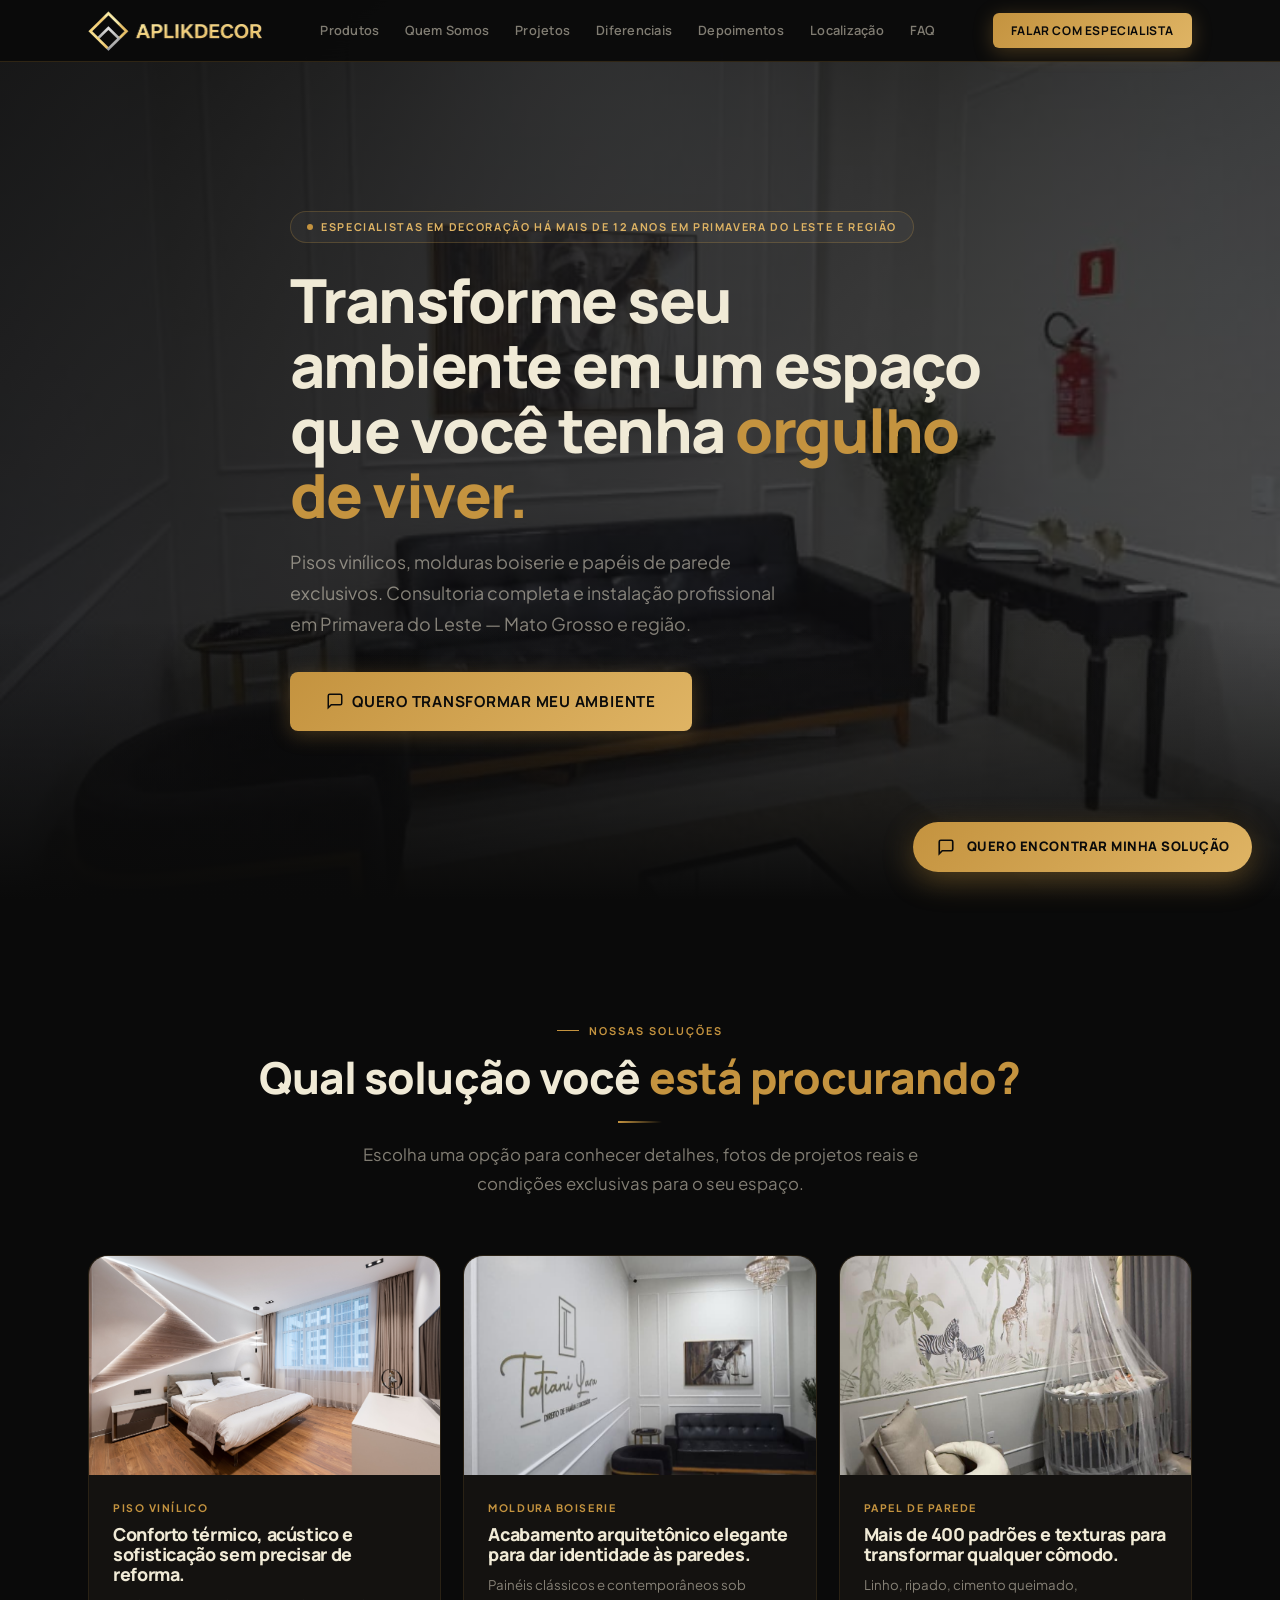
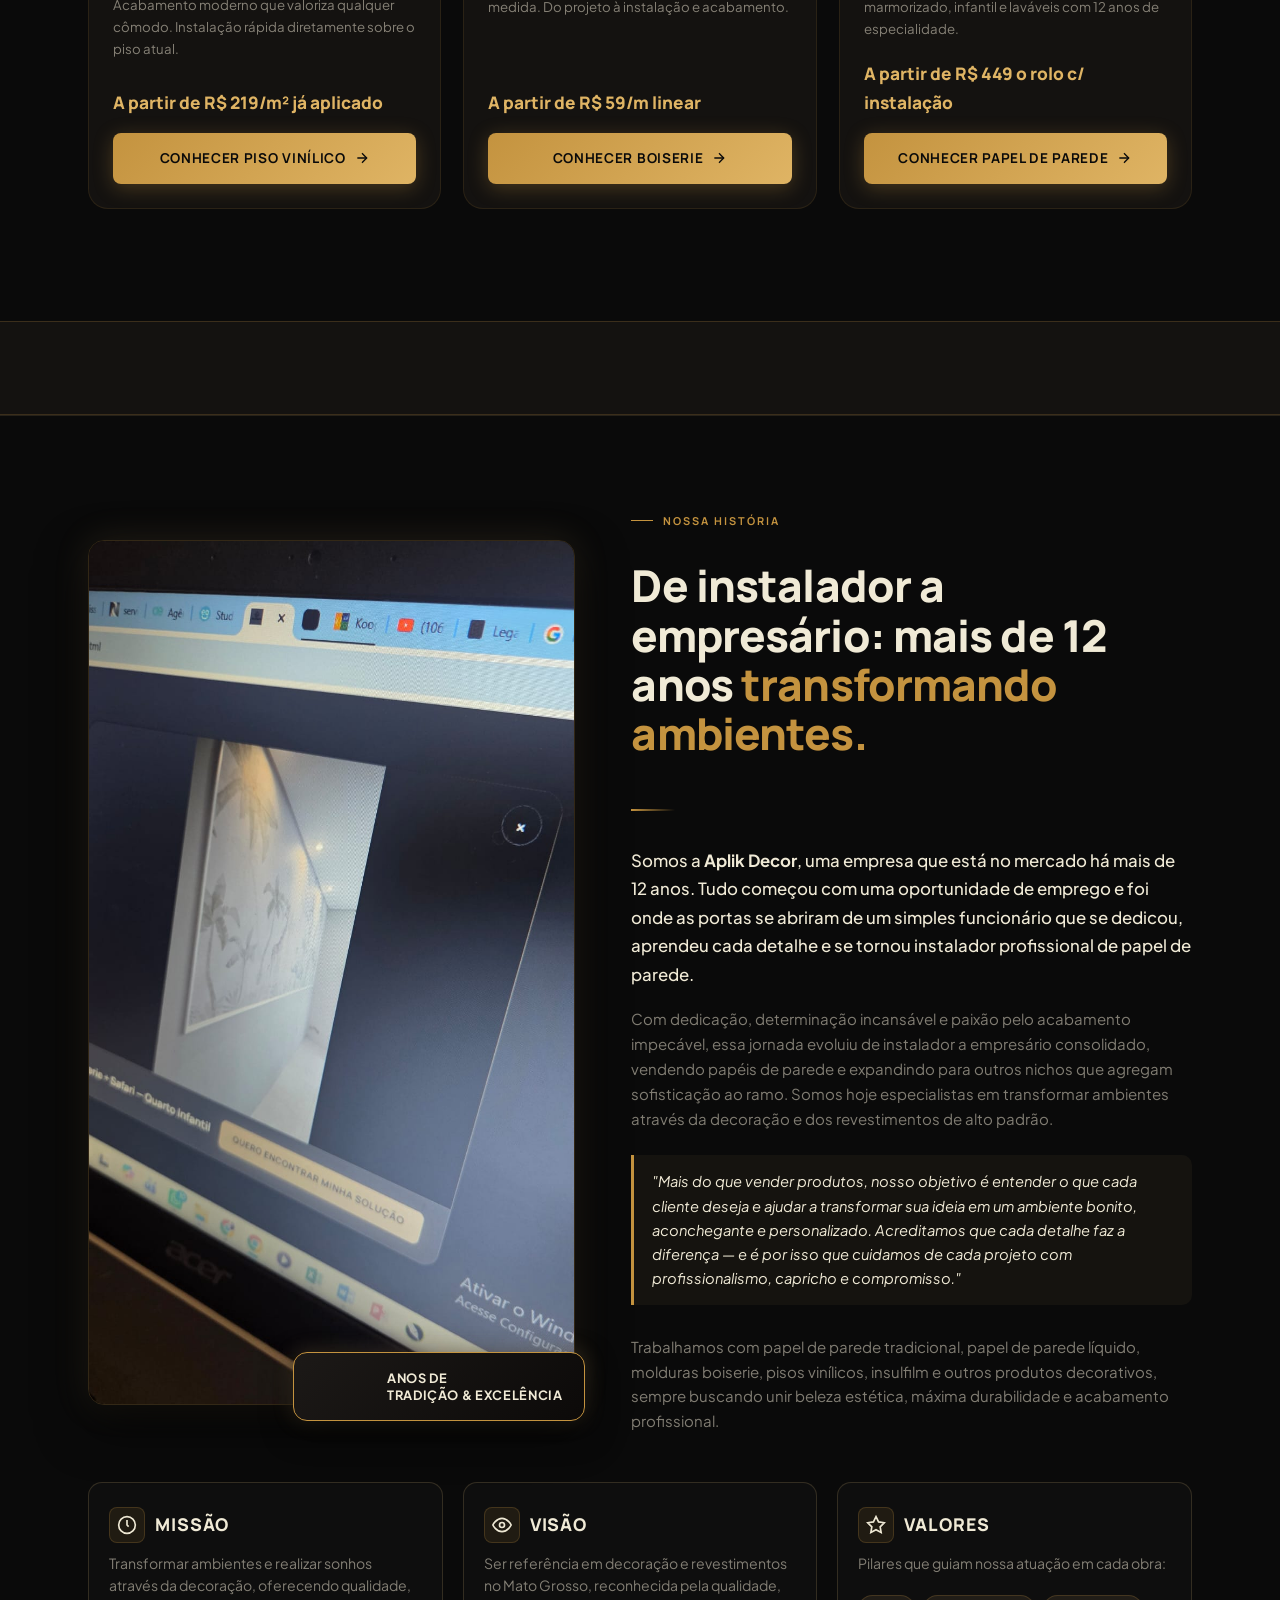
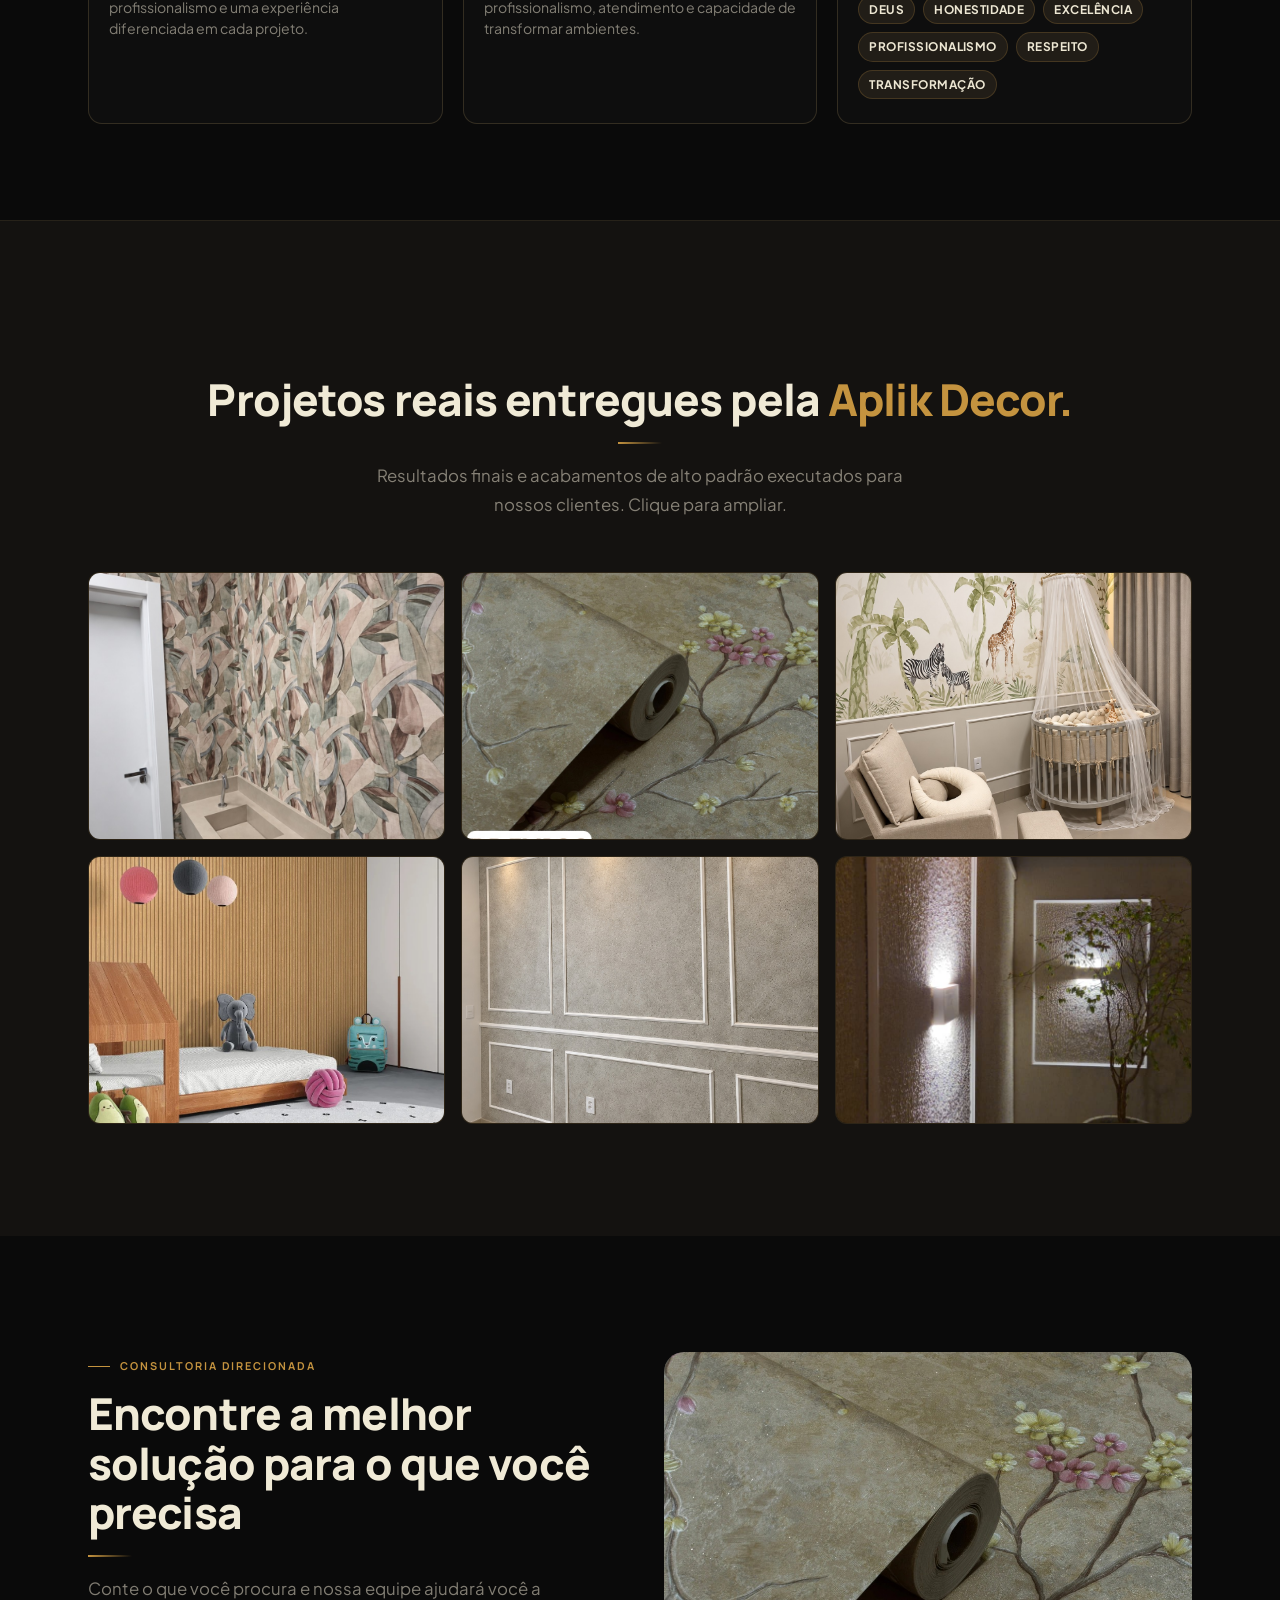
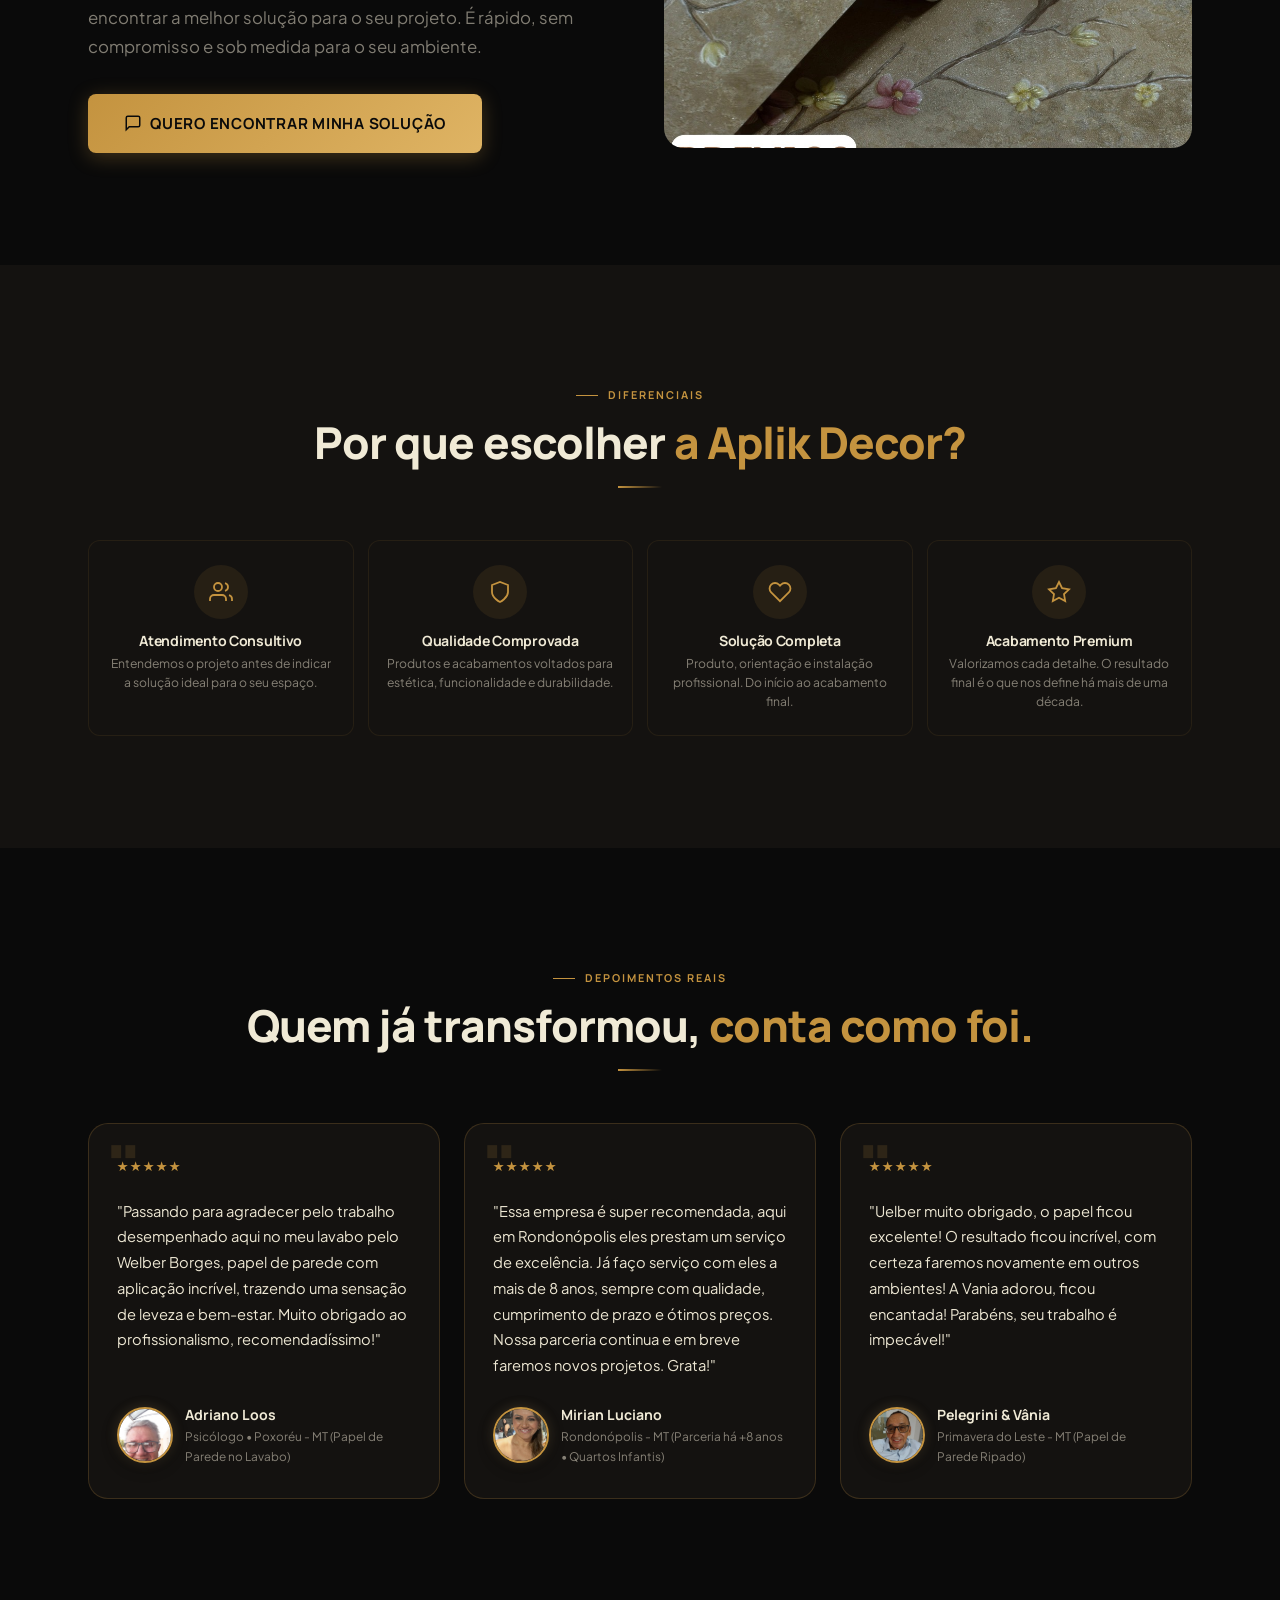
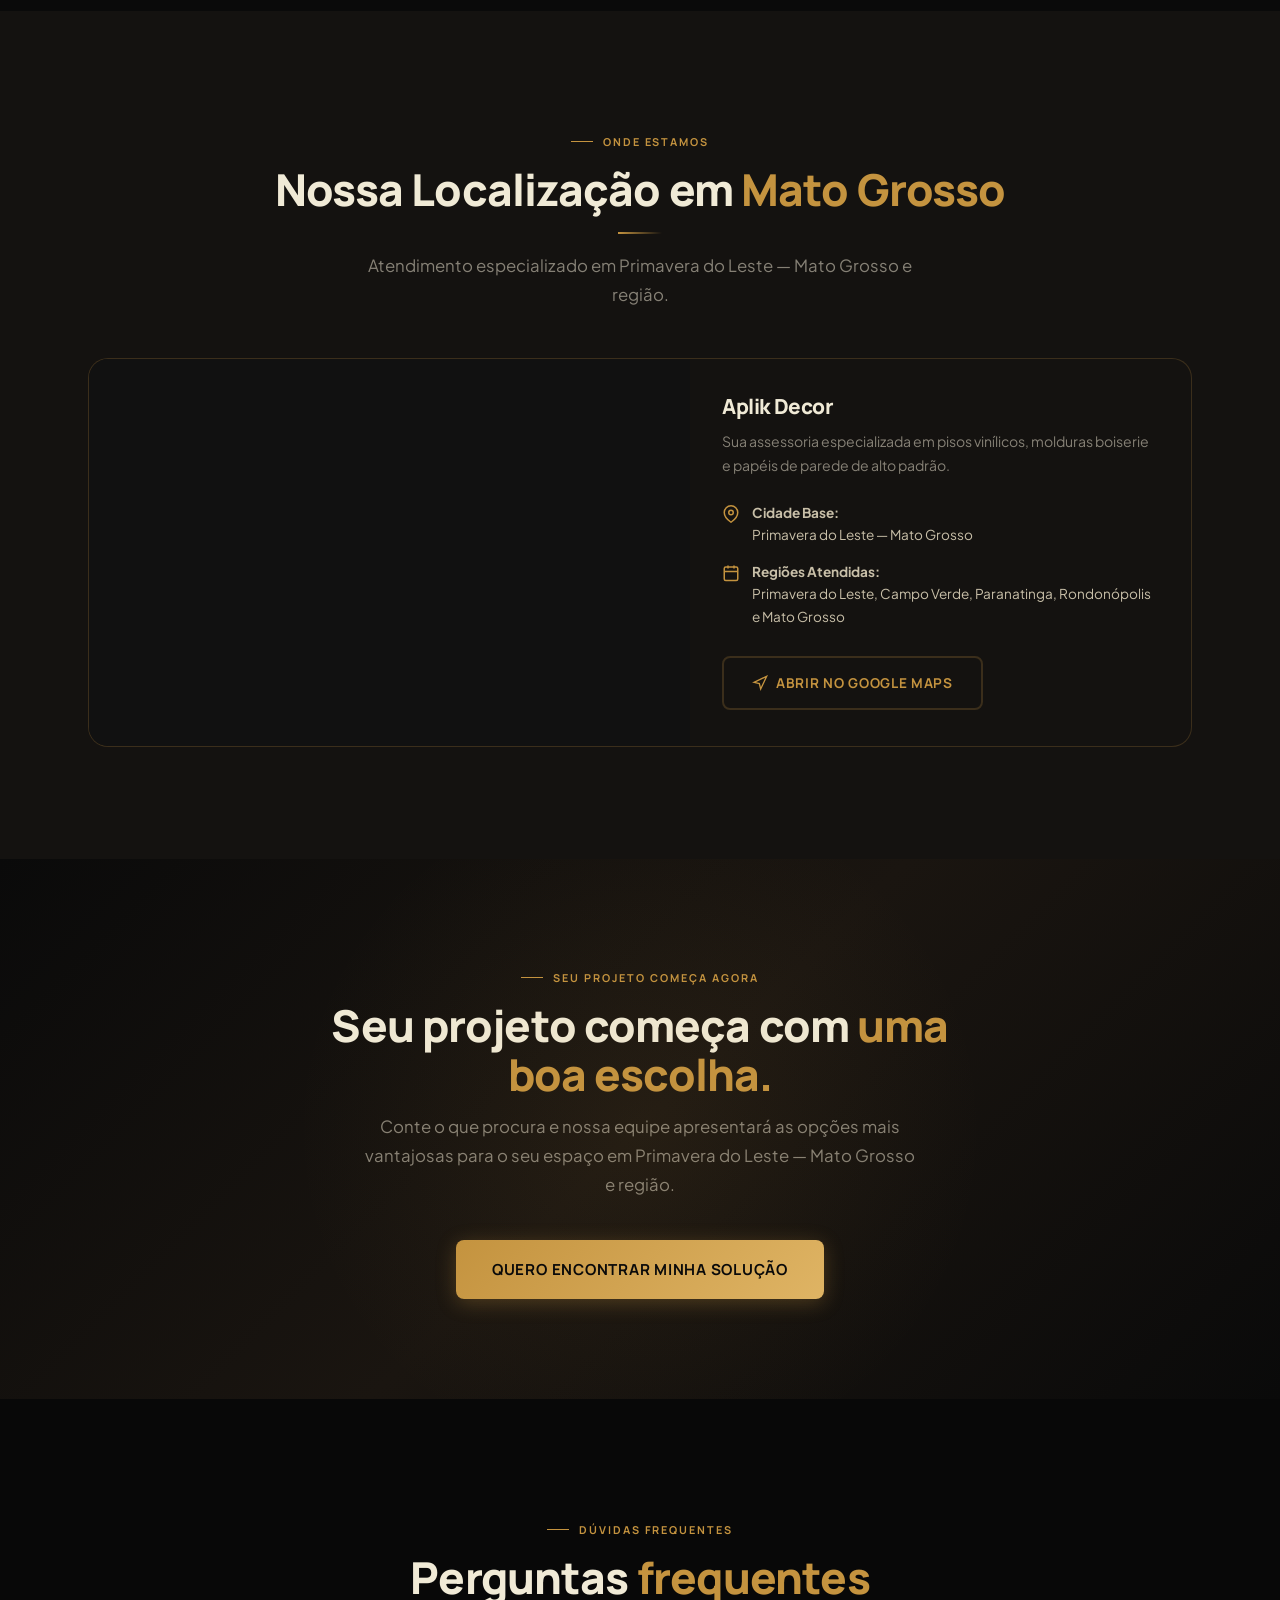
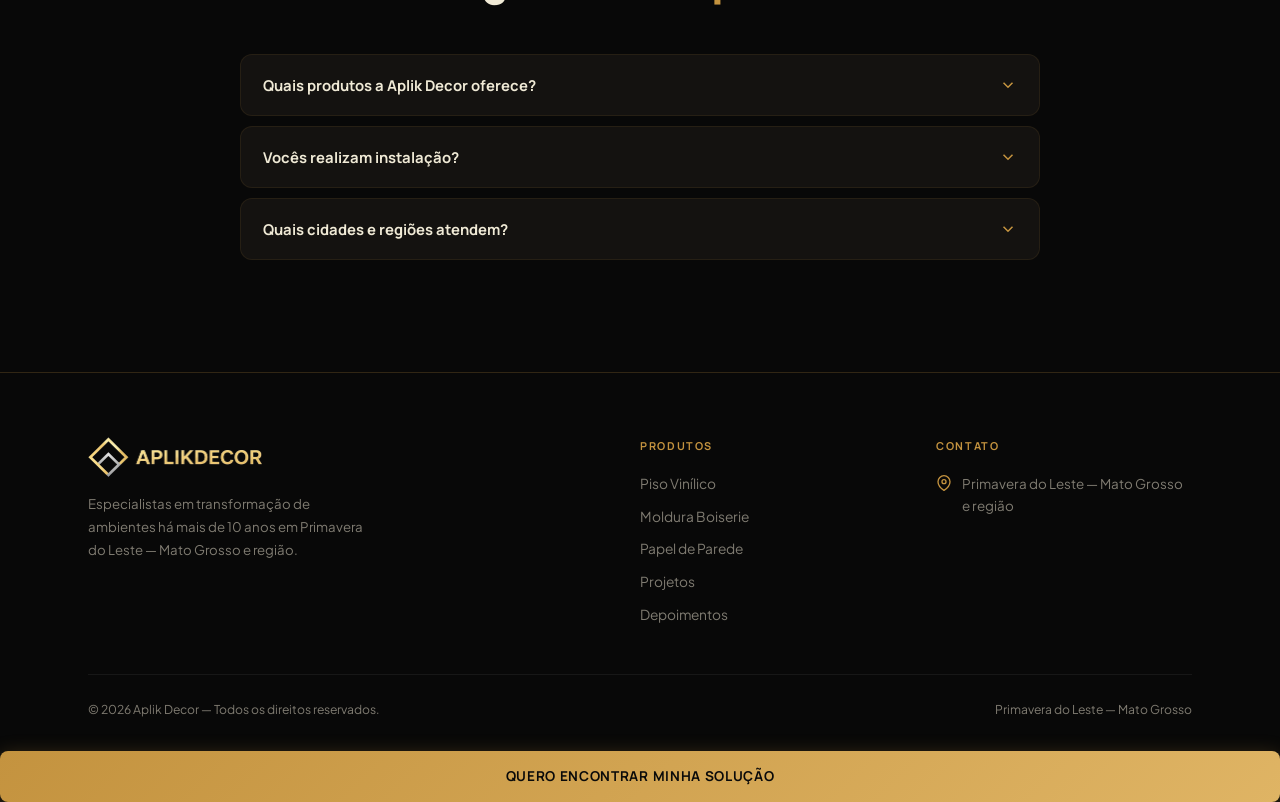
==== index.html @ 33dbf1ea "Remover scroll da imagem 1, atualizar galeria com projetos reais do Whats e fotos de perfil dos clie" ====
<!DOCTYPE html>
<html lang="pt-BR">
<head>
  <meta charset="UTF-8">
  <meta name="viewport" content="width=device-width, initial-scale=1.0">
  
  <title>Aplik Decor | Pisos, Molduras e Papel de Parede — Primavera do Leste, Mato Grosso e região</title>
  <meta name="description" content="Especialistas em Piso Vinílico, Moldura Boiserie e Papel de Parede há mais de 10 anos. Transforme seu ambiente com instalação profissional em Primavera do Leste — Mato Grosso e região.">
  <meta name="keywords" content="papel de parede primavera do leste, piso vinilico primavera do leste, boiserie mato grosso, decoracao primavera do leste, aplik decor">

  <!-- OpenGraph -->
  <meta property="og:type" content="website">
  <meta property="og:url" content="https://aplikdecor.com.br/">
  <meta property="og:title" content="Aplik Decor | Pisos, Molduras e Papel de Parede">
  <meta property="og:description" content="Transforme seu espaço com elegância e sofisticação. Mais de 10 anos de experiência e +1.000 instalações realizadas em Mato Grosso e região.">
  <meta property="og:image" content="images/boiserie-projeto-03.jpg">
  <meta property="og:site_name" content="Aplik Decor">

  <!-- Fonts Preconnect -->
  <link rel="preconnect" href="https://fonts.googleapis.com">
  <link rel="preconnect" href="https://fonts.gstatic.com" crossorigin>
  <link href="https://fonts.googleapis.com/css2?family=Manrope:wght@400;500;600;700;800;900&family=Plus+Jakarta+Sans:ital,wght@0,300;0,400;0,500;0,600;1,400&display=swap" rel="stylesheet">
  
  <link rel="stylesheet" href="style.css">
  <link rel="icon" href="images/img01.jpeg" type="image/jpeg">

  <script type="application/ld+json">
  {
    "@context": "https://schema.org",
    "@type": "HomeGoodsStore",
    "name": "Aplik Decor",
    "image": "https://aplikdecor.com.br/images/boiserie-projeto-03.jpg",
    "description": "Especialistas em Piso Vinílico, Moldura Boiserie e Papel de Parede em Primavera do Leste — Mato Grosso e região.",
    "address": {
      "@type": "PostalAddress",
      "addressLocality": "Primavera do Leste",
      "addressRegion": "Mato Grosso",
      "addressCountry": "BR"
    }
  }
  </script>
</head>
<body>

<!-- ══════════════════════════════════════
     HEADER
═══════════════════════════════════════ -->
<header class="header" id="header">
  <div class="container">
    <div class="header-inner">
      <a href="index.html" class="logo" aria-label="Aplik Decor - Início">
        <img src="images/logo-aplik-horizontal.png" alt="Aplik Decor" class="logo-img">
      </a>

      <nav class="nav" aria-label="Navegação principal">
        <a href="#solucoes">Produtos</a>
        <a href="#quem-somos">Quem Somos</a>
        <a href="#projetos">Projetos</a>
        <a href="#por-que">Diferenciais</a>
        <a href="#depoimentos">Depoimentos</a>
        <a href="#localizacao">Localização</a>
        <a href="#faq">FAQ</a>
      </nav>

      <div class="header-actions">
        <a href="#" class="btn btn-gold" data-cta="form" id="header-cta">Falar com Especialista</a>
      </div>

      <button class="menu-toggle" id="menu-toggle" aria-label="Abrir menu" aria-expanded="false" aria-controls="mobile-menu">
        <span></span><span></span><span></span>
      </button>
    </div>
  </div>
</header>

<!-- Mobile menu -->
<nav class="mobile-menu" id="mobile-menu" aria-label="Menu mobile">
  <a href="#solucoes">Produtos</a>
  <a href="#quem-somos">Quem Somos</a>
  <a href="#projetos">Projetos</a>
  <a href="#por-que">Diferenciais</a>
  <a href="#depoimentos">Depoimentos</a>
  <a href="#localizacao">Localização</a>
  <a href="#faq">FAQ</a>
  <a href="#" class="btn btn-gold" data-cta="form">Falar com Especialista</a>
</nav>

<!-- ══════════════════════════════════════
     HERO
═══════════════════════════════════════ -->
<section class="hero" aria-label="Seção principal">
  <div class="hero-bg">
    <img src="images/boiserie-projeto-03.jpg" alt="Ambiente transformado com sofisticação pela Aplik Decor" loading="eager" fetchpriority="high">
  </div>
  <div class="hero-overlay"></div>
  <div class="hero-overlay-bottom"></div>

  <div class="container">
    <div class="hero-content">
      <div class="hero-nav-top">
        <div class="hero-badge">
          <span class="hero-badge-dot"></span>
          Especialistas em decoração há mais de 12 anos em Primavera do Leste e região
        </div>
      </div>

      <h1 class="hero-title">
        Transforme seu ambiente em um espaço que você tenha <span class="gold">orgulho de viver.</span>
      </h1>

      <p class="hero-sub">
        Pisos vinílicos, molduras boiserie e papéis de parede exclusivos. Consultoria completa e instalação profissional em Primavera do Leste — Mato Grosso e região.
      </p>

      <div class="hero-btns">
        <a href="#" class="btn btn-gold btn-lg" data-cta="form" id="hero-cta-main">
          <svg width="18" height="18" viewBox="0 0 24 24" fill="none" stroke="currentColor" stroke-width="2" aria-hidden="true"><path d="M21 15a2 2 0 0 1-2 2H7l-4 4V5a2 2 0 0 1 2-2h14a2 2 0 0 1 2 2z"/></svg>
          Quero Transformar Meu Ambiente
        </a>
      </div>
    </div>
  </div>
</section>

<!-- ══════════════════════════════════════
     SOLUÇÕES (PRODUTOS)
═══════════════════════════════════════ -->
<section class="section" id="solucoes" aria-labelledby="solucoes-title">
  <div class="container">
    <div class="text-center" style="margin-bottom:56px">
      <div class="section-label" data-anim>Nossas Soluções</div>
      <h2 class="section-title" id="solucoes-title" data-anim data-delay="1">Qual solução você <span class="gold">está procurando?</span></h2>
      <div class="gold-divider" data-anim data-delay="2"></div>
      <p class="section-sub" data-anim data-delay="3">Escolha uma opção para conhecer detalhes, fotos de projetos reais e condições exclusivas para o seu espaço.</p>
    </div>

    <div class="product-cards">
      <!-- Piso Vinílico -->
      <article class="product-card" data-anim data-delay="1">
        <div class="product-card-img">
          <img src="images/piso.jpeg" alt="Piso vinílico instalado pela Aplik Decor" loading="lazy">
        </div>
        <div class="product-card-body">
          <div class="product-card-tag">Piso Vinílico</div>
          <h3 class="product-card-title">Conforto térmico, acústico e sofisticação sem precisar de reforma.</h3>
          <p class="product-card-desc">Acabamento moderno que valoriza qualquer cômodo. Instalação rápida diretamente sobre o piso atual.</p>
          <div class="product-card-price">A partir de R$ 219/m² já aplicado</div>
          <a href="piso-vinilico.html" class="btn btn-gold" data-cta="piso">
            Conhecer Piso Vinílico
            <svg width="16" height="16" viewBox="0 0 24 24" fill="none" stroke="currentColor" stroke-width="2" aria-hidden="true"><path d="M5 12h14"/><path d="m12 5 7 7-7 7"/></svg>
          </a>
        </div>
      </article>

      <!-- Boiserie -->
      <article class="product-card" data-anim data-delay="2">
        <div class="product-card-img">
          <img src="images/boiserie-projeto-02.jpg" alt="Parede com moldura Boiserie instalada pela Aplik Decor" loading="lazy">
        </div>
        <div class="product-card-body">
          <div class="product-card-tag">Moldura Boiserie</div>
          <h3 class="product-card-title">Acabamento arquitetônico elegante para dar identidade às paredes.</h3>
          <p class="product-card-desc">Painéis clássicos e contemporâneos sob medida. Do projeto à instalação e acabamento.</p>
          <div class="product-card-price">A partir de R$ 59/m linear</div>
          <a href="boiserie.html" class="btn btn-gold" data-cta="boiserie">
            Conhecer Boiserie
            <svg width="16" height="16" viewBox="0 0 24 24" fill="none" stroke="currentColor" stroke-width="2" aria-hidden="true"><path d="M5 12h14"/><path d="m12 5 7 7-7 7"/></svg>
          </a>
        </div>
      </article>

      <!-- Papel de Parede -->
      <article class="product-card" data-anim data-delay="3">
        <div class="product-card-img">
          <img src="images/img12.jpeg" alt="Quarto de bebê com papel de parede safari instalado pela Aplik Decor" loading="lazy">
        </div>
        <div class="product-card-body">
          <div class="product-card-tag">Papel de Parede</div>
          <h3 class="product-card-title">Mais de 400 padrões e texturas para transformar qualquer cômodo.</h3>
          <p class="product-card-desc">Linho, ripado, cimento queimado, marmorizado, infantil e laváveis com 12 anos de especialidade.</p>
          <div class="product-card-price">A partir de R$ 449 o rolo c/ instalação</div>
          <a href="papel-de-parede.html" class="btn btn-gold" data-cta="papel">
            Conhecer Papel de Parede
            <svg width="16" height="16" viewBox="0 0 24 24" fill="none" stroke="currentColor" stroke-width="2" aria-hidden="true"><path d="M5 12h14"/><path d="m12 5 7 7-7 7"/></svg>
          </a>
        </div>
      </article>
    </div>
  </div>
</section>

<!-- ══════════════════════════════════════
     AUTHORITY BAR (NÚMEROS DA EMPRESA)
═══════════════════════════════════════ -->
<div class="auth-bar" aria-label="Números da Aplik Decor">
  <div class="container">
    <div class="auth-bar-inner">
      <div class="stat" data-anim data-delay="1">
        <div class="stat-icon" aria-hidden="true">
          <svg width="20" height="20" viewBox="0 0 24 24" fill="none" stroke="currentColor" stroke-width="2"><circle cx="12" cy="8" r="6"/><path d="M15.477 12.89 17 22l-5-3-5 3 1.523-9.11"/></svg>
        </div>
        <div>
          <div class="stat-num">+10</div>
          <div class="stat-lbl">anos no mercado</div>
        </div>
      </div>

      <div class="stat" data-anim data-delay="2">
        <div class="stat-icon" aria-hidden="true">
          <svg width="20" height="20" viewBox="0 0 24 24" fill="none" stroke="currentColor" stroke-width="2"><path d="M3 9l9-7 9 7v11a2 2 0 0 1-2 2H5a2 2 0 0 1-2-2z"/></svg>
        </div>
        <div>
          <div class="stat-num">+1.000</div>
          <div class="stat-lbl">instalações realizadas</div>
        </div>
      </div>

      <div class="stat" data-anim data-delay="3">
        <div class="stat-icon" aria-hidden="true">
          <svg width="20" height="20" viewBox="0 0 24 24" fill="none" stroke="currentColor" stroke-width="2"><polygon points="12 2 15.09 8.26 22 9.27 17 14.14 18.18 21.02 12 17.77 5.82 21.02 7 14.14 2 9.27 8.91 8.26 12 2"/></svg>
        </div>
        <div>
          <div class="stat-num">12 anos</div>
          <div class="stat-lbl">especialista em papel de parede</div>
        </div>
      </div>

      <div class="stat" data-anim data-delay="4">
        <div class="stat-icon" aria-hidden="true">
          <svg width="20" height="20" viewBox="0 0 24 24" fill="none" stroke="currentColor" stroke-width="2"><path d="M21 10c0 7-9 13-9 13s-9-6-9-13a9 9 0 0 1 18 0z"/><circle cx="12" cy="10" r="3"/></svg>
        </div>
        <div>
          <div class="stat-num">Mato Grosso</div>
          <div class="stat-lbl">Primavera do Leste e região</div>
        </div>
      </div>
    </div>
  </div>
</div>

<!-- ══════════════════════════════════════
     QUEM SOMOS (NOSSA HISTÓRIA, MISSÃO, VISÃO E VALORES)
═══════════════════════════════════════ -->
<section class="section section-about" id="quem-somos" aria-labelledby="about-title">
  <div class="container">
    <div class="about-grid">
      
      <!-- Imagem Institucional & Trajetória -->
      <div class="about-media-wrap" data-anim>
        <div class="about-img-frame">
          <img src="images/quem-somos-welber.jpg" alt="Welber Borges e a trajetória da Aplik Decor" loading="lazy">
        </div>
        <div class="about-experience-badge">
          <div class="about-exp-num">12+</div>
          <div class="about-exp-text">
            Anos de<br>Tradição & Excelência
          </div>
        </div>
      </div>

      <!-- Texto Institucional Oficial -->
      <div class="about-text-content" data-anim data-delay="1">
        <div class="section-label">Nossa História</div>
        <h2 class="section-title" id="about-title">
          De instalador a empresário: mais de 12 anos <span class="gold">transformando ambientes.</span>
        </h2>
        <div class="gold-divider"></div>

        <p class="about-intro-p">
          Somos a <strong>Aplik Decor</strong>, uma empresa que está no mercado há mais de 12 anos. Tudo começou com uma oportunidade de emprego e foi onde as portas se abriram de um simples funcionário que se dedicou, aprendeu cada detalhe e se tornou instalador profissional de papel de parede.
        </p>

        <p class="about-desc-p">
          Com dedicação, determinação incansável e paixão pelo acabamento impecável, essa jornada evoluiu de instalador a empresário consolidado, vendendo papéis de parede e expandindo para outros nichos que agregam sofisticação ao ramo. Somos hoje especialistas em transformar ambientes através da decoração e dos revestimentos de alto padrão.
        </p>

        <div class="about-highlight-box">
          "Mais do que vender produtos, nosso objetivo é entender o que cada cliente deseja e ajudar a transformar sua ideia em um ambiente bonito, aconchegante e personalizado. Acreditamos que cada detalhe faz a diferença — e é por isso que cuidamos de cada projeto com profissionalismo, capricho e compromisso."
        </div>

        <p class="about-desc-p">
          Trabalhamos com papel de parede tradicional, papel de parede líquido, molduras boiserie, pisos vinílicos, insulfilm e outros produtos decorativos, sempre buscando unir beleza estética, máxima durabilidade e acabamento profissional.
        </p>
      </div>

    </div>

    <!-- Cards de Missão, Visão e Valores -->
    <div class="mvv-grid" data-anim data-delay="2">
      
      <!-- Missão -->
      <div class="mvv-card">
        <div class="mvv-header">
          <div class="mvv-icon-wrap">
            <svg width="20" height="20" viewBox="0 0 24 24" fill="none" stroke="currentColor" stroke-width="2"><circle cx="12" cy="12" r="10"/><polyline points="12 6 12 12 14 14"/></svg>
          </div>
          <h3 class="mvv-title">Missão</h3>
        </div>
        <p class="mvv-desc">
          Transformar ambientes e realizar sonhos através da decoração, oferecendo qualidade, profissionalismo e uma experiência diferenciada em cada projeto.
        </p>
      </div>

      <!-- Visão -->
      <div class="mvv-card">
        <div class="mvv-header">
          <div class="mvv-icon-wrap">
            <svg width="20" height="20" viewBox="0 0 24 24" fill="none" stroke="currentColor" stroke-width="2"><path d="M1 12s4-8 11-8 11 8 11 8-4 8-11 8-11-8-11-8z"/><circle cx="12" cy="12" r="3"/></svg>
          </div>
          <h3 class="mvv-title">Visão</h3>
        </div>
        <p class="mvv-desc">
          Ser referência em decoração e revestimentos no Mato Grosso, reconhecida pela qualidade, profissionalismo, atendimento e capacidade de transformar ambientes.
        </p>
      </div>

      <!-- Valores -->
      <div class="mvv-card">
        <div class="mvv-header">
          <div class="mvv-icon-wrap">
            <svg width="20" height="20" viewBox="0 0 24 24" fill="none" stroke="currentColor" stroke-width="2"><polygon points="12 2 15.09 8.26 22 9.27 17 14.14 18.18 21.02 12 17.77 5.82 21.02 7 14.14 2 9.27 8.91 8.26 12 2"/></svg>
          </div>
          <h3 class="mvv-title">Valores</h3>
        </div>
        <p class="mvv-desc" style="margin-bottom:6px">Pilares que guiam nossa atuação em cada obra:</p>
        <div class="values-chips">
          <span class="val-chip">Deus</span>
          <span class="val-chip">Honestidade</span>
          <span class="val-chip">Excelência</span>
          <span class="val-chip">Profissionalismo</span>
          <span class="val-chip">Respeito</span>
          <span class="val-chip">Transformação</span>
        </div>
      </div>

    </div>

  </div>
</section>

<!-- ══════════════════════════════════════
     PROJETOS REAIS & GALERIA COM ZOOM
═══════════════════════════════════════ -->
<section class="section section-alt" id="projetos" aria-labelledby="proj-title">
  <div class="container">
    <div class="text-center" style="margin-bottom:52px">
      <div class="section-label" data-anim>Portfólio de Qualidade</div>
      <h2 class="section-title" id="proj-title" data-anim data-delay="1">Projetos reais entregues pela <span class="gold">Aplik Decor.</span></h2>
      <div class="gold-divider" data-anim data-delay="2"></div>
      <p class="section-sub" data-anim data-delay="3">Resultados finais e acabamentos de alto padrão executados para nossos clientes. Clique para ampliar.</p>
    </div>

    <div class="gallery gallery-3" data-anim>
      <div class="gitem ar-43 zoomable">
        <img src="images/projeto-lavabo.jpg" alt="Lavabo nobre com papel de parede estampado aplicado" loading="lazy">
        <div class="gitem-overlay"></div>
        <div class="gitem-label">Papel de Parede • Lavabo Nobre</div>
      </div>
      <div class="gitem ar-43 zoomable">
        <img src="images/img09.jpeg" alt="Piso vinílico em estúdio comercial" loading="lazy">
        <div class="gitem-overlay"></div>
        <div class="gitem-label">Piso Vinílico • Estúdio Comercial</div>
      </div>
      <div class="gitem ar-43 zoomable">
        <img src="images/projeto-safari-boiserie.jpg" alt="Quarto infantil com papel safari e moldura boiserie" loading="lazy">
        <div class="gitem-overlay"></div>
        <div class="gitem-label">Papel Safari + Boiserie • Quarto Infantil</div>
      </div>
      <div class="gitem ar-43 zoomable">
        <img src="images/img03.jpeg" alt="Quarto com ripado instalado" loading="lazy">
        <div class="gitem-overlay"></div>
        <div class="gitem-label">Papel Ripado Fresno • Quarto</div>
      </div>
      <div class="gitem ar-43 zoomable">
        <img src="images/projeto-boiserie-liquido.jpg" alt="Moldura Boiserie com papel de parede líquido" loading="lazy">
        <div class="gitem-overlay"></div>
        <div class="gitem-label">Boiserie + Papel Líquido • Sala</div>
      </div>
      <div class="gitem ar-43 zoomable">
        <img src="images/boiserie-nova.jpg" alt="Moldura Boiserie de alto padrão instalada pela Aplik Decor" loading="lazy">
        <div class="gitem-overlay"></div>
        <div class="gitem-label">Molduras Boiserie • Acabamento Fino</div>
      </div>
    </div>
  </div>
</section>

<!-- ══════════════════════════════════════
     CONSULTORIA / ENCONTRE SUA SOLUÇÃO
═══════════════════════════════════════ -->
<section class="section" aria-labelledby="solucao-ideal-title">
  <div class="container">
    <div class="grid-2">
      <div data-anim>
        <div class="section-label">Consultoria Direcionada</div>
        <h2 class="section-title" id="solucao-ideal-title">Encontre a melhor solução para o que você precisa</h2>
        <div class="gold-divider"></div>
        <p class="section-sub" style="margin-bottom:32px">
          Conte o que você procura e nossa equipe ajudará você a encontrar a melhor solução para o seu projeto. É rápido, sem compromisso e sob medida para o seu ambiente.
        </p>
        <a href="#" class="btn btn-gold btn-lg" data-cta="form" id="solucao-ideal-cta">
          <svg width="18" height="18" viewBox="0 0 24 24" fill="none" stroke="currentColor" stroke-width="2" aria-hidden="true"><path d="M21 15a2 2 0 0 1-2 2H7l-4 4V5a2 2 0 0 1 2-2h14a2 2 0 0 1 2 2z"/></svg>
          Quero Encontrar Minha Solução
        </a>
      </div>
      <div data-anim data-delay="2">
        <div class="img-frame zoomable" style="aspect-ratio:4/3">
          <img src="images/img09.jpeg" alt="Ambiente transformado pela Aplik Decor" loading="lazy">
          <div class="img-frame-deco"></div>
        </div>
      </div>
    </div>
  </div>
</section>

<!-- ══════════════════════════════════════
     POR QUE APLIK
═══════════════════════════════════════ -->
<section class="section section-alt" id="por-que" aria-labelledby="why-title">
  <div class="container">
    <div class="text-center" style="margin-bottom:52px">
      <div class="section-label" data-anim>Diferenciais</div>
      <h2 class="section-title" id="why-title" data-anim data-delay="1">Por que escolher <span class="gold">a Aplik Decor?</span></h2>
      <div class="gold-divider" data-anim data-delay="2"></div>
    </div>
    <div class="why-grid">
      <div class="why-item" data-anim data-delay="1">
        <div class="why-icon" aria-hidden="true">
          <svg width="24" height="24" viewBox="0 0 24 24" fill="none" stroke="currentColor" stroke-width="1.8"><path d="M17 21v-2a4 4 0 0 0-4-4H5a4 4 0 0 0-4 4v2"/><circle cx="9" cy="7" r="4"/><path d="M23 21v-2a4 4 0 0 0-3-3.87"/><path d="M16 3.13a4 4 0 0 1 0 7.75"/></svg>
        </div>
        <h3 class="why-title">Atendimento Consultivo</h3>
        <p class="why-desc">Entendemos o projeto antes de indicar a solução ideal para o seu espaço.</p>
      </div>
      <div class="why-item" data-anim data-delay="2">
        <div class="why-icon" aria-hidden="true">
          <svg width="24" height="24" viewBox="0 0 24 24" fill="none" stroke="currentColor" stroke-width="1.8"><path d="M12 22s8-4 8-10V5l-8-3-8 3v7c0 6 8 10 8 10z"/></svg>
        </div>
        <h3 class="why-title">Qualidade Comprovada</h3>
        <p class="why-desc">Produtos e acabamentos voltados para estética, funcionalidade e durabilidade.</p>
      </div>
      <div class="why-item" data-anim data-delay="3">
        <div class="why-icon" aria-hidden="true">
          <svg width="24" height="24" viewBox="0 0 24 24" fill="none" stroke="currentColor" stroke-width="1.8"><path d="M20.84 4.61a5.5 5.5 0 0 0-7.78 0L12 5.67l-1.06-1.06a5.5 5.5 0 0 0-7.78 7.78l1.06 1.06L12 21.23l7.78-7.78 1.06-1.06a5.5 5.5 0 0 0 0-7.78z"/></svg>
        </div>
        <h3 class="why-title">Solução Completa</h3>
        <p class="why-desc">Produto, orientação e instalação profissional. Do início ao acabamento final.</p>
      </div>
      <div class="why-item" data-anim data-delay="4">
        <div class="why-icon" aria-hidden="true">
          <svg width="24" height="24" viewBox="0 0 24 24" fill="none" stroke="currentColor" stroke-width="1.8"><polygon points="12 2 15.09 8.26 22 9.27 17 14.14 18.18 21.02 12 17.77 5.82 21.02 7 14.14 2 9.27 8.91 8.26 12 2"/></svg>
        </div>
        <h3 class="why-title">Acabamento Premium</h3>
        <p class="why-desc">Valorizamos cada detalhe. O resultado final é o que nos define há mais de uma década.</p>
      </div>
    </div>
  </div>
</section>

<!-- ══════════════════════════════════════
     DEPOIMENTOS DE CLIENTES (3 CARDS)
═══════════════════════════════════════ -->
<section class="section" id="depoimentos" aria-labelledby="depoimentos-title">
  <div class="container">
    <div class="text-center" style="margin-bottom:52px">
      <div class="section-label" data-anim>Depoimentos Reais</div>
      <h2 class="section-title" id="depoimentos-title" data-anim data-delay="1">Quem já transformou, <span class="gold">conta como foi.</span></h2>
      <div class="gold-divider" data-anim data-delay="2"></div>
    </div>

    <div class="testimonials-grid" data-anim data-delay="2">
      <!-- Depoimento 1: Poxoréu - MT -->
      <div class="testimonial">
        <div>
          <div class="stars">★★★★★</div>
          <p class="testimonial-text">
            "Passando para agradecer pelo trabalho desempenhado aqui no meu lavabo pelo Welber Borges, papel de parede com aplicação incrível, trazendo uma sensação de leveza e bem-estar. Muito obrigado ao profissionalismo, recomendadíssimo!"
          </p>
        </div>
        <div class="testimonial-author">
          <div class="testimonial-avatar">
            <img src="images/cliente-psicologo.jpg" alt="Foto Adriano Loos" loading="lazy">
          </div>
          <div>
            <div class="testimonial-name">Adriano Loos</div>
            <div class="testimonial-role">Psicólogo • Poxoréu - MT (Papel de Parede no Lavabo)</div>
          </div>
        </div>
      </div>

      <!-- Depoimento 2: Rondonópolis - MT -->
      <div class="testimonial">
        <div>
          <div class="stars">★★★★★</div>
          <p class="testimonial-text">
            "Essa empresa é super recomendada, aqui em Rondonópolis eles prestam um serviço de excelência. Já faço serviço com eles a mais de 8 anos, sempre com qualidade, cumprimento de prazo e ótimos preços. Nossa parceria continua e em breve faremos novos projetos. Grata!"
          </p>
        </div>
        <div class="testimonial-author">
          <div class="testimonial-avatar">
            <img src="images/cliente-mirian.jpg" alt="Foto Mirian Luciano" loading="lazy">
          </div>
          <div>
            <div class="testimonial-name">Mirian Luciano</div>
            <div class="testimonial-role">Rondonópolis - MT (Parceria há +8 anos • Quartos Infantis)</div>
          </div>
        </div>
      </div>

      <!-- Depoimento 3: Primavera do Leste - MT -->
      <div class="testimonial">
        <div>
          <div class="stars">★★★★★</div>
          <p class="testimonial-text">
            "Uelber muito obrigado, o papel ficou excelente! O resultado ficou incrível, com certeza faremos novamente em outros ambientes! A Vania adorou, ficou encantada! Parabéns, seu trabalho é impecável!"
          </p>
        </div>
        <div class="testimonial-author">
          <div class="testimonial-avatar">
            <img src="images/cliente-pelegrini.jpg" alt="Foto Pelegrini" loading="lazy">
          </div>
          <div>
            <div class="testimonial-name">Pelegrini & Vânia</div>
            <div class="testimonial-role">Primavera do Leste - MT (Papel de Parede Ripado)</div>
          </div>
        </div>
      </div>
    </div>
  </div>
</section>

<!-- ══════════════════════════════════════
     LOCALIZAÇÃO GOOGLE MAPS
═══════════════════════════════════════ -->
<section class="section section-alt" id="localizacao" aria-labelledby="loc-title">
  <div class="container">
    <div class="text-center" style="margin-bottom:48px">
      <div class="section-label" data-anim>Onde Estamos</div>
      <h2 class="section-title" id="loc-title" data-anim data-delay="1">Nossa Localização em <span class="gold">Mato Grosso</span></h2>
      <div class="gold-divider" data-anim data-delay="2"></div>
      <p class="section-sub" data-anim data-delay="3">Atendimento especializado em Primavera do Leste — Mato Grosso e região.</p>
    </div>

    <div class="location-card" data-anim data-delay="2">
      <div class="location-map">
        <iframe 
          title="Localização Aplik Decor em Primavera do Leste MT"
          src="https://www.google.com/maps/embed?pb=!1m18!1m12!1m3!1d123048.87704285817!2d-54.34440075!3d-15.55845185!2m3!1f0!2f0!3f0!3m2!1i1024!2i768!4f13.1!3m3!1m2!1s0x9376378e9fa07e15%3A0x6b87be4e0cb95df6!2sPrimavera%20do%20Leste%2C%20MT!5e0!3m2!1spt-BR!2sbr!4v1700000000000!5m2!1spt-BR!2sbr" 
          width="100%" 
          height="100%" 
          style="border:0;" 
          allowfullscreen="" 
          loading="lazy" 
          referrerpolicy="no-referrer-when-downgrade">
        </iframe>
      </div>
      <div class="location-info">
        <h3 class="location-title">Aplik Decor</h3>
        <p class="location-desc">Sua assessoria especializada em pisos vinílicos, molduras boiserie e papéis de parede de alto padrão.</p>
        <div class="location-items">
          <div class="location-item">
            <svg width="18" height="18" viewBox="0 0 24 24" fill="none" stroke="currentColor" stroke-width="2" aria-hidden="true"><path d="M21 10c0 7-9 13-9 13s-9-6-9-13a9 9 0 0 1 18 0z"/><circle cx="12" cy="10" r="3"/></svg>
            <div>
              <strong>Cidade Base:</strong><br>
              Primavera do Leste — Mato Grosso
            </div>
          </div>
          <div class="location-item">
            <svg width="18" height="18" viewBox="0 0 24 24" fill="none" stroke="currentColor" stroke-width="2" aria-hidden="true"><rect x="3" y="4" width="18" height="18" rx="2" ry="2"/><line x1="16" y1="2" x2="16" y2="6"/><line x1="8" y1="2" x2="8" y2="6"/><line x1="3" y1="10" x2="21" y2="10"/></svg>
            <div>
              <strong>Regiões Atendidas:</strong><br>
              Primavera do Leste, Campo Verde, Paranatinga, Rondonópolis e Mato Grosso
            </div>
          </div>
        </div>
        <a href="https://maps.google.com/?q=Primavera+do+Leste+MT" target="_blank" rel="noopener noreferrer" class="btn btn-outline" style="width:fit-content">
          <svg width="16" height="16" viewBox="0 0 24 24" fill="none" stroke="currentColor" stroke-width="2" aria-hidden="true"><polygon points="3 11 22 2 13 21 11 13 3 11"/></svg>
          Abrir no Google Maps
        </a>
      </div>
    </div>
  </div>
</section>

<!-- ══════════════════════════════════════
     CTA FINAL
═══════════════════════════════════════ -->
<section class="cta-final" aria-labelledby="cta-title">
  <div class="container">
    <div class="section-label" style="justify-content:center" data-anim>Seu projeto começa agora</div>
    <h2 class="section-title" id="cta-title" data-anim data-delay="1">Seu projeto começa com <span class="gold">uma boa escolha.</span></h2>
    <p class="section-sub" data-anim data-delay="2">Conte o que procura e nossa equipe apresentará as opções mais vantajosas para o seu espaço em Primavera do Leste — Mato Grosso e região.</p>
    <div class="hero-btns" style="justify-content:center;margin-top:40px" data-anim data-delay="3">
      <a href="#" class="btn btn-gold btn-lg" data-cta="form" id="final-cta">Quero Encontrar Minha Solução</a>
    </div>
  </div>
</section>

<!-- ══════════════════════════════════════
     FAQ
═══════════════════════════════════════ -->
<section class="section section-dark" id="faq" aria-labelledby="faq-title">
  <div class="container">
    <div class="text-center" style="margin-bottom:52px">
      <div class="section-label" data-anim>Dúvidas Frequentes</div>
      <h2 class="section-title" id="faq-title" data-anim data-delay="1">Perguntas <span class="gold">frequentes</span></h2>
    </div>
    <div class="faq" style="max-width:800px;margin:0 auto" data-anim data-delay="2">
      <div class="faq-item">
        <button class="faq-btn" aria-expanded="false">
          Quais produtos a Aplik Decor oferece?
          <svg width="18" height="18" viewBox="0 0 24 24" fill="none" stroke="currentColor" stroke-width="2" aria-hidden="true"><path d="m6 9 6 6 6-6"/></svg>
        </button>
        <div class="faq-body">
          <div class="faq-body-inner">Trabalhamos com Piso Vinílico, Moldura Boiserie e Papel de Parede em diversas texturas e estilos — linho, ripado, cimento queimado, marmorizado, florais e muito mais.</div>
        </div>
      </div>

      <div class="faq-item">
        <button class="faq-btn" aria-expanded="false">
          Vocês realizam instalação?
          <svg width="18" height="18" viewBox="0 0 24 24" fill="none" stroke="currentColor" stroke-width="2" aria-hidden="true"><path d="m6 9 6 6 6-6"/></svg>
        </button>
        <div class="faq-body">
          <div class="faq-body-inner">Sim! Para Piso Vinílico e Papel de Parede, a instalação profissional já é inclusa. Para Boiserie, oferecemos o pacote completo de fornecimento + aplicação.</div>
        </div>
      </div>

      <div class="faq-item">
        <button class="faq-btn" aria-expanded="false">
          Quais cidades e regiões atendem?
          <svg width="18" height="18" viewBox="0 0 24 24" fill="none" stroke="currentColor" stroke-width="2" aria-hidden="true"><path d="m6 9 6 6 6-6"/></svg>
        </button>
        <div class="faq-body">
          <div class="faq-body-inner">Nossa base é em Primavera do Leste — Mato Grosso, e atendemos também Campo Verde, Paranatinga, Rondonópolis e cidades da região.</div>
        </div>
      </div>
    </div>
  </div>
</section>

<!-- ══════════════════════════════════════
     FOOTER
═══════════════════════════════════════ -->
<footer class="footer" aria-label="Rodapé">
  <div class="container">
    <div class="footer-grid">
      <div class="footer-brand">
        <a href="index.html" class="logo" aria-label="Aplik Decor - Início">
          <img src="images/logo-aplik-horizontal.png" alt="Aplik Decor" class="logo-img">
        </a>
        <p>Especialistas em transformação de ambientes há mais de 10 anos em Primavera do Leste — Mato Grosso e região.</p>
      </div>

      <nav aria-label="Links rápidos do rodapé">
        <div class="footer-title">Produtos</div>
        <div class="footer-links">
          <a href="piso-vinilico.html" data-cta="piso">Piso Vinílico</a>
          <a href="boiserie.html" data-cta="boiserie">Moldura Boiserie</a>
          <a href="papel-de-parede.html" data-cta="papel">Papel de Parede</a>
          <a href="#projetos">Projetos</a>
          <a href="#depoimentos">Depoimentos</a>
        </div>
      </nav>

      <div>
        <div class="footer-title">Contato</div>
        <div class="footer-contact">
          <div class="footer-contact-item">
            <svg width="16" height="16" viewBox="0 0 24 24" fill="none" stroke="currentColor" stroke-width="2" aria-hidden="true"><path d="M21 10c0 7-9 13-9 13s-9-6-9-13a9 9 0 0 1 18 0z"/><circle cx="12" cy="10" r="3"/></svg>
            <span>Primavera do Leste — Mato Grosso e região</span>
          </div>
        </div>
      </div>
    </div>

    <div class="footer-bottom">
      <span>© 2026 Aplik Decor — Todos os direitos reservados.</span>
      <span>Primavera do Leste — Mato Grosso</span>
    </div>
  </div>
</footer>

<!-- Floating Form CTA (Desktop) -->
<a href="#" class="float-cta" data-cta="form" aria-label="Encontrar Solução">
  <div class="float-cta-icon">
    <svg width="18" height="18" viewBox="0 0 24 24" fill="none" stroke="currentColor" stroke-width="2.2"><path d="M21 15a2 2 0 0 1-2 2H7l-4 4V5a2 2 0 0 1 2-2h14a2 2 0 0 1 2 2z"/></svg>
  </div>
  <span>Quero Encontrar Minha Solução</span>
</a>

<!-- Sticky Mobile Bar (100% Formulário) -->
<div class="mobile-sticky-bar" id="mobile-sticky-bar" aria-label="Ação de conversão">
  <div class="mobile-sticky-inner">
    <a href="#" class="btn btn-gold" style="width:100%" data-cta="form">Quero Encontrar Minha Solução</a>
  </div>
</div>

<script src="script.js"></script>
</body>
</html>
---- style.css ----
/* ================================================
   APLIK DECOR — SISTEMA DE DESIGN COMPARTILHADO
   Preto + Dourado | Premium | Conversivo
   ================================================ */

@import url('https://fonts.googleapis.com/css2?family=Manrope:wght@400;500;600;700;800;900&family=Plus+Jakarta+Sans:ital,wght@0,300;0,400;0,500;0,600;1,400&display=swap');

/* ================
   TOKENS
   ================ */
:root {
  --preto:        #0A0A0A;
  --preto-soft:   #111111;
  --preto-card:   #141210;
  --preto-card2:  #1C1916;
  --dourado:      #C4933F;
  --dourado-light:#DFB464;
  --dourado-dark: #9A6E28;
  --dourado-pale: rgba(196,147,63,.10);
  --dourado-borda:rgba(196,147,63,.22);
  --creme:        #F0EAD6;
  --creme-escuro: #C8BFA8;
  --texto:        #EDE7D3;
  --texto-muted:  rgba(237,231,211,.52);
  --header-h:     62px;
  --max-w:        1200px;
  --r:            12px;
  --r-lg:         20px;
  --ease:         cubic-bezier(.22,1,.36,1);
}

/* ================
   RESET
   ================ */
*,*::before,*::after{box-sizing:border-box;margin:0;padding:0}
html{scroll-behavior:smooth;font-size:16px}
body{
  font-family:'Plus Jakarta Sans',sans-serif;
  background:var(--preto);
  color:var(--texto);
  line-height:1.65;
  overflow-x:hidden;
  -webkit-font-smoothing:antialiased;
}
img{max-width:100%;display:block}
a{text-decoration:none;color:inherit}
ul{list-style:none}
button{cursor:pointer;font-family:inherit}
h1,h2,h3,h4,h5{
  font-family:'Manrope',sans-serif;
  line-height:1.12;
  letter-spacing:-.02em;
}

/* ================
   LAYOUT
   ================ */
.container{max-width:var(--max-w);margin:0 auto;padding:0 24px}
@media(min-width:1024px){.container{padding:0 48px}}

.section{padding:80px 0}
@media(min-width:768px){.section{padding:112px 0}}

.section-alt{background:var(--preto-card)}
.section-dark{background:#080808}

.grid-2{display:grid;grid-template-columns:1fr;gap:48px}
@media(min-width:768px){.grid-2{grid-template-columns:1fr 1fr;align-items:center}}

/* ================
   TIPOGRAFIA UTILS
   ================ */
.section-label{
  display:inline-flex;align-items:center;gap:10px;
  font-family:'Manrope',sans-serif;font-weight:700;
  font-size:.68rem;letter-spacing:.18em;text-transform:uppercase;
  color:var(--dourado);margin-bottom:14px;
}
.section-label::before{content:'';display:block;width:22px;height:1px;background:var(--dourado)}

.section-title{
  font-size:clamp(1.8rem,4vw,2.75rem);font-weight:800;
  color:var(--creme);margin-bottom:14px;
}
.section-title .gold{color:var(--dourado)}

.section-sub{
  font-size:1.05rem;color:var(--texto-muted);
  max-width:560px;line-height:1.72;
}
.text-center{text-align:center}
.text-center .section-label{justify-content:center}
.text-center .section-sub,.text-center .gold-divider{margin-left:auto;margin-right:auto}

.gold-divider{width:44px;height:2px;background:linear-gradient(90deg,var(--dourado),transparent);margin:18px 0}

/* ================
   HEADER
   ================ */
.header{
  position:fixed;top:0;left:0;right:0;z-index:200;
  height:var(--header-h);
  background:rgba(10,10,10,.94);
  backdrop-filter:blur(16px);-webkit-backdrop-filter:blur(16px);
  border-bottom:1px solid rgba(196,147,63,.2);
  display:flex;align-items:center;
  transition:all .3s ease;
}
.header.scrolled{
  background:rgba(8,8,8,.98);
  box-shadow:0 4px 24px rgba(0,0,0,.7);
  border-bottom-color:rgba(196,147,63,.3);
}
.header .container{
  height:100%;width:100%;
  display:flex;align-items:center;
}
.header-inner{
  width:100%;height:100%;
  display:flex;align-items:center;
  justify-content:space-between;gap:20px;
}

/* Logo */
.logo{display:flex;align-items:center;gap:10px;flex-shrink:0}
.logo-img{
  height:40px;
  width:auto;
  max-width:180px;
  object-fit:contain;
  display:block;
}
.logo-icon{width:34px;height:34px;flex-shrink:0}
.logo-text{
  font-family:'Manrope',sans-serif;font-weight:800;
  font-size:1rem;letter-spacing:.08em;color:var(--creme);
}
.logo-text span{color:var(--dourado)}

/* Nav */
.nav{display:none;align-items:center;gap:2px}
@media(min-width:960px){.nav{display:flex}}
.nav a{
  font-family:'Manrope',sans-serif;font-weight:600;
  font-size:.8rem;letter-spacing:.02em;
  color:var(--texto-muted);padding:6px 12px;border-radius:6px;
  transition:all .2s ease;
}
.nav a:hover{color:var(--creme);background:rgba(255,255,255,.05)}
.nav .nav-back{
  color:var(--dourado);
  border:1px solid rgba(196,147,63,.25);
  margin-left:6px;padding:4px 10px;border-radius:6px;font-size:.76rem;
}
.nav .nav-back:hover{background:var(--dourado-pale);color:var(--dourado-light)}

/* Header actions */
.header-actions{display:none;align-items:center}
@media(min-width:960px){.header-actions{display:flex}}
.header-actions .btn{
  padding:8px 18px;font-size:.75rem;
  letter-spacing:.05em;border-radius:6px;
}

/* Mobile menu btn */
.menu-toggle{
  display:flex;flex-direction:column;gap:5px;
  background:none;border:none;padding:8px;
}
@media(min-width:960px){.menu-toggle{display:none}}
.menu-toggle span{
  display:block;width:22px;height:2px;
  background:var(--creme);border-radius:2px;
  transition:all .3s ease;
}
.menu-toggle.open span:nth-child(1){transform:rotate(45deg) translate(5px,5px)}
.menu-toggle.open span:nth-child(2){opacity:0;transform:translateX(-8px)}
.menu-toggle.open span:nth-child(3){transform:rotate(-45deg) translate(5px,-5px)}

/* Mobile menu */
.mobile-menu{
  position:fixed;top:var(--header-h);inset-inline:0;bottom:0;
  background:rgba(10,10,10,.98);backdrop-filter:blur(24px);
  z-index:199;padding:32px 24px;
  display:flex;flex-direction:column;gap:4px;
  transform:translateX(100%);transition:transform .35s var(--ease);
}
.mobile-menu.open{transform:none}
.mobile-menu a{
  font-family:'Manrope',sans-serif;font-weight:700;
  font-size:1.15rem;color:var(--creme);
  padding:14px 0;border-bottom:1px solid rgba(255,255,255,.06);
  transition:color .2s;
}
.mobile-menu a:hover{color:var(--dourado)}
.mobile-menu .btn{margin-top:20px;width:100%;justify-content:center}

/* ================
   BOTÕES
   ================ */
.btn{
  display:inline-flex;align-items:center;justify-content:center;gap:8px;
  font-family:'Manrope',sans-serif;font-weight:700;
  font-size:.85rem;letter-spacing:.05em;text-transform:uppercase;
  border-radius:8px;padding:14px 28px;border:none;
  text-decoration:none;transition:all .25s var(--ease);
  position:relative;overflow:hidden;cursor:pointer;
}
.btn::after{
  content:'';position:absolute;inset:0;
  background:linear-gradient(105deg,transparent 35%,rgba(255,255,255,.18) 55%,transparent 68%);
  transform:translateX(-120%);transition:transform .55s ease;
}
.btn:hover::after{transform:translateX(120%)}

.btn-gold{
  background:linear-gradient(135deg,var(--dourado),var(--dourado-light));
  color:#0A0A0A;
  box-shadow:0 4px 20px rgba(196,147,63,.3);
}
.btn-gold:hover{transform:translateY(-2px);box-shadow:0 10px 32px rgba(196,147,63,.48)}
.btn-gold:active{transform:none}

.btn-outline{
  background:transparent;color:var(--dourado);
  border:2px solid var(--dourado-borda);
}
.btn-outline:hover{background:var(--dourado-pale);border-color:var(--dourado)}

.btn-ghost{
  background:rgba(255,255,255,.06);color:var(--creme);
  border:1px solid rgba(255,255,255,.1);
}
.btn-ghost:hover{background:rgba(255,255,255,.1)}

.btn-sm{font-size:.75rem;padding:10px 20px}
.btn-lg{font-size:.95rem;padding:17px 36px}

/* ================
   HERO
   ================ */
.hero{
  position:relative;min-height:100vh;
  display:flex;align-items:center;overflow:hidden;
  padding-top:var(--header-h);
}
.hero-bg{position:absolute;inset:0;z-index:0}
.hero-bg img{width:100%;height:100%;object-fit:cover;object-position:center}
.hero-overlay{
  position:absolute;inset:0;z-index:1;
  background:linear-gradient(135deg,rgba(10,10,10,.93) 0%,rgba(10,10,10,.78) 50%,rgba(10,10,10,.55) 100%);
}
.hero-overlay-bottom{
  position:absolute;bottom:0;inset-inline:0;height:280px;z-index:1;
  background:linear-gradient(to top,var(--preto),transparent);
}
.hero-content{position:relative;z-index:2;width:100%;padding:60px 0 80px}

.hero-badge{
  display:inline-flex;align-items:center;gap:8px;
  background:rgba(196,147,63,.1);border:1px solid var(--dourado-borda);
  border-radius:100px;padding:6px 16px;margin-bottom:24px;
  font-family:'Manrope',sans-serif;font-weight:700;
  font-size:.65rem;letter-spacing:.18em;text-transform:uppercase;
  color:var(--dourado-light);
}
.hero-badge-dot{
  width:6px;height:6px;border-radius:50%;
  background:var(--dourado);
  animation:pulse-dot 2.2s ease-in-out infinite;
}
@keyframes pulse-dot{0%,100%{opacity:1;transform:scale(1)}50%{opacity:.5;transform:scale(.75)}}

.hero-title{
  font-size:clamp(2rem,5.5vw,3.8rem);font-weight:900;
  color:var(--creme);line-height:1.07;letter-spacing:-.025em;
  margin-bottom:20px;max-width:700px;
}
.hero-title .gold{color:var(--dourado)}

.hero-sub{
  font-size:clamp(.95rem,1.8vw,1.12rem);color:var(--texto-muted);
  max-width:510px;line-height:1.72;margin-bottom:32px;
}
.hero-price{
  display:block;
  font-family:'Manrope',sans-serif;font-weight:900;
  font-size:clamp(1.6rem,3vw,2.2rem);color:var(--dourado-light);
  margin-bottom:4px;
}
.hero-price-note{font-size:.82rem;color:var(--texto-muted);margin-bottom:32px}

.hero-btns{display:flex;flex-wrap:wrap;gap:14px;align-items:center}

/* Scroll indicator */
.scroll-cue{
  position:absolute;bottom:36px;left:50%;transform:translateX(-50%);
  z-index:2;display:flex;flex-direction:column;align-items:center;gap:8px;
  color:var(--texto-muted);font-size:.62rem;letter-spacing:.12em;text-transform:uppercase;
  font-family:'Manrope',sans-serif;
}
.scroll-cue-line{
  width:1px;height:44px;
  background:linear-gradient(to bottom,var(--dourado),transparent);
  animation:scroll-anim 2.2s ease-in-out infinite;
}
@keyframes scroll-anim{
  0%{transform:scaleY(0);transform-origin:top}
  49%{transform:scaleY(1);transform-origin:top}
  50%{transform:scaleY(1);transform-origin:bottom}
  100%{transform:scaleY(0);transform-origin:bottom}
}

/* ================
   AUTHORITY BAR
   ================ */
.auth-bar{
  background:var(--preto-card);
  border-top:1px solid var(--dourado-borda);
  border-bottom:1px solid var(--dourado-borda);
  padding:24px 0;
}
.auth-bar-inner{
  display:flex;flex-wrap:wrap;
  justify-content:center;gap:28px 48px;
}
.stat{display:flex;align-items:center;gap:14px}
.stat-icon{
  width:44px;height:44px;background:var(--dourado-pale);
  border:1px solid var(--dourado-borda);border-radius:12px;
  display:flex;align-items:center;justify-content:center;
  color:var(--dourado);flex-shrink:0;
}
.stat-num{
  font-family:'Manrope',sans-serif;font-weight:800;
  font-size:1.5rem;color:var(--creme);line-height:1;
}
.stat-lbl{font-size:.72rem;color:var(--texto-muted);margin-top:2px;line-height:1.3}

/* ================
   OFFER BAND
   ================ */
.offer-band{
  background:linear-gradient(135deg,var(--preto-card) 0%,#1E1A15 100%);
  border:1px solid var(--dourado-borda);border-radius:var(--r-lg);
  padding:28px 32px;
  display:flex;flex-wrap:wrap;align-items:center;
  justify-content:space-between;gap:24px;
  position:relative;overflow:hidden;
}
.offer-band::before{
  content:'';position:absolute;top:0;inset-inline:0;
  height:2px;background:linear-gradient(90deg,transparent,var(--dourado),transparent);
}
.offer-band-price{
  font-family:'Manrope',sans-serif;font-weight:900;
  font-size:2.4rem;color:var(--dourado);line-height:1;
}
.offer-band-price-note{font-size:.75rem;color:var(--texto-muted);margin-top:4px}
.offer-chips{display:flex;flex-wrap:wrap;gap:10px}
.chip{
  display:inline-flex;align-items:center;gap:6px;
  background:rgba(255,255,255,.05);border:1px solid rgba(255,255,255,.1);
  border-radius:100px;padding:8px 16px;
  font-size:.8rem;color:var(--creme);font-weight:500;
}
.chip svg{color:var(--dourado);flex-shrink:0}

/* ================
   BENEFIT CARDS
   ================ */
.benefits-grid{
  display:grid;
  grid-template-columns:repeat(auto-fit,minmax(220px,1fr));
  gap:18px;
}
.benefit-card{
  background:var(--preto-card);
  border:1px solid rgba(196,147,63,.1);
  border-radius:var(--r);padding:24px;
  transition:all .3s var(--ease);
}
.benefit-card:hover{
  border-color:var(--dourado-borda);
  background:var(--preto-card2);
  transform:translateY(-4px);
}
.benefit-icon{
  width:48px;height:48px;background:var(--dourado-pale);
  border-radius:12px;display:flex;align-items:center;
  justify-content:center;color:var(--dourado);margin-bottom:16px;
}
.benefit-title{
  font-family:'Manrope',sans-serif;font-weight:700;
  font-size:.95rem;color:var(--creme);margin-bottom:8px;
}
.benefit-desc{font-size:.83rem;color:var(--texto-muted);line-height:1.65}

/* ================
   GALLERY
   ================ */
.gallery{display:grid;gap:14px}
.gallery-2{grid-template-columns:1fr 1fr}
.gallery-3{grid-template-columns:repeat(3,1fr)}
@media(max-width:640px){.gallery-3{grid-template-columns:1fr 1fr}}

.gitem{
  position:relative;border-radius:var(--r);overflow:hidden;
  background:var(--preto-card);
}
.gitem img{
  width:100%;height:100%;object-fit:cover;
  transition:transform .6s var(--ease);display:block;
}
.gitem:hover img{transform:scale(1.06)}
.gitem-overlay{
  position:absolute;inset:0;
  background:linear-gradient(to top,rgba(10,10,10,.65) 0%,transparent 55%);
  opacity:0;transition:opacity .3s ease;
}
.gitem:hover .gitem-overlay{opacity:1}
.gitem-label{
  position:absolute;bottom:14px;left:14px;right:14px;
  font-family:'Manrope',sans-serif;font-weight:700;font-size:.8rem;
  color:var(--creme);opacity:0;transform:translateY(6px);
  transition:all .3s ease;
}
.gitem:hover .gitem-label{opacity:1;transform:none}

/* Aspect ratios */
.ar-43{aspect-ratio:4/3}
.ar-34{aspect-ratio:3/4}
.ar-169{aspect-ratio:16/9}
.ar-11{aspect-ratio:1}
.ar-32{aspect-ratio:3/2}

/* ================
   FAQ ACCORDION
   ================ */
.faq{display:flex;flex-direction:column;gap:10px}
.faq-item{
  background:var(--preto-card);
  border:1px solid rgba(196,147,63,.1);
  border-radius:var(--r);overflow:hidden;
  transition:border-color .3s ease;
}
.faq-item.open{border-color:var(--dourado-borda)}
.faq-btn{
  width:100%;display:flex;align-items:center;
  justify-content:space-between;gap:16px;
  padding:20px 22px;background:none;border:none;text-align:left;
  font-family:'Manrope',sans-serif;font-weight:700;
  font-size:.93rem;color:var(--creme);
}
.faq-btn svg{flex-shrink:0;color:var(--dourado);transition:transform .3s ease}
.faq-item.open .faq-btn svg{transform:rotate(180deg)}
.faq-body{max-height:0;overflow:hidden;transition:max-height .4s var(--ease)}
.faq-body-inner{
  padding:0 22px 20px;
  font-size:.88rem;color:var(--texto-muted);line-height:1.72;
}

/* ================
   STEPS
   ================ */
.steps{
  display:grid;grid-template-columns:1fr;gap:0;
  position:relative;
}
@media(min-width:768px){.steps{grid-template-columns:repeat(5,1fr)}}

.step{
  display:flex;flex-direction:column;align-items:center;
  text-align:center;padding:24px 16px;position:relative;
}
.step::after{
  content:'';position:absolute;
  top:36px;left:calc(50% + 26px);right:calc(-50% + 26px);
  height:1px;background:linear-gradient(90deg,var(--dourado-borda),transparent);
  display:none;
}
@media(min-width:768px){.step::after{display:block}}
.step:last-child::after{display:none}

.step-num{
  width:52px;height:52px;border-radius:50%;
  background:linear-gradient(135deg,var(--dourado),var(--dourado-dark));
  color:#0A0A0A;font-family:'Manrope',sans-serif;font-weight:900;
  font-size:1.1rem;display:flex;align-items:center;justify-content:center;
  margin-bottom:14px;position:relative;z-index:1;
}
.step-title{
  font-family:'Manrope',sans-serif;font-weight:700;
  font-size:.9rem;color:var(--creme);margin-bottom:6px;
}
.step-desc{font-size:.78rem;color:var(--texto-muted);line-height:1.6}

/* ================
   PRODUCT CARDS (Institucional)
   ================ */
.product-cards{
  display:grid;grid-template-columns:1fr;gap:22px;
}
@media(min-width:640px){.product-cards{grid-template-columns:repeat(2,1fr)}}
@media(min-width:1024px){.product-cards{grid-template-columns:repeat(3,1fr)}}

.product-card{
  background:var(--preto-card);
  border:1px solid rgba(196,147,63,.12);
  border-radius:var(--r-lg);overflow:hidden;
  display:flex;flex-direction:column;
  transition:all .4s var(--ease);
}
.product-card:hover{
  border-color:var(--dourado-borda);
  transform:translateY(-8px);
  box-shadow:0 28px 56px rgba(0,0,0,.5);
}
.product-card-img{
  aspect-ratio:16/10;overflow:hidden;
  position:relative;background:var(--preto-card2);
}
.product-card-img img{
  width:100%;height:100%;object-fit:cover;
  transition:transform .6s var(--ease);
}
.product-card:hover .product-card-img img{transform:scale(1.08)}
.product-card-body{padding:24px;flex:1;display:flex;flex-direction:column}
.product-card-tag{
  font-size:.65rem;font-weight:700;letter-spacing:.15em;
  text-transform:uppercase;color:var(--dourado);margin-bottom:8px;
}
.product-card-title{
  font-family:'Manrope',sans-serif;font-weight:800;
  font-size:1.12rem;color:var(--creme);margin-bottom:10px;
}
.product-card-desc{
  font-size:.83rem;color:var(--texto-muted);
  line-height:1.65;flex:1;margin-bottom:20px;
}
.product-card-price{
  font-family:'Manrope',sans-serif;font-weight:800;
  font-size:1.08rem;color:var(--dourado-light);margin-bottom:16px;
}

/* ================
   WHY APLIK
   ================ */
.why-grid{
  display:grid;grid-template-columns:1fr 1fr;gap:14px;
}
@media(min-width:768px){.why-grid{grid-template-columns:repeat(4,1fr)}}

.why-item{
  background:var(--preto-card);
  border:1px solid rgba(196,147,63,.1);
  border-radius:var(--r);padding:24px 18px;text-align:center;
  transition:all .3s ease;
}
.why-item:hover{border-color:var(--dourado-borda);background:var(--preto-card2)}
.why-icon{
  width:54px;height:54px;background:var(--dourado-pale);
  border-radius:50%;display:flex;align-items:center;
  justify-content:center;color:var(--dourado);
  margin:0 auto 14px;
}
.why-title{
  font-family:'Manrope',sans-serif;font-weight:700;
  font-size:.88rem;color:var(--creme);margin-bottom:6px;
}
.why-desc{font-size:.76rem;color:var(--texto-muted);line-height:1.55}

/* ================
   TESTIMONIALS (3 CARDS)
   ================ */
.testimonials-grid {
  display: grid;
  grid-template-columns: 1fr;
  gap: 24px;
}
@media (min-width: 768px) {
  .testimonials-grid {
    grid-template-columns: repeat(3, 1fr);
  }
}

.testimonial {
  background: var(--preto-card);
  border: 1px solid var(--dourado-borda);
  border-radius: var(--r-lg);
  padding: 32px 28px;
  position: relative;
  display: flex;
  flex-direction: column;
  justify-content: space-between;
  transition: transform 0.3s var(--ease), border-color 0.3s ease;
}
.testimonial:hover {
  transform: translateY(-4px);
  border-color: var(--dourado);
  background: var(--preto-card2);
}
.testimonial::before {
  content: '"';
  position: absolute;
  top: 10px;
  left: 18px;
  font-size: 4.5rem;
  color: var(--dourado);
  opacity: 0.15;
  font-family: 'Manrope', sans-serif;
  font-weight: 900;
  line-height: 1;
}
.testimonial-text {
  font-size: 0.92rem;
  color: var(--texto);
  line-height: 1.75;
  margin-bottom: 24px;
  padding-top: 18px;
  flex: 1;
}
.testimonial-author {
  display: flex;
  align-items: center;
  gap: 12px;
}
.testimonial-avatar {
  width: 56px;
  height: 56px;
  border-radius: 50%;
  background: var(--dourado-pale);
  border: 2px solid var(--dourado);
  display: flex;
  align-items: center;
  justify-content: center;
  font-family: 'Manrope', sans-serif;
  font-weight: 800;
  font-size: 0.95rem;
  color: var(--dourado-light);
  overflow: hidden;
  flex-shrink: 0;
  box-shadow: 0 4px 15px rgba(0, 0, 0, 0.4), 0 0 12px rgba(200, 169, 110, 0.25);
}
.testimonial-avatar img {
  width: 100%;
  height: 100%;
  object-fit: cover;
  object-position: center 20%;
  display: block;
}
.testimonial-name {
  font-family: 'Manrope', sans-serif;
  font-weight: 700;
  font-size: 0.88rem;
  color: var(--creme);
}
.testimonial-role {
  font-size: 0.74rem;
  color: var(--texto-muted);
  margin-top: 1px;
}
.stars {
  color: var(--dourado);
  font-size: 0.8rem;
  margin-bottom: 4px;
  letter-spacing: 2px;
}

/* ================
   MAP & LOCATION SECTION
   ================ */
.location-card {
  background: var(--preto-card);
  border: 1px solid var(--dourado-borda);
  border-radius: var(--r-lg);
  overflow: hidden;
  display: grid;
  grid-template-columns: 1fr;
}
@media (min-width: 860px) {
  .location-card {
    grid-template-columns: 1.2fr 1fr;
  }
}
.location-map {
  min-height: 320px;
  width: 100%;
  position: relative;
  background: #111;
}
.location-map iframe {
  width: 100%;
  height: 100%;
  min-height: 320px;
  border: none;
  filter: invert(90%) hue-rotate(180deg) contrast(90%);
}
.location-info {
  padding: 36px 32px;
  display: flex;
  flex-direction: column;
  justify-content: center;
}
.location-title {
  font-family: 'Manrope', sans-serif;
  font-weight: 800;
  font-size: 1.3rem;
  color: var(--creme);
  margin-bottom: 12px;
}
.location-desc {
  font-size: 0.88rem;
  color: var(--texto-muted);
  line-height: 1.7;
  margin-bottom: 24px;
}
.location-items {
  display: flex;
  flex-direction: column;
  gap: 14px;
  margin-bottom: 28px;
}
.location-item {
  display: flex;
  align-items: flex-start;
  gap: 12px;
  font-size: 0.85rem;
  color: var(--creme-escuro);
}
.location-item svg {
  color: var(--dourado);
  flex-shrink: 0;
  margin-top: 3px;
}

/* ================
   INSTAGRAM SHOWCASE BANNER
   ================ */
.insta-box {
  background: linear-gradient(135deg, rgba(196,147,63,0.08) 0%, rgba(20,18,16,0.95) 100%);
  border: 1px solid var(--dourado-borda);
  border-radius: var(--r-lg);
  padding: 36px 32px;
  display: flex;
  flex-wrap: wrap;
  align-items: center;
  justify-content: space-between;
  gap: 24px;
  margin-top: 40px;
}
.insta-box-text {
  max-width: 580px;
}
.insta-box-title {
  font-family: 'Manrope', sans-serif;
  font-weight: 800;
  font-size: 1.25rem;
  color: var(--creme);
  margin-bottom: 6px;
  display: flex;
  align-items: center;
  gap: 10px;
}
.insta-box-sub {
  font-size: 0.86rem;
  color: var(--texto-muted);
  line-height: 1.6;
}
.btn-insta {
  display: inline-flex;
  align-items: center;
  gap: 10px;
  background: linear-gradient(45deg, #f09433 0%, #e6683c 25%, #dc2743 50%, #cc2366 75%, #bc1888 100%);
  color: #fff;
  font-family: 'Manrope', sans-serif;
  font-weight: 700;
  font-size: 0.84rem;
  letter-spacing: 0.04em;
  padding: 12px 24px;
  border-radius: 8px;
  transition: transform 0.25s ease, box-shadow 0.25s ease;
  box-shadow: 0 4px 18px rgba(220, 39, 67, 0.3);
}
.btn-insta:hover {
  transform: translateY(-2px);
  box-shadow: 0 8px 24px rgba(220, 39, 67, 0.45);
}

/* ================
   OBJECTIONS
   ================ */
.obj-grid{
  display:grid;grid-template-columns:1fr;gap:12px;
}
@media(min-width:640px){.obj-grid{grid-template-columns:repeat(2,1fr)}}
@media(min-width:1024px){.obj-grid{grid-template-columns:repeat(3,1fr)}}

.obj-card{
  background:var(--preto-card);
  border:1px solid rgba(196,147,63,.1);
  border-radius:var(--r);padding:20px;
  transition:border-color .3s ease;
}
.obj-card:hover{border-color:var(--dourado-borda)}
.obj-q{
  font-family:'Manrope',sans-serif;font-weight:700;
  font-size:.88rem;color:var(--dourado-light);margin-bottom:8px;
  display:flex;align-items:flex-start;gap:8px;
}
.obj-q::before{
  content:'?';width:20px;height:20px;border-radius:50%;
  background:var(--dourado-pale);color:var(--dourado);
  font-size:.7rem;display:flex;align-items:center;justify-content:center;
  flex-shrink:0;margin-top:1px;
}
.obj-a{font-size:.82rem;color:var(--texto-muted);line-height:1.65}

/* ================
   CTA SECTION FINAL
   ================ */
.cta-final{
  position:relative;overflow:hidden;text-align:center;
  background:linear-gradient(135deg,#0A0A0A 0%,#1A1510 50%,#0A0A0A 100%);
  padding:100px 0;
}
.cta-final::before{
  content:'';position:absolute;
  top:50%;left:50%;transform:translate(-50%,-50%);
  width:700px;height:700px;border-radius:50%;
  background:radial-gradient(circle,rgba(196,147,63,.07) 0%,transparent 70%);
  pointer-events:none;
}
.cta-final .section-title{max-width:620px;margin-left:auto;margin-right:auto}
.cta-final .section-sub{margin:0 auto 40px}
.cta-final .hero-btns{justify-content:center}

/* ================
   IMAGE FRAME
   ================ */
.img-frame{
  position:relative;border-radius:var(--r-lg);
  overflow:hidden;
}
.img-frame img{width:100%;height:100%;object-fit:cover;display:block}
.img-frame::after{
  content:'';position:absolute;inset:0;
  border:1px solid var(--dourado-borda);
  border-radius:var(--r-lg);pointer-events:none;
}
.img-frame-deco{
  position:absolute;bottom:-10px;right:-10px;
  width:55%;height:55%;
  border-bottom:2px solid var(--dourado-borda);
  border-right:2px solid var(--dourado-borda);
  border-radius:0 0 var(--r-lg) 0;
  z-index:-1;
}

/* ================
   GALLERY GRID
   ================ */
.gallery {
  display: grid;
  gap: 16px;
}
.gallery-2 {
  grid-template-columns: 1fr;
}
@media (min-width: 640px) {
  .gallery-2 { grid-template-columns: repeat(2, 1fr); }
}
.gallery-3 {
  grid-template-columns: 1fr;
}
@media (min-width: 640px) {
  .gallery-3 { grid-template-columns: repeat(2, 1fr); }
}
@media (min-width: 960px) {
  .gallery-3 { grid-template-columns: repeat(3, 1fr); }
}
.gallery-4 {
  grid-template-columns: 1fr;
}
@media (min-width: 560px) {
  .gallery-4 { grid-template-columns: repeat(2, 1fr); }
}
@media (min-width: 960px) {
  .gallery-4 { grid-template-columns: repeat(4, 1fr); }
}

.gitem {
  position: relative;
  border-radius: var(--r);
  overflow: hidden;
  background: var(--preto-card);
  border: 1px solid rgba(196,147,63,.15);
  transition: transform .3s var(--ease), border-color .3s ease;
}
.gitem:hover {
  transform: translateY(-4px);
  border-color: var(--dourado);
}
.gitem.ar-43 {
  aspect-ratio: 4/3;
}
.gitem img {
  width: 100%;
  height: 100%;
  object-fit: cover;
  display: block;
  transition: transform .6s var(--ease);
}
.gitem:hover img {
  transform: scale(1.05);
}
.gitem-overlay {
  position: absolute;
  inset: 0;
  background: linear-gradient(to top, rgba(0,0,0,.85) 0%, rgba(0,0,0,.15) 50%, transparent 100%);
  pointer-events: none;
}
.gitem-label {
  position: absolute;
  bottom: 0;
  inset-inline: 0;
  padding: 14px 16px;
  font-family: 'Manrope', sans-serif;
  font-weight: 700;
  font-size: 0.82rem;
  color: var(--creme);
  z-index: 2;
  pointer-events: none;
}

/* ================
   AMBIENT GRID
   ================ */
.ambients{
  display:grid;gap:12px;
  grid-template-columns:repeat(2,1fr);
}
@media(min-width:640px){.ambients{grid-template-columns:repeat(3,1fr)}}
@media(min-width:1024px){.ambients{grid-template-columns:repeat(6,1fr)}}

.ambient{
  position:relative;border-radius:var(--r);
  overflow:hidden;aspect-ratio:3/4;
  background:var(--preto-card);cursor:pointer;
}
.ambient img{
  width:100%;height:100%;object-fit:cover;
  filter:brightness(.65);transition:all .6s var(--ease);
}
.ambient:hover img{transform:scale(1.08);filter:brightness(.85)}
.ambient-lbl{
  position:absolute;bottom:0;inset-inline:0;
  padding:12px 10px;
  background:linear-gradient(to top,rgba(0,0,0,.8),transparent);
  font-family:'Manrope',sans-serif;font-weight:700;
  font-size:.75rem;color:var(--creme);text-align:center;
}

/* ================
   WALLPAPER STYLES
   ================ */
.styles-grid{
  display:grid;gap:14px;
  grid-template-columns:repeat(2,1fr);
}
@media(min-width:768px){.styles-grid{grid-template-columns:repeat(4,1fr)}}

.style-item{
  border-radius:var(--r);overflow:hidden;
  aspect-ratio:1;position:relative;
  background:var(--preto-card);
  border:1px solid rgba(196,147,63,.1);
  transition:border-color .3s;
}
.style-item:hover{border-color:var(--dourado-borda)}
.style-item img{width:100%;height:100%;object-fit:cover}
.style-lbl{
  position:absolute;bottom:0;inset-inline:0;
  padding:12px;
  background:linear-gradient(to top,rgba(0,0,0,.82),transparent);
  font-family:'Manrope',sans-serif;font-weight:700;
  font-size:.78rem;color:var(--creme);text-align:center;
}

/* ================
   FOOTER
   ================ */
.footer{
  background:#080808;
  border-top:1px solid var(--dourado-borda);
  padding:64px 0 32px;
}
.footer-grid{
  display:grid;grid-template-columns:1fr;gap:40px;margin-bottom:48px;
}
@media(min-width:768px){.footer-grid{grid-template-columns:2fr 1fr 1fr}}

.footer-brand .logo{margin-bottom:16px}
.footer-brand p{
  font-size:.83rem;color:var(--texto-muted);
  line-height:1.72;max-width:280px;
}
.footer-title{
  font-family:'Manrope',sans-serif;font-weight:700;
  font-size:.68rem;letter-spacing:.15em;text-transform:uppercase;
  color:var(--dourado);margin-bottom:18px;
}
.footer-links{display:flex;flex-direction:column;gap:10px}
.footer-links a{
  font-size:.86rem;color:var(--texto-muted);
  transition:color .2s;
}
.footer-links a:hover{color:var(--creme)}
.footer-contact{display:flex;flex-direction:column;gap:12px}
.footer-contact-item{
  display:flex;align-items:flex-start;gap:10px;
  font-size:.84rem;color:var(--texto-muted);
}
.footer-contact-item svg{color:var(--dourado);flex-shrink:0;margin-top:2px}

.footer-social{display:flex;gap:10px;margin-top:10px}
.social-btn{
  width:40px;height:40px;border-radius:50%;
  background:rgba(255,255,255,.05);
  border:1px solid rgba(255,255,255,.1);
  display:flex;align-items:center;justify-content:center;
  color:var(--texto-muted);transition:all .2s ease;
}
.social-btn:hover{
  background:var(--dourado-pale);
  border-color:var(--dourado-borda);color:var(--dourado);
}

.footer-bottom{
  border-top:1px solid rgba(255,255,255,.06);
  padding-top:24px;
  display:flex;flex-wrap:wrap;justify-content:space-between;
  align-items:center;gap:12px;
  font-size:.76rem;color:var(--texto-muted);
}

/* ================
   WHATSAPP FLOAT
   ================ */
.wa-float{
  position:fixed;bottom:28px;right:28px;z-index:150;
  width:58px;height:58px;border-radius:50%;
  background:#25D366;color:#fff;
  display:flex;align-items:center;justify-content:center;
  box-shadow:0 8px 24px rgba(37,211,102,.4);
  transition:transform .3s var(--ease),box-shadow .3s ease;
  animation:float-bob 3.5s ease-in-out infinite;
}
.wa-float:hover{
  animation:none;
  transform:scale(1.12);
  box-shadow:0 14px 36px rgba(37,211,102,.55);
}
@keyframes float-bob{
  0%,100%{transform:translateY(0)}
  50%{transform:translateY(-7px)}
}

/* ================
   ANIMATIONS
   ================ */
[data-anim]{
  opacity:0;transform:translateY(28px);
  transition:opacity .7s var(--ease),transform .7s var(--ease);
}
[data-anim].on{opacity:1;transform:none}
[data-anim][data-delay="1"]{transition-delay:.1s}
[data-anim][data-delay="2"]{transition-delay:.2s}
[data-anim][data-delay="3"]{transition-delay:.3s}
[data-anim][data-delay="4"]{transition-delay:.4s}
[data-anim][data-delay="5"]{transition-delay:.5s}
[data-anim][data-delay="6"]{transition-delay:.6s}

/* ================================================
   HERO BADGE & BACK LINK CLEANUP
   ================================================ */
.hero-nav-top {
  display: flex;
  flex-direction: column;
  align-items: flex-start;
  gap: 12px;
  margin-bottom: 24px;
}
.back-link {
  display: inline-flex;
  align-items: center;
  gap: 6px;
  font-family: 'Manrope', sans-serif;
  font-weight: 700;
  font-size: 0.76rem;
  letter-spacing: 0.04em;
  color: var(--dourado);
  background: rgba(196, 147, 63, 0.08);
  border: 1px solid rgba(196, 147, 63, 0.22);
  padding: 6px 14px;
  border-radius: 100px;
  transition: all 0.2s ease;
  width: fit-content;
}
.back-link:hover {
  background: rgba(196, 147, 63, 0.18);
  color: var(--dourado-light);
  transform: translateX(-2px);
}
.hero-badge {
  display: inline-flex;
  align-items: center;
  gap: 8px;
  background: rgba(255, 255, 255, 0.04);
  border: 1px solid rgba(196, 147, 63, 0.25);
  border-radius: 100px;
  padding: 6px 16px;
  font-family: 'Manrope', sans-serif;
  font-weight: 700;
  font-size: 0.68rem;
  letter-spacing: 0.15em;
  text-transform: uppercase;
  color: var(--dourado-light);
  width: fit-content;
  margin-bottom: 0;
}

/* ================================================
   FLOATING CTA BUTTON (Direto ao Formulário)
   ================================================ */
.float-cta {
  position: fixed;
  bottom: 28px;
  right: 28px;
  z-index: 150;
  display: flex;
  align-items: center;
  gap: 10px;
  background: linear-gradient(135deg, var(--dourado), var(--dourado-light));
  color: #0A0A0A;
  font-family: 'Manrope', sans-serif;
  font-weight: 800;
  font-size: 0.82rem;
  letter-spacing: 0.04em;
  text-transform: uppercase;
  padding: 14px 22px;
  border-radius: 100px;
  box-shadow: 0 8px 30px rgba(196, 147, 63, 0.4), 0 0 20px rgba(0, 0, 0, 0.5);
  transition: all 0.3s var(--ease);
  cursor: pointer;
  text-decoration: none;
}
.float-cta:hover {
  transform: translateY(-3px) scale(1.03);
  box-shadow: 0 12px 38px rgba(196, 147, 63, 0.6);
}
.float-cta-icon {
  width: 22px;
  height: 22px;
  display: flex;
  align-items: center;
  justify-content: center;
}

@media (max-width: 768px) {
  .float-cta { display: none; } /* No mobile usa a barra fixa */
}

/* ── Before / After Comparison Slider ───── */
.ba-container {
  position: relative;
  width: 100%;
  max-width: 900px;
  margin: 0 auto;
  aspect-ratio: 16/10;
  border-radius: var(--r-lg);
  overflow: hidden;
  border: 1px solid var(--dourado-borda);
  box-shadow: 0 24px 60px rgba(0,0,0,0.6);
  user-select: none;
  -webkit-user-select: none;
  cursor: ew-resize;
}
.ba-img {
  position: absolute;
  inset: 0;
  width: 100%;
  height: 100%;
}
.ba-img img {
  width: 100%;
  height: 100%;
  object-fit: cover;
  display: block;
}
.ba-before {
  z-index: 1;
}
.ba-after {
  z-index: 2;
  width: 50%;
  overflow: hidden;
}
.ba-after img {
  position: absolute;
  top: 0;
  left: 0;
  width: 100%;
  height: 100%;
  max-width: none;
}
.ba-tag {
  position: absolute;
  top: 18px;
  padding: 6px 14px;
  border-radius: 100px;
  font-family: 'Manrope', sans-serif;
  font-size: 0.72rem;
  font-weight: 700;
  letter-spacing: 0.1em;
  text-transform: uppercase;
  z-index: 4;
}
.ba-tag-before {
  right: 18px;
  background: rgba(0,0,0,0.7);
  color: var(--creme-escuro);
  border: 1px solid rgba(255,255,255,0.15);
}
.ba-tag-after {
  left: 18px;
  background: var(--dourado);
  color: #0A0A0A;
  box-shadow: 0 2px 10px rgba(196,147,63,0.4);
}
.ba-handle {
  position: absolute;
  top: 0;
  bottom: 0;
  left: 50%;
  width: 3px;
  background: var(--dourado-light);
  z-index: 5;
  box-shadow: 0 0 16px rgba(196,147,63,0.8);
  pointer-events: none;
}
.ba-handle-circle {
  position: absolute;
  top: 50%;
  left: 50%;
  transform: translate(-50%, -50%);
  width: 44px;
  height: 44px;
  border-radius: 50%;
  background: linear-gradient(135deg, var(--dourado), var(--dourado-light));
  box-shadow: 0 4px 20px rgba(0,0,0,0.8), 0 0 12px rgba(196,147,63,0.6);
  display: flex;
  align-items: center;
  justify-content: center;
  color: #0A0A0A;
}

/* ── Lightbox Modal ─────────────────────── */
.lightbox {
  position: fixed;
  inset: 0;
  z-index: 300;
  background: rgba(5, 5, 5, 0.94);
  backdrop-filter: blur(20px);
  -webkit-backdrop-filter: blur(20px);
  display: flex;
  align-items: center;
  justify-content: center;
  padding: 24px;
  opacity: 0;
  visibility: hidden;
  transition: opacity 0.3s ease, visibility 0.3s ease;
}
.lightbox.open {
  opacity: 1;
  visibility: visible;
}
.lightbox-box {
  position: relative;
  max-width: 900px;
  max-height: 90vh;
  display: flex;
  flex-direction: column;
  align-items: center;
  background: var(--preto-card);
  border: 1px solid var(--dourado-borda);
  border-radius: var(--r-lg);
  overflow: hidden;
  transform: scale(0.94);
  transition: transform 0.3s var(--ease);
}
.lightbox.open .lightbox-box {
  transform: scale(1);
}
.lightbox-img-wrap {
  width: 100%;
  max-height: 68vh;
  overflow: hidden;
  background: #000;
  display: flex;
  align-items: center;
  justify-content: center;
}
.lightbox-img-wrap img {
  max-width: 100%;
  max-height: 68vh;
  object-fit: contain;
}
.lightbox-footer {
  width: 100%;
  padding: 18px 24px;
  display: flex;
  flex-wrap: wrap;
  align-items: center;
  justify-content: space-between;
  gap: 16px;
  background: var(--preto-card2);
  border-top: 1px solid var(--dourado-borda);
}
.lightbox-title {
  font-family: 'Manrope', sans-serif;
  font-weight: 700;
  font-size: 1rem;
  color: var(--creme);
}
.lightbox-close {
  position: absolute;
  top: 14px;
  right: 14px;
  width: 36px;
  height: 36px;
  border-radius: 50%;
  background: rgba(0,0,0,0.7);
  border: 1px solid rgba(255,255,255,0.2);
  color: #fff;
  display: flex;
  align-items: center;
  justify-content: center;
  cursor: pointer;
  z-index: 10;
  transition: all 0.2s;
}
.lightbox-close:hover {
  background: var(--dourado);
  color: #000;
}

/* ── Filter Nav for Catalog ─────────────── */
.filter-nav {
  display: flex;
  flex-wrap: wrap;
  justify-content: center;
  gap: 10px;
  margin-bottom: 36px;
}
.filter-btn {
  background: var(--preto-card);
  border: 1px solid rgba(196,147,63,0.15);
  color: var(--texto-muted);
  padding: 8px 20px;
  border-radius: 100px;
  font-family: 'Manrope', sans-serif;
  font-weight: 600;
  font-size: 0.82rem;
  cursor: pointer;
  transition: all 0.25s ease;
}
.filter-btn:hover {
  border-color: var(--dourado-borda);
  color: var(--creme);
}
.filter-btn.active {
  background: var(--dourado);
  color: #0A0A0A;
  border-color: var(--dourado);
  font-weight: 700;
  box-shadow: 0 4px 16px rgba(196,147,63,0.35);
}
.style-item {
  cursor: pointer;
  transition: transform 0.3s var(--ease), border-color 0.3s ease, opacity 0.3s ease;
}
.style-item:hover {
  transform: translateY(-4px);
  border-color: var(--dourado);
}
.style-item.hide {
  display: none !important;
}

/* ── Zoom Cursor Hint ───────────────────── */
.zoomable {
  cursor: pointer;
  position: relative;
}
.zoomable::after {
  content: '';
  position: absolute;
  top: 12px;
  right: 12px;
  width: 32px;
  height: 32px;
  border-radius: 50%;
  background: rgba(10,10,10,0.75);
  border: 1px solid rgba(196,147,63,0.4);
  background-image: url("data:image/svg+xml,%3Csvg xmlns='http://www.w3.org/2000/svg' width='16' height='16' viewBox='0 0 24 24' fill='none' stroke='%23C4933F' stroke-width='2' stroke-linecap='round' stroke-linejoin='round'%3E%3Ccircle cx='11' cy='11' r='8'%3E%3C/circle%3E%3Cline x1='21' y1='21' x2='16.65' y2='16.65'%3E%3C/line%3E%3Cline x1='11' y1='8' x2='11' y2='14'%3E%3C/line%3E%3Cline x1='8' y1='11' x2='14' y2='11'%3E%3C/line%3E%3C/svg%3E");
  background-position: center;
  background-repeat: no-repeat;
  opacity: 0;
  transform: scale(0.8);
  transition: all 0.25s ease;
  pointer-events: none;
  z-index: 3;
}
.zoomable:hover::after {
  opacity: 1;
  transform: scale(1);
}

/* ================
   RESPONSIVE
   ================ */
/* ================================================
   THANK YOU PAGE (PÁGINA DE OBRIGADO)
   ================================================ */
.thankyou-wrapper {
  min-height: calc(100vh - 62px - 80px);
  display: flex;
  align-items: center;
  justify-content: center;
  padding: 60px 20px;
  position: relative;
  overflow: hidden;
}
.thankyou-wrapper::before {
  content: '';
  position: absolute;
  top: 50%;
  left: 50%;
  transform: translate(-50%, -50%);
  width: 600px;
  height: 600px;
  border-radius: 50%;
  background: radial-gradient(circle, rgba(196,147,63,.09) 0%, transparent 70%);
  pointer-events: none;
}
.thankyou-card {
  background: var(--preto-card);
  border: 1px solid var(--dourado-borda);
  border-radius: var(--r-lg);
  padding: 48px 36px;
  max-width: 680px;
  width: 100%;
  text-align: center;
  box-shadow: 0 24px 60px rgba(0,0,0,0.6);
  position: relative;
  z-index: 2;
}
.thankyou-icon {
  width: 72px;
  height: 72px;
  border-radius: 50%;
  background: linear-gradient(135deg, var(--dourado), var(--dourado-light));
  color: #0A0A0A;
  display: flex;
  align-items: center;
  justify-content: center;
  margin: 0 auto 24px;
  box-shadow: 0 8px 30px rgba(196, 147, 63, 0.35);
  animation: pulse-gold 2.5s infinite;
}
@keyframes pulse-gold {
  0% { box-shadow: 0 0 0 0 rgba(196, 147, 63, 0.4); }
  70% { box-shadow: 0 0 0 16px rgba(196, 147, 63, 0); }
  100% { box-shadow: 0 0 0 0 rgba(196, 147, 63, 0); }
}
.thankyou-title {
  font-family: 'Manrope', sans-serif;
  font-weight: 800;
  font-size: clamp(1.6rem, 5vw, 2.2rem);
  color: var(--creme);
  margin-bottom: 14px;
}
.thankyou-desc {
  font-size: 0.95rem;
  color: var(--texto-muted);
  line-height: 1.7;
  max-width: 540px;
  margin: 0 auto 36px;
}
.thankyou-steps {
  display: grid;
  grid-template-columns: 1fr;
  gap: 16px;
  text-align: left;
  margin-bottom: 40px;
  background: rgba(255,255,255,0.02);
  border: 1px solid rgba(196,147,63,0.15);
  border-radius: var(--r);
  padding: 24px;
}
@media (min-width: 600px) {
  .thankyou-steps {
    grid-template-columns: repeat(3, 1fr);
  }
}
.thankyou-step {
  display: flex;
  flex-direction: column;
  align-items: flex-start;
  gap: 8px;
}
.thankyou-step-num {
  font-family: 'Manrope', sans-serif;
  font-weight: 800;
  font-size: 0.75rem;
  color: var(--dourado);
  background: var(--dourado-pale);
  border: 1px solid var(--dourado-borda);
  padding: 4px 10px;
  border-radius: 100px;
}
.thankyou-step-title {
  font-family: 'Manrope', sans-serif;
  font-weight: 700;
  font-size: 0.86rem;
  color: var(--creme);
}
.thankyou-step-desc {
  font-size: 0.76rem;
  color: var(--texto-muted);
  line-height: 1.5;
}

/* WhatsApp Large Button for Thank you Consultoria */
.btn-whatsapp-large {
  display: inline-flex;
  align-items: center;
  justify-content: center;
  gap: 12px;
  background: linear-gradient(135deg, #25D366, #1EBE5D);
  color: #FFFFFF;
  font-family: 'Manrope', sans-serif;
  font-weight: 800;
  font-size: 1.02rem;
  letter-spacing: 0.02em;
  padding: 16px 36px;
  border-radius: 12px;
  text-decoration: none;
  box-shadow: 0 8px 30px rgba(37, 211, 102, 0.35);
  transition: all 0.3s var(--ease);
  margin-bottom: 16px;
  width: fit-content;
}
.btn-whatsapp-large:hover {
  transform: translateY(-3px) scale(1.02);
  box-shadow: 0 12px 40px rgba(37, 211, 102, 0.5);
  background: linear-gradient(135deg, #28E770, #22D065);
  color: #FFFFFF;
}

/* ==========================================================================
   SEÇÃO QUEM SOMOS, HISTÓRIA, MISSÃO, VISÃO E VALORES
   ========================================================================== */
.section-about {
  position: relative;
  background: linear-gradient(180deg, var(--bg-card) 0%, rgba(10, 10, 10, 0.95) 100%);
  border-top: 1px solid rgba(200, 169, 110, 0.15);
  border-bottom: 1px solid rgba(200, 169, 110, 0.15);
  padding: 96px 0;
  overflow: hidden;
}

.about-grid {
  display: grid;
  grid-template-columns: 1fr 1.15fr;
  gap: 56px;
  align-items: center;
}

.about-media-wrap {
  position: relative;
}

.about-img-frame {
  position: relative;
  border-radius: var(--radius-lg, 16px);
  overflow: hidden;
  border: 1px solid var(--dourado-borda);
  box-shadow: 0 20px 50px rgba(0, 0, 0, 0.6), 0 0 35px rgba(200, 169, 110, 0.15);
}

.about-img-frame img {
  width: 100%;
  height: 100%;
  object-fit: cover;
  display: block;
  transition: transform 0.6s var(--ease);
}

.about-img-frame:hover img {
  transform: scale(1.03);
}

.about-experience-badge {
  position: absolute;
  bottom: -16px;
  right: -10px;
  background: linear-gradient(135deg, #1C1917, #0C0A09);
  border: 1px solid var(--dourado);
  border-radius: 14px;
  padding: 16px 22px;
  display: flex;
  align-items: center;
  gap: 14px;
  box-shadow: 0 10px 30px rgba(0, 0, 0, 0.7), 0 0 20px rgba(200, 169, 110, 0.25);
  z-index: 2;
}

.about-exp-num {
  font-family: 'Manrope', sans-serif;
  font-size: 2.2rem;
  font-weight: 900;
  line-height: 1;
  color: var(--dourado-claro);
  background: var(--dourado-gradiente);
  -webkit-background-clip: text;
  -webkit-text-fill-color: transparent;
}

.about-exp-text {
  font-size: 0.8rem;
  font-weight: 700;
  text-transform: uppercase;
  letter-spacing: 0.05em;
  color: var(--creme);
  line-height: 1.3;
}

.about-text-content {
  display: flex;
  flex-direction: column;
  gap: 18px;
}

.about-intro-p {
  font-size: 1.05rem;
  line-height: 1.7;
  color: var(--creme);
  font-weight: 500;
}

.about-desc-p {
  font-size: 0.94rem;
  line-height: 1.65;
  color: var(--texto-muted);
}

.about-highlight-box {
  background: rgba(200, 169, 110, 0.06);
  border-left: 3px solid var(--dourado);
  padding: 14px 18px;
  border-radius: 0 10px 10px 0;
  font-size: 0.92rem;
  color: var(--creme);
  font-style: italic;
  margin: 6px 0 12px;
}

/* Missão, Visão e Valores */
.mvv-grid {
  display: grid;
  grid-template-columns: repeat(3, 1fr);
  gap: 20px;
  margin-top: 48px;
}

.mvv-card {
  background: rgba(255, 255, 255, 0.02);
  border: 1px solid rgba(200, 169, 110, 0.2);
  border-radius: 14px;
  padding: 24px 20px;
  display: flex;
  flex-direction: column;
  gap: 10px;
  transition: all 0.3s var(--ease);
  position: relative;
  overflow: hidden;
}

.mvv-card::before {
  content: '';
  position: absolute;
  top: 0;
  left: 0;
  width: 100%;
  height: 2px;
  background: var(--dourado-gradiente);
  opacity: 0.6;
}

.mvv-card:hover {
  transform: translateY(-4px);
  border-color: var(--dourado);
  box-shadow: 0 10px 25px rgba(200, 169, 110, 0.15);
  background: rgba(200, 169, 110, 0.04);
}

.mvv-header {
  display: flex;
  align-items: center;
  gap: 10px;
}

.mvv-icon-wrap {
  width: 36px;
  height: 36px;
  border-radius: 8px;
  background: var(--dourado-pale);
  border: 1px solid var(--dourado-borda);
  display: flex;
  align-items: center;
  justify-content: center;
  color: var(--dourado-claro);
  flex-shrink: 0;
}

.mvv-title {
  font-family: 'Manrope', sans-serif;
  font-size: 1.1rem;
  font-weight: 800;
  color: var(--creme);
  text-transform: uppercase;
  letter-spacing: 0.05em;
  margin: 0;
}

.mvv-desc {
  font-size: 0.88rem;
  color: var(--texto-muted);
  line-height: 1.55;
  margin: 0;
}

.values-chips {
  display: flex;
  flex-wrap: wrap;
  gap: 8px;
  margin-top: 4px;
}

.val-chip {
  font-size: 0.74rem;
  font-weight: 700;
  color: var(--dourado-claro);
  background: rgba(200, 169, 110, 0.1);
  border: 1px solid var(--dourado-borda);
  padding: 4px 10px;
  border-radius: 999px;
  text-transform: uppercase;
  letter-spacing: 0.04em;
}

@media (max-width: 991px) {
  .about-grid {
    grid-template-columns: 1fr;
    gap: 40px;
  }
  .about-media-wrap {
    max-width: 500px;
    margin: 0 auto;
  }
  .about-experience-badge {
    bottom: -12px;
    right: 10px;
  }
  .mvv-grid {
    grid-template-columns: 1fr;
    gap: 16px;
  }
}
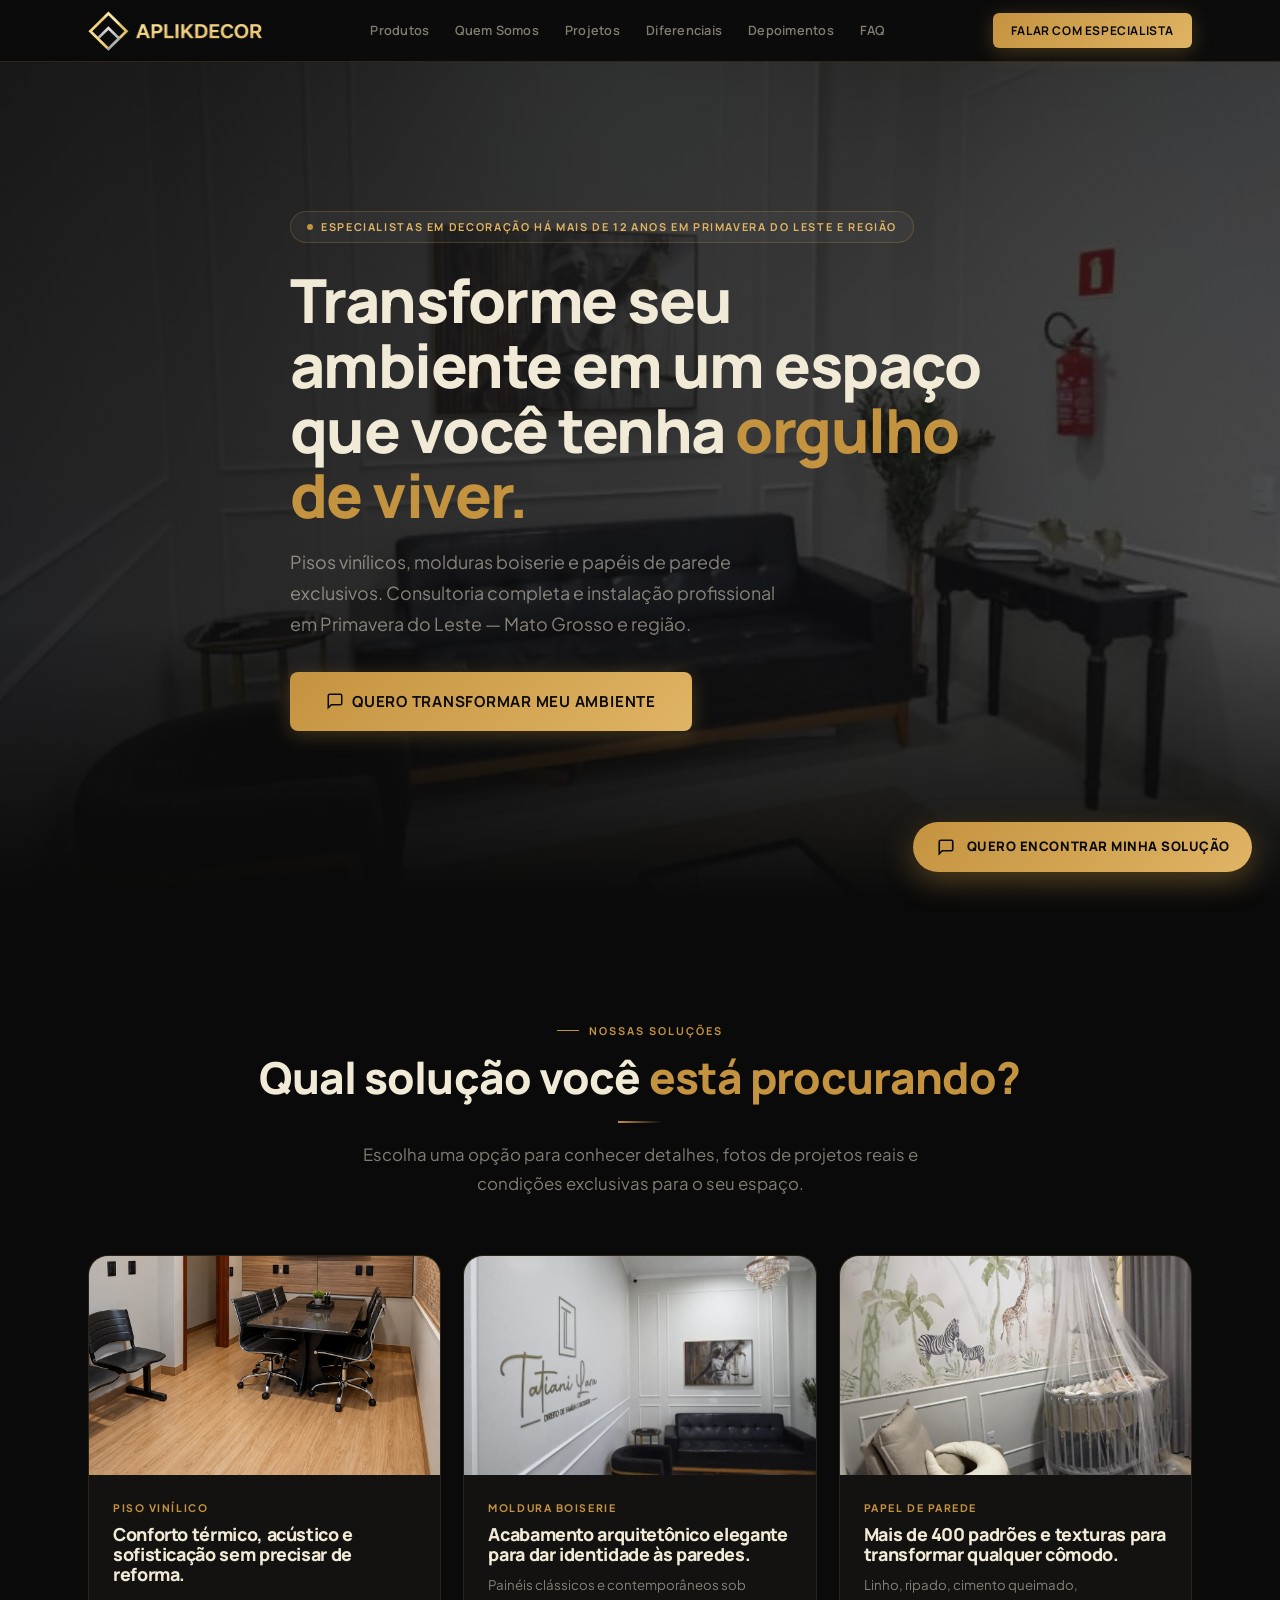
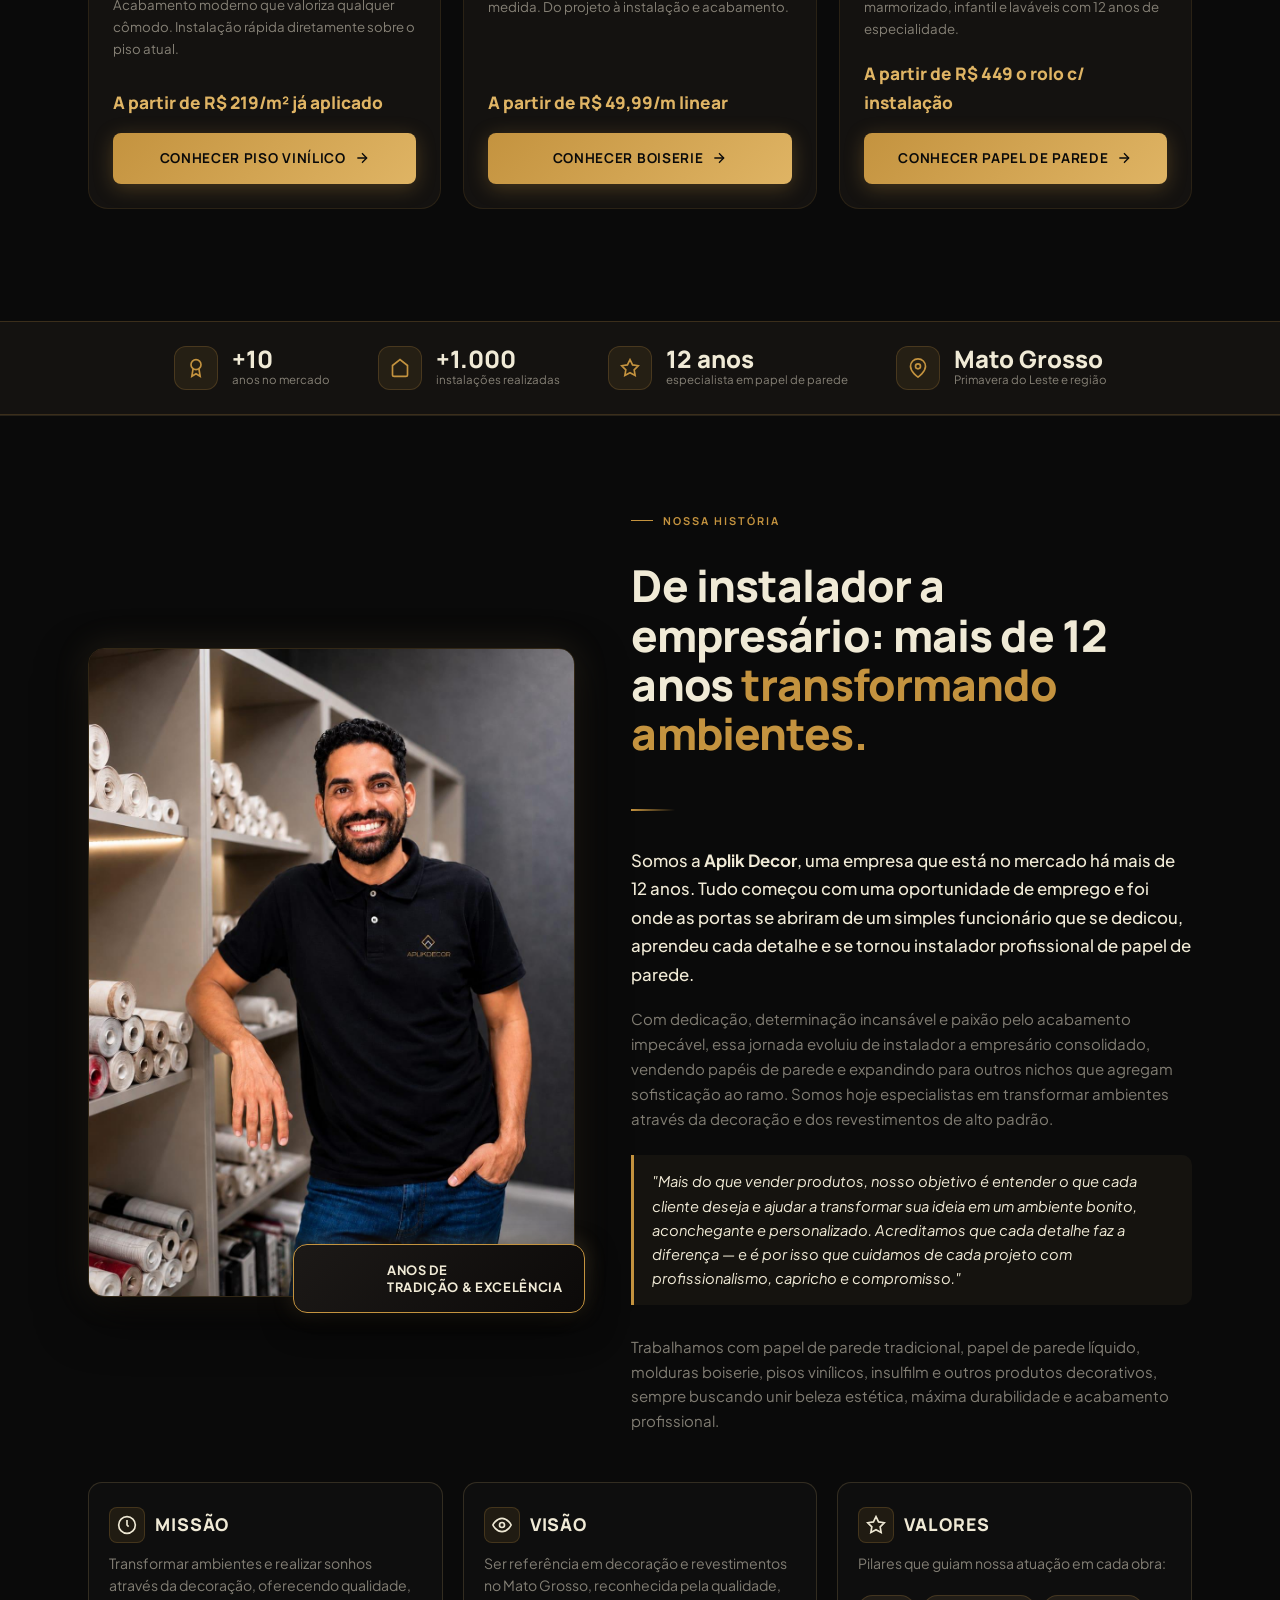
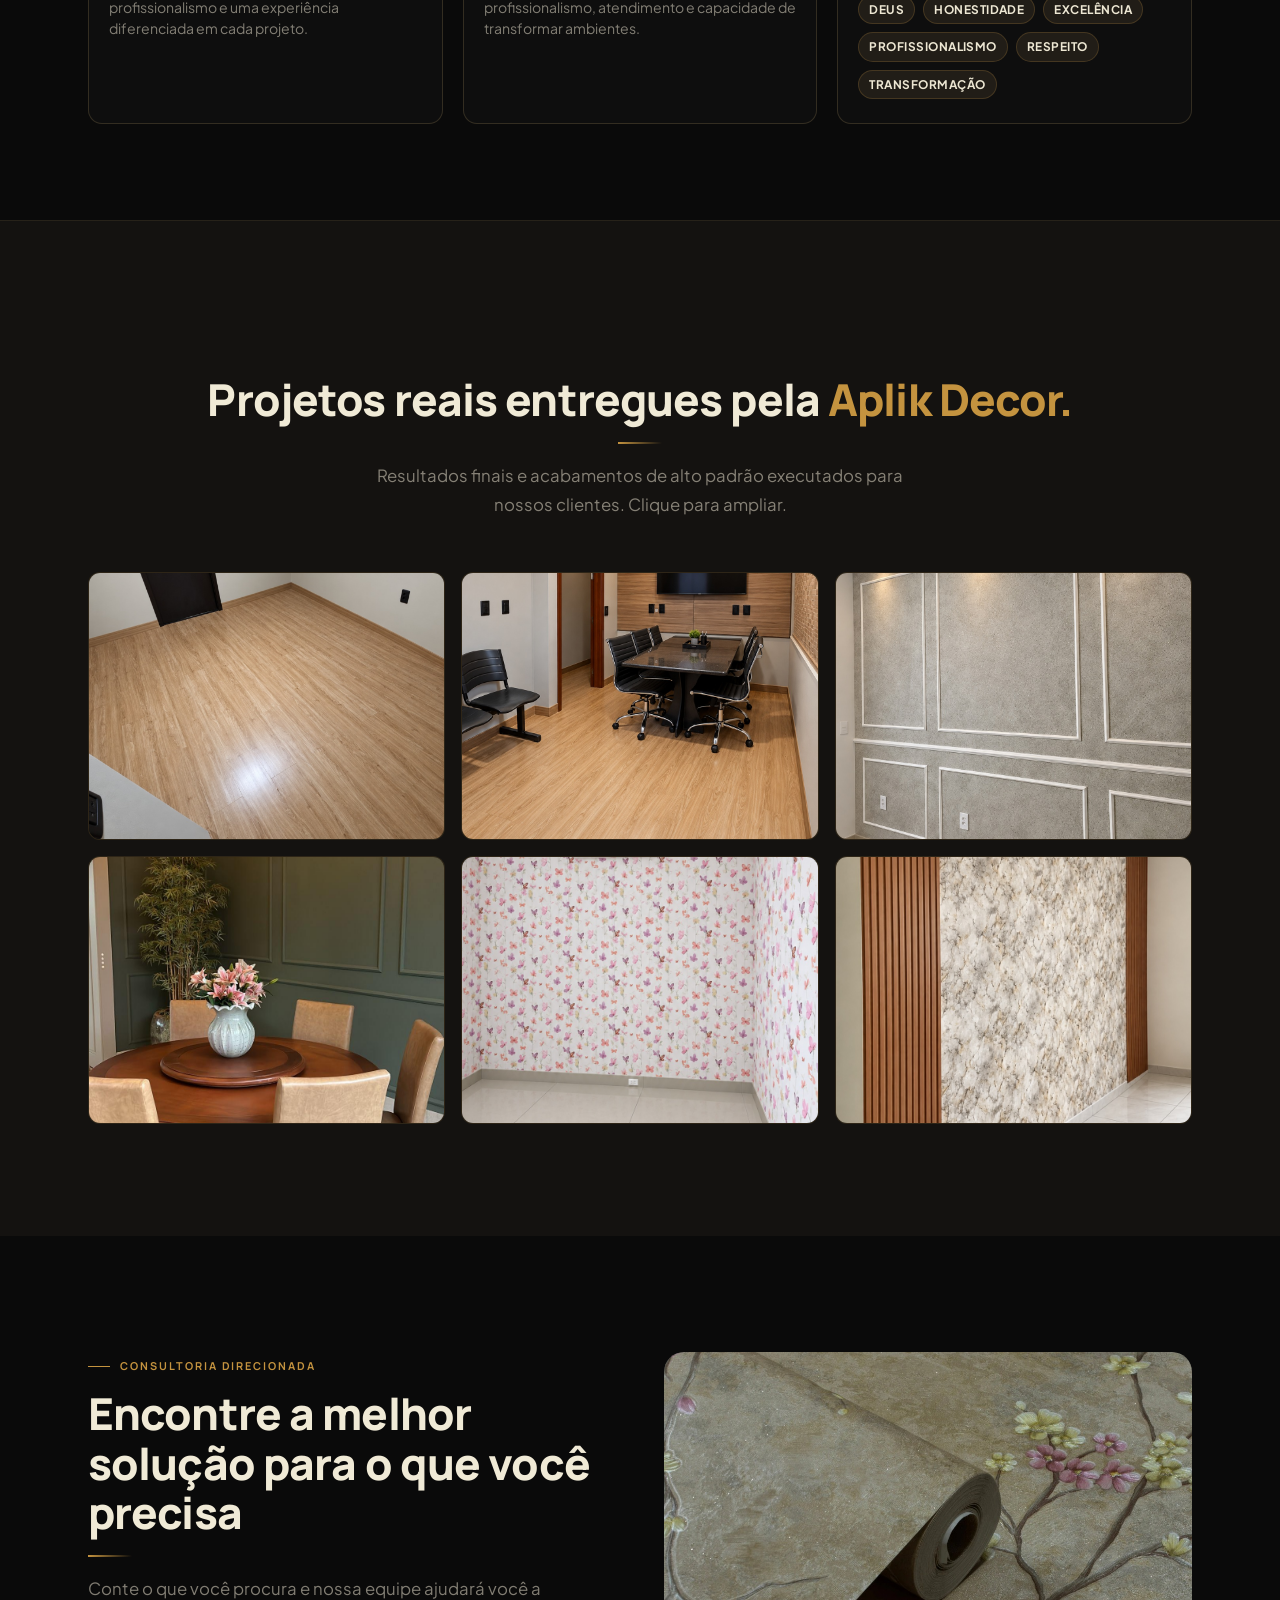
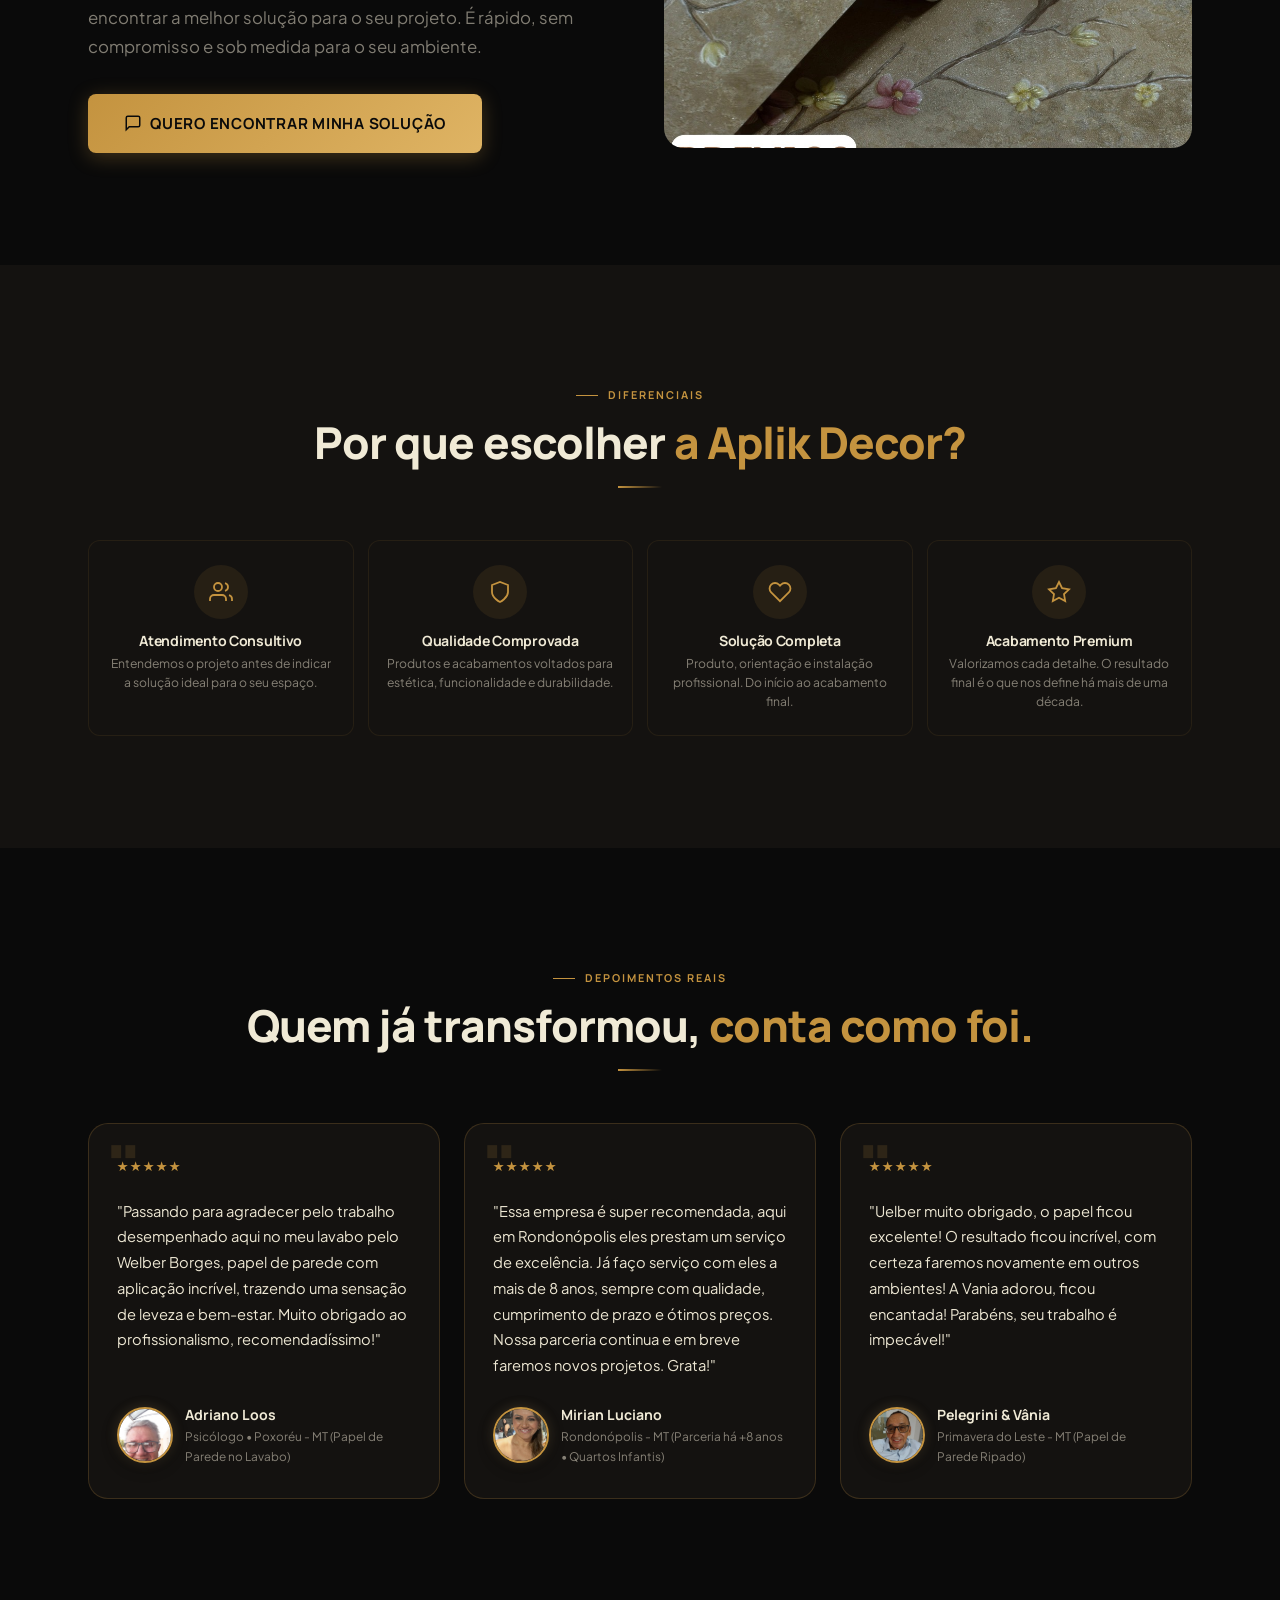
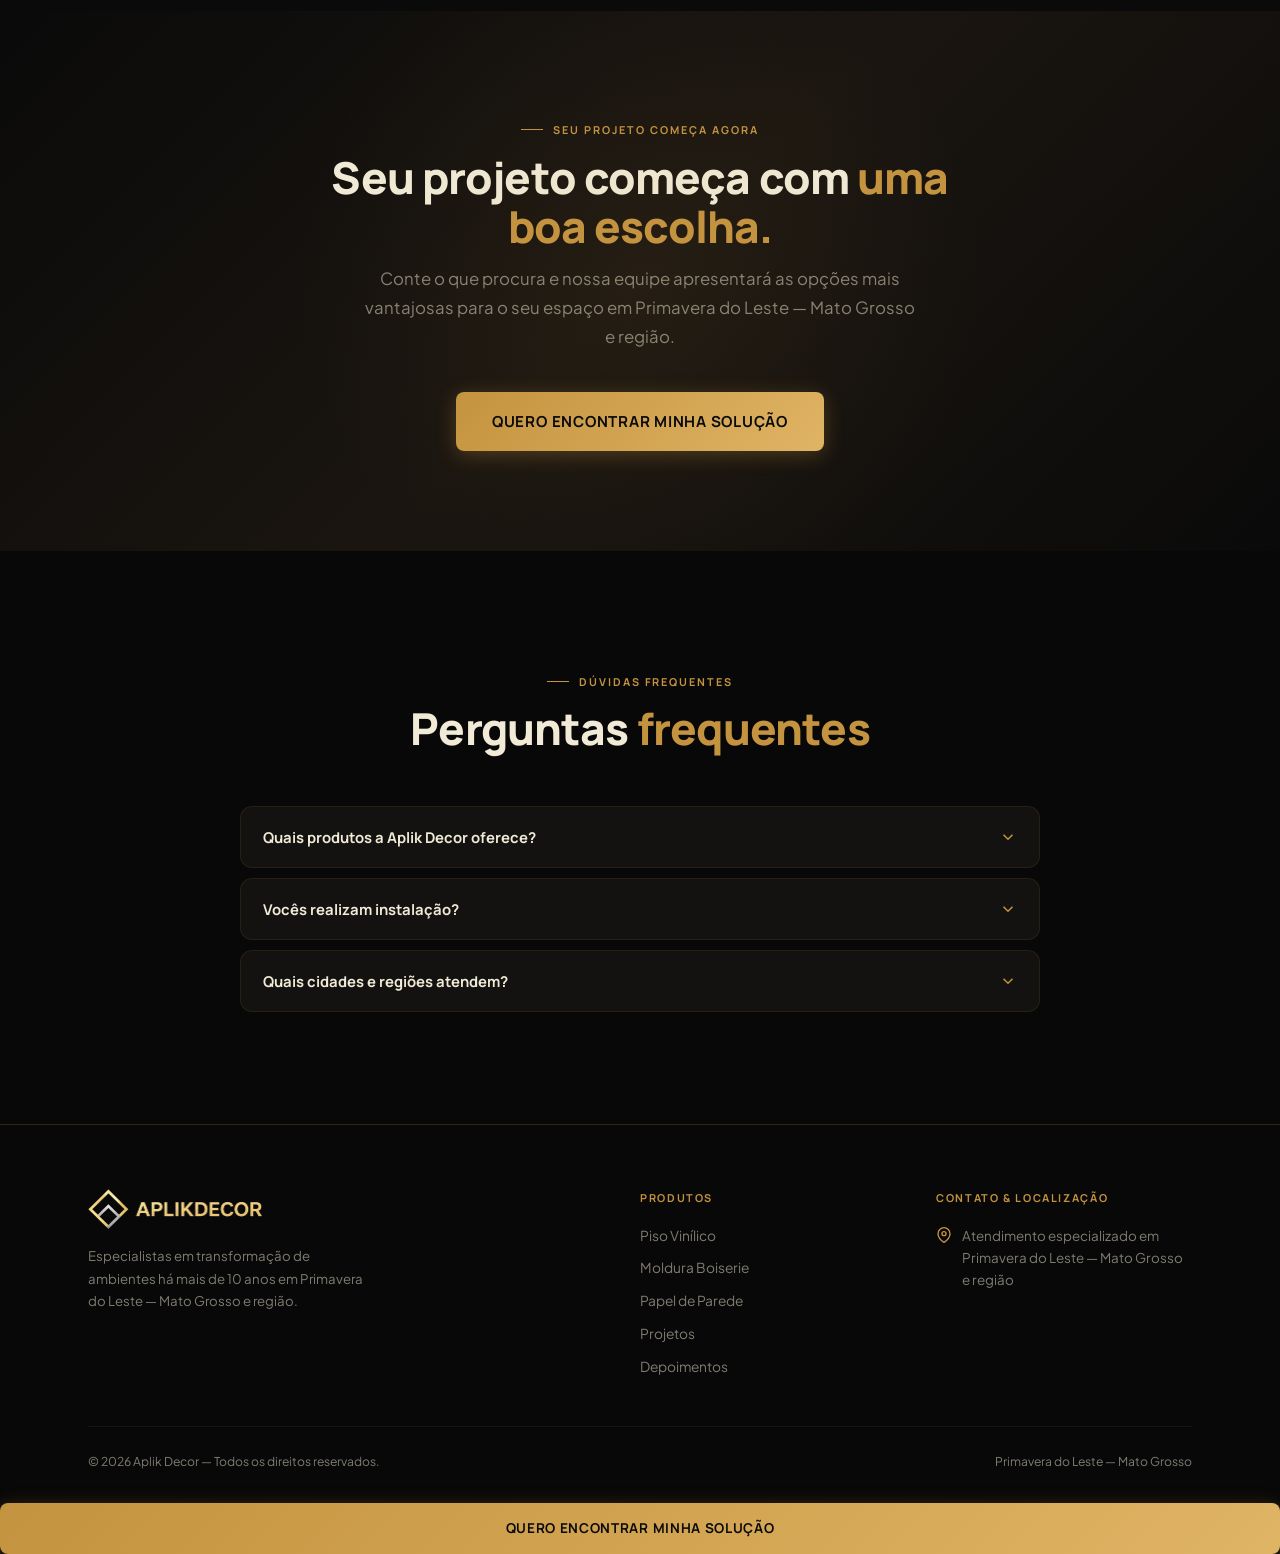
==== commit 7a4d756e: "Ajustes Aplik Decor: remocao de localizacao na LP principal, atualizacao de fotos reais, remocao de " ====
--- a/index.html
+++ b/index.html
@@ -58,7 +58,6 @@
         <a href="#projetos">Projetos</a>
         <a href="#por-que">Diferenciais</a>
         <a href="#depoimentos">Depoimentos</a>
-        <a href="#localizacao">Localização</a>
         <a href="#faq">FAQ</a>
       </nav>
 
@@ -80,7 +79,6 @@
   <a href="#projetos">Projetos</a>
   <a href="#por-que">Diferenciais</a>
   <a href="#depoimentos">Depoimentos</a>
-  <a href="#localizacao">Localização</a>
   <a href="#faq">FAQ</a>
   <a href="#" class="btn btn-gold" data-cta="form">Falar com Especialista</a>
 </nav>
@@ -138,7 +136,7 @@
       <!-- Piso Vinílico -->
       <article class="product-card" data-anim data-delay="1">
         <div class="product-card-img">
-          <img src="images/piso.jpeg" alt="Piso vinílico instalado pela Aplik Decor" loading="lazy">
+          <img src="images/vinilico-1.jpg" alt="Piso vinílico instalado pela Aplik Decor" loading="lazy">
         </div>
         <div class="product-card-body">
           <div class="product-card-tag">Piso Vinílico</div>
@@ -161,7 +159,7 @@
           <div class="product-card-tag">Moldura Boiserie</div>
           <h3 class="product-card-title">Acabamento arquitetônico elegante para dar identidade às paredes.</h3>
           <p class="product-card-desc">Painéis clássicos e contemporâneos sob medida. Do projeto à instalação e acabamento.</p>
-          <div class="product-card-price">A partir de R$ 59/m linear</div>
+          <div class="product-card-price">A partir de R$ 49,99/m linear</div>
           <a href="boiserie.html" class="btn btn-gold" data-cta="boiserie">
             Conhecer Boiserie
             <svg width="16" height="16" viewBox="0 0 24 24" fill="none" stroke="currentColor" stroke-width="2" aria-hidden="true"><path d="M5 12h14"/><path d="m12 5 7 7-7 7"/></svg>
@@ -248,7 +246,7 @@
       <!-- Imagem Institucional & Trajetória -->
       <div class="about-media-wrap" data-anim>
         <div class="about-img-frame">
-          <img src="images/quem-somos-welber.jpg" alt="Welber Borges e a trajetória da Aplik Decor" loading="lazy">
+          <img src="images/foto-dono.jpg" alt="Welber Borges e a trajetória da Aplik Decor" loading="lazy">
         </div>
         <div class="about-experience-badge">
           <div class="about-exp-num">12+</div>
@@ -352,34 +350,34 @@
 
     <div class="gallery gallery-3" data-anim>
       <div class="gitem ar-43 zoomable">
-        <img src="images/projeto-lavabo.jpg" alt="Lavabo nobre com papel de parede estampado aplicado" loading="lazy">
+        <img src="images/vinilico-2.jpg" alt="Piso vinílico instalado com elegância pela Aplik Decor" loading="lazy">
         <div class="gitem-overlay"></div>
-        <div class="gitem-label">Papel de Parede • Lavabo Nobre</div>
+        <div class="gitem-label">Piso Vinílico • Living Confortável</div>
       </div>
       <div class="gitem ar-43 zoomable">
-        <img src="images/img09.jpeg" alt="Piso vinílico em estúdio comercial" loading="lazy">
+        <img src="images/vinilico-1.jpg" alt="Piso vinílico com acabamento impecável pela Aplik Decor" loading="lazy">
         <div class="gitem-overlay"></div>
-        <div class="gitem-label">Piso Vinílico • Estúdio Comercial</div>
+        <div class="gitem-label">Piso Vinílico • Instalação Nivelada</div>
       </div>
       <div class="gitem ar-43 zoomable">
-        <img src="images/projeto-safari-boiserie.jpg" alt="Quarto infantil com papel safari e moldura boiserie" loading="lazy">
+        <img src="images/moldura-1.jpg" alt="Moldura Boiserie geométrica instalada pela Aplik Decor" loading="lazy">
         <div class="gitem-overlay"></div>
-        <div class="gitem-label">Papel Safari + Boiserie • Quarto Infantil</div>
+        <div class="gitem-label">Moldura Boiserie • Estilo Clássico</div>
       </div>
       <div class="gitem ar-43 zoomable">
-        <img src="images/img03.jpeg" alt="Quarto com ripado instalado" loading="lazy">
+        <img src="images/moldura-2.jpg" alt="Painel com molduras Boiserie de alto padrão" loading="lazy">
         <div class="gitem-overlay"></div>
-        <div class="gitem-label">Papel Ripado Fresno • Quarto</div>
+        <div class="gitem-label">Moldura Boiserie • Painel Geométrico</div>
       </div>
       <div class="gitem ar-43 zoomable">
-        <img src="images/projeto-boiserie-liquido.jpg" alt="Moldura Boiserie com papel de parede líquido" loading="lazy">
+        <img src="images/papel-parede-1.jpg" alt="Papel de parede exclusivo aplicado pela Aplik Decor" loading="lazy">
         <div class="gitem-overlay"></div>
-        <div class="gitem-label">Boiserie + Papel Líquido • Sala</div>
+        <div class="gitem-label">Papel de Parede • Quarto Sofisticado</div>
       </div>
       <div class="gitem ar-43 zoomable">
-        <img src="images/boiserie-nova.jpg" alt="Moldura Boiserie de alto padrão instalada pela Aplik Decor" loading="lazy">
+        <img src="images/papel-parede-2.jpg" alt="Papel de parede decorativo de alta qualidade" loading="lazy">
         <div class="gitem-overlay"></div>
-        <div class="gitem-label">Molduras Boiserie • Acabamento Fino</div>
+        <div class="gitem-label">Papel de Parede • Decoração Exclusiva</div>
       </div>
     </div>
   </div>
@@ -529,59 +527,6 @@
 </section>
 
 <!-- ══════════════════════════════════════
-     LOCALIZAÇÃO GOOGLE MAPS
-═══════════════════════════════════════ -->
-<section class="section section-alt" id="localizacao" aria-labelledby="loc-title">
-  <div class="container">
-    <div class="text-center" style="margin-bottom:48px">
-      <div class="section-label" data-anim>Onde Estamos</div>
-      <h2 class="section-title" id="loc-title" data-anim data-delay="1">Nossa Localização em <span class="gold">Mato Grosso</span></h2>
-      <div class="gold-divider" data-anim data-delay="2"></div>
-      <p class="section-sub" data-anim data-delay="3">Atendimento especializado em Primavera do Leste — Mato Grosso e região.</p>
-    </div>
-
-    <div class="location-card" data-anim data-delay="2">
-      <div class="location-map">
-        <iframe 
-          title="Localização Aplik Decor em Primavera do Leste MT"
-          src="https://www.google.com/maps/embed?pb=!1m18!1m12!1m3!1d123048.87704285817!2d-54.34440075!3d-15.55845185!2m3!1f0!2f0!3f0!3m2!1i1024!2i768!4f13.1!3m3!1m2!1s0x9376378e9fa07e15%3A0x6b87be4e0cb95df6!2sPrimavera%20do%20Leste%2C%20MT!5e0!3m2!1spt-BR!2sbr!4v1700000000000!5m2!1spt-BR!2sbr" 
-          width="100%" 
-          height="100%" 
-          style="border:0;" 
-          allowfullscreen="" 
-          loading="lazy" 
-          referrerpolicy="no-referrer-when-downgrade">
-        </iframe>
-      </div>
-      <div class="location-info">
-        <h3 class="location-title">Aplik Decor</h3>
-        <p class="location-desc">Sua assessoria especializada em pisos vinílicos, molduras boiserie e papéis de parede de alto padrão.</p>
-        <div class="location-items">
-          <div class="location-item">
-            <svg width="18" height="18" viewBox="0 0 24 24" fill="none" stroke="currentColor" stroke-width="2" aria-hidden="true"><path d="M21 10c0 7-9 13-9 13s-9-6-9-13a9 9 0 0 1 18 0z"/><circle cx="12" cy="10" r="3"/></svg>
-            <div>
-              <strong>Cidade Base:</strong><br>
-              Primavera do Leste — Mato Grosso
-            </div>
-          </div>
-          <div class="location-item">
-            <svg width="18" height="18" viewBox="0 0 24 24" fill="none" stroke="currentColor" stroke-width="2" aria-hidden="true"><rect x="3" y="4" width="18" height="18" rx="2" ry="2"/><line x1="16" y1="2" x2="16" y2="6"/><line x1="8" y1="2" x2="8" y2="6"/><line x1="3" y1="10" x2="21" y2="10"/></svg>
-            <div>
-              <strong>Regiões Atendidas:</strong><br>
-              Primavera do Leste, Campo Verde, Paranatinga, Rondonópolis e Mato Grosso
-            </div>
-          </div>
-        </div>
-        <a href="https://maps.google.com/?q=Primavera+do+Leste+MT" target="_blank" rel="noopener noreferrer" class="btn btn-outline" style="width:fit-content">
-          <svg width="16" height="16" viewBox="0 0 24 24" fill="none" stroke="currentColor" stroke-width="2" aria-hidden="true"><polygon points="3 11 22 2 13 21 11 13 3 11"/></svg>
-          Abrir no Google Maps
-        </a>
-      </div>
-    </div>
-  </div>
-</section>
-
-<!-- ══════════════════════════════════════
      CTA FINAL
 ═══════════════════════════════════════ -->
 <section class="cta-final" aria-labelledby="cta-title">
@@ -663,11 +608,11 @@
       </nav>
 
       <div>
-        <div class="footer-title">Contato</div>
+        <div class="footer-title">Contato & Localização</div>
         <div class="footer-contact">
           <div class="footer-contact-item">
             <svg width="16" height="16" viewBox="0 0 24 24" fill="none" stroke="currentColor" stroke-width="2" aria-hidden="true"><path d="M21 10c0 7-9 13-9 13s-9-6-9-13a9 9 0 0 1 18 0z"/><circle cx="12" cy="10" r="3"/></svg>
-            <span>Primavera do Leste — Mato Grosso e região</span>
+            <span>Atendimento especializado em Primavera do Leste — Mato Grosso e região</span>
           </div>
         </div>
       </div>
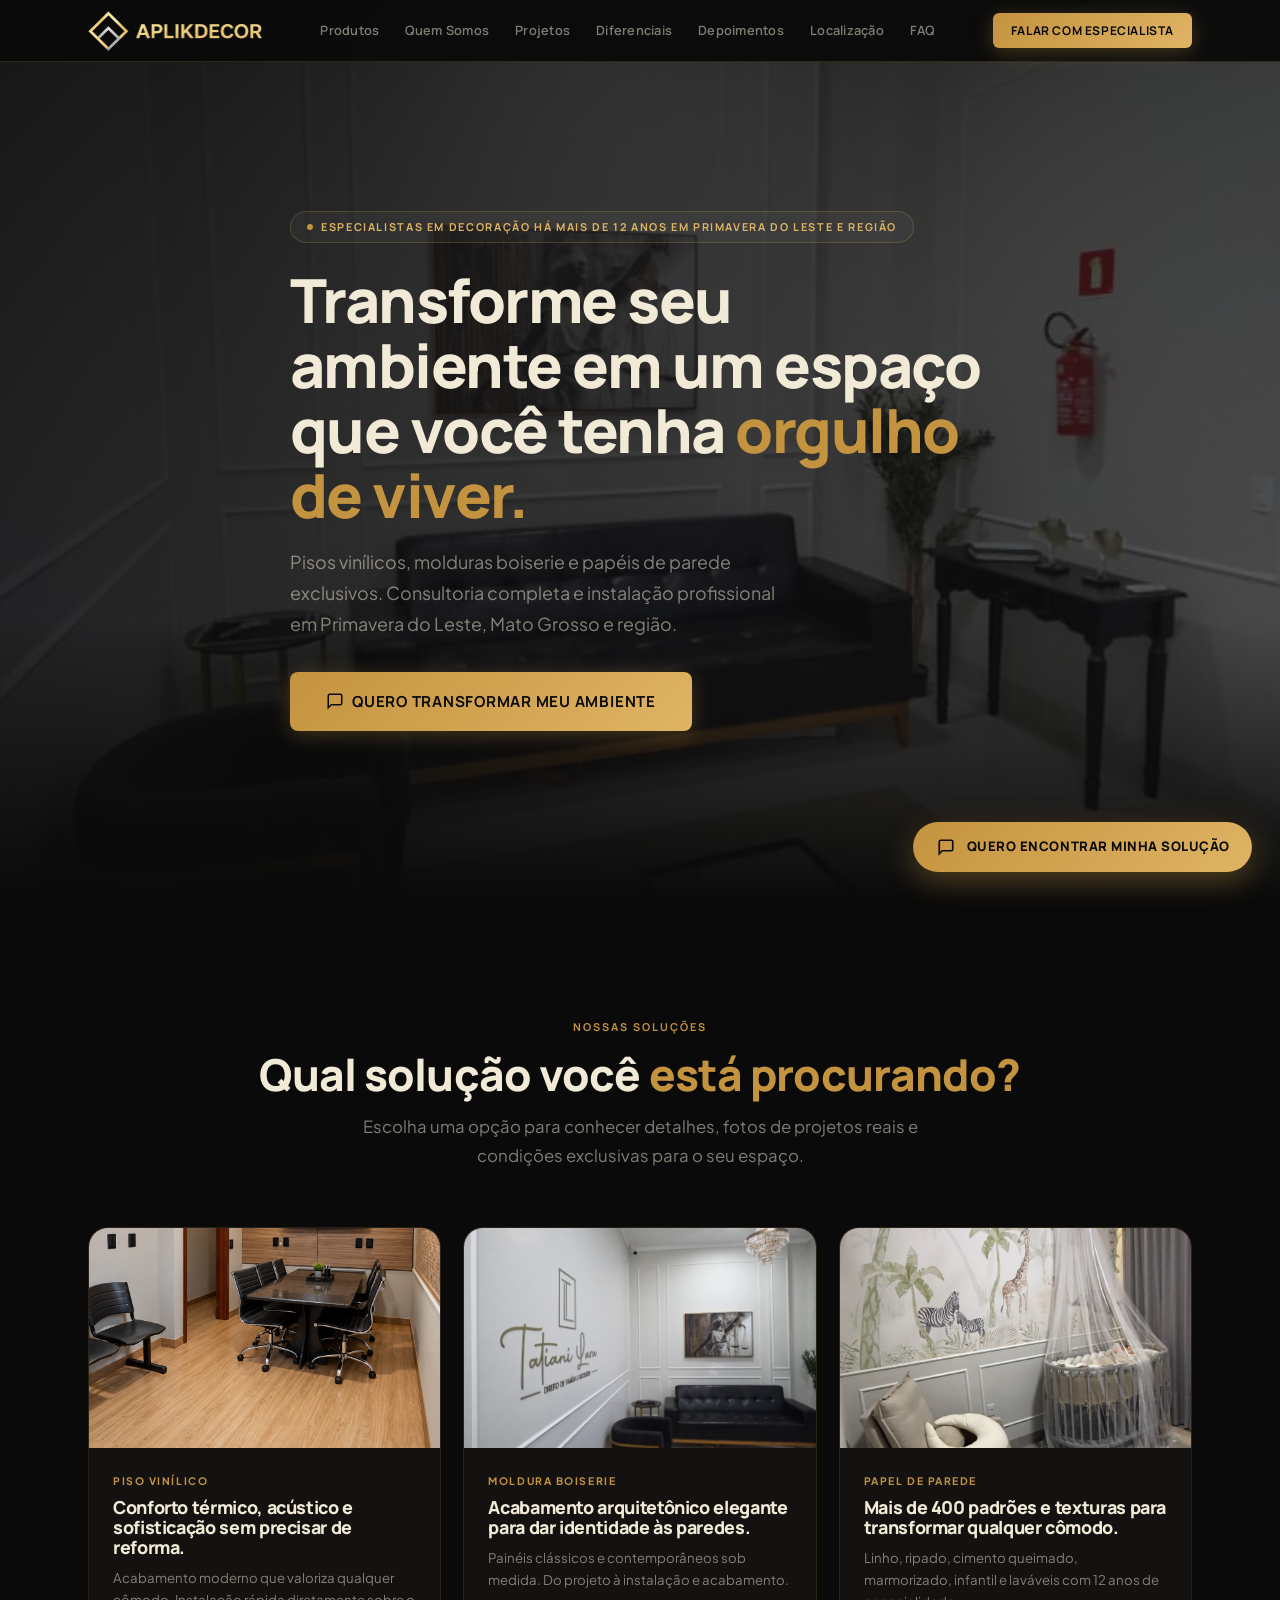
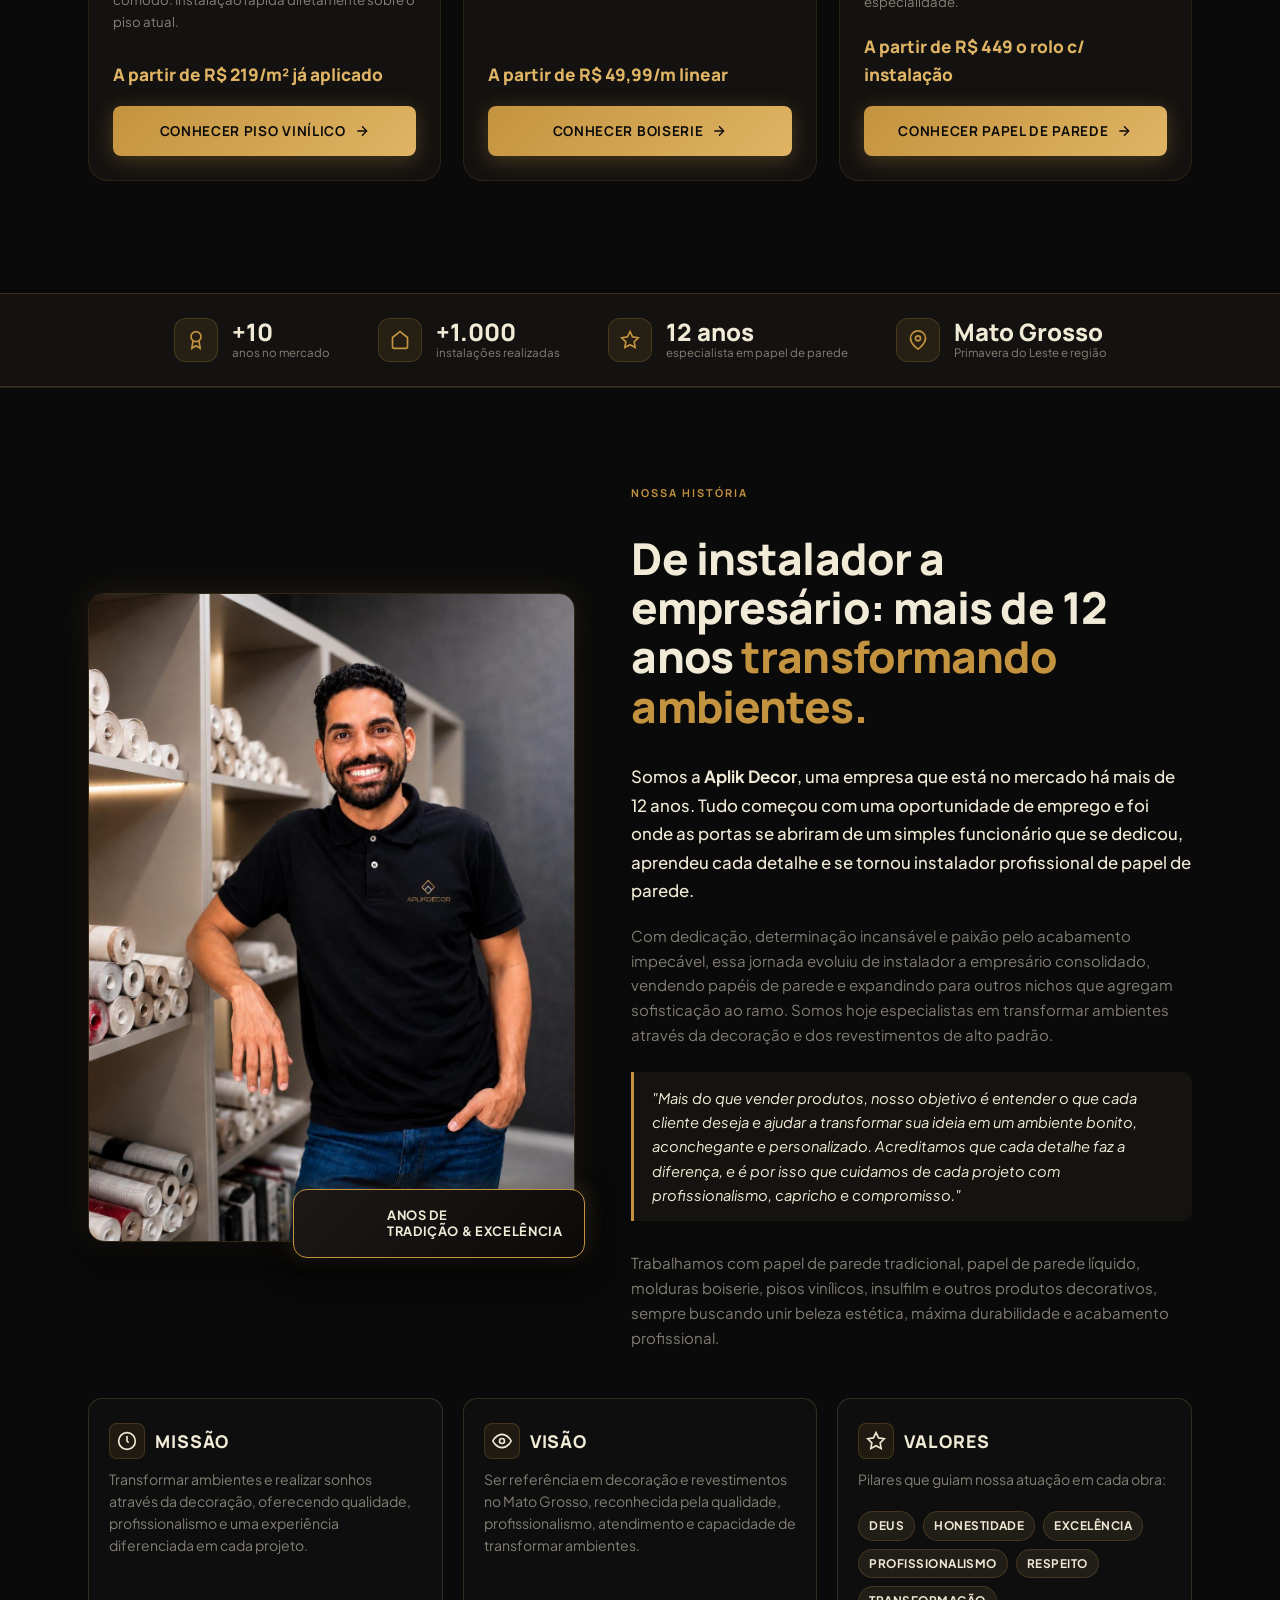
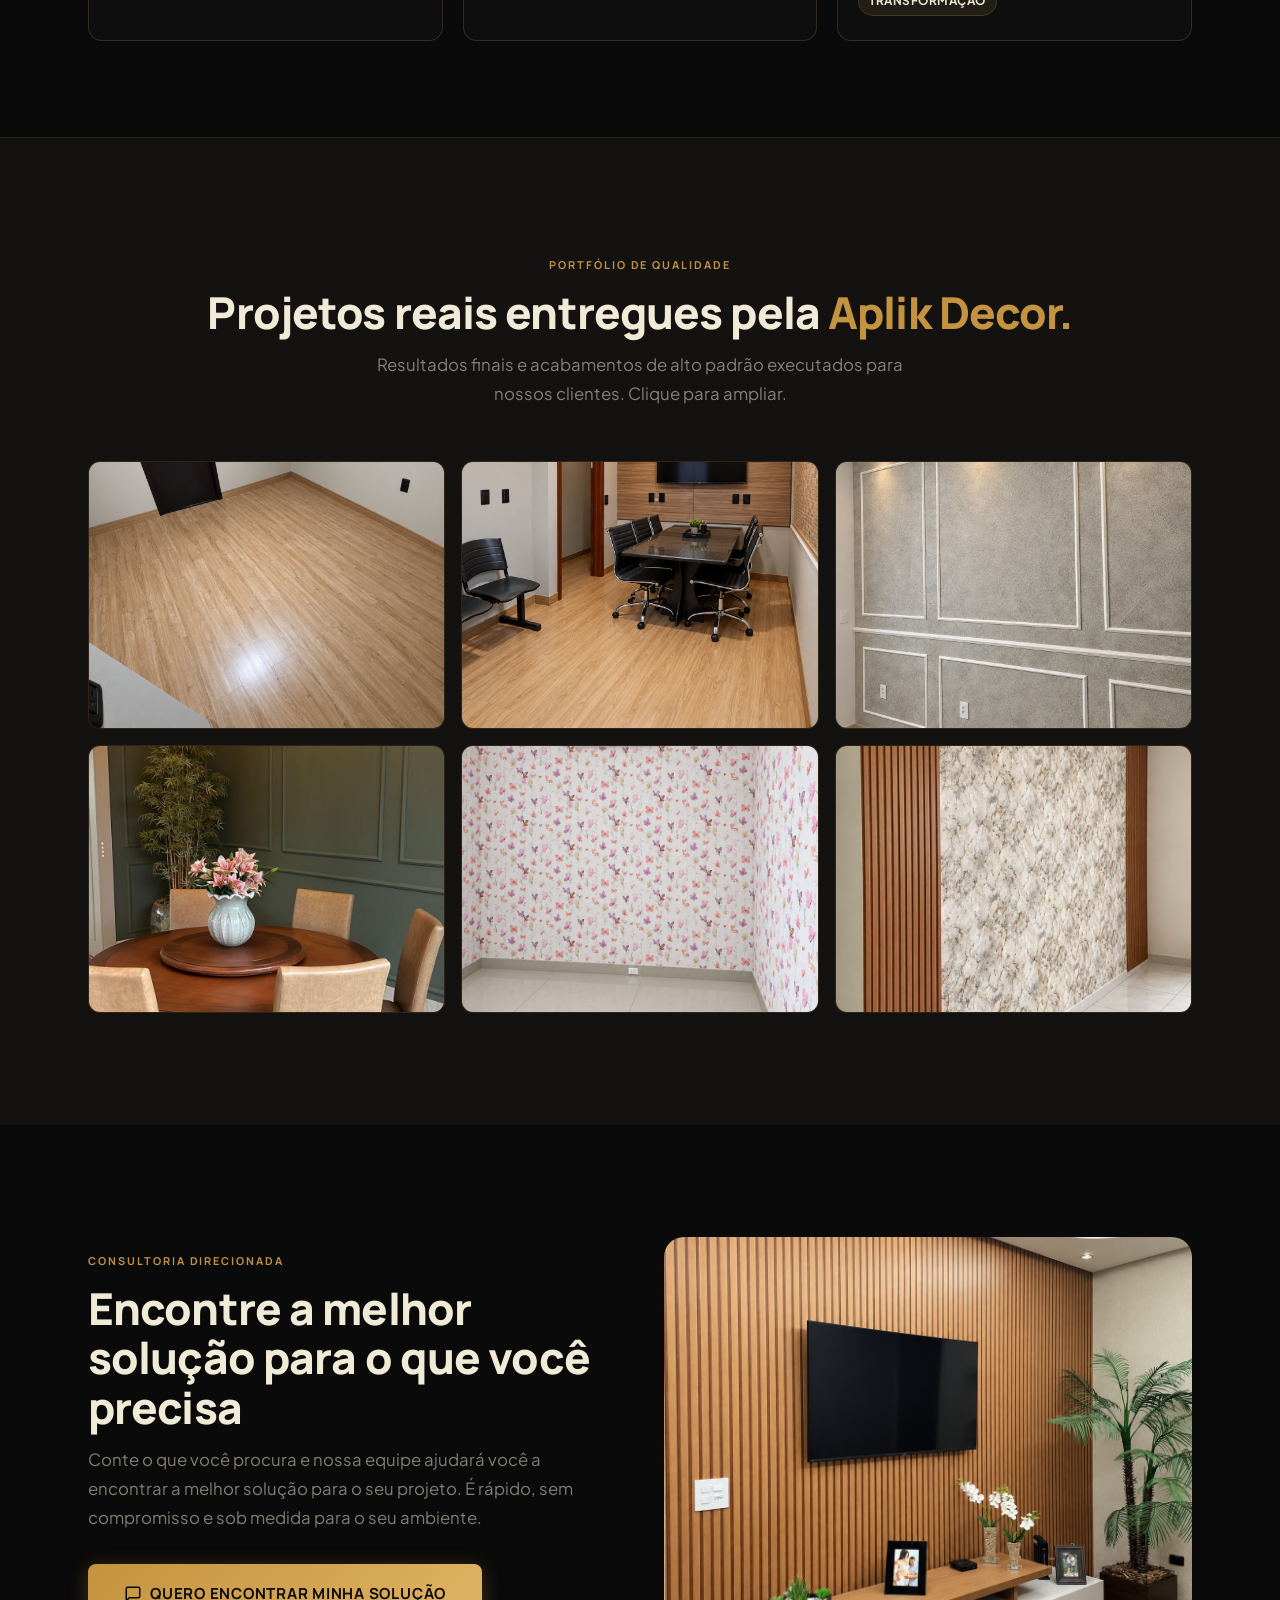
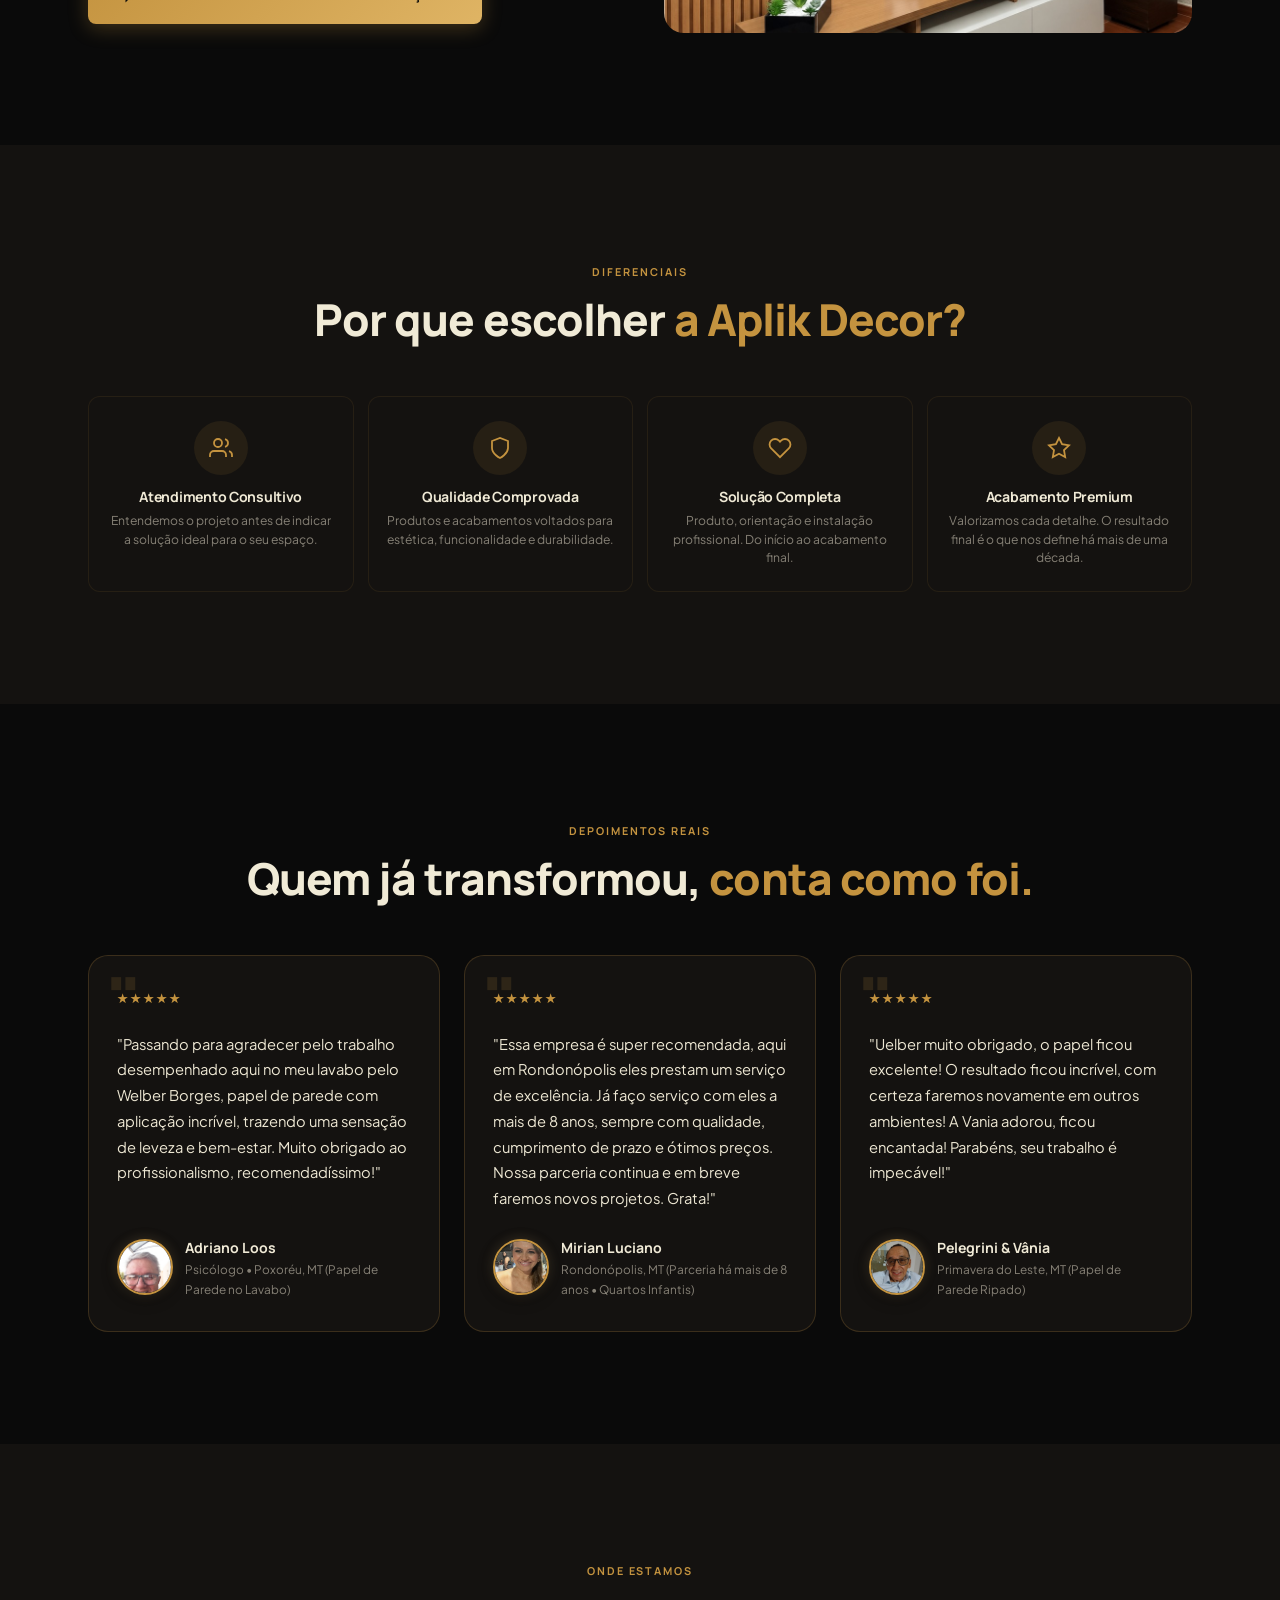
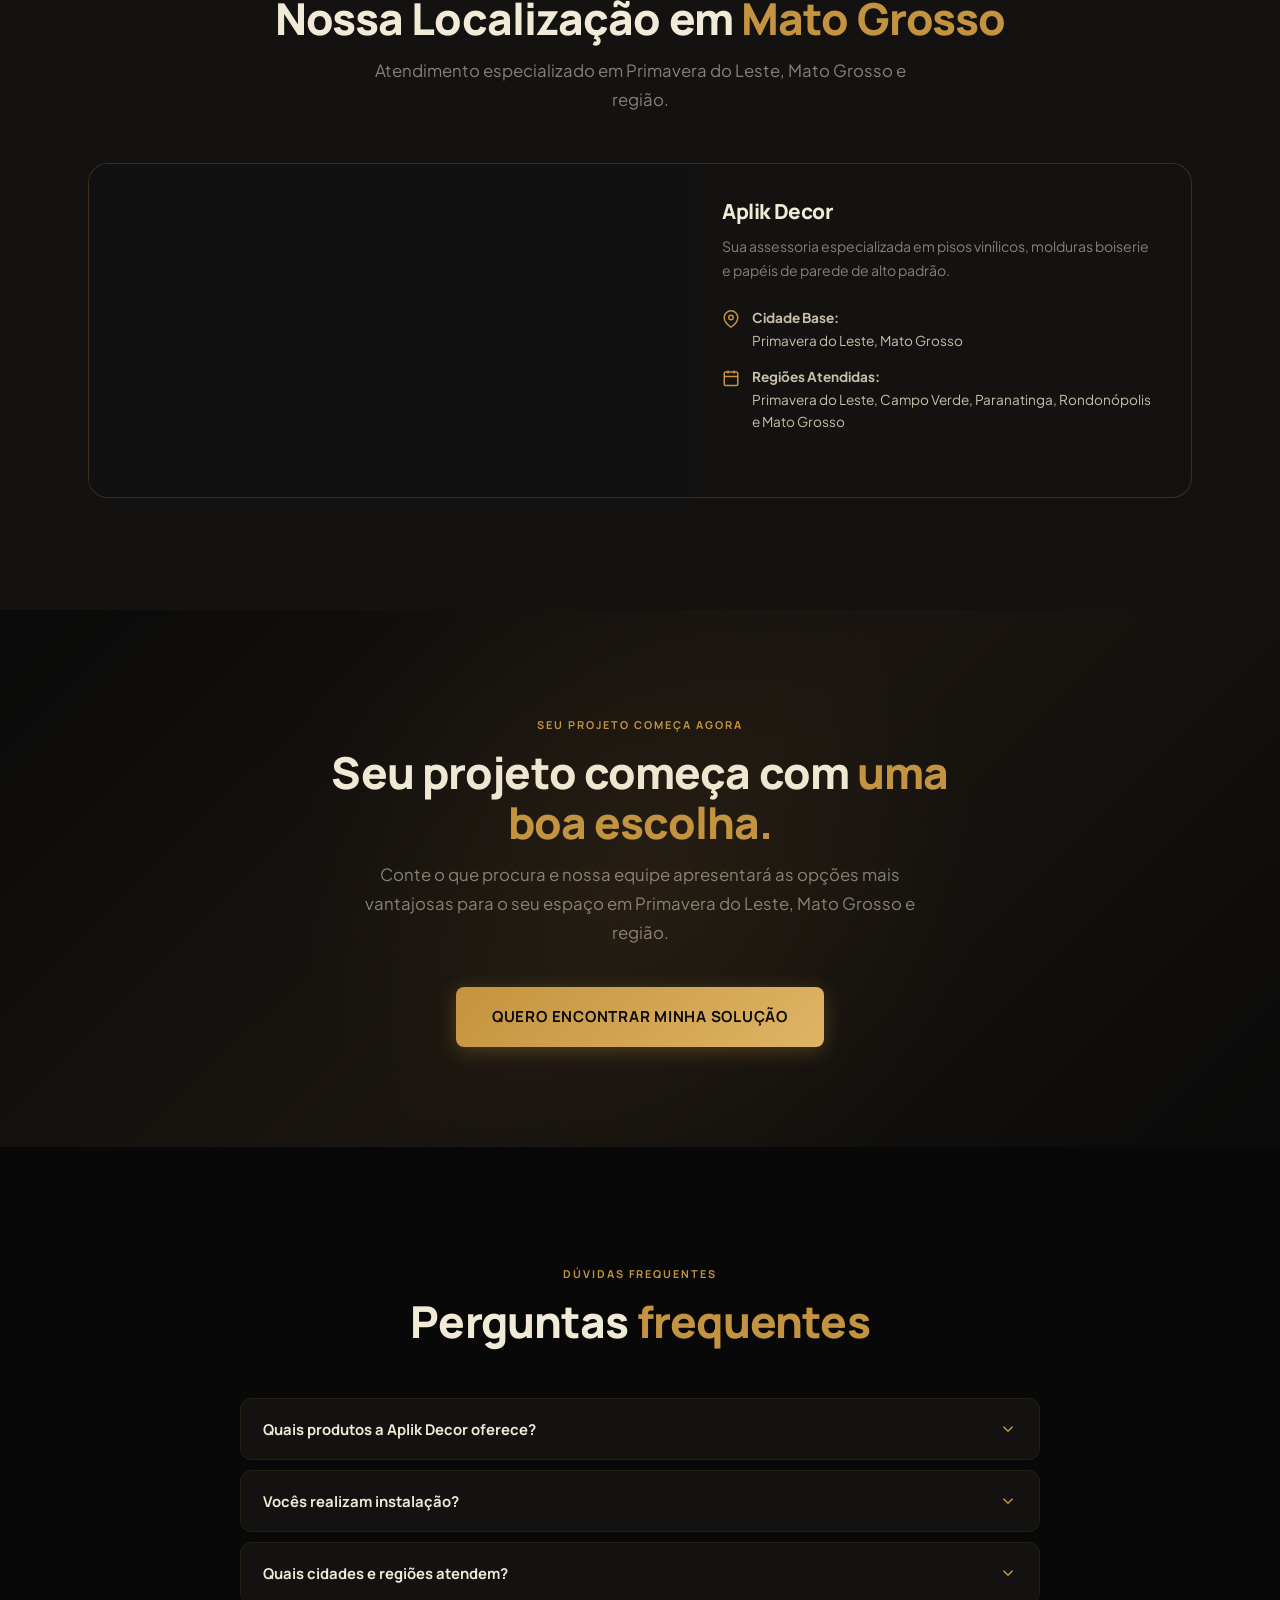
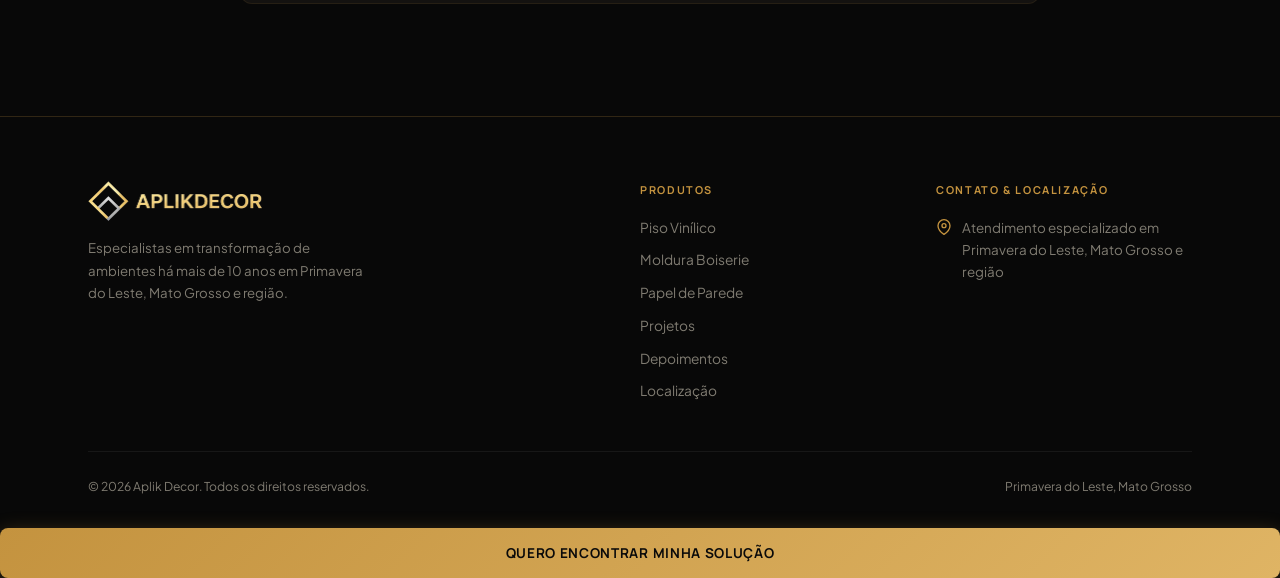
==== commit fd1b1e08: "fix(lps): atualiza imagem consultoria principal, remove mapa das LPs especificas, corrige galeria vi" ====
--- a/index.html
+++ b/index.html
@@ -4,8 +4,8 @@
   <meta charset="UTF-8">
   <meta name="viewport" content="width=device-width, initial-scale=1.0">
   
-  <title>Aplik Decor | Pisos, Molduras e Papel de Parede — Primavera do Leste, Mato Grosso e região</title>
-  <meta name="description" content="Especialistas em Piso Vinílico, Moldura Boiserie e Papel de Parede há mais de 10 anos. Transforme seu ambiente com instalação profissional em Primavera do Leste — Mato Grosso e região.">
+  <title>Aplik Decor | Pisos, Molduras e Papel de Parede, Primavera do Leste, Mato Grosso e região</title>
+  <meta name="description" content="Especialistas em Piso Vinílico, Moldura Boiserie e Papel de Parede há mais de 10 anos. Transforme seu ambiente com instalação profissional em Primavera do Leste, Mato Grosso e região.">
   <meta name="keywords" content="papel de parede primavera do leste, piso vinilico primavera do leste, boiserie mato grosso, decoracao primavera do leste, aplik decor">
 
   <!-- OpenGraph -->
@@ -30,7 +30,7 @@
     "@type": "HomeGoodsStore",
     "name": "Aplik Decor",
     "image": "https://aplikdecor.com.br/images/boiserie-projeto-03.jpg",
-    "description": "Especialistas em Piso Vinílico, Moldura Boiserie e Papel de Parede em Primavera do Leste — Mato Grosso e região.",
+    "description": "Especialistas em Piso Vinílico, Moldura Boiserie e Papel de Parede em Primavera do Leste, Mato Grosso e região.",
     "address": {
       "@type": "PostalAddress",
       "addressLocality": "Primavera do Leste",
@@ -58,6 +58,7 @@
         <a href="#projetos">Projetos</a>
         <a href="#por-que">Diferenciais</a>
         <a href="#depoimentos">Depoimentos</a>
+        <a href="#localizacao">Localização</a>
         <a href="#faq">FAQ</a>
       </nav>
 
@@ -79,6 +80,7 @@
   <a href="#projetos">Projetos</a>
   <a href="#por-que">Diferenciais</a>
   <a href="#depoimentos">Depoimentos</a>
+  <a href="#localizacao">Localização</a>
   <a href="#faq">FAQ</a>
   <a href="#" class="btn btn-gold" data-cta="form">Falar com Especialista</a>
 </nav>
@@ -107,7 +109,7 @@
       </h1>
 
       <p class="hero-sub">
-        Pisos vinílicos, molduras boiserie e papéis de parede exclusivos. Consultoria completa e instalação profissional em Primavera do Leste — Mato Grosso e região.
+        Pisos vinílicos, molduras boiserie e papéis de parede exclusivos. Consultoria completa e instalação profissional em Primavera do Leste, Mato Grosso e região.
       </p>
 
       <div class="hero-btns">
@@ -273,7 +275,7 @@
         </p>
 
         <div class="about-highlight-box">
-          "Mais do que vender produtos, nosso objetivo é entender o que cada cliente deseja e ajudar a transformar sua ideia em um ambiente bonito, aconchegante e personalizado. Acreditamos que cada detalhe faz a diferença — e é por isso que cuidamos de cada projeto com profissionalismo, capricho e compromisso."
+          "Mais do que vender produtos, nosso objetivo é entender o que cada cliente deseja e ajudar a transformar sua ideia em um ambiente bonito, aconchegante e personalizado. Acreditamos que cada detalhe faz a diferença, e é por isso que cuidamos de cada projeto com profissionalismo, capricho e compromisso."
         </div>
 
         <p class="about-desc-p">
@@ -403,7 +405,7 @@
       </div>
       <div data-anim data-delay="2">
         <div class="img-frame zoomable" style="aspect-ratio:4/3">
-          <img src="images/img09.jpeg" alt="Ambiente transformado pela Aplik Decor" loading="lazy">
+          <img src="images/consultoria-principal.jpg" alt="Ambiente planejado e transformado pela Aplik Decor" loading="lazy">
           <div class="img-frame-deco"></div>
         </div>
       </div>
@@ -480,12 +482,12 @@
           </div>
           <div>
             <div class="testimonial-name">Adriano Loos</div>
-            <div class="testimonial-role">Psicólogo • Poxoréu - MT (Papel de Parede no Lavabo)</div>
-          </div>
-        </div>
-      </div>
-
-      <!-- Depoimento 2: Rondonópolis - MT -->
+            <div class="testimonial-role">Psicólogo • Poxoréu, MT (Papel de Parede no Lavabo)</div>
+          </div>
+        </div>
+      </div>
+
+      <!-- Depoimento 2: Rondonópolis, MT -->
       <div class="testimonial">
         <div>
           <div class="stars">★★★★★</div>
@@ -499,12 +501,12 @@
           </div>
           <div>
             <div class="testimonial-name">Mirian Luciano</div>
-            <div class="testimonial-role">Rondonópolis - MT (Parceria há +8 anos • Quartos Infantis)</div>
-          </div>
-        </div>
-      </div>
-
-      <!-- Depoimento 3: Primavera do Leste - MT -->
+            <div class="testimonial-role">Rondonópolis, MT (Parceria há mais de 8 anos • Quartos Infantis)</div>
+          </div>
+        </div>
+      </div>
+
+      <!-- Depoimento 3: Primavera do Leste, MT -->
       <div class="testimonial">
         <div>
           <div class="stars">★★★★★</div>
@@ -518,7 +520,56 @@
           </div>
           <div>
             <div class="testimonial-name">Pelegrini & Vânia</div>
-            <div class="testimonial-role">Primavera do Leste - MT (Papel de Parede Ripado)</div>
+            <div class="testimonial-role">Primavera do Leste, MT (Papel de Parede Ripado)</div>
+          </div>
+        </div>
+      </div>
+    </div>
+  </div>
+</section>
+
+<!-- ══════════════════════════════════════
+     LOCALIZAÇÃO GOOGLE MAPS
+═══════════════════════════════════════ -->
+<section class="section section-alt" id="localizacao" aria-labelledby="loc-title">
+  <div class="container">
+    <div class="text-center" style="margin-bottom:48px">
+      <div class="section-label" data-anim>Onde Estamos</div>
+      <h2 class="section-title" id="loc-title" data-anim data-delay="1">Nossa Localização em <span class="gold">Mato Grosso</span></h2>
+      <div class="gold-divider" data-anim data-delay="2"></div>
+      <p class="section-sub" data-anim data-delay="3">Atendimento especializado em Primavera do Leste, Mato Grosso e região.</p>
+    </div>
+
+    <div class="location-card" data-anim data-delay="2">
+      <div class="location-map">
+        <iframe 
+          title="Localização Aplik Decor em Primavera do Leste MT"
+          src="https://www.google.com/maps/embed?pb=!1m18!1m12!1m3!1d123048.87704285817!2d-54.34440075!3d-15.55845185!2m3!1f0!2f0!3f0!3m2!1i1024!2i768!4f13.1!3m3!1m2!1s0x9376378e9fa07e15%3A0x6b87be4e0cb95df6!2sPrimavera%20do%20Leste%2C%20MT!5e0!3m2!1spt-BR!2sbr!4v1700000000000!5m2!1spt-BR!2sbr" 
+          width="100%" 
+          height="100%" 
+          style="border:0;" 
+          allowfullscreen="" 
+          loading="lazy" 
+          referrerpolicy="no-referrer-when-downgrade">
+        </iframe>
+      </div>
+      <div class="location-info">
+        <h3 class="location-title">Aplik Decor</h3>
+        <p class="location-desc">Sua assessoria especializada em pisos vinílicos, molduras boiserie e papéis de parede de alto padrão.</p>
+        <div class="location-items">
+          <div class="location-item">
+            <svg width="18" height="18" viewBox="0 0 24 24" fill="none" stroke="currentColor" stroke-width="2" aria-hidden="true"><path d="M21 10c0 7-9 13-9 13s-9-6-9-13a9 9 0 0 1 18 0z"/><circle cx="12" cy="10" r="3"/></svg>
+            <div>
+              <strong>Cidade Base:</strong><br>
+              Primavera do Leste, Mato Grosso
+            </div>
+          </div>
+          <div class="location-item">
+            <svg width="18" height="18" viewBox="0 0 24 24" fill="none" stroke="currentColor" stroke-width="2" aria-hidden="true"><rect x="3" y="4" width="18" height="18" rx="2" ry="2"/><line x1="16" y1="2" x2="16" y2="6"/><line x1="8" y1="2" x2="8" y2="6"/><line x1="3" y1="10" x2="21" y2="10"/></svg>
+            <div>
+              <strong>Regiões Atendidas:</strong><br>
+              Primavera do Leste, Campo Verde, Paranatinga, Rondonópolis e Mato Grosso
+            </div>
           </div>
         </div>
       </div>
@@ -533,7 +584,7 @@
   <div class="container">
     <div class="section-label" style="justify-content:center" data-anim>Seu projeto começa agora</div>
     <h2 class="section-title" id="cta-title" data-anim data-delay="1">Seu projeto começa com <span class="gold">uma boa escolha.</span></h2>
-    <p class="section-sub" data-anim data-delay="2">Conte o que procura e nossa equipe apresentará as opções mais vantajosas para o seu espaço em Primavera do Leste — Mato Grosso e região.</p>
+    <p class="section-sub" data-anim data-delay="2">Conte o que procura e nossa equipe apresentará as opções mais vantajosas para o seu espaço em Primavera do Leste, Mato Grosso e região.</p>
     <div class="hero-btns" style="justify-content:center;margin-top:40px" data-anim data-delay="3">
       <a href="#" class="btn btn-gold btn-lg" data-cta="form" id="final-cta">Quero Encontrar Minha Solução</a>
     </div>
@@ -556,7 +607,7 @@
           <svg width="18" height="18" viewBox="0 0 24 24" fill="none" stroke="currentColor" stroke-width="2" aria-hidden="true"><path d="m6 9 6 6 6-6"/></svg>
         </button>
         <div class="faq-body">
-          <div class="faq-body-inner">Trabalhamos com Piso Vinílico, Moldura Boiserie e Papel de Parede em diversas texturas e estilos — linho, ripado, cimento queimado, marmorizado, florais e muito mais.</div>
+          <div class="faq-body-inner">Trabalhamos com Piso Vinílico, Moldura Boiserie e Papel de Parede em diversas texturas e estilos: linho, ripado, cimento queimado, marmorizado, florais e muito mais.</div>
         </div>
       </div>
 
@@ -576,7 +627,7 @@
           <svg width="18" height="18" viewBox="0 0 24 24" fill="none" stroke="currentColor" stroke-width="2" aria-hidden="true"><path d="m6 9 6 6 6-6"/></svg>
         </button>
         <div class="faq-body">
-          <div class="faq-body-inner">Nossa base é em Primavera do Leste — Mato Grosso, e atendemos também Campo Verde, Paranatinga, Rondonópolis e cidades da região.</div>
+          <div class="faq-body-inner">Nossa base é em Primavera do Leste, Mato Grosso, e atendemos também Campo Verde, Paranatinga, Rondonópolis e cidades da região.</div>
         </div>
       </div>
     </div>
@@ -593,7 +644,7 @@
         <a href="index.html" class="logo" aria-label="Aplik Decor - Início">
           <img src="images/logo-aplik-horizontal.png" alt="Aplik Decor" class="logo-img">
         </a>
-        <p>Especialistas em transformação de ambientes há mais de 10 anos em Primavera do Leste — Mato Grosso e região.</p>
+        <p>Especialistas em transformação de ambientes há mais de 10 anos em Primavera do Leste, Mato Grosso e região.</p>
       </div>
 
       <nav aria-label="Links rápidos do rodapé">
@@ -604,6 +655,7 @@
           <a href="papel-de-parede.html" data-cta="papel">Papel de Parede</a>
           <a href="#projetos">Projetos</a>
           <a href="#depoimentos">Depoimentos</a>
+          <a href="#localizacao">Localização</a>
         </div>
       </nav>
 
@@ -612,15 +664,15 @@
         <div class="footer-contact">
           <div class="footer-contact-item">
             <svg width="16" height="16" viewBox="0 0 24 24" fill="none" stroke="currentColor" stroke-width="2" aria-hidden="true"><path d="M21 10c0 7-9 13-9 13s-9-6-9-13a9 9 0 0 1 18 0z"/><circle cx="12" cy="10" r="3"/></svg>
-            <span>Atendimento especializado em Primavera do Leste — Mato Grosso e região</span>
+            <span>Atendimento especializado em Primavera do Leste, Mato Grosso e região</span>
           </div>
         </div>
       </div>
     </div>
 
     <div class="footer-bottom">
-      <span>© 2026 Aplik Decor — Todos os direitos reservados.</span>
-      <span>Primavera do Leste — Mato Grosso</span>
+      <span>© 2026 Aplik Decor. Todos os direitos reservados.</span>
+      <span>Primavera do Leste, Mato Grosso</span>
     </div>
   </div>
 </footer>
--- a/style.css
+++ b/style.css
@@ -76,7 +76,6 @@
   font-size:.68rem;letter-spacing:.18em;text-transform:uppercase;
   color:var(--dourado);margin-bottom:14px;
 }
-.section-label::before{content:'';display:block;width:22px;height:1px;background:var(--dourado)}
 
 .section-title{
   font-size:clamp(1.8rem,4vw,2.75rem);font-weight:800;
@@ -92,7 +91,7 @@
 .text-center .section-label{justify-content:center}
 .text-center .section-sub,.text-center .gold-divider{margin-left:auto;margin-right:auto}
 
-.gold-divider{width:44px;height:2px;background:linear-gradient(90deg,var(--dourado),transparent);margin:18px 0}
+.gold-divider{display:none}
 
 /* ================
    HEADER
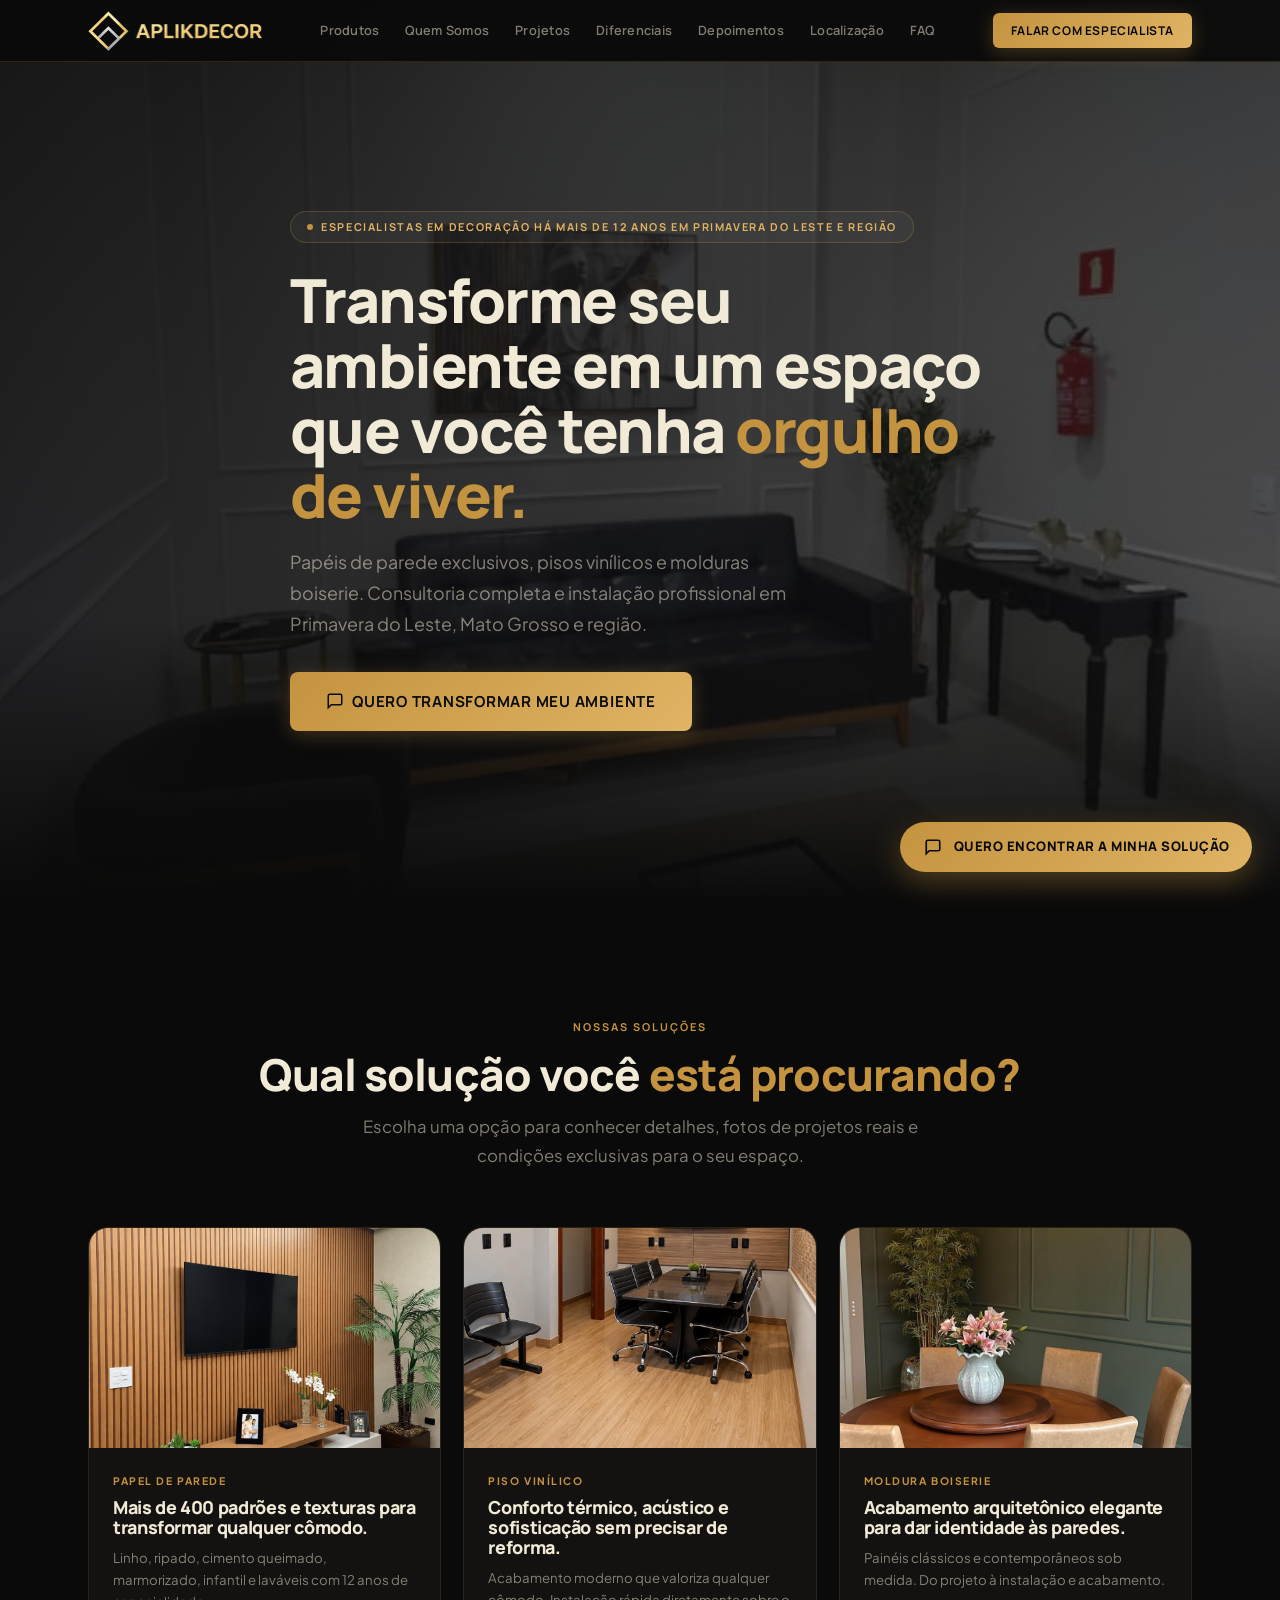
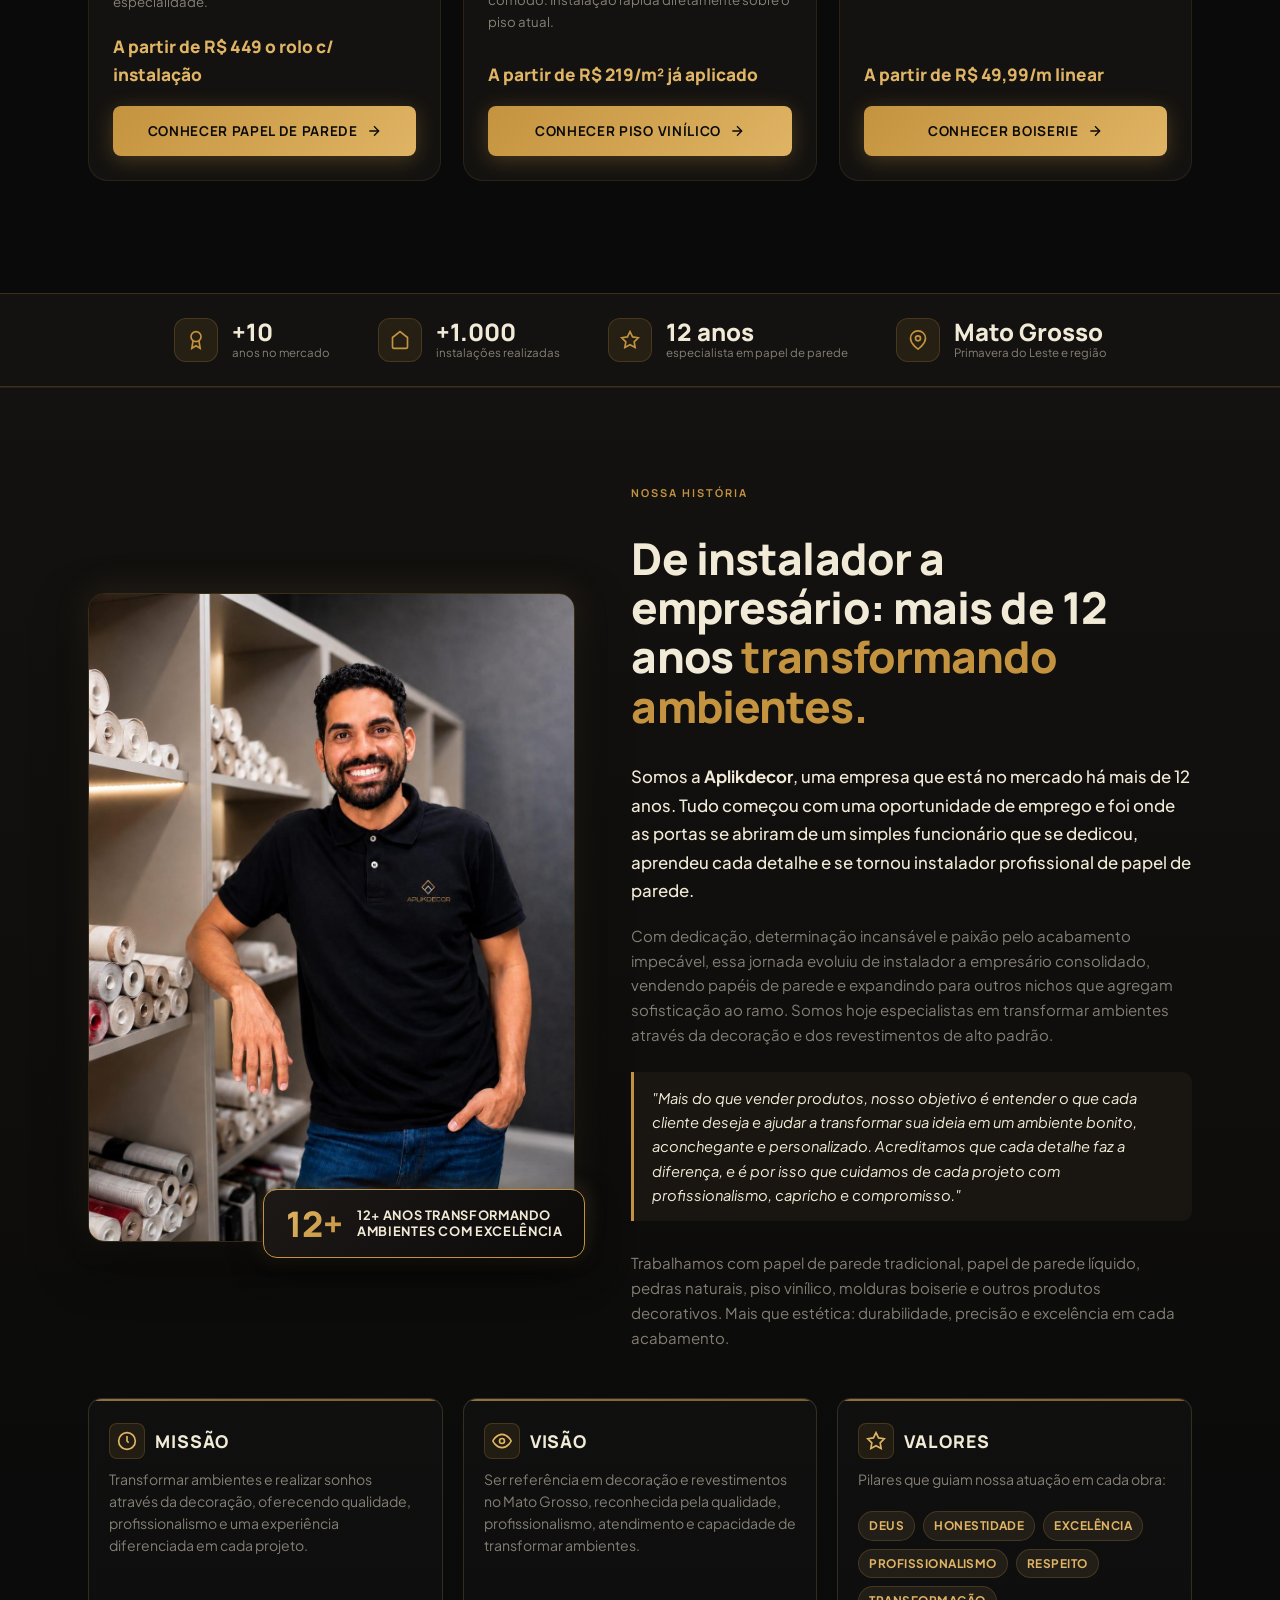
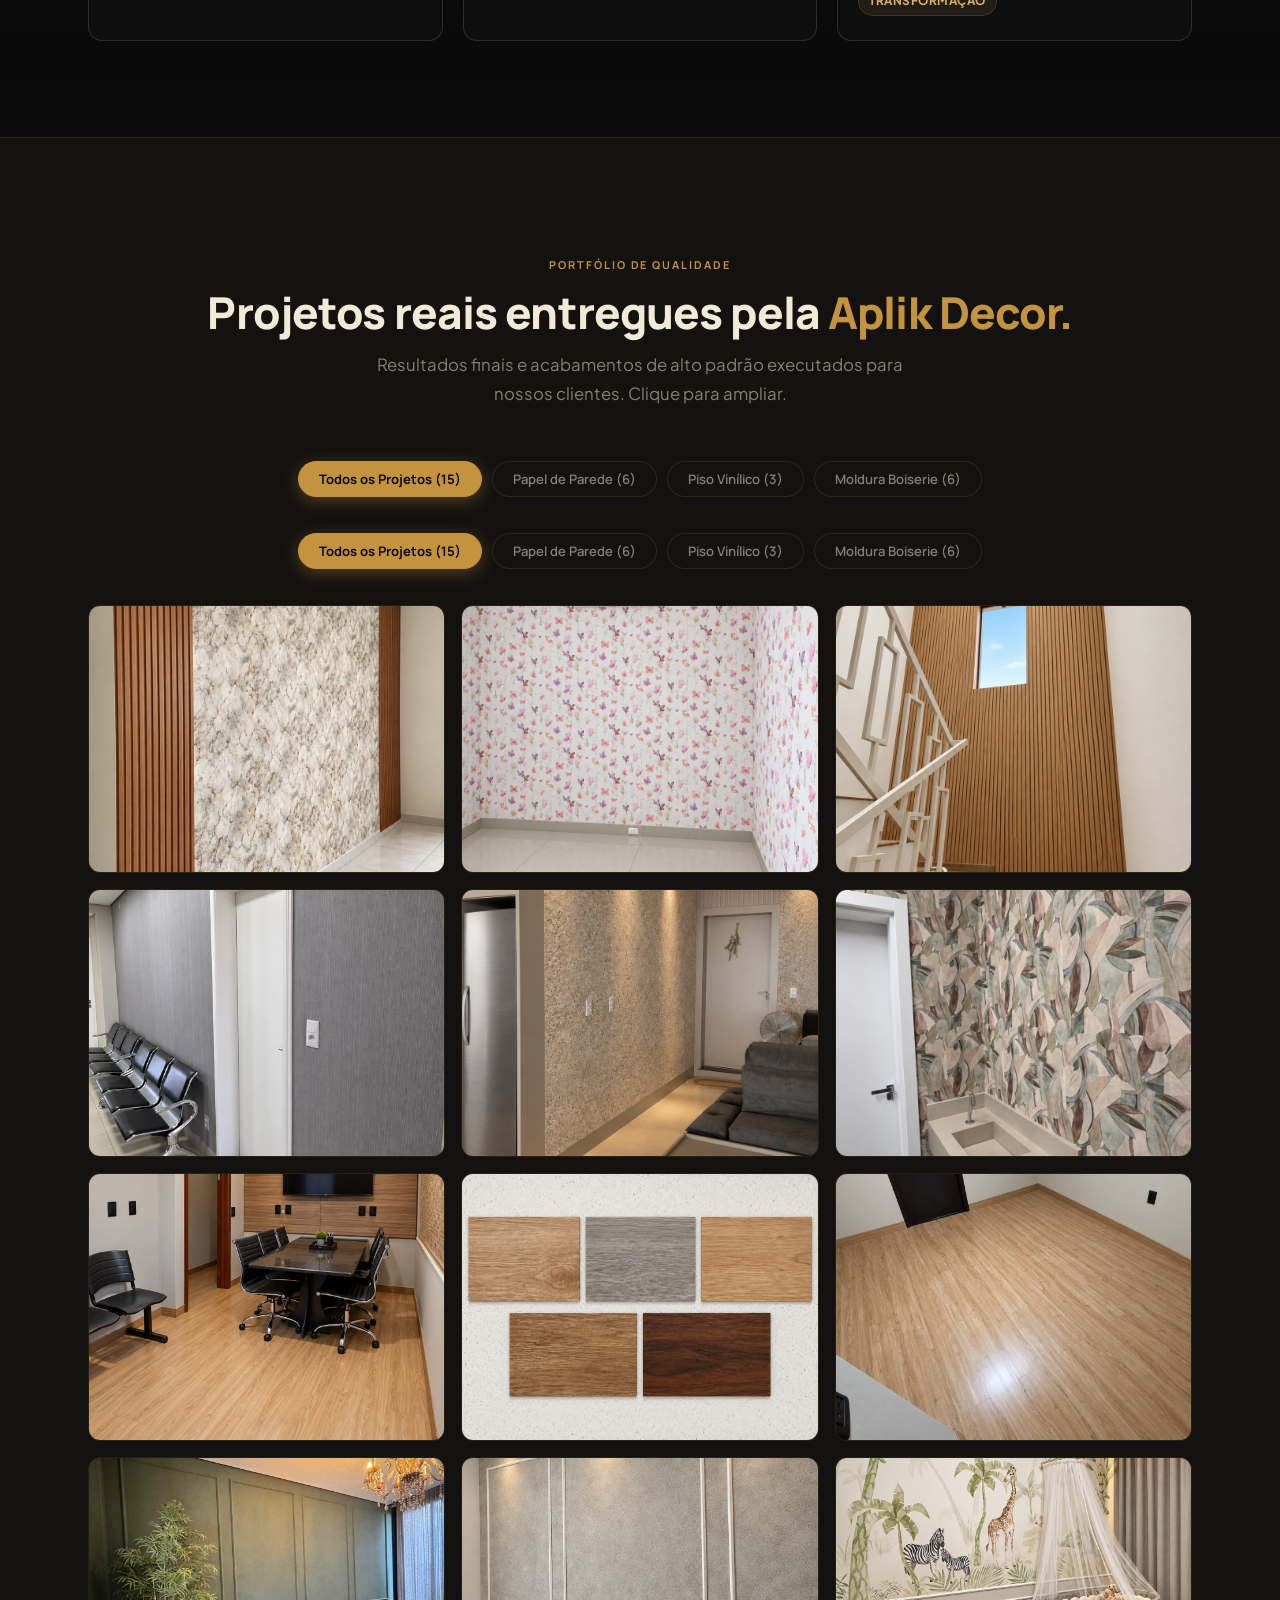
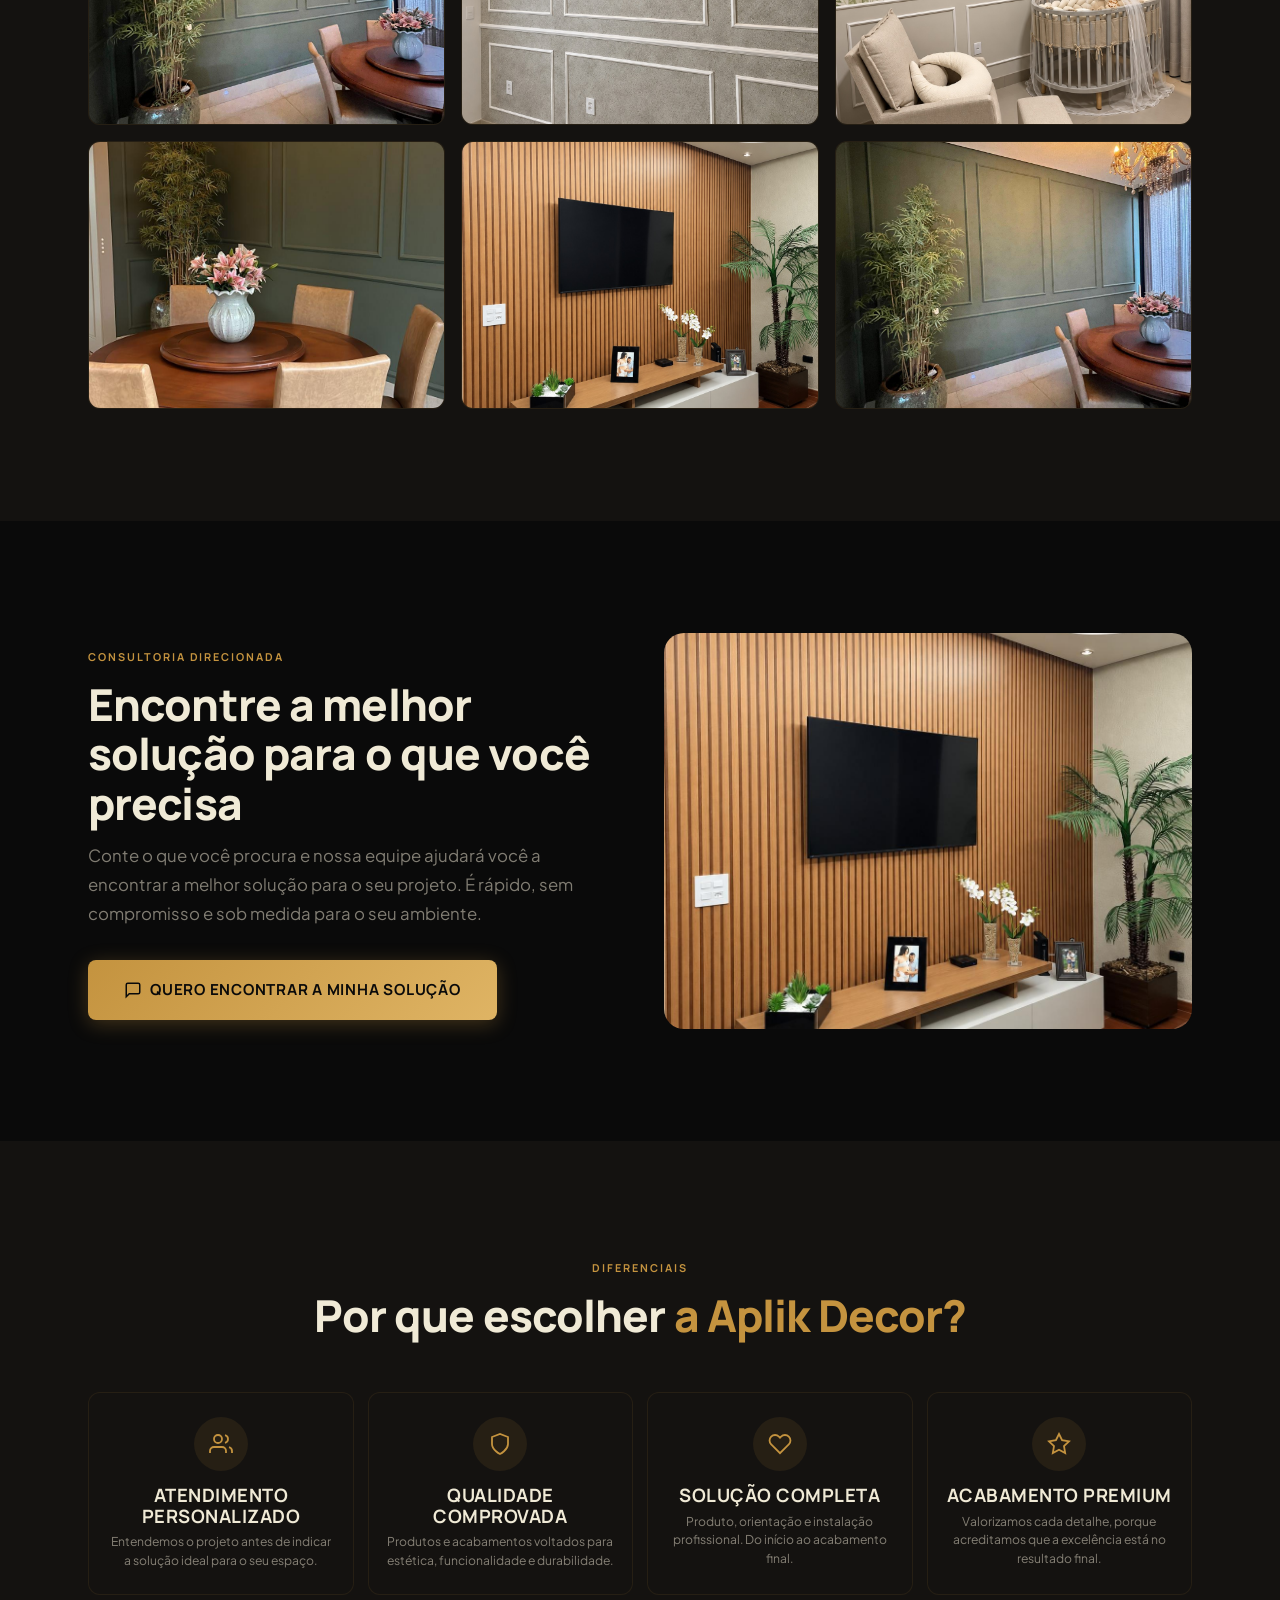
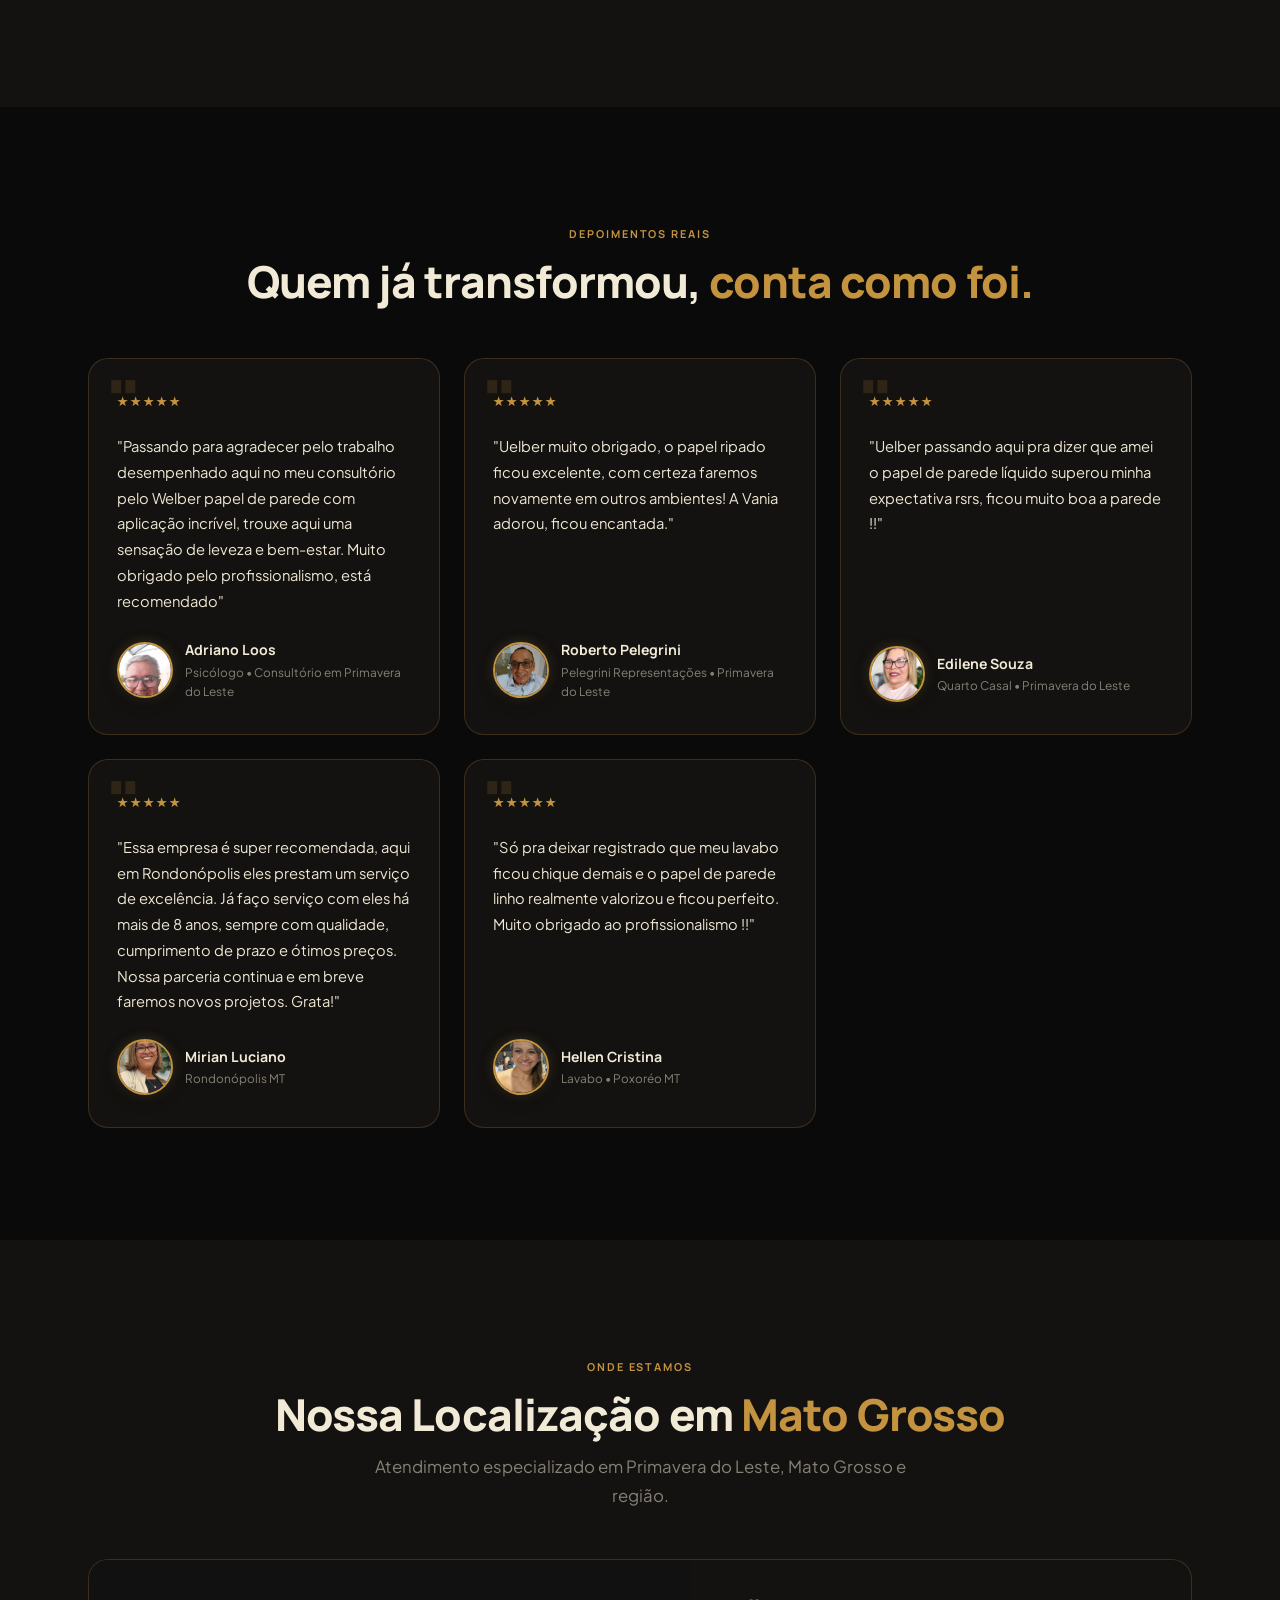
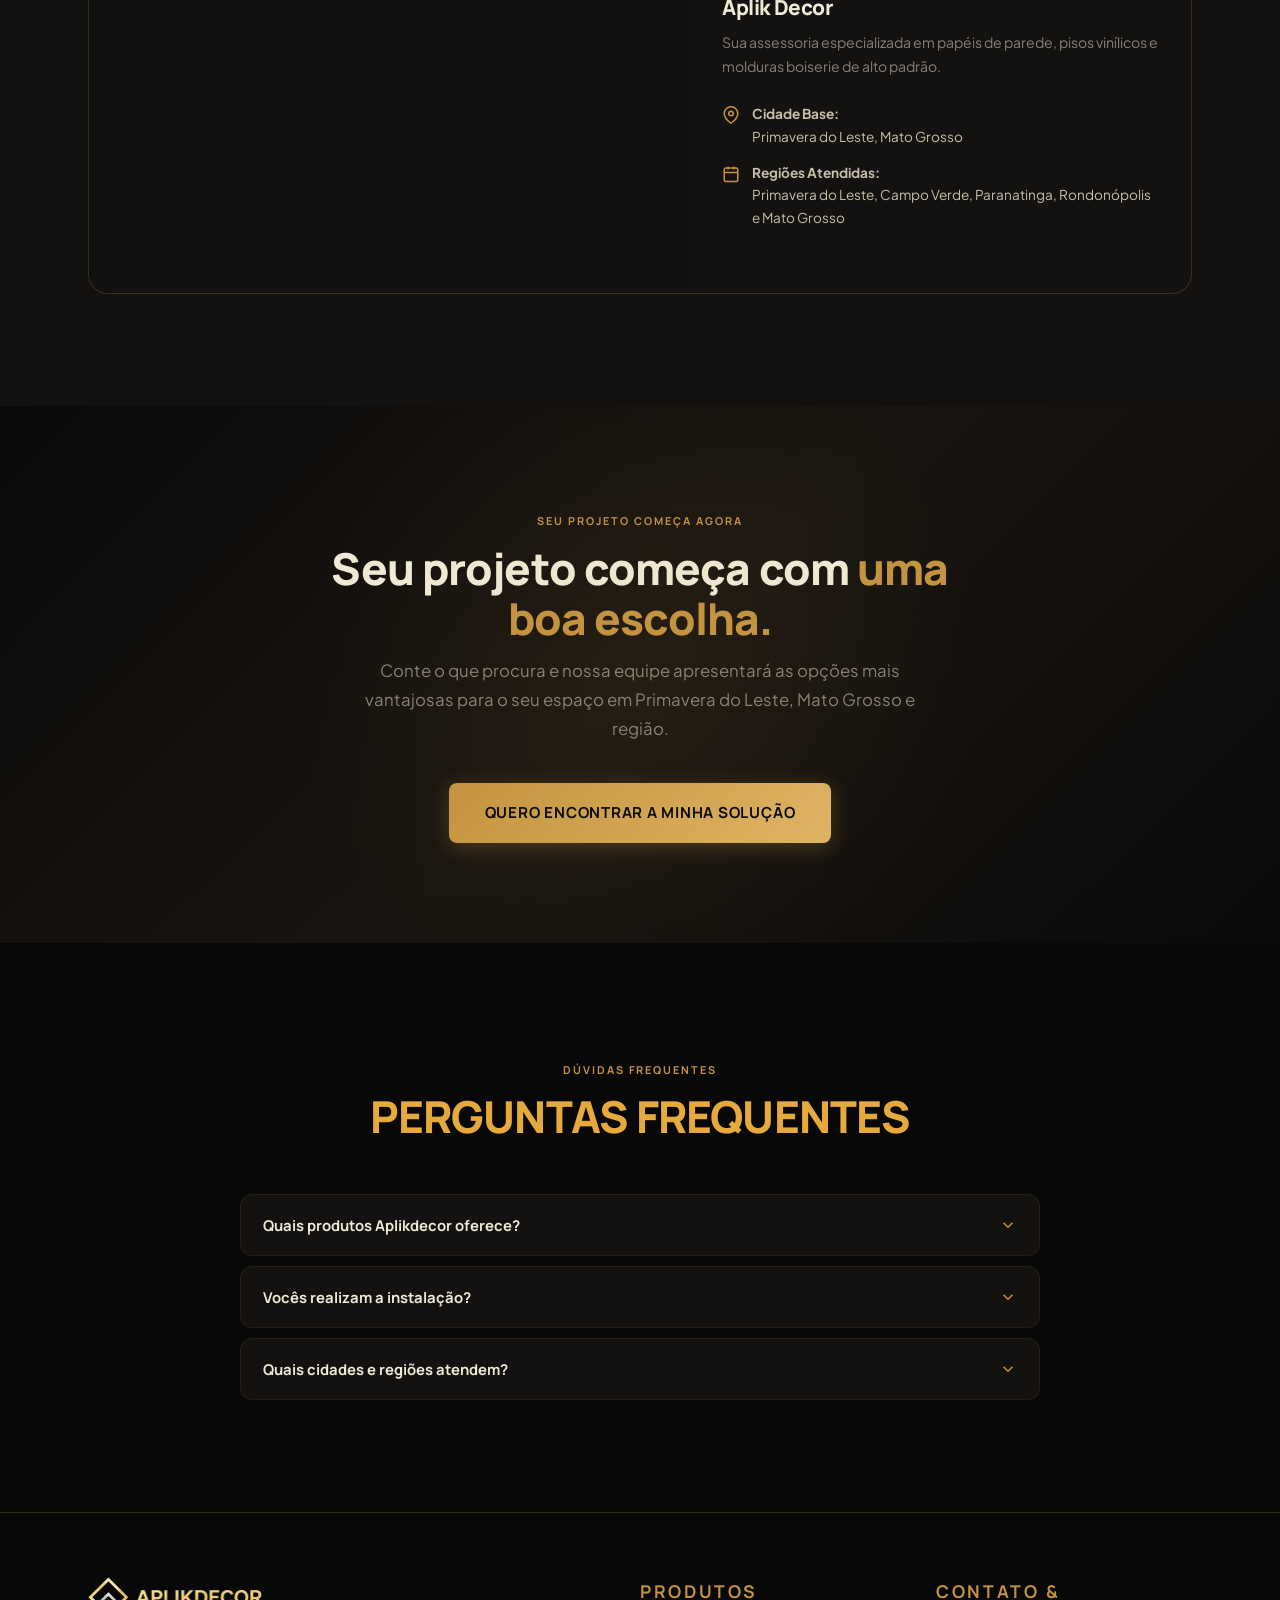
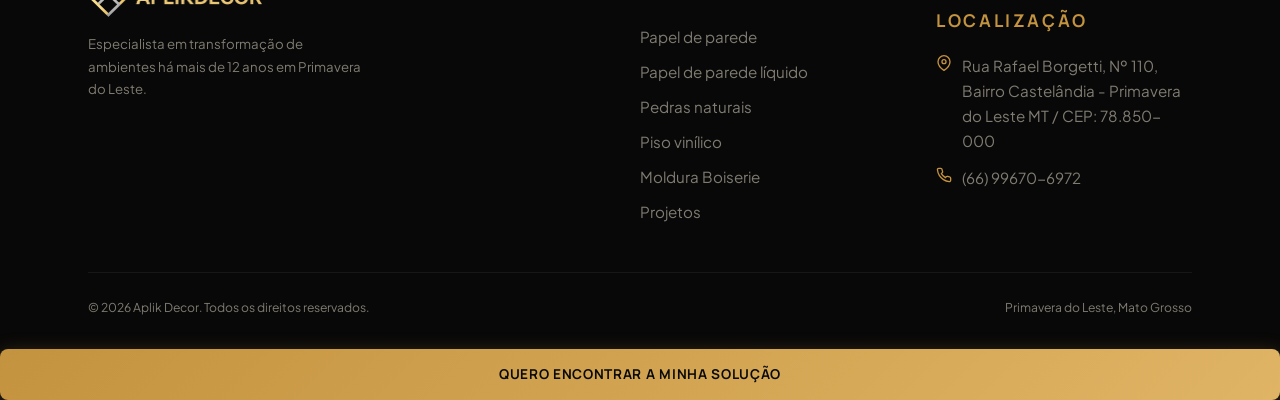
==== commit 4b892529: "feat(lps): aplicar atualizacao cirurgica de outubro/2026 nas 4 landing pages conforme briefing Julia" ====
--- a/index.html
+++ b/index.html
@@ -4,15 +4,15 @@
   <meta charset="UTF-8">
   <meta name="viewport" content="width=device-width, initial-scale=1.0">
   
-  <title>Aplik Decor | Pisos, Molduras e Papel de Parede, Primavera do Leste, Mato Grosso e região</title>
-  <meta name="description" content="Especialistas em Piso Vinílico, Moldura Boiserie e Papel de Parede há mais de 10 anos. Transforme seu ambiente com instalação profissional em Primavera do Leste, Mato Grosso e região.">
+  <title>Aplik Decor | Papel de Parede, Pisos e Molduras Boiserie, Primavera do Leste MT</title>
+  <meta name="description" content="Especialistas em Papel de Parede, Piso Vinílico e Moldura Boiserie há mais de 12 anos. Transforme seu ambiente com instalação profissional em Primavera do Leste, Mato Grosso e região.">
   <meta name="keywords" content="papel de parede primavera do leste, piso vinilico primavera do leste, boiserie mato grosso, decoracao primavera do leste, aplik decor">
 
   <!-- OpenGraph -->
   <meta property="og:type" content="website">
   <meta property="og:url" content="https://aplikdecor.com.br/">
-  <meta property="og:title" content="Aplik Decor | Pisos, Molduras e Papel de Parede">
-  <meta property="og:description" content="Transforme seu espaço com elegância e sofisticação. Mais de 10 anos de experiência e +1.000 instalações realizadas em Mato Grosso e região.">
+  <meta property="og:title" content="Aplik Decor | Papel de Parede, Pisos e Molduras Boiserie">
+  <meta property="og:description" content="Transforme seu espaço com elegância e sofisticação. Mais de 12 anos de experiência e +1.000 instalações realizadas em Mato Grosso e região.">
   <meta property="og:image" content="images/boiserie-projeto-03.jpg">
   <meta property="og:site_name" content="Aplik Decor">
 
@@ -30,7 +30,7 @@
     "@type": "HomeGoodsStore",
     "name": "Aplik Decor",
     "image": "https://aplikdecor.com.br/images/boiserie-projeto-03.jpg",
-    "description": "Especialistas em Piso Vinílico, Moldura Boiserie e Papel de Parede em Primavera do Leste, Mato Grosso e região.",
+    "description": "Especialistas em Papel de Parede, Piso Vinílico e Moldura Boiserie em Primavera do Leste, Mato Grosso e região.",
     "address": {
       "@type": "PostalAddress",
       "addressLocality": "Primavera do Leste",
@@ -109,7 +109,7 @@
       </h1>
 
       <p class="hero-sub">
-        Pisos vinílicos, molduras boiserie e papéis de parede exclusivos. Consultoria completa e instalação profissional em Primavera do Leste, Mato Grosso e região.
+        Papéis de parede exclusivos, pisos vinílicos e molduras boiserie. Consultoria completa e instalação profissional em Primavera do Leste, Mato Grosso e região.
       </p>
 
       <div class="hero-btns">
@@ -134,11 +134,28 @@
       <p class="section-sub" data-anim data-delay="3">Escolha uma opção para conhecer detalhes, fotos de projetos reais e condições exclusivas para o seu espaço.</p>
     </div>
 
-    <div class="product-cards">
-      <!-- Piso Vinílico -->
+            <div class="product-cards">
+      <!-- Papel de Parede -->
       <article class="product-card" data-anim data-delay="1">
         <div class="product-card-img">
-          <img src="images/vinilico-1.jpg" alt="Piso vinílico instalado pela Aplik Decor" loading="lazy">
+          <img src="images/novas/capas/capa-papel-de-parede.jpg" alt="Papel de parede instalado pela Aplik Decor" class="capa-centralizada" loading="lazy">
+        </div>
+        <div class="product-card-body">
+          <div class="product-card-tag">Papel de Parede</div>
+          <h3 class="product-card-title">Mais de 400 padrões e texturas para transformar qualquer cômodo.</h3>
+          <p class="product-card-desc">Linho, ripado, cimento queimado, marmorizado, infantil e laváveis com 12 anos de especialidade.</p>
+          <div class="product-card-price">A partir de R$ 449 o rolo c/ instalação</div>
+          <a href="papel-de-parede.html" class="btn btn-gold" data-cta="papel">
+            Conhecer Papel de Parede
+            <svg width="16" height="16" viewBox="0 0 24 24" fill="none" stroke="currentColor" stroke-width="2" aria-hidden="true"><path d="M5 12h14"/><path d="m12 5 7 7-7 7"/></svg>
+          </a>
+        </div>
+      </article>
+
+      <!-- Piso Vinílico -->
+      <article class="product-card" data-anim data-delay="2">
+        <div class="product-card-img">
+          <img src="images/novas/capas/capa-piso-vinilico.jpg" alt="Piso vinílico instalado pela Aplik Decor" class="capa-centralizada" loading="lazy">
         </div>
         <div class="product-card-body">
           <div class="product-card-tag">Piso Vinílico</div>
@@ -152,10 +169,10 @@
         </div>
       </article>
 
-      <!-- Boiserie -->
-      <article class="product-card" data-anim data-delay="2">
+      <!-- Moldura Boiserie -->
+      <article class="product-card" data-anim data-delay="3">
         <div class="product-card-img">
-          <img src="images/boiserie-projeto-02.jpg" alt="Parede com moldura Boiserie instalada pela Aplik Decor" loading="lazy">
+          <img src="images/novas/capas/capa-moldura-boiserie.jpg" alt="Parede com moldura Boiserie instalada pela Aplik Decor" class="capa-centralizada" loading="lazy">
         </div>
         <div class="product-card-body">
           <div class="product-card-tag">Moldura Boiserie</div>
@@ -168,23 +185,6 @@
           </a>
         </div>
       </article>
-
-      <!-- Papel de Parede -->
-      <article class="product-card" data-anim data-delay="3">
-        <div class="product-card-img">
-          <img src="images/img12.jpeg" alt="Quarto de bebê com papel de parede safari instalado pela Aplik Decor" loading="lazy">
-        </div>
-        <div class="product-card-body">
-          <div class="product-card-tag">Papel de Parede</div>
-          <h3 class="product-card-title">Mais de 400 padrões e texturas para transformar qualquer cômodo.</h3>
-          <p class="product-card-desc">Linho, ripado, cimento queimado, marmorizado, infantil e laváveis com 12 anos de especialidade.</p>
-          <div class="product-card-price">A partir de R$ 449 o rolo c/ instalação</div>
-          <a href="papel-de-parede.html" class="btn btn-gold" data-cta="papel">
-            Conhecer Papel de Parede
-            <svg width="16" height="16" viewBox="0 0 24 24" fill="none" stroke="currentColor" stroke-width="2" aria-hidden="true"><path d="M5 12h14"/><path d="m12 5 7 7-7 7"/></svg>
-          </a>
-        </div>
-      </article>
     </div>
   </div>
 </section>
@@ -250,10 +250,10 @@
         <div class="about-img-frame">
           <img src="images/foto-dono.jpg" alt="Welber Borges e a trajetória da Aplik Decor" loading="lazy">
         </div>
-        <div class="about-experience-badge">
+                        <div class="about-experience-badge">
           <div class="about-exp-num">12+</div>
           <div class="about-exp-text">
-            Anos de<br>Tradição & Excelência
+            12+ ANOS TRANSFORMANDO<br>AMBIENTES COM EXCELÊNCIA
           </div>
         </div>
       </div>
@@ -266,8 +266,8 @@
         </h2>
         <div class="gold-divider"></div>
 
-        <p class="about-intro-p">
-          Somos a <strong>Aplik Decor</strong>, uma empresa que está no mercado há mais de 12 anos. Tudo começou com uma oportunidade de emprego e foi onde as portas se abriram de um simples funcionário que se dedicou, aprendeu cada detalhe e se tornou instalador profissional de papel de parede.
+                        <p class="about-intro-p">
+          Somos a <strong>Aplikdecor</strong>, uma empresa que está no mercado há mais de 12 anos. Tudo começou com uma oportunidade de emprego e foi onde as portas se abriram de um simples funcionário que se dedicou, aprendeu cada detalhe e se tornou instalador profissional de papel de parede.
         </p>
 
         <p class="about-desc-p">
@@ -279,7 +279,7 @@
         </div>
 
         <p class="about-desc-p">
-          Trabalhamos com papel de parede tradicional, papel de parede líquido, molduras boiserie, pisos vinílicos, insulfilm e outros produtos decorativos, sempre buscando unir beleza estética, máxima durabilidade e acabamento profissional.
+          Trabalhamos com papel de parede tradicional, papel de parede líquido, pedras naturais, piso vinílico, molduras boiserie e outros produtos decorativos. Mais que estética: durabilidade, precisão e excelência em cada acabamento.
         </p>
       </div>
 
@@ -350,36 +350,100 @@
       <p class="section-sub" data-anim data-delay="3">Resultados finais e acabamentos de alto padrão executados para nossos clientes. Clique para ampliar.</p>
     </div>
 
+        <div class="filter-nav" data-anim data-delay="2">
+      <button class="filter-btn active" data-filter="all">Todos os Projetos (15)</button>
+      <button class="filter-btn" data-filter="papel">Papel de Parede (6)</button>
+      <button class="filter-btn" data-filter="piso">Piso Vinílico (3)</button>
+      <button class="filter-btn" data-filter="boiserie">Moldura Boiserie (6)</button>
+    </div>
+
+        <div class="filter-nav" data-anim data-delay="2">
+      <button class="filter-btn active" data-filter="all">Todos os Projetos (15)</button>
+      <button class="filter-btn" data-filter="papel">Papel de Parede (6)</button>
+      <button class="filter-btn" data-filter="piso">Piso Vinílico (3)</button>
+      <button class="filter-btn" data-filter="boiserie">Moldura Boiserie (6)</button>
+    </div>
+
     <div class="gallery gallery-3" data-anim>
-      <div class="gitem ar-43 zoomable">
-        <img src="images/vinilico-2.jpg" alt="Piso vinílico instalado com elegância pela Aplik Decor" loading="lazy">
-        <div class="gitem-overlay"></div>
-        <div class="gitem-label">Piso Vinílico • Living Confortável</div>
-      </div>
-      <div class="gitem ar-43 zoomable">
-        <img src="images/vinilico-1.jpg" alt="Piso vinílico com acabamento impecável pela Aplik Decor" loading="lazy">
-        <div class="gitem-overlay"></div>
-        <div class="gitem-label">Piso Vinílico • Instalação Nivelada</div>
-      </div>
-      <div class="gitem ar-43 zoomable">
-        <img src="images/moldura-1.jpg" alt="Moldura Boiserie geométrica instalada pela Aplik Decor" loading="lazy">
-        <div class="gitem-overlay"></div>
-        <div class="gitem-label">Moldura Boiserie • Estilo Clássico</div>
-      </div>
-      <div class="gitem ar-43 zoomable">
-        <img src="images/moldura-2.jpg" alt="Painel com molduras Boiserie de alto padrão" loading="lazy">
+      <!-- 1. PAPEL DE PAREDE (6 FOTOS) -->
+      <div class="gitem ar-43 zoomable style-item" data-category="papel">
+        <img src="images/novas/projetos/papel-de-parede/papel-01-ripado-marmorizado.jpg" alt="Papel de parede ripado e marmorizado aplicado pela Aplik Decor" loading="lazy">
+        <div class="gitem-overlay"></div>
+        <div class="gitem-label">Papel de Parede • Ripado e Marmorizado</div>
+      </div>
+      <div class="gitem ar-43 zoomable style-item" data-category="papel">
+        <img src="images/novas/projetos/papel-de-parede/papel-02-quarto-menina.jpg" alt="Papel de parede quarto de menina instalado pela Aplik Decor" loading="lazy">
+        <div class="gitem-overlay"></div>
+        <div class="gitem-label">Papel de Parede • Quarto de Menina</div>
+      </div>
+      <div class="gitem ar-43 zoomable style-item" data-category="papel">
+        <img src="images/novas/projetos/papel-de-parede/papel-03-tradicional-ripado.jpg" alt="Papel de parede tradicional ripado aplicado pela Aplik Decor" loading="lazy">
+        <div class="gitem-overlay"></div>
+        <div class="gitem-label">Papel de Parede • Tradicional Ripado Nobre</div>
+      </div>
+      <div class="gitem ar-43 zoomable style-item" data-category="papel">
+        <img src="images/novas/projetos/papel-de-parede/papel-04-tradicional-linho.jpg" alt="Papel de parede textura linho instalado pela Aplik Decor" loading="lazy">
+        <div class="gitem-overlay"></div>
+        <div class="gitem-label">Papel de Parede • Tradicional Linho</div>
+      </div>
+      <div class="gitem ar-43 zoomable style-item" data-category="papel">
+        <img src="images/novas/projetos/papel-de-parede/papel-05-papel-liquido.jpg" alt="Papel de parede líquido aplicado pela Aplik Decor" loading="lazy">
+        <div class="gitem-overlay"></div>
+        <div class="gitem-label">Papel de Parede • Textura Papel Líquido</div>
+      </div>
+      <div class="gitem ar-43 zoomable style-item" data-category="papel">
+        <img src="images/novas/projetos/papel-de-parede/papel-06-estampado-lavabo.jpg" alt="Papel de parede estampado para lavabo aplicado pela Aplik Decor" loading="lazy">
+        <div class="gitem-overlay"></div>
+        <div class="gitem-label">Papel de Parede • Estampado Exclusivo Lavabo</div>
+      </div>
+
+      <!-- 2. PISO VINÍLICO (3 FOTOS) -->
+      <div class="gitem ar-43 zoomable style-item" data-category="piso">
+        <img src="images/novas/projetos/piso-vinilico/piso-01-ambiente-instalado.jpg" alt="Piso vinílico instalado pela Aplik Decor em ambiente integrado" loading="lazy">
+        <div class="gitem-overlay"></div>
+        <div class="gitem-label">Piso Vinílico • Sala & Ambientes Integrados</div>
+      </div>
+      <div class="gitem ar-43 zoomable style-item" data-category="piso">
+        <img src="images/novas/projetos/piso-vinilico/piso-02-mostruario-padroes.jpg" alt="Padrões e texturas de piso vinílico da Aplik Decor" loading="lazy">
+        <div class="gitem-overlay"></div>
+        <div class="gitem-label">Piso Vinílico • Mostruário de Padrões e Cores</div>
+      </div>
+      <div class="gitem ar-43 zoomable style-item" data-category="piso">
+        <img src="images/novas/projetos/piso-vinilico/piso-03-living-amadeirado.jpg" alt="Piso vinílico living amadeirado de alto padrão instalado" loading="lazy">
+        <div class="gitem-overlay"></div>
+        <div class="gitem-label">Piso Vinílico • Living Amadeirado</div>
+      </div>
+
+      <!-- 3. MOLDURAS BOISERIE (6 FOTOS) -->
+      <div class="gitem ar-43 zoomable style-item" data-category="boiserie">
+        <img src="images/novas/projetos/boiserie/boiserie-01-painel-geometrico.jpg" alt="Moldura boiserie painel geométrico instalado pela Aplik Decor" loading="lazy">
         <div class="gitem-overlay"></div>
         <div class="gitem-label">Moldura Boiserie • Painel Geométrico</div>
       </div>
-      <div class="gitem ar-43 zoomable">
-        <img src="images/papel-parede-1.jpg" alt="Papel de parede exclusivo aplicado pela Aplik Decor" loading="lazy">
-        <div class="gitem-overlay"></div>
-        <div class="gitem-label">Papel de Parede • Quarto Sofisticado</div>
-      </div>
-      <div class="gitem ar-43 zoomable">
-        <img src="images/papel-parede-2.jpg" alt="Papel de parede decorativo de alta qualidade" loading="lazy">
-        <div class="gitem-overlay"></div>
-        <div class="gitem-label">Papel de Parede • Decoração Exclusiva</div>
+      <div class="gitem ar-43 zoomable style-item" data-category="boiserie">
+        <img src="images/novas/projetos/boiserie/boiserie-02-com-papel-liquido.jpg" alt="Moldura boiserie combinada com papel líquido" loading="lazy">
+        <div class="gitem-overlay"></div>
+        <div class="gitem-label">Moldura Boiserie • Boiserie com Papel Líquido</div>
+      </div>
+      <div class="gitem ar-43 zoomable style-item" data-category="boiserie">
+        <img src="images/novas/projetos/boiserie/boiserie-03-personalizado-luxo.jpg" alt="Moldura boiserie em painel de luxo personalizado" loading="lazy">
+        <div class="gitem-overlay"></div>
+        <div class="gitem-label">Moldura Boiserie • Painel de Alto Padrão</div>
+      </div>
+      <div class="gitem ar-43 zoomable style-item" data-category="boiserie">
+        <img src="images/novas/projetos/boiserie/boiserie-04-classico-sala.jpg" alt="Moldura boiserie estilo clássico para sala nobre" loading="lazy">
+        <div class="gitem-overlay"></div>
+        <div class="gitem-label">Moldura Boiserie • Estilo Clássico Sala</div>
+      </div>
+      <div class="gitem ar-43 zoomable style-item" data-category="boiserie">
+        <img src="images/novas/projetos/boiserie/boiserie-05-com-ripado.jpg" alt="Composição elegante de boiserie com ripado" loading="lazy">
+        <div class="gitem-overlay"></div>
+        <div class="gitem-label">Moldura Boiserie • Composição com Ripado</div>
+      </div>
+      <div class="gitem ar-43 zoomable style-item" data-category="boiserie">
+        <img src="images/novas/projetos/boiserie/boiserie-06-quarto-bebe.jpg" alt="Moldura boiserie em quarto de bebê encantador" loading="lazy">
+        <div class="gitem-overlay"></div>
+        <div class="gitem-label">Moldura Boiserie • Quarto de Bebê</div>
       </div>
     </div>
   </div>
@@ -400,12 +464,12 @@
         </p>
         <a href="#" class="btn btn-gold btn-lg" data-cta="form" id="solucao-ideal-cta">
           <svg width="18" height="18" viewBox="0 0 24 24" fill="none" stroke="currentColor" stroke-width="2" aria-hidden="true"><path d="M21 15a2 2 0 0 1-2 2H7l-4 4V5a2 2 0 0 1 2-2h14a2 2 0 0 1 2 2z"/></svg>
-          Quero Encontrar Minha Solução
+          QUERO ENCONTRAR A MINHA SOLUÇÃO
         </a>
       </div>
       <div data-anim data-delay="2">
         <div class="img-frame zoomable" style="aspect-ratio:4/3">
-          <img src="images/consultoria-principal.jpg" alt="Ambiente planejado e transformado pela Aplik Decor" loading="lazy">
+          <img src="images/novas/capas/capa-papel-de-parede.jpg" alt="Ambiente planejado e transformado pela Aplik Decor" class="capa-centralizada" loading="lazy">
           <div class="img-frame-deco"></div>
         </div>
       </div>
@@ -423,34 +487,34 @@
       <h2 class="section-title" id="why-title" data-anim data-delay="1">Por que escolher <span class="gold">a Aplik Decor?</span></h2>
       <div class="gold-divider" data-anim data-delay="2"></div>
     </div>
-    <div class="why-grid">
+            <div class="why-grid">
       <div class="why-item" data-anim data-delay="1">
         <div class="why-icon" aria-hidden="true">
           <svg width="24" height="24" viewBox="0 0 24 24" fill="none" stroke="currentColor" stroke-width="1.8"><path d="M17 21v-2a4 4 0 0 0-4-4H5a4 4 0 0 0-4 4v2"/><circle cx="9" cy="7" r="4"/><path d="M23 21v-2a4 4 0 0 0-3-3.87"/><path d="M16 3.13a4 4 0 0 1 0 7.75"/></svg>
         </div>
-        <h3 class="why-title">Atendimento Consultivo</h3>
+        <h3 class="why-title">ATENDIMENTO PERSONALIZADO</h3>
         <p class="why-desc">Entendemos o projeto antes de indicar a solução ideal para o seu espaço.</p>
       </div>
       <div class="why-item" data-anim data-delay="2">
         <div class="why-icon" aria-hidden="true">
           <svg width="24" height="24" viewBox="0 0 24 24" fill="none" stroke="currentColor" stroke-width="1.8"><path d="M12 22s8-4 8-10V5l-8-3-8 3v7c0 6 8 10 8 10z"/></svg>
         </div>
-        <h3 class="why-title">Qualidade Comprovada</h3>
+        <h3 class="why-title">QUALIDADE COMPROVADA</h3>
         <p class="why-desc">Produtos e acabamentos voltados para estética, funcionalidade e durabilidade.</p>
       </div>
       <div class="why-item" data-anim data-delay="3">
         <div class="why-icon" aria-hidden="true">
           <svg width="24" height="24" viewBox="0 0 24 24" fill="none" stroke="currentColor" stroke-width="1.8"><path d="M20.84 4.61a5.5 5.5 0 0 0-7.78 0L12 5.67l-1.06-1.06a5.5 5.5 0 0 0-7.78 7.78l1.06 1.06L12 21.23l7.78-7.78 1.06-1.06a5.5 5.5 0 0 0 0-7.78z"/></svg>
         </div>
-        <h3 class="why-title">Solução Completa</h3>
+        <h3 class="why-title">SOLUÇÃO COMPLETA</h3>
         <p class="why-desc">Produto, orientação e instalação profissional. Do início ao acabamento final.</p>
       </div>
       <div class="why-item" data-anim data-delay="4">
         <div class="why-icon" aria-hidden="true">
           <svg width="24" height="24" viewBox="0 0 24 24" fill="none" stroke="currentColor" stroke-width="1.8"><polygon points="12 2 15.09 8.26 22 9.27 17 14.14 18.18 21.02 12 17.77 5.82 21.02 7 14.14 2 9.27 8.91 8.26 12 2"/></svg>
         </div>
-        <h3 class="why-title">Acabamento Premium</h3>
-        <p class="why-desc">Valorizamos cada detalhe. O resultado final é o que nos define há mais de uma década.</p>
+        <h3 class="why-title">ACABAMENTO PREMIUM</h3>
+        <p class="why-desc">Valorizamos cada detalhe, porque acreditamos que a excelência está no resultado final.</p>
       </div>
     </div>
   </div>
@@ -467,60 +531,98 @@
       <div class="gold-divider" data-anim data-delay="2"></div>
     </div>
 
-    <div class="testimonials-grid" data-anim data-delay="2">
-      <!-- Depoimento 1: Poxoréu - MT -->
+            <div class="testimonials-grid" data-anim data-delay="2">
+      <!-- Depoimento 1: Adriano Loos -->
       <div class="testimonial">
         <div>
           <div class="stars">★★★★★</div>
           <p class="testimonial-text">
-            "Passando para agradecer pelo trabalho desempenhado aqui no meu lavabo pelo Welber Borges, papel de parede com aplicação incrível, trazendo uma sensação de leveza e bem-estar. Muito obrigado ao profissionalismo, recomendadíssimo!"
+            "Passando para agradecer pelo trabalho desempenhado aqui no meu consultório pelo Welber papel de parede com aplicação incrível, trouxe aqui uma sensação de leveza e bem-estar. Muito obrigado pelo profissionalismo, está recomendado"
           </p>
         </div>
         <div class="testimonial-author">
           <div class="testimonial-avatar">
-            <img src="images/cliente-psicologo.jpg" alt="Foto Adriano Loos" loading="lazy">
+            <img src="images/novas/feedbacks/cliente-01-adriano.jpg" alt="Foto Adriano Loos" loading="lazy">
           </div>
           <div>
             <div class="testimonial-name">Adriano Loos</div>
-            <div class="testimonial-role">Psicólogo • Poxoréu, MT (Papel de Parede no Lavabo)</div>
-          </div>
-        </div>
-      </div>
-
-      <!-- Depoimento 2: Rondonópolis, MT -->
+            <div class="testimonial-role">Psicólogo • Consultório em Primavera do Leste</div>
+          </div>
+        </div>
+      </div>
+
+      <!-- Depoimento 2: Roberto Pelegrini -->
       <div class="testimonial">
         <div>
           <div class="stars">★★★★★</div>
           <p class="testimonial-text">
-            "Essa empresa é super recomendada, aqui em Rondonópolis eles prestam um serviço de excelência. Já faço serviço com eles a mais de 8 anos, sempre com qualidade, cumprimento de prazo e ótimos preços. Nossa parceria continua e em breve faremos novos projetos. Grata!"
+            "Uelber muito obrigado, o papel ripado ficou excelente, com certeza faremos novamente em outros ambientes! A Vania adorou, ficou encantada."
           </p>
         </div>
         <div class="testimonial-author">
           <div class="testimonial-avatar">
-            <img src="images/cliente-mirian.jpg" alt="Foto Mirian Luciano" loading="lazy">
+            <img src="images/novas/feedbacks/cliente-02-roberto.jpg" alt="Foto Roberto Pelegrini" loading="lazy">
           </div>
           <div>
-            <div class="testimonial-name">Mirian Luciano</div>
-            <div class="testimonial-role">Rondonópolis, MT (Parceria há mais de 8 anos • Quartos Infantis)</div>
-          </div>
-        </div>
-      </div>
-
-      <!-- Depoimento 3: Primavera do Leste, MT -->
+            <div class="testimonial-name">Roberto Pelegrini</div>
+            <div class="testimonial-role">Pelegrini Representações • Primavera do Leste</div>
+          </div>
+        </div>
+      </div>
+
+      <!-- Depoimento 3: Edilene Souza -->
       <div class="testimonial">
         <div>
           <div class="stars">★★★★★</div>
           <p class="testimonial-text">
-            "Uelber muito obrigado, o papel ficou excelente! O resultado ficou incrível, com certeza faremos novamente em outros ambientes! A Vania adorou, ficou encantada! Parabéns, seu trabalho é impecável!"
+            "Uelber passando aqui pra dizer que amei o papel de parede líquido superou minha expectativa rsrs, ficou muito boa a parede !!"
           </p>
         </div>
         <div class="testimonial-author">
           <div class="testimonial-avatar">
-            <img src="images/cliente-pelegrini.jpg" alt="Foto Pelegrini" loading="lazy">
+            <img src="images/novas/feedbacks/cliente-03-edilene.jpg" alt="Foto Edilene Souza" loading="lazy">
           </div>
           <div>
-            <div class="testimonial-name">Pelegrini & Vânia</div>
-            <div class="testimonial-role">Primavera do Leste, MT (Papel de Parede Ripado)</div>
+            <div class="testimonial-name">Edilene Souza</div>
+            <div class="testimonial-role">Quarto Casal • Primavera do Leste</div>
+          </div>
+        </div>
+      </div>
+
+      <!-- Depoimento 4: Mirian Luciano -->
+      <div class="testimonial">
+        <div>
+          <div class="stars">★★★★★</div>
+          <p class="testimonial-text">
+            "Essa empresa é super recomendada, aqui em Rondonópolis eles prestam um serviço de excelência. Já faço serviço com eles há mais de 8 anos, sempre com qualidade, cumprimento de prazo e ótimos preços. Nossa parceria continua e em breve faremos novos projetos. Grata!"
+          </p>
+        </div>
+        <div class="testimonial-author">
+          <div class="testimonial-avatar">
+            <img src="images/novas/feedbacks/cliente-04-mirian.jpg" alt="Foto Mirian Luciano" loading="lazy">
+          </div>
+          <div>
+            <div class="testimonial-name">Mirian Luciano</div>
+            <div class="testimonial-role">Rondonópolis MT</div>
+          </div>
+        </div>
+      </div>
+
+      <!-- Depoimento 5: Hellen Cristina -->
+      <div class="testimonial">
+        <div>
+          <div class="stars">★★★★★</div>
+          <p class="testimonial-text">
+            "Só pra deixar registrado que meu lavabo ficou chique demais e o papel de parede linho realmente valorizou e ficou perfeito. Muito obrigado ao profissionalismo !!"
+          </p>
+        </div>
+        <div class="testimonial-author">
+          <div class="testimonial-avatar">
+            <img src="images/novas/feedbacks/cliente-05-hellen.jpg" alt="Foto Hellen Cristina" loading="lazy">
+          </div>
+          <div>
+            <div class="testimonial-name">Hellen Cristina</div>
+            <div class="testimonial-role">Lavabo • Poxoréo MT</div>
           </div>
         </div>
       </div>
@@ -555,7 +657,7 @@
       </div>
       <div class="location-info">
         <h3 class="location-title">Aplik Decor</h3>
-        <p class="location-desc">Sua assessoria especializada em pisos vinílicos, molduras boiserie e papéis de parede de alto padrão.</p>
+        <p class="location-desc">Sua assessoria especializada em papéis de parede, pisos vinílicos e molduras boiserie de alto padrão.</p>
         <div class="location-items">
           <div class="location-item">
             <svg width="18" height="18" viewBox="0 0 24 24" fill="none" stroke="currentColor" stroke-width="2" aria-hidden="true"><path d="M21 10c0 7-9 13-9 13s-9-6-9-13a9 9 0 0 1 18 0z"/><circle cx="12" cy="10" r="3"/></svg>
@@ -586,7 +688,7 @@
     <h2 class="section-title" id="cta-title" data-anim data-delay="1">Seu projeto começa com <span class="gold">uma boa escolha.</span></h2>
     <p class="section-sub" data-anim data-delay="2">Conte o que procura e nossa equipe apresentará as opções mais vantajosas para o seu espaço em Primavera do Leste, Mato Grosso e região.</p>
     <div class="hero-btns" style="justify-content:center;margin-top:40px" data-anim data-delay="3">
-      <a href="#" class="btn btn-gold btn-lg" data-cta="form" id="final-cta">Quero Encontrar Minha Solução</a>
+      <a href="#" class="btn btn-gold btn-lg" data-cta="form" id="final-cta">QUERO ENCONTRAR A MINHA SOLUÇÃO</a>
     </div>
   </div>
 </section>
@@ -598,26 +700,26 @@
   <div class="container">
     <div class="text-center" style="margin-bottom:52px">
       <div class="section-label" data-anim>Dúvidas Frequentes</div>
-      <h2 class="section-title" id="faq-title" data-anim data-delay="1">Perguntas <span class="gold">frequentes</span></h2>
+      <h2 class="section-title text-yellow" id="faq-title" data-anim data-delay="1" style="color: #e5a93c !important; text-transform: uppercase !important;">PERGUNTAS FREQUENTES</h2>
     </div>
     <div class="faq" style="max-width:800px;margin:0 auto" data-anim data-delay="2">
       <div class="faq-item">
         <button class="faq-btn" aria-expanded="false">
-          Quais produtos a Aplik Decor oferece?
+          Quais produtos Aplikdecor oferece?
           <svg width="18" height="18" viewBox="0 0 24 24" fill="none" stroke="currentColor" stroke-width="2" aria-hidden="true"><path d="m6 9 6 6 6-6"/></svg>
         </button>
         <div class="faq-body">
-          <div class="faq-body-inner">Trabalhamos com Piso Vinílico, Moldura Boiserie e Papel de Parede em diversas texturas e estilos: linho, ripado, cimento queimado, marmorizado, florais e muito mais.</div>
+          <div class="faq-body-inner">Trabalhamos com uma linha completa de soluções para transformar e valorizar seu ambiente, incluindo papéis de parede em diversos modelos, estilos e texturas, papel de parede líquido com várias opções de cores, piso vinílico disponível em diferentes cores, e molduras boiserie para um acabamento sofisticado e personalizado.</div>
         </div>
       </div>
 
       <div class="faq-item">
         <button class="faq-btn" aria-expanded="false">
-          Vocês realizam instalação?
+          Vocês realizam a instalação?
           <svg width="18" height="18" viewBox="0 0 24 24" fill="none" stroke="currentColor" stroke-width="2" aria-hidden="true"><path d="m6 9 6 6 6-6"/></svg>
         </button>
         <div class="faq-body">
-          <div class="faq-body-inner">Sim! Para Piso Vinílico e Papel de Parede, a instalação profissional já é inclusa. Para Boiserie, oferecemos o pacote completo de fornecimento + aplicação.</div>
+          <div class="faq-body-inner">Sim, para papel de parede, piso vinílico e molduras a instalação profissional já é inclusa.</div>
         </div>
       </div>
 
@@ -627,7 +729,7 @@
           <svg width="18" height="18" viewBox="0 0 24 24" fill="none" stroke="currentColor" stroke-width="2" aria-hidden="true"><path d="m6 9 6 6 6-6"/></svg>
         </button>
         <div class="faq-body">
-          <div class="faq-body-inner">Nossa base é em Primavera do Leste, Mato Grosso, e atendemos também Campo Verde, Paranatinga, Rondonópolis e cidades da região.</div>
+          <div class="faq-body-inner">Nossa base é em Primavera do Leste MT. Mas atendemos também Campo Verde, Poxoréu, Rondonópolis, Paranatinga e outras cidades da região.</div>
         </div>
       </div>
     </div>
@@ -644,18 +746,18 @@
         <a href="index.html" class="logo" aria-label="Aplik Decor - Início">
           <img src="images/logo-aplik-horizontal.png" alt="Aplik Decor" class="logo-img">
         </a>
-        <p>Especialistas em transformação de ambientes há mais de 10 anos em Primavera do Leste, Mato Grosso e região.</p>
+        <p>Especialista em transformação de ambientes há mais de 12 anos em Primavera do Leste.</p>
       </div>
 
       <nav aria-label="Links rápidos do rodapé">
         <div class="footer-title">Produtos</div>
         <div class="footer-links">
-          <a href="piso-vinilico.html" data-cta="piso">Piso Vinílico</a>
+          <a href="papel-de-parede.html" data-cta="papel">Papel de parede</a>
+          <a href="papel-de-parede.html#variedade" data-cta="papel">Papel de parede líquido</a>
+          <a href="papel-de-parede.html#variedade" data-cta="papel">Pedras naturais</a>
+          <a href="piso-vinilico.html" data-cta="piso">Piso vinílico</a>
           <a href="boiserie.html" data-cta="boiserie">Moldura Boiserie</a>
-          <a href="papel-de-parede.html" data-cta="papel">Papel de Parede</a>
           <a href="#projetos">Projetos</a>
-          <a href="#depoimentos">Depoimentos</a>
-          <a href="#localizacao">Localização</a>
         </div>
       </nav>
 
@@ -664,7 +766,11 @@
         <div class="footer-contact">
           <div class="footer-contact-item">
             <svg width="16" height="16" viewBox="0 0 24 24" fill="none" stroke="currentColor" stroke-width="2" aria-hidden="true"><path d="M21 10c0 7-9 13-9 13s-9-6-9-13a9 9 0 0 1 18 0z"/><circle cx="12" cy="10" r="3"/></svg>
-            <span>Atendimento especializado em Primavera do Leste, Mato Grosso e região</span>
+            <p>Rua Rafael Borgetti, Nº 110, Bairro Castelândia - Primavera do Leste MT / CEP: 78.850-000</p>
+          </div>
+          <div class="footer-contact-item">
+            <svg width="16" height="16" viewBox="0 0 24 24" fill="none" stroke="currentColor" stroke-width="2" aria-hidden="true"><path d="M22 16.92v3a2 2 0 0 1-2.18 2 19.79 19.79 0 0 1-8.63-3.07 19.5 19.5 0 0 1-6-6 19.79 19.79 0 0 1-3.07-8.67A2 2 0 0 1 4.11 2h3a2 2 0 0 1 2 1.72 12.84 12.84 0 0 0 .7 2.81 2 2 0 0 1-.45 2.11L8.09 9.91a16 16 0 0 0 6 6l1.27-1.27a2 2 0 0 1 2.11-.45 12.84 12.84 0 0 0 2.81.7A2 2 0 0 1 22 16.92z"/></svg>
+            <p><a href="tel:66996706972" style="color:inherit">(66) 99670-6972</a></p>
           </div>
         </div>
       </div>
@@ -682,13 +788,13 @@
   <div class="float-cta-icon">
     <svg width="18" height="18" viewBox="0 0 24 24" fill="none" stroke="currentColor" stroke-width="2.2"><path d="M21 15a2 2 0 0 1-2 2H7l-4 4V5a2 2 0 0 1 2-2h14a2 2 0 0 1 2 2z"/></svg>
   </div>
-  <span>Quero Encontrar Minha Solução</span>
+  <span>QUERO ENCONTRAR A MINHA SOLUÇÃO</span>
 </a>
 
 <!-- Sticky Mobile Bar (100% Formulário) -->
 <div class="mobile-sticky-bar" id="mobile-sticky-bar" aria-label="Ação de conversão">
   <div class="mobile-sticky-inner">
-    <a href="#" class="btn btn-gold" style="width:100%" data-cta="form">Quero Encontrar Minha Solução</a>
+    <a href="#" class="btn btn-gold" style="width:100%" data-cta="form">QUERO ENCONTRAR A MINHA SOLUÇÃO</a>
   </div>
 </div>
 
--- a/style.css
+++ b/style.css
@@ -15,9 +15,11 @@
   --preto-card2:  #1C1916;
   --dourado:      #C4933F;
   --dourado-light:#DFB464;
+  --dourado-claro:#DFB464;
   --dourado-dark: #9A6E28;
   --dourado-pale: rgba(196,147,63,.10);
   --dourado-borda:rgba(196,147,63,.22);
+  --dourado-gradiente: linear-gradient(135deg, #DFB464, #C4933F);
   --creme:        #F0EAD6;
   --creme-escuro: #C8BFA8;
   --texto:        #EDE7D3;
@@ -1573,7 +1575,7 @@
    ========================================================================== */
 .section-about {
   position: relative;
-  background: linear-gradient(180deg, var(--bg-card) 0%, rgba(10, 10, 10, 0.95) 100%);
+  background: linear-gradient(180deg, var(--preto-card) 0%, rgba(10, 10, 10, 0.95) 100%);
   border-top: 1px solid rgba(200, 169, 110, 0.15);
   border-bottom: 1px solid rgba(200, 169, 110, 0.15);
   padding: 96px 0;
@@ -1634,6 +1636,7 @@
   color: var(--dourado-claro);
   background: var(--dourado-gradiente);
   -webkit-background-clip: text;
+  background-clip: text;
   -webkit-text-fill-color: transparent;
 }
 
@@ -1789,4 +1792,41 @@
   }
 }
 
-
+/* ==============================================================================
+   AJUSTES OUTUBRO 2026 - BRIEFING JULIANA
+   ============================================================================== */
+/* FAQ Amarelo e Caixa Alta */
+#faq .section-title {
+  color: #e5a93c !important;
+  text-transform: uppercase !important;
+}
+
+/* Centralização das Capas de Projetos */
+.capa-centralizada, .gitem-capa img {
+  object-position: center center !important;
+  object-fit: cover !important;
+}
+
+/* Aumento de fonte dos Diferenciais */
+.why-card h3, .why-item h3, .why-title {
+  font-size: 1.15rem !important;
+  letter-spacing: 0.5px;
+  text-transform: uppercase;
+}
+
+/* Aumento de fonte do Rodapé */
+.footer-col h4, .footer-title {
+  font-size: 1.1rem !important;
+}
+
+.footer-links a, .footer-contact p, .footer-contact span, .footer-contact-item span, .footer-contact-item p {
+  font-size: 0.95rem !important;
+}
+
+/* Ajuste responsivo dos Depoimentos (5 cards) */
+@media (min-width: 992px) {
+  .testimonials-grid {
+    grid-template-columns: repeat(auto-fit, minmax(320px, 1fr));
+  }
+}
+
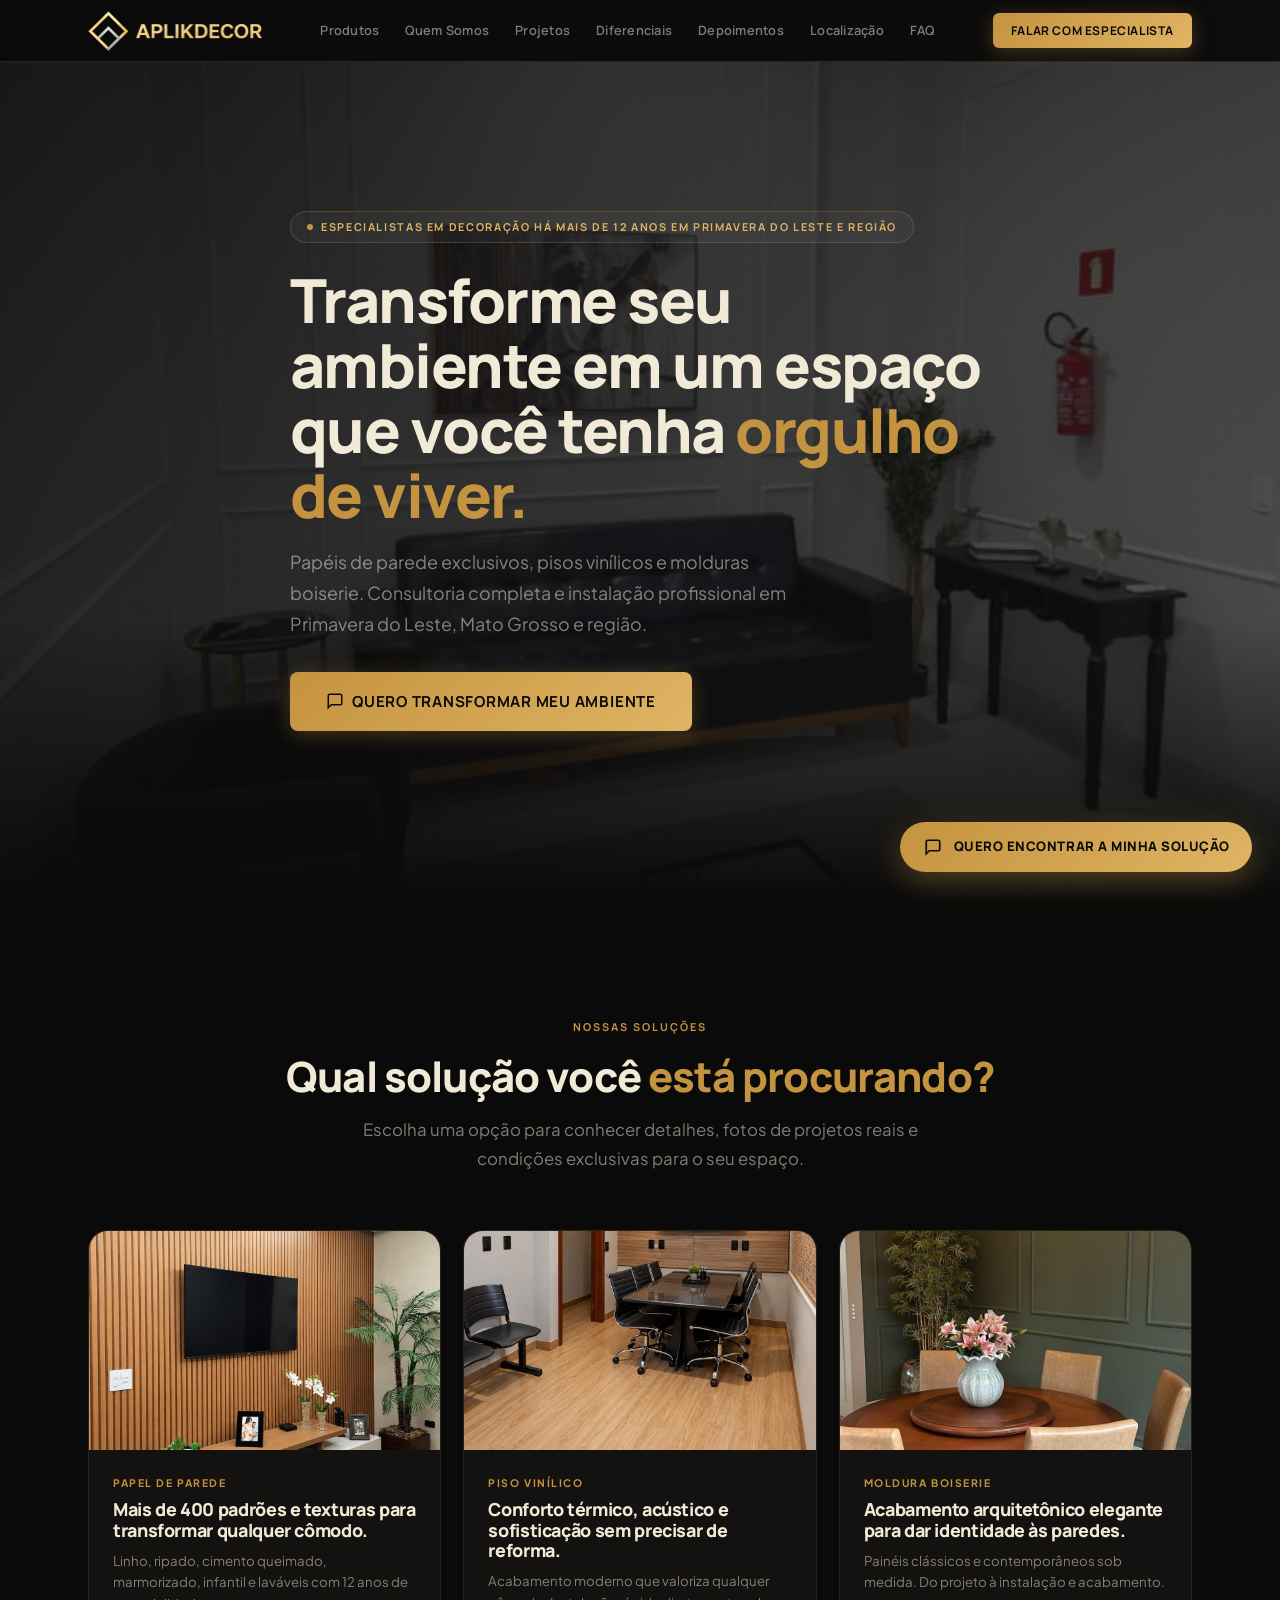
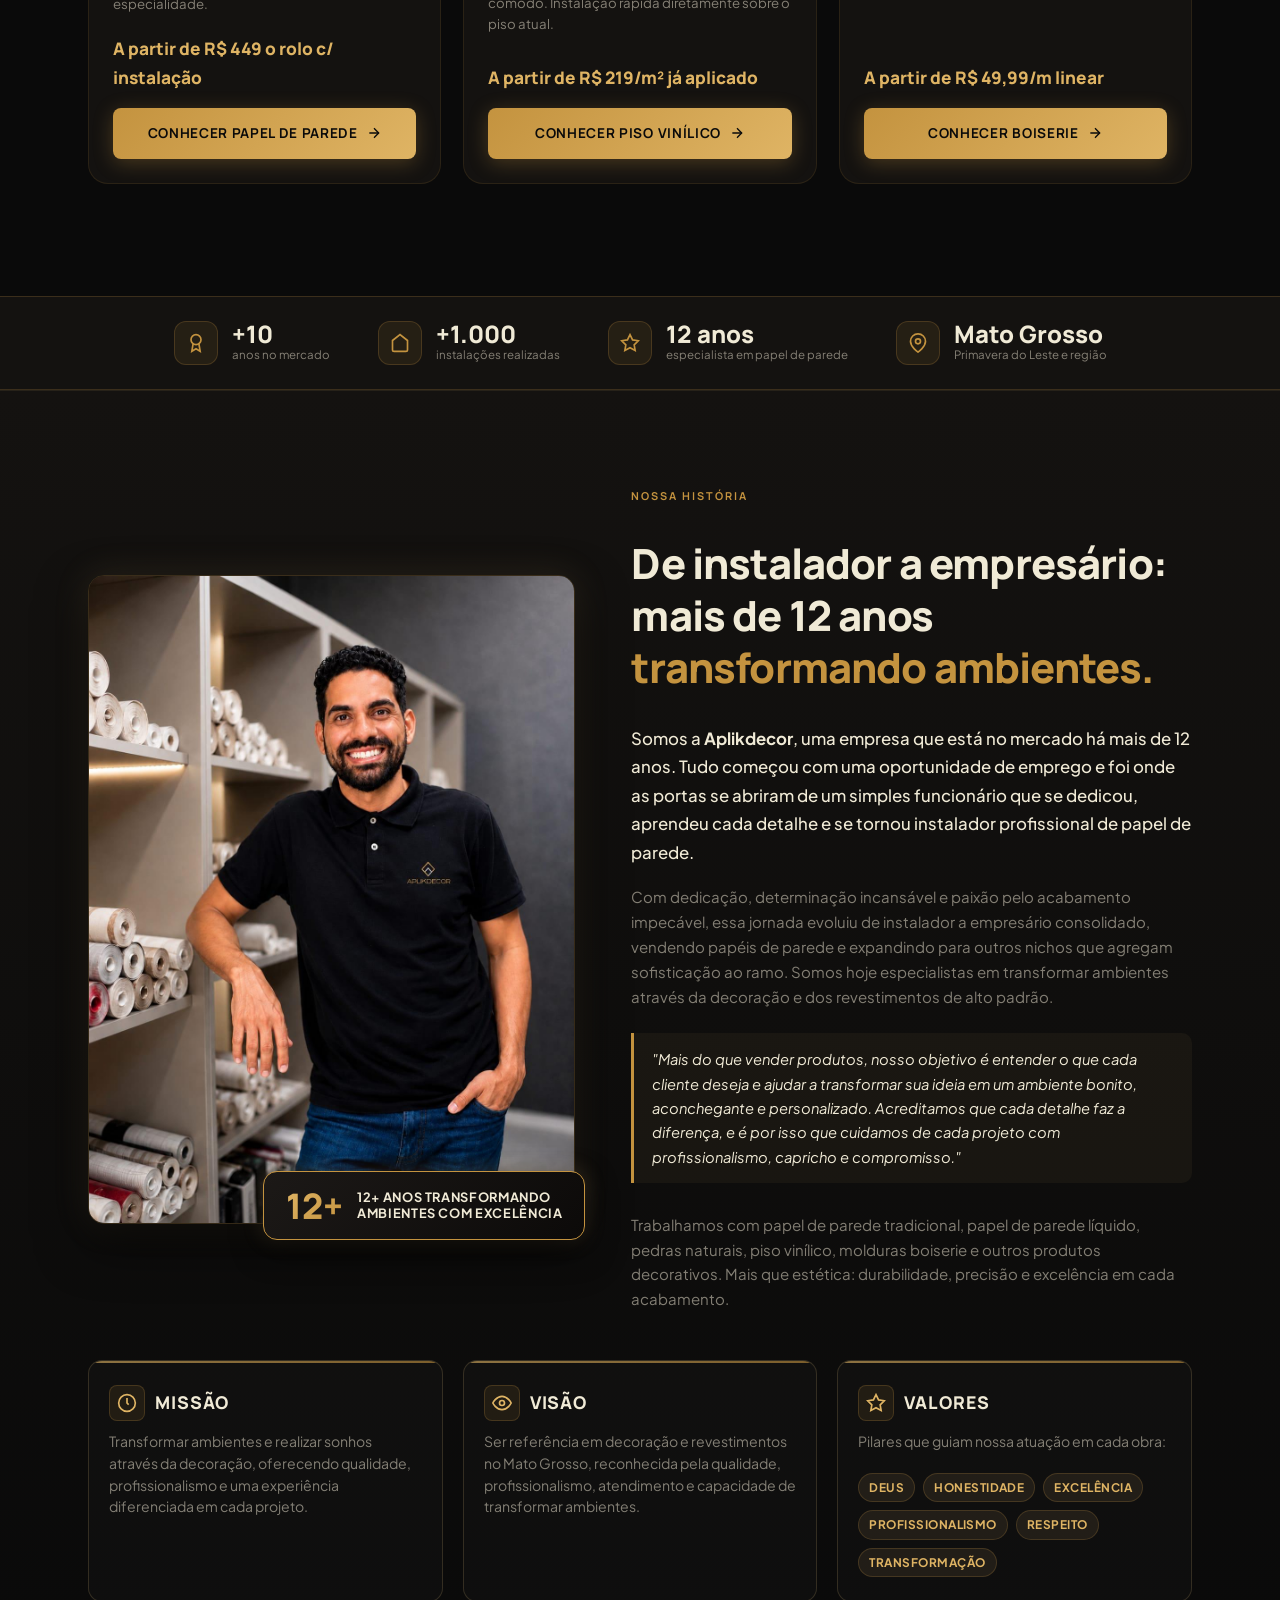
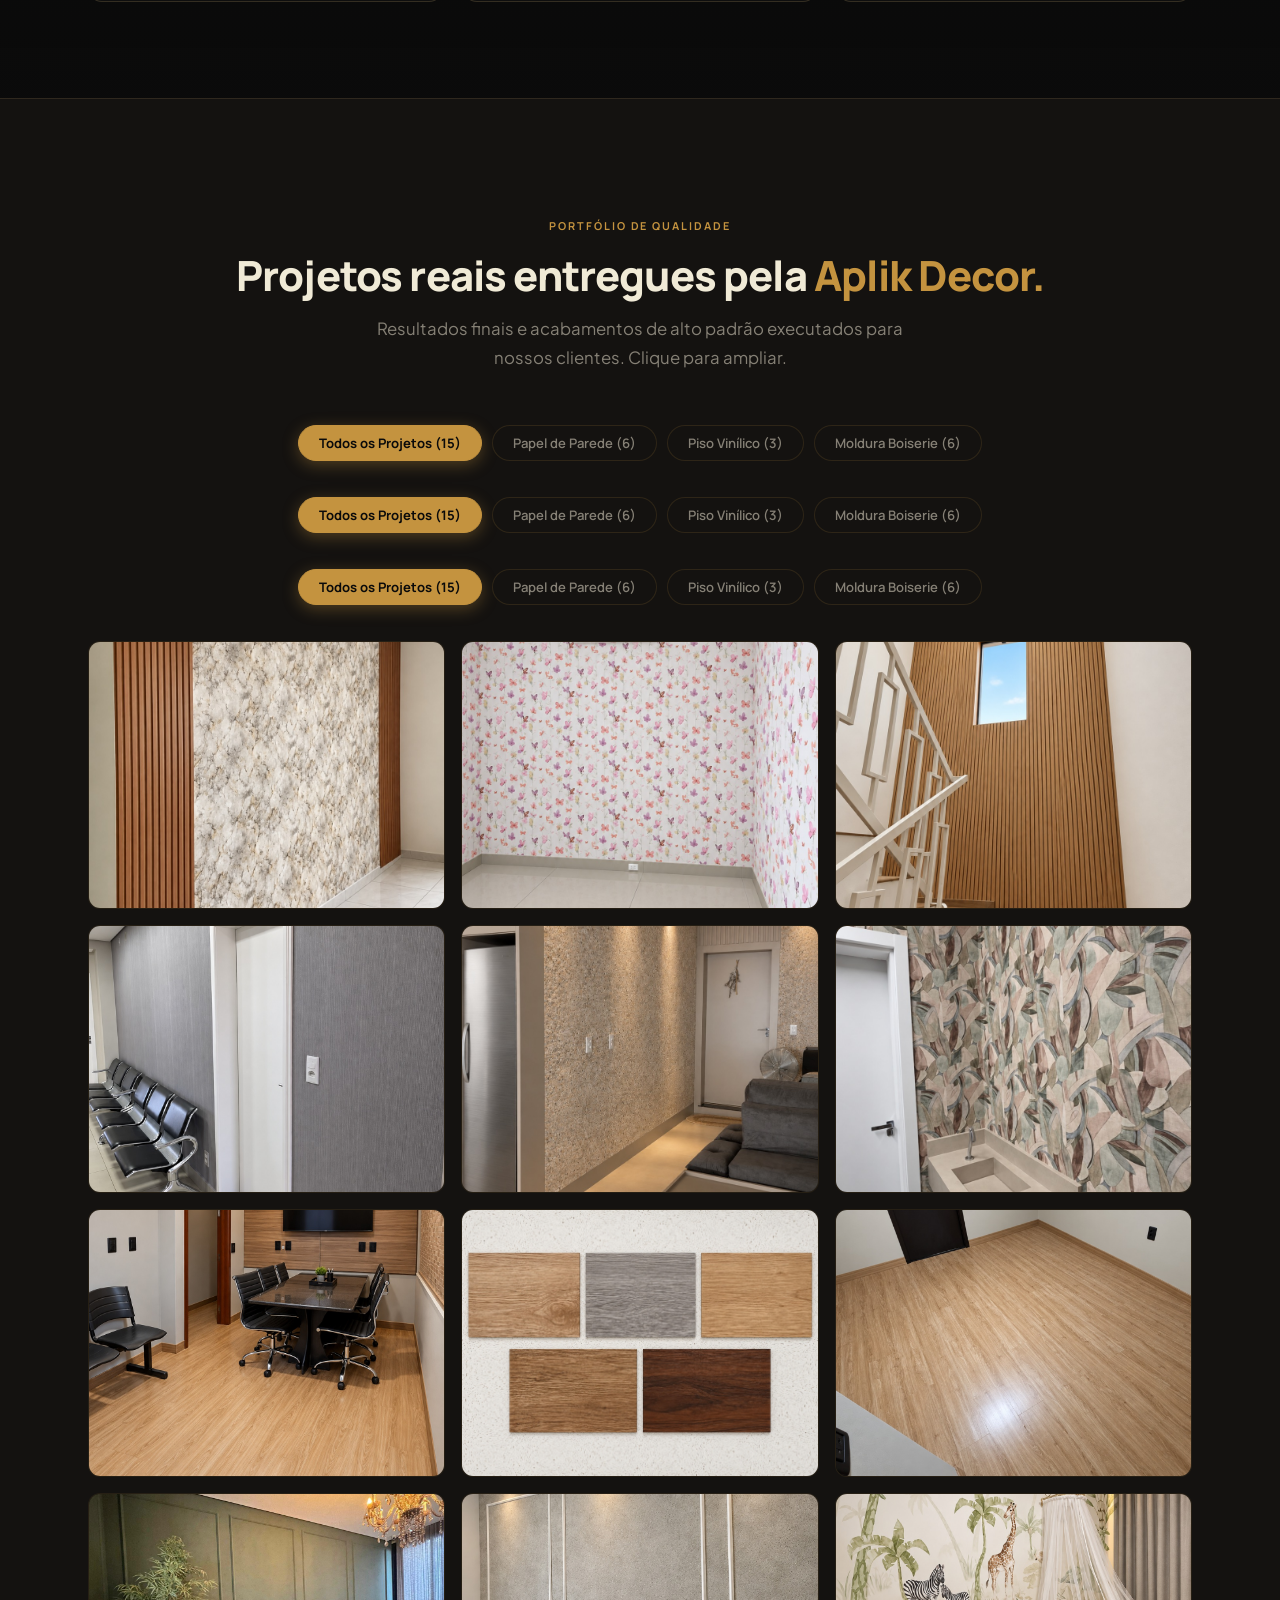
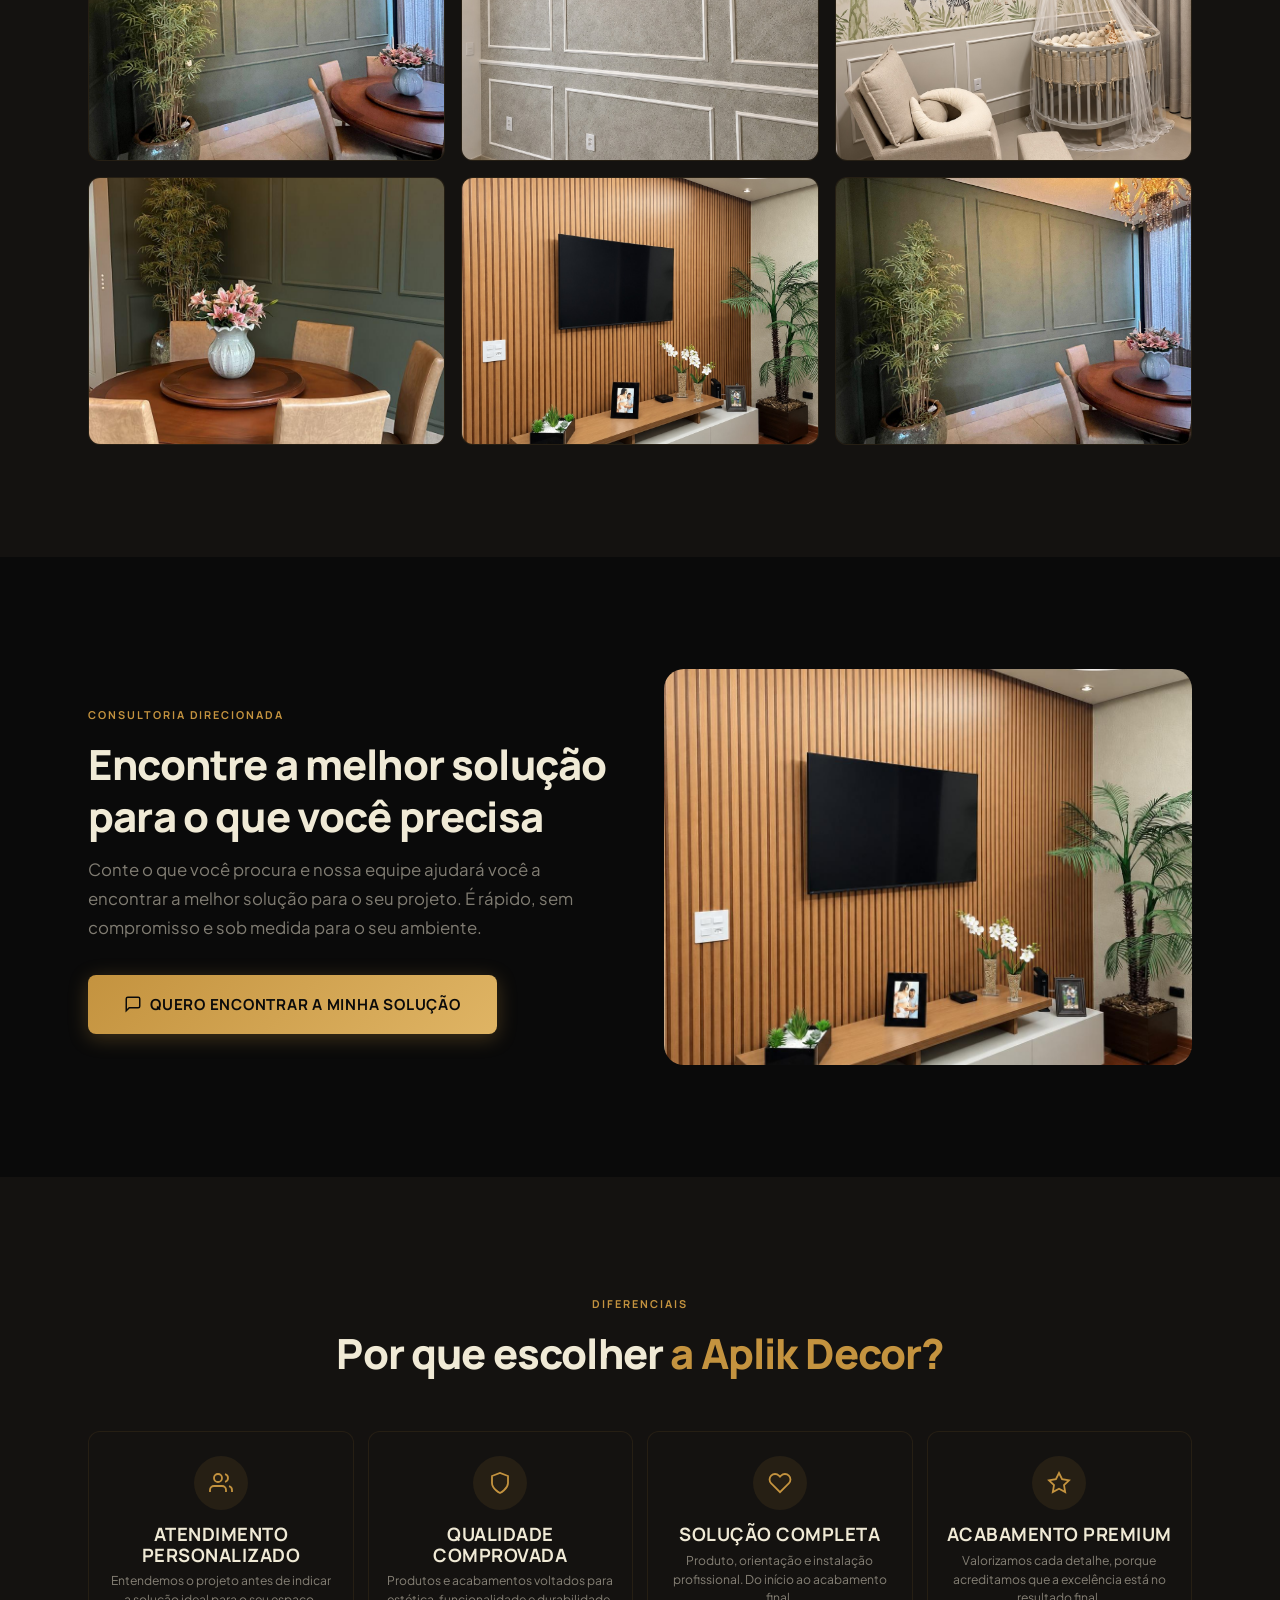
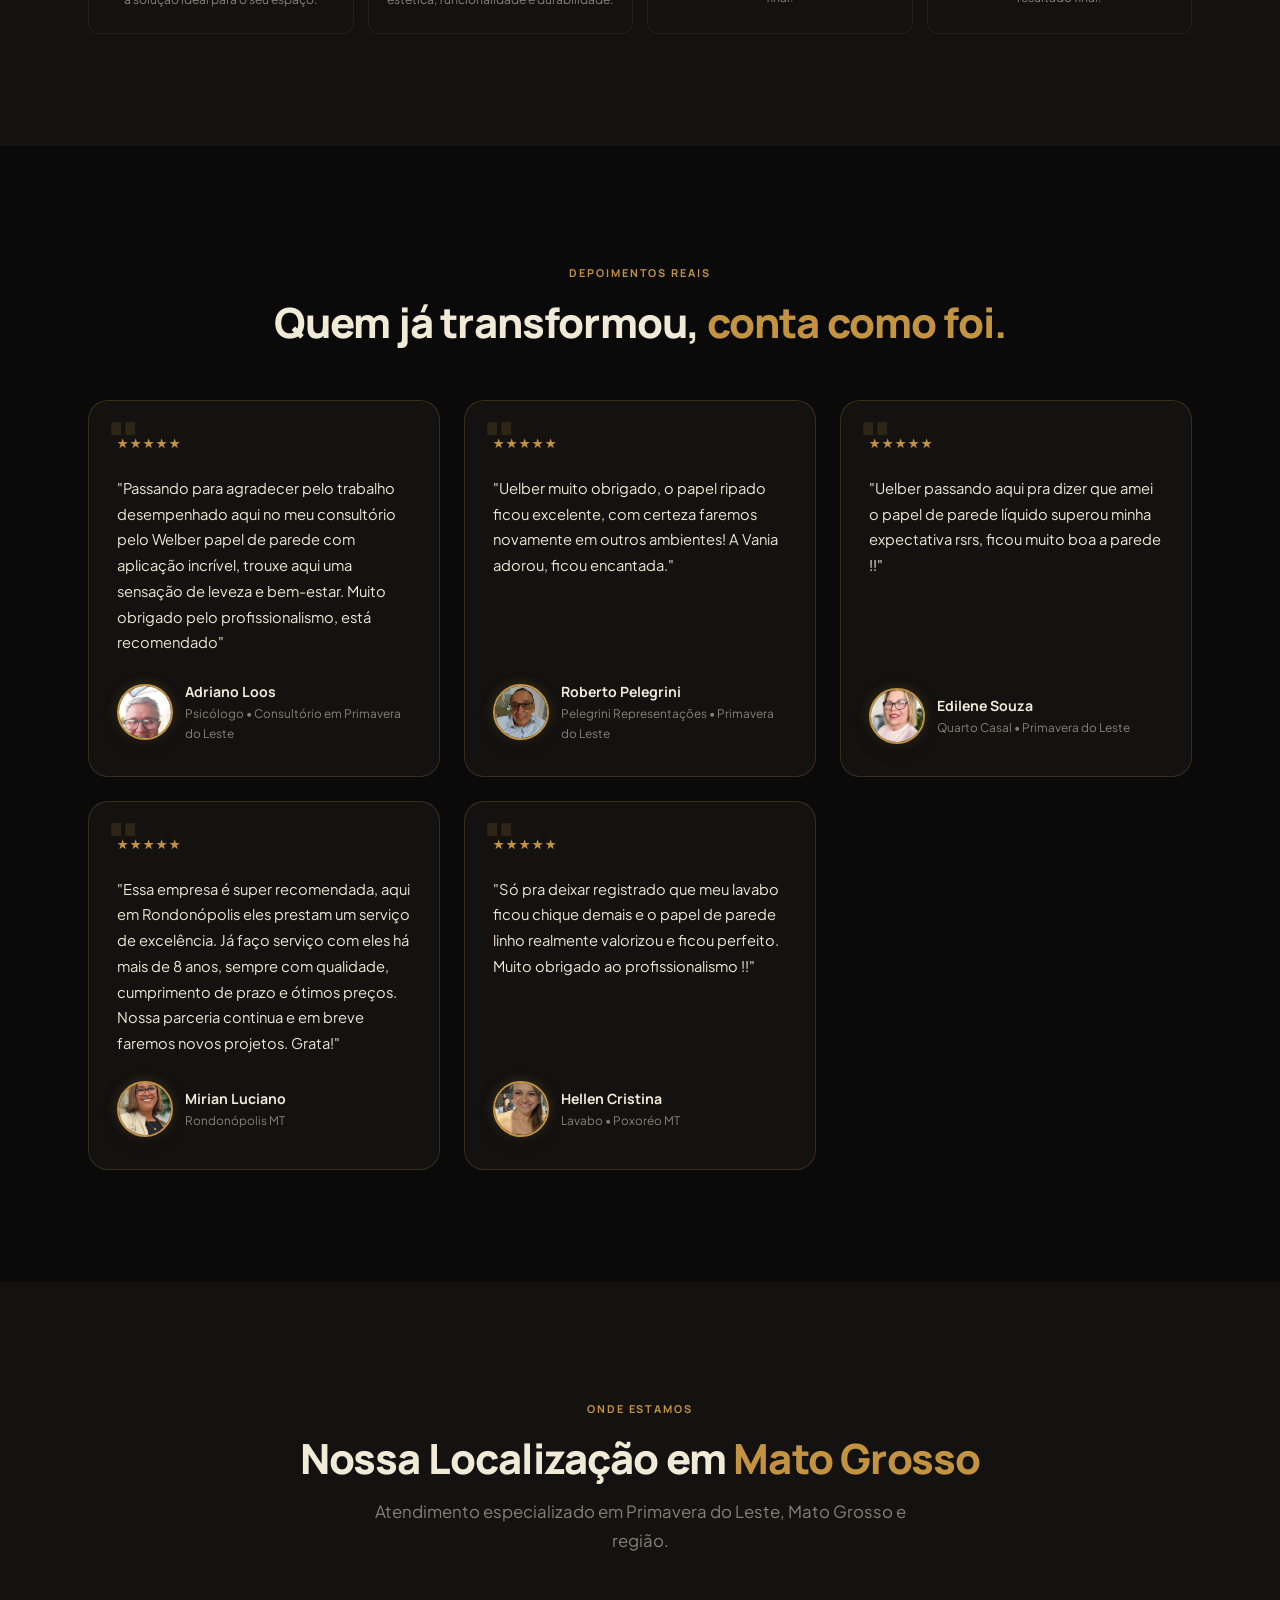
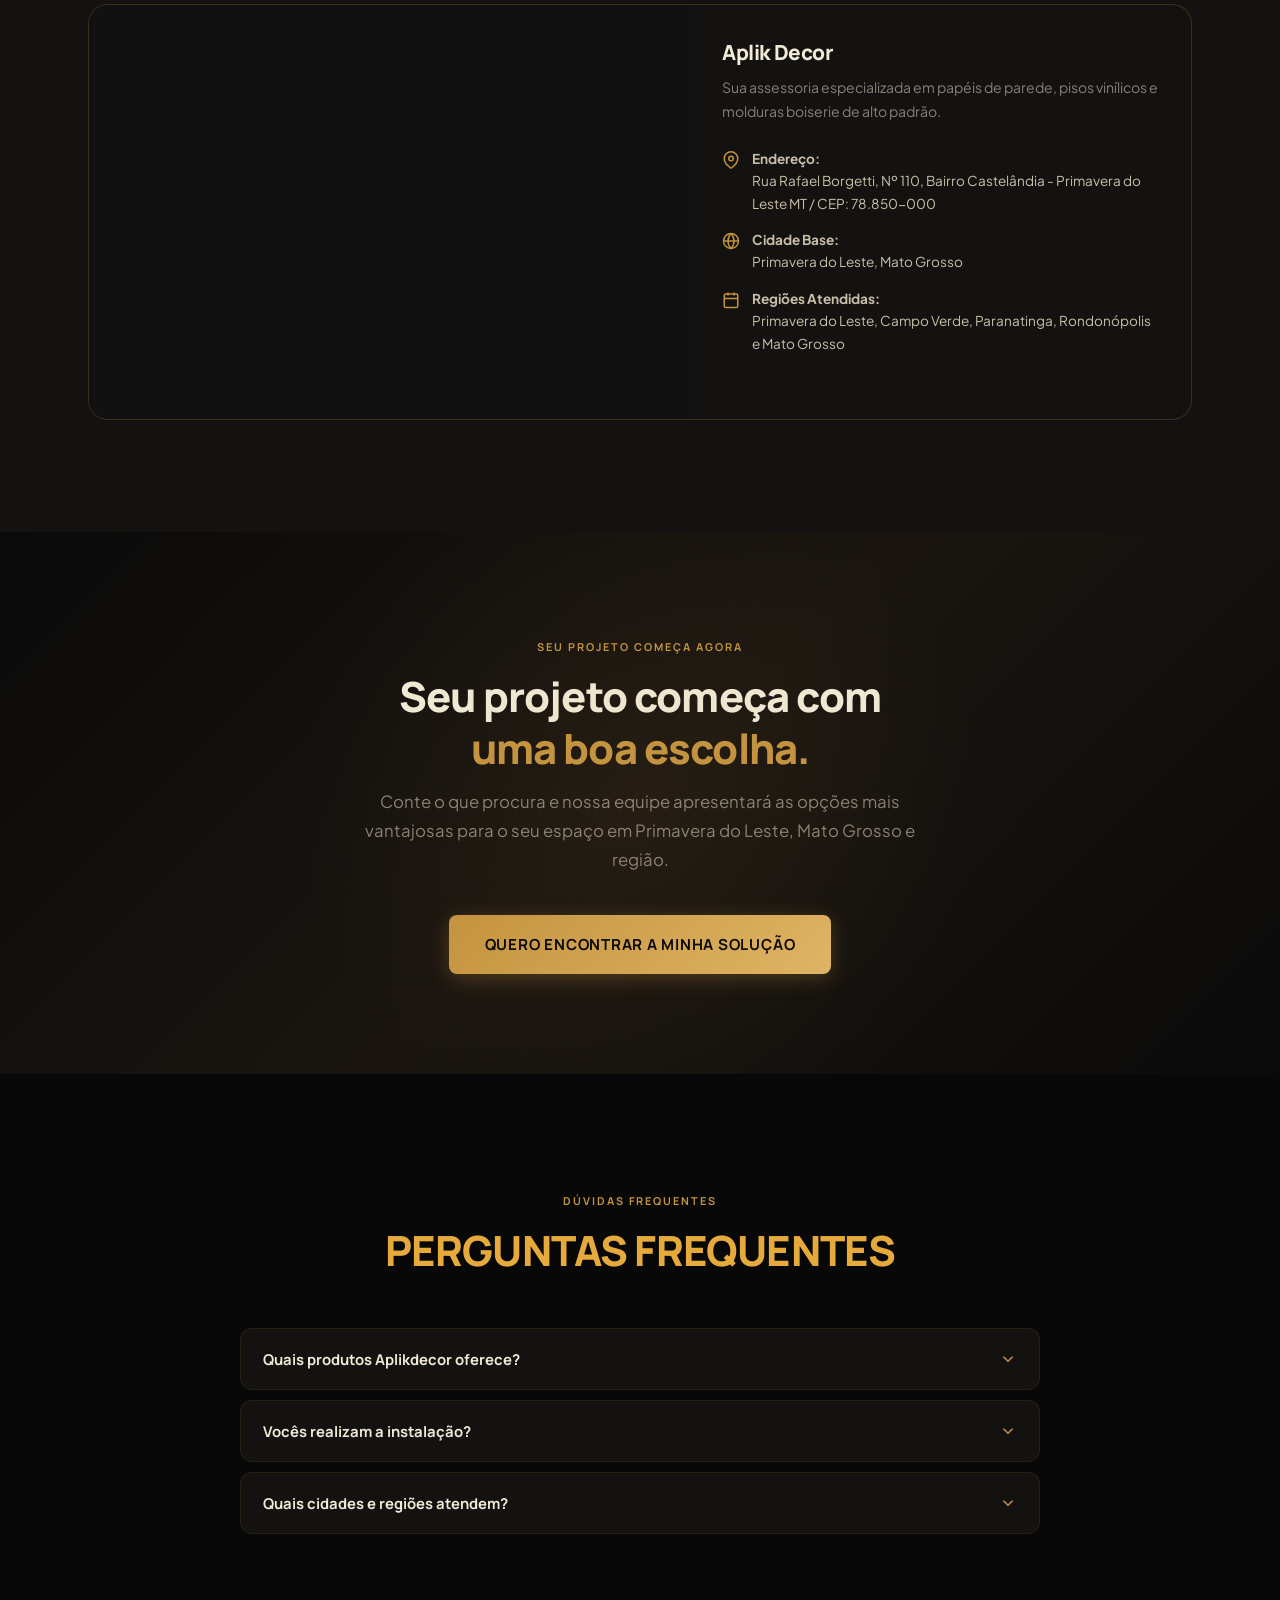
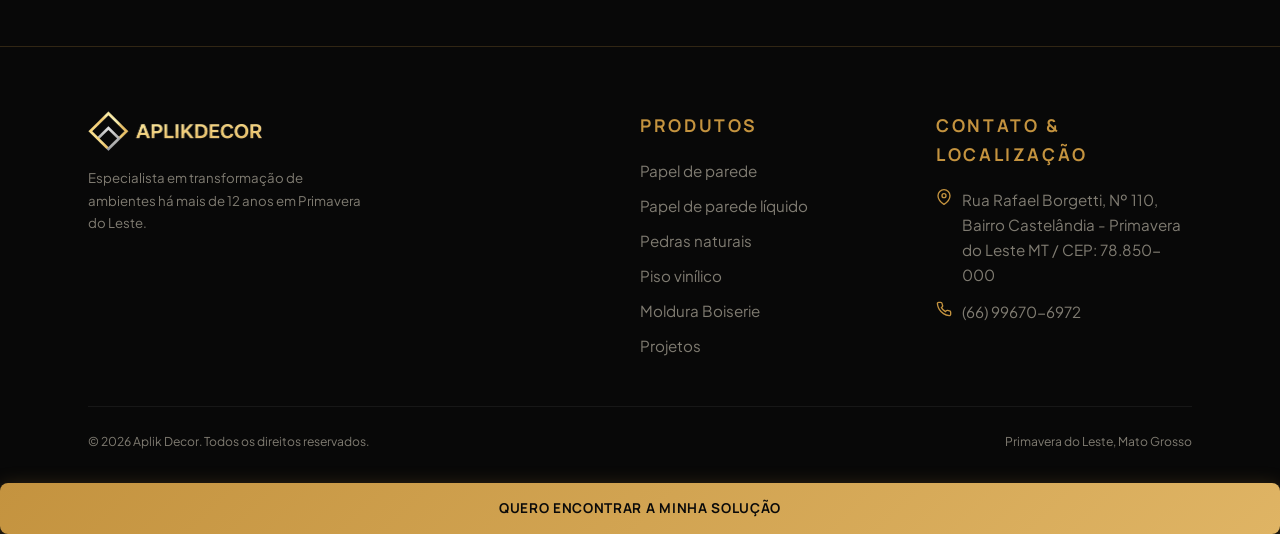
==== commit d703f9f3: "fix(lps): endereco exato no card, whatsapp 66 99670-6972, correcao de duplicidade no piso e titulos " ====
--- a/index.html
+++ b/index.html
@@ -134,7 +134,7 @@
       <p class="section-sub" data-anim data-delay="3">Escolha uma opção para conhecer detalhes, fotos de projetos reais e condições exclusivas para o seu espaço.</p>
     </div>
 
-            <div class="product-cards">
+                <div class="product-cards">
       <!-- Papel de Parede -->
       <article class="product-card" data-anim data-delay="1">
         <div class="product-card-img">
@@ -250,7 +250,7 @@
         <div class="about-img-frame">
           <img src="images/foto-dono.jpg" alt="Welber Borges e a trajetória da Aplik Decor" loading="lazy">
         </div>
-                        <div class="about-experience-badge">
+                                <div class="about-experience-badge">
           <div class="about-exp-num">12+</div>
           <div class="about-exp-text">
             12+ ANOS TRANSFORMANDO<br>AMBIENTES COM EXCELÊNCIA
@@ -266,7 +266,7 @@
         </h2>
         <div class="gold-divider"></div>
 
-                        <p class="about-intro-p">
+                                <p class="about-intro-p">
           Somos a <strong>Aplikdecor</strong>, uma empresa que está no mercado há mais de 12 anos. Tudo começou com uma oportunidade de emprego e foi onde as portas se abriram de um simples funcionário que se dedicou, aprendeu cada detalhe e se tornou instalador profissional de papel de parede.
         </p>
 
@@ -348,6 +348,13 @@
       <h2 class="section-title" id="proj-title" data-anim data-delay="1">Projetos reais entregues pela <span class="gold">Aplik Decor.</span></h2>
       <div class="gold-divider" data-anim data-delay="2"></div>
       <p class="section-sub" data-anim data-delay="3">Resultados finais e acabamentos de alto padrão executados para nossos clientes. Clique para ampliar.</p>
+    </div>
+
+        <div class="filter-nav" data-anim data-delay="2">
+      <button class="filter-btn active" data-filter="all">Todos os Projetos (15)</button>
+      <button class="filter-btn" data-filter="papel">Papel de Parede (6)</button>
+      <button class="filter-btn" data-filter="piso">Piso Vinílico (3)</button>
+      <button class="filter-btn" data-filter="boiserie">Moldura Boiserie (6)</button>
     </div>
 
         <div class="filter-nav" data-anim data-delay="2">
@@ -487,7 +494,7 @@
       <h2 class="section-title" id="why-title" data-anim data-delay="1">Por que escolher <span class="gold">a Aplik Decor?</span></h2>
       <div class="gold-divider" data-anim data-delay="2"></div>
     </div>
-            <div class="why-grid">
+                <div class="why-grid">
       <div class="why-item" data-anim data-delay="1">
         <div class="why-icon" aria-hidden="true">
           <svg width="24" height="24" viewBox="0 0 24 24" fill="none" stroke="currentColor" stroke-width="1.8"><path d="M17 21v-2a4 4 0 0 0-4-4H5a4 4 0 0 0-4 4v2"/><circle cx="9" cy="7" r="4"/><path d="M23 21v-2a4 4 0 0 0-3-3.87"/><path d="M16 3.13a4 4 0 0 1 0 7.75"/></svg>
@@ -531,7 +538,7 @@
       <div class="gold-divider" data-anim data-delay="2"></div>
     </div>
 
-            <div class="testimonials-grid" data-anim data-delay="2">
+                <div class="testimonials-grid" data-anim data-delay="2">
       <!-- Depoimento 1: Adriano Loos -->
       <div class="testimonial">
         <div>
@@ -646,7 +653,7 @@
       <div class="location-map">
         <iframe 
           title="Localização Aplik Decor em Primavera do Leste MT"
-          src="https://www.google.com/maps/embed?pb=!1m18!1m12!1m3!1d123048.87704285817!2d-54.34440075!3d-15.55845185!2m3!1f0!2f0!3f0!3m2!1i1024!2i768!4f13.1!3m3!1m2!1s0x9376378e9fa07e15%3A0x6b87be4e0cb95df6!2sPrimavera%20do%20Leste%2C%20MT!5e0!3m2!1spt-BR!2sbr!4v1700000000000!5m2!1spt-BR!2sbr" 
+          src="https://maps.google.com/maps?q=Rua+Rafael+Borgetti,+110+-+Castel%C3%A2ndia,+Primavera+do+Leste+-+MT,+78850-000&t=&z=16&ie=UTF8&iwloc=&output=embed" 
           width="100%" 
           height="100%" 
           style="border:0;" 
@@ -661,6 +668,13 @@
         <div class="location-items">
           <div class="location-item">
             <svg width="18" height="18" viewBox="0 0 24 24" fill="none" stroke="currentColor" stroke-width="2" aria-hidden="true"><path d="M21 10c0 7-9 13-9 13s-9-6-9-13a9 9 0 0 1 18 0z"/><circle cx="12" cy="10" r="3"/></svg>
+            <div>
+              <strong>Endereço:</strong><br>
+              Rua Rafael Borgetti, Nº 110, Bairro Castelândia - Primavera do Leste MT / CEP: 78.850-000
+            </div>
+          </div>
+          <div class="location-item">
+            <svg width="18" height="18" viewBox="0 0 24 24" fill="none" stroke="currentColor" stroke-width="2" aria-hidden="true"><circle cx="12" cy="12" r="10"/><path d="M12 2a14.5 14.5 0 0 0 0 20 14.5 14.5 0 0 0 0-20"/><path d="M2 12h20"/></svg>
             <div>
               <strong>Cidade Base:</strong><br>
               Primavera do Leste, Mato Grosso
--- a/style.css
+++ b/style.css
@@ -1830,3 +1830,31 @@
   }
 }
 
+/* ==============================================================================
+   AJUSTES 04/10/2026 - TÍTULOS EM LINHA ÚNICA SEM QUEBRA EM AMARELO
+   ============================================================================== */
+.section-title {
+  font-size: clamp(1.35rem, 3.8vw, 2.6rem);
+  line-height: 1.25;
+}
+
+@media (max-width: 768px) {
+  .section-title {
+    font-size: clamp(1.18rem, 5.2vw, 1.65rem) !important;
+    line-height: 1.25 !important;
+  }
+}
+
+@media (max-width: 480px) {
+  .section-title {
+    font-size: clamp(1.08rem, 4.8vw, 1.45rem) !important;
+    line-height: 1.25 !important;
+  }
+}
+
+.section-title .gold,
+.section-title .text-yellow {
+  white-space: nowrap !important;
+  display: inline-block;
+}
+
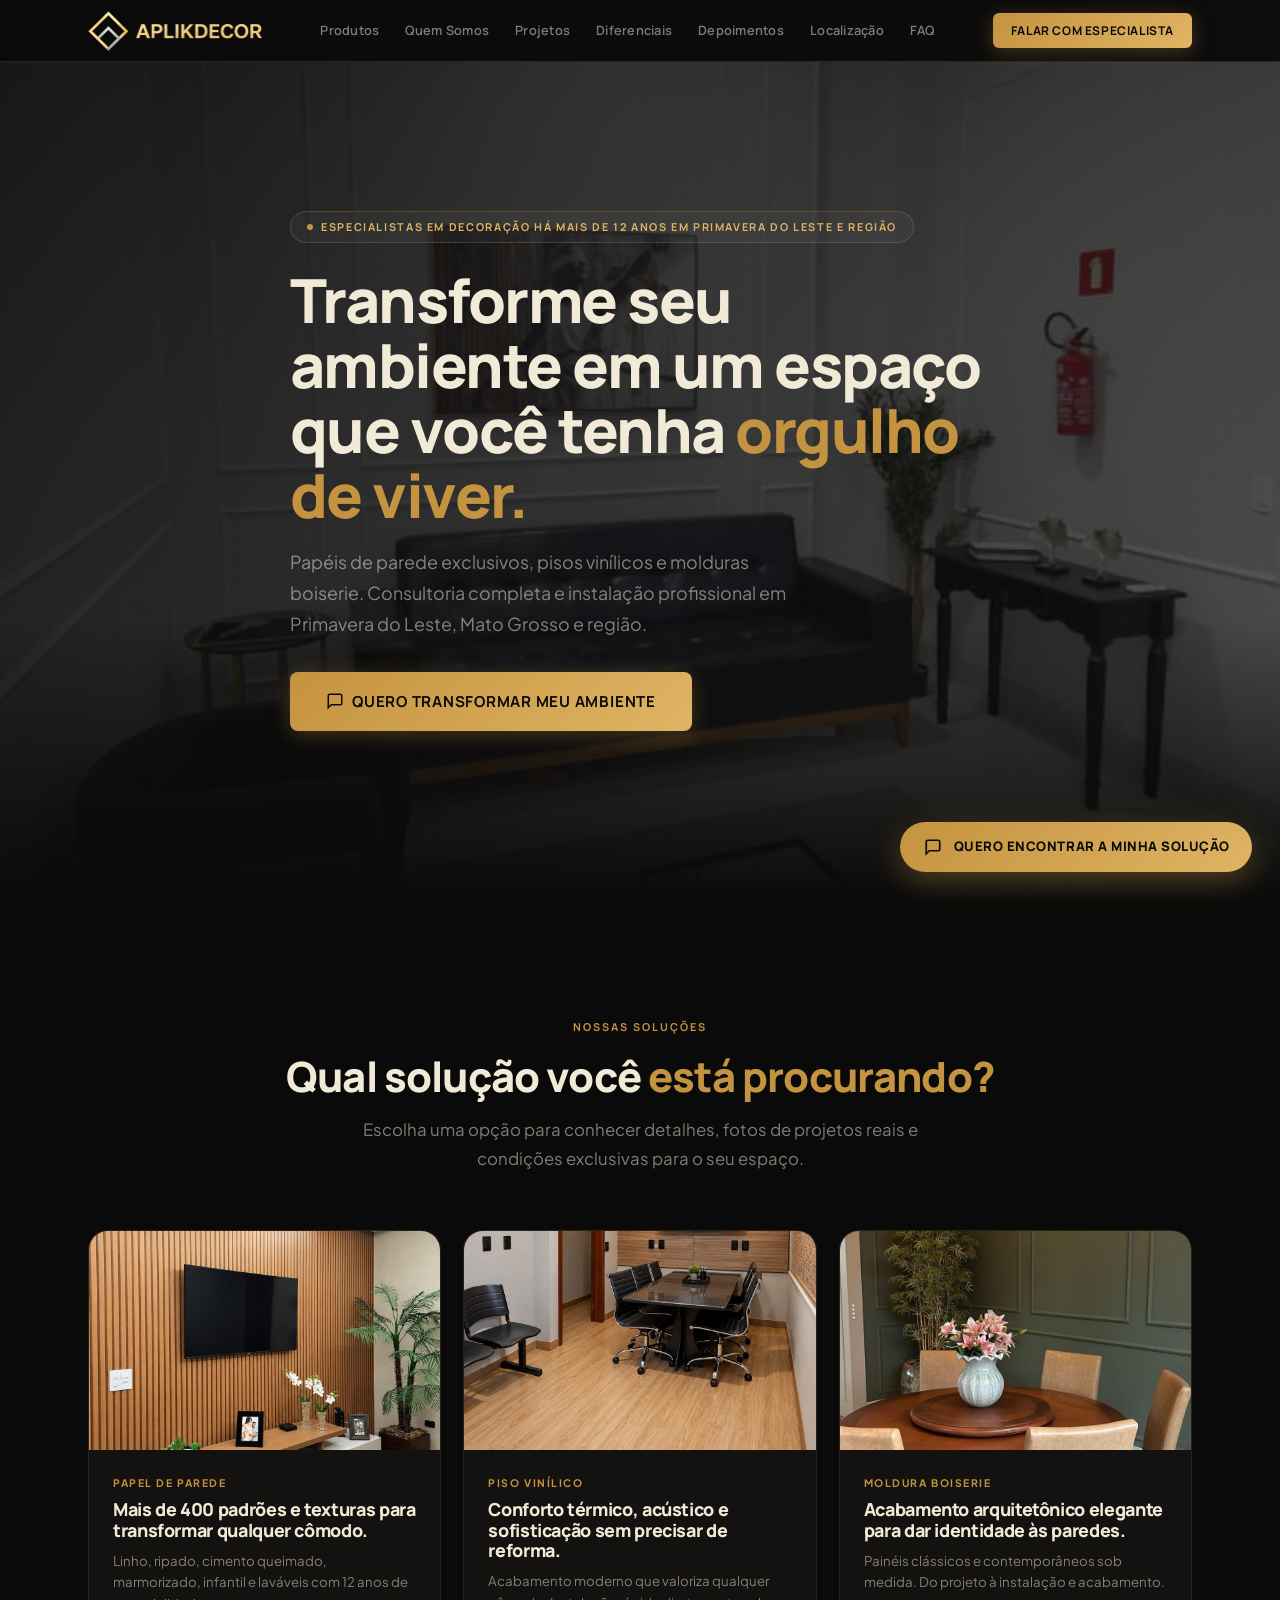
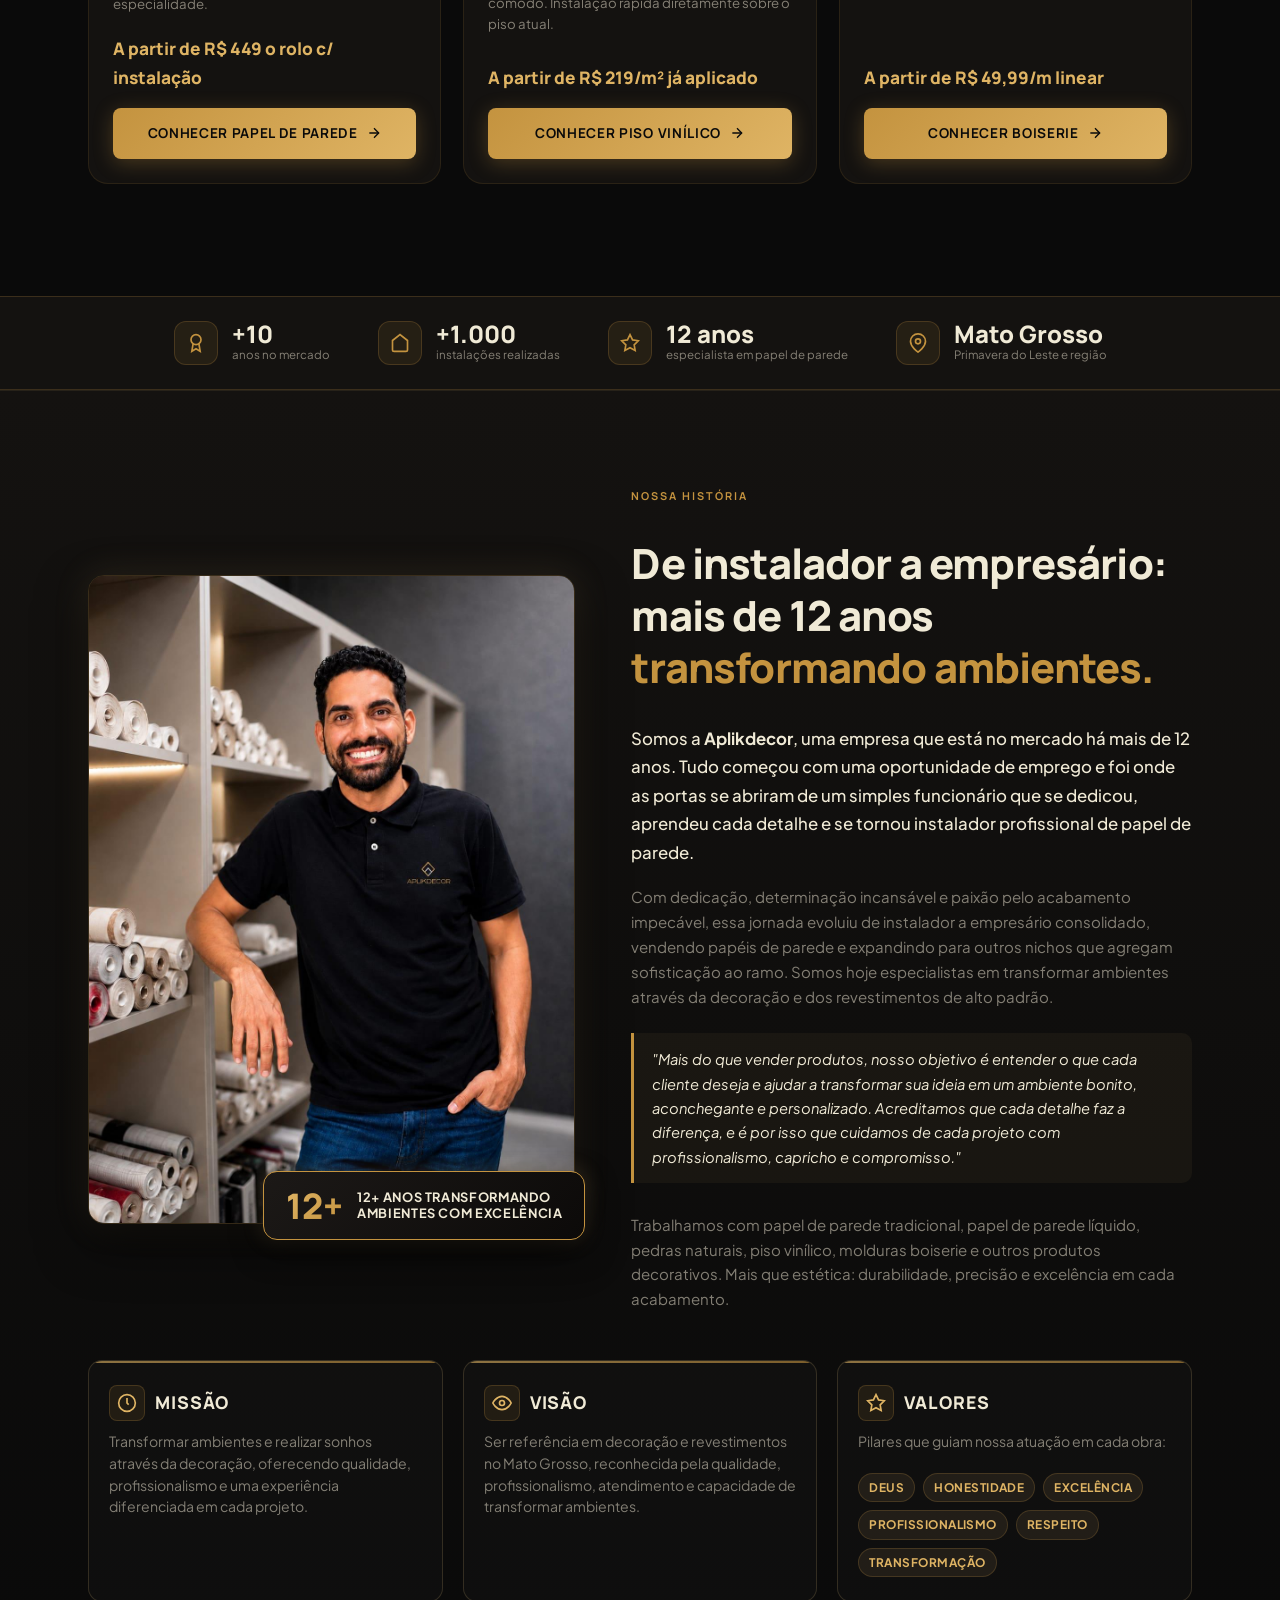
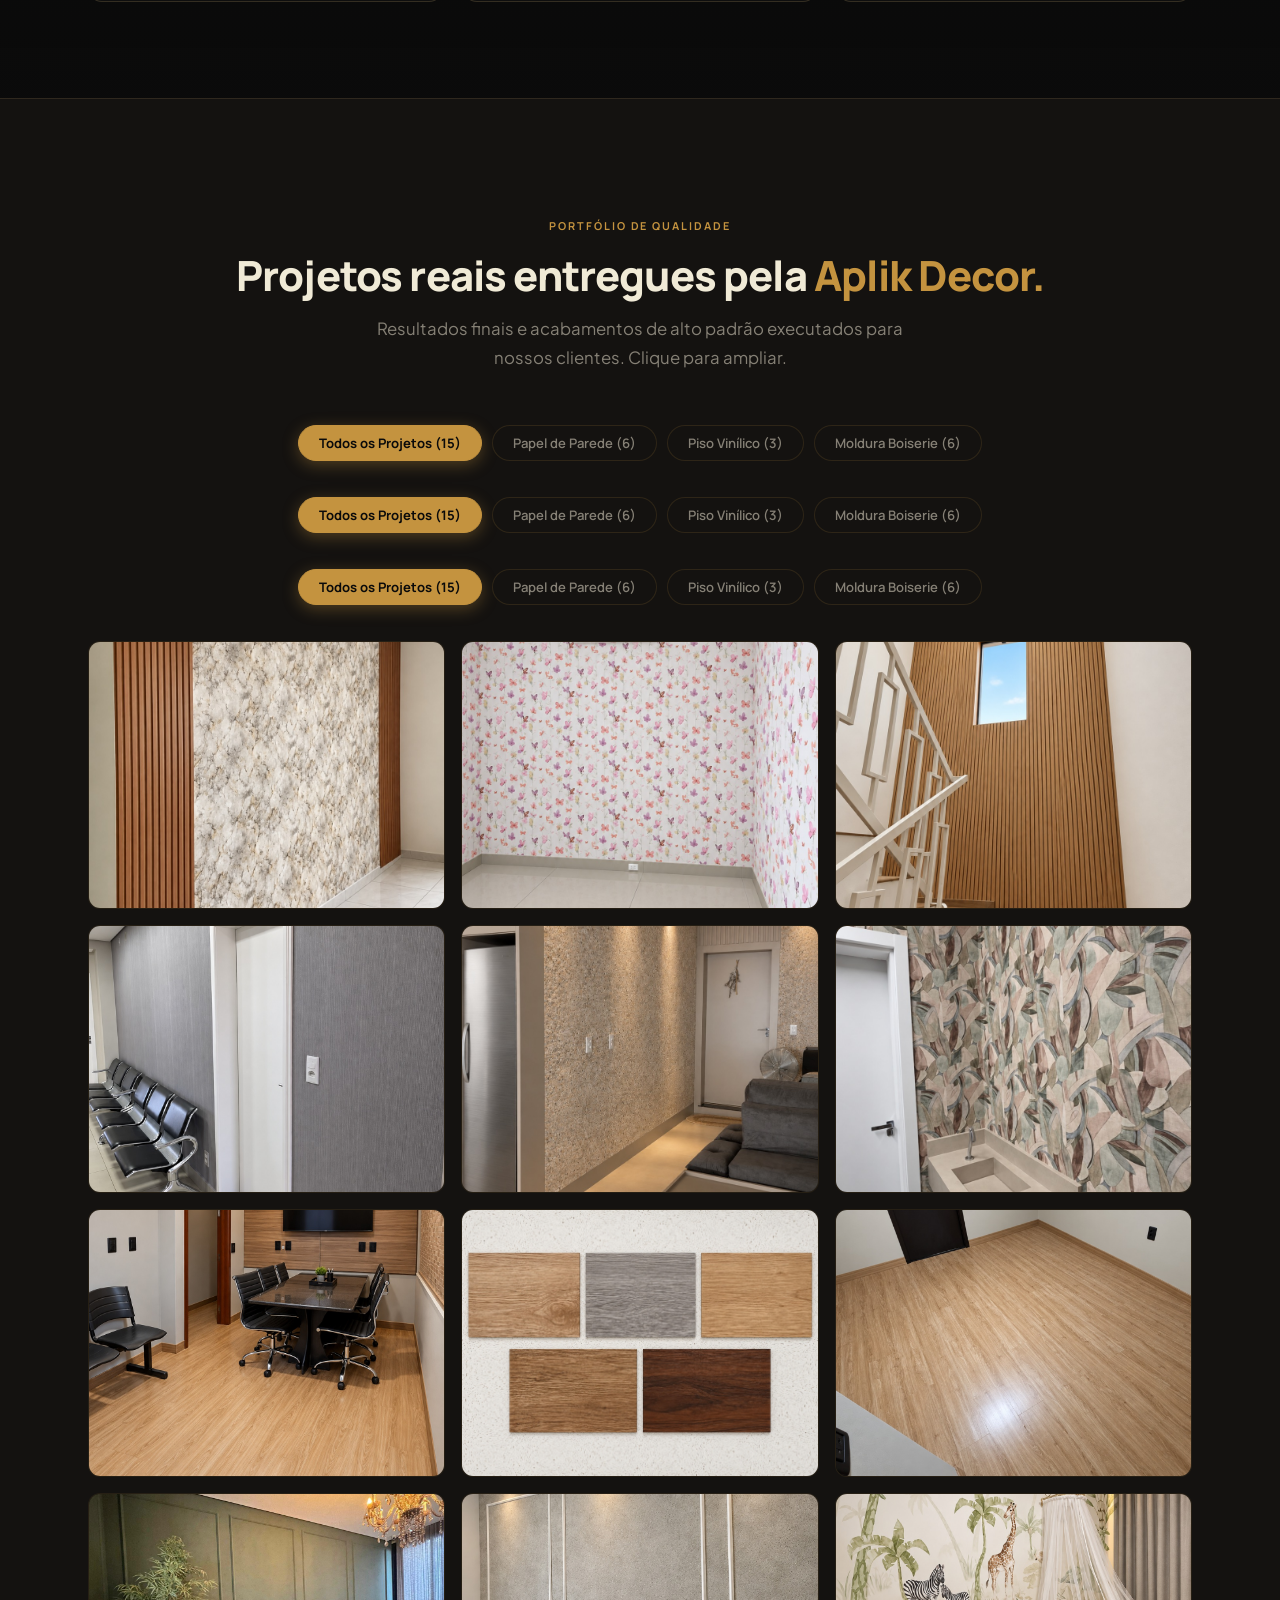
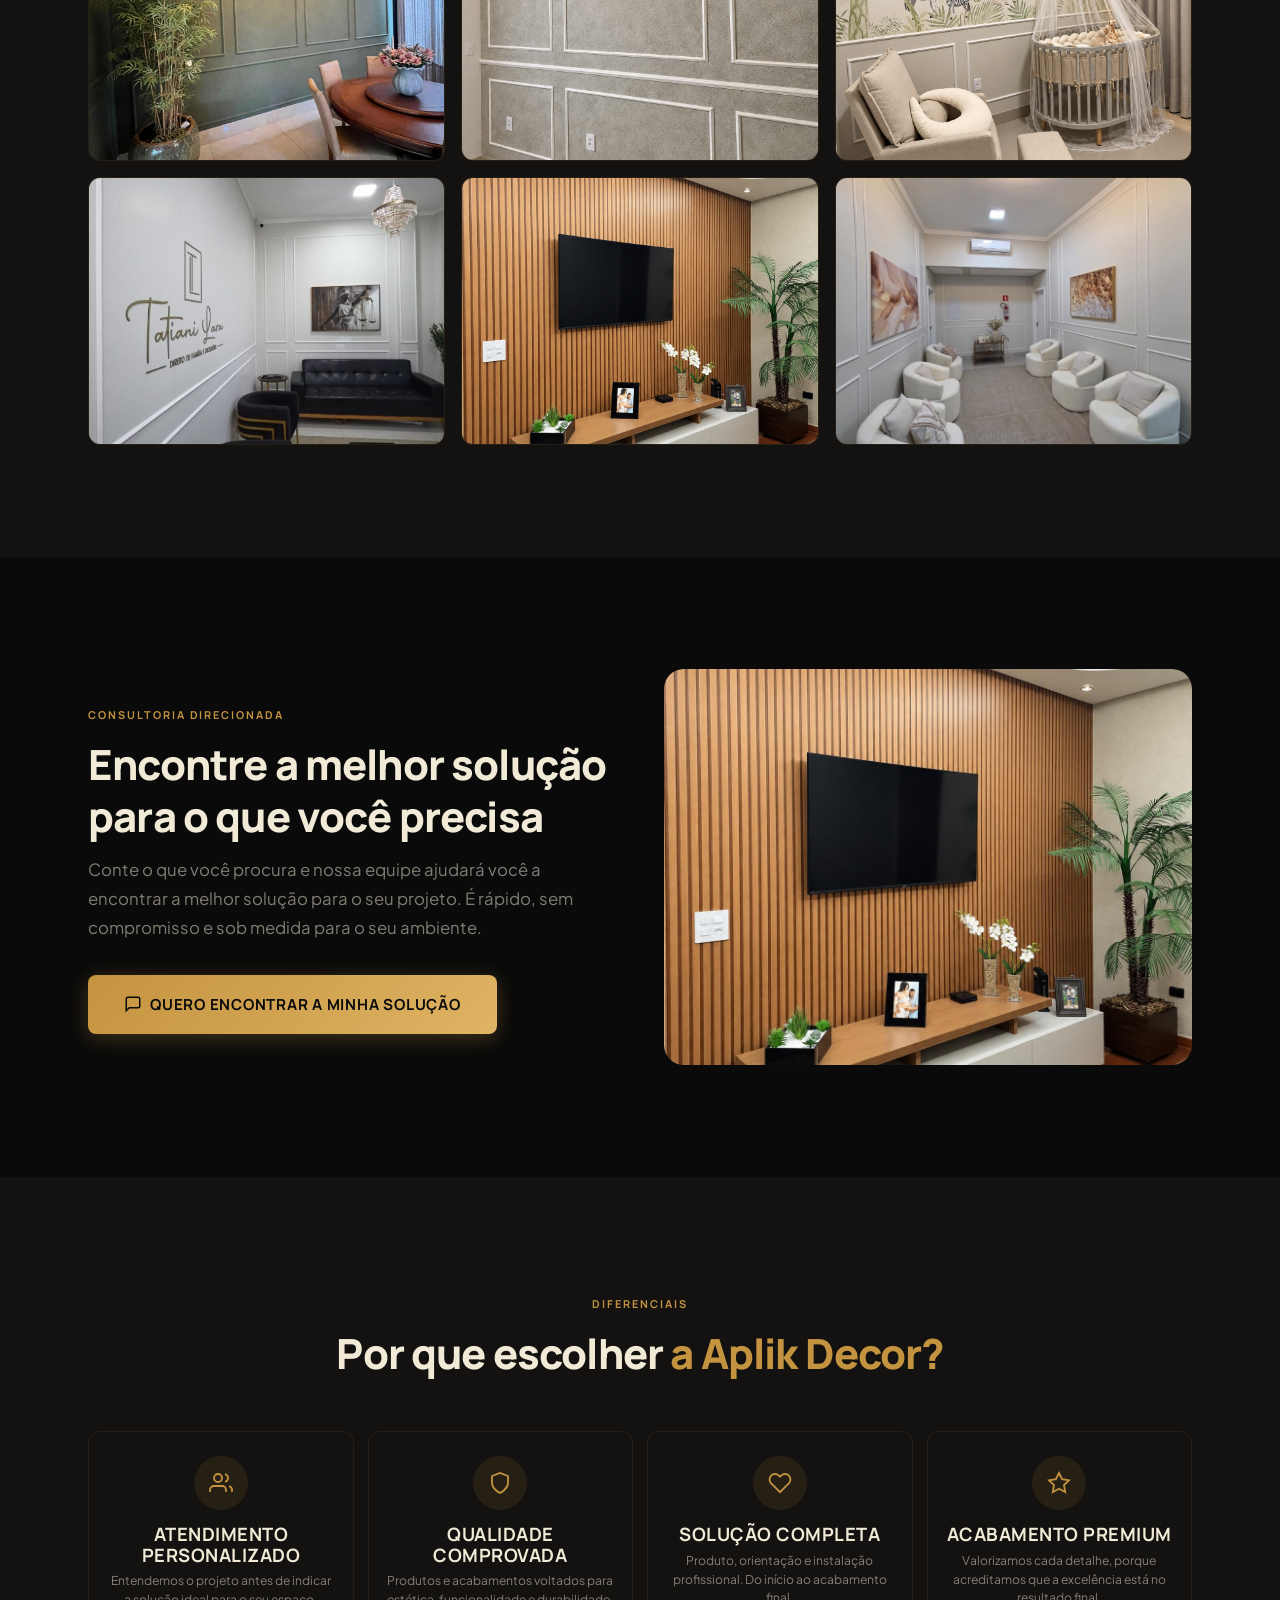
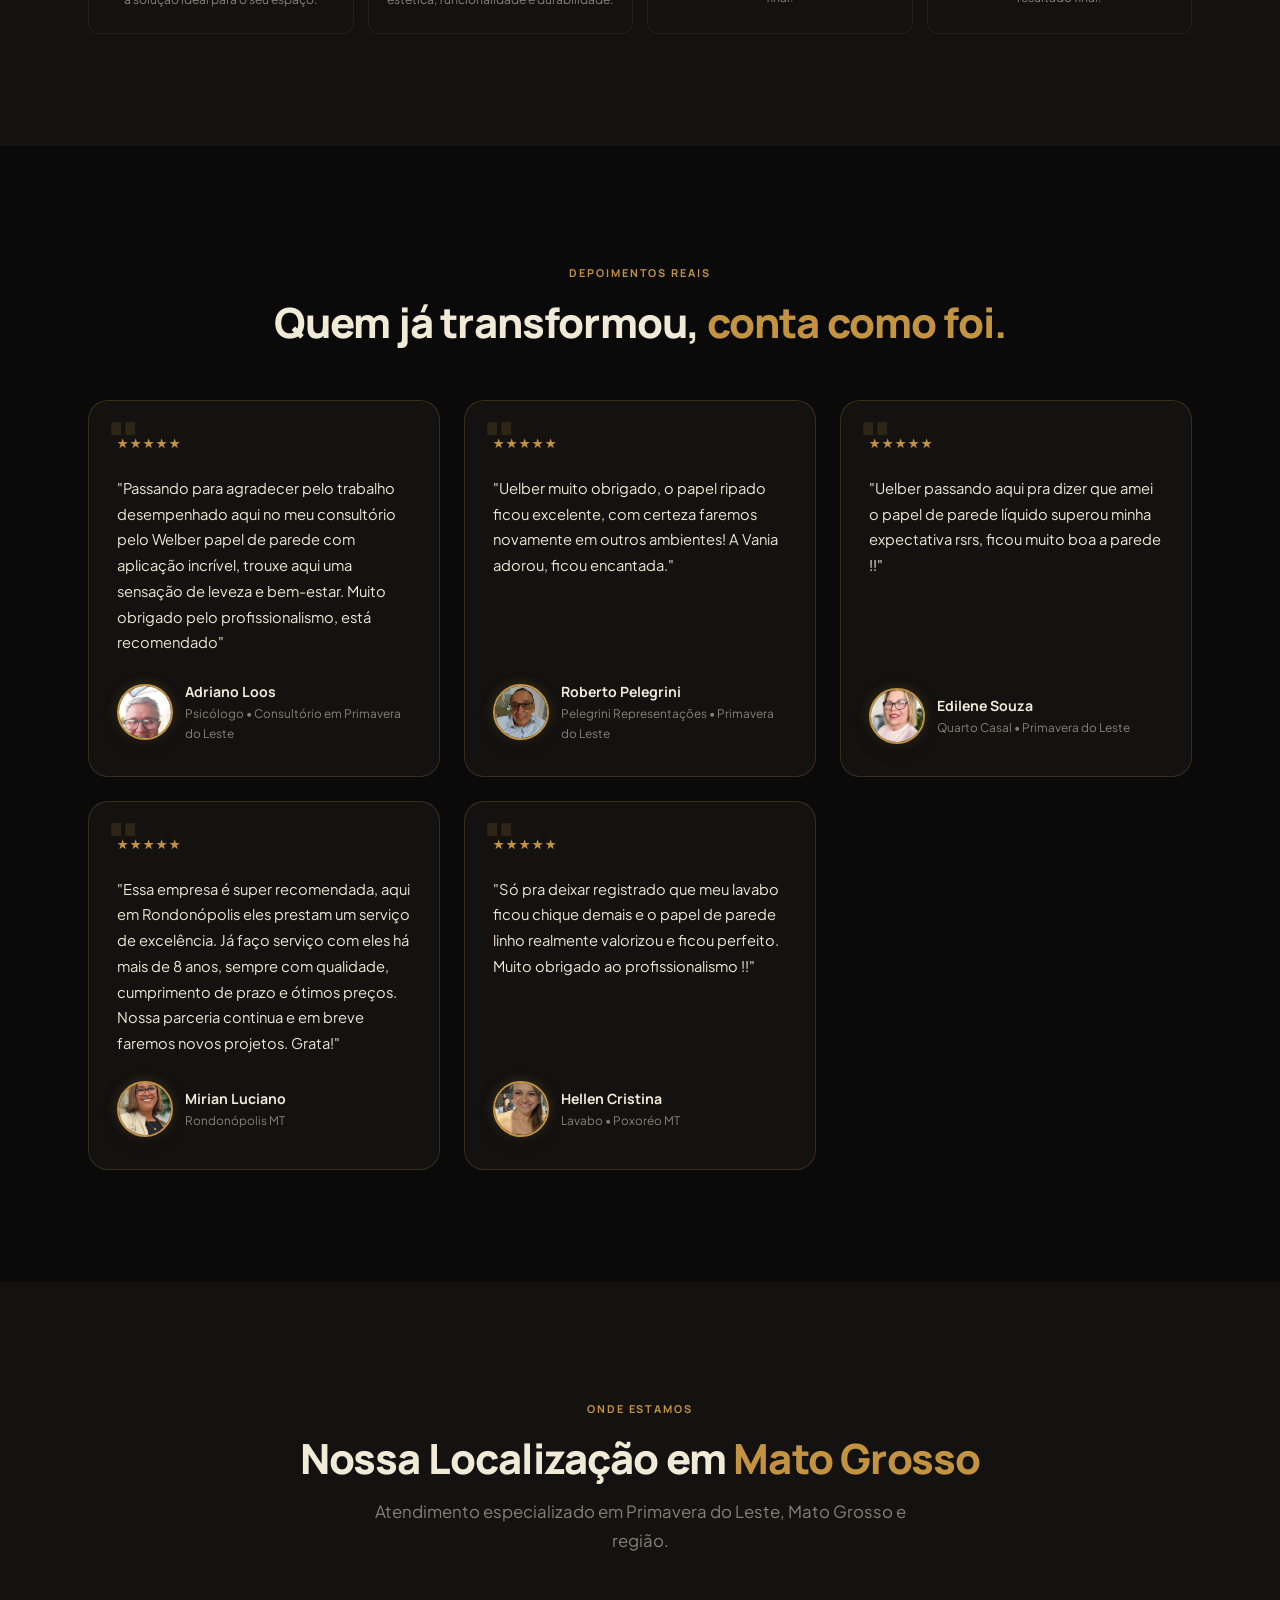
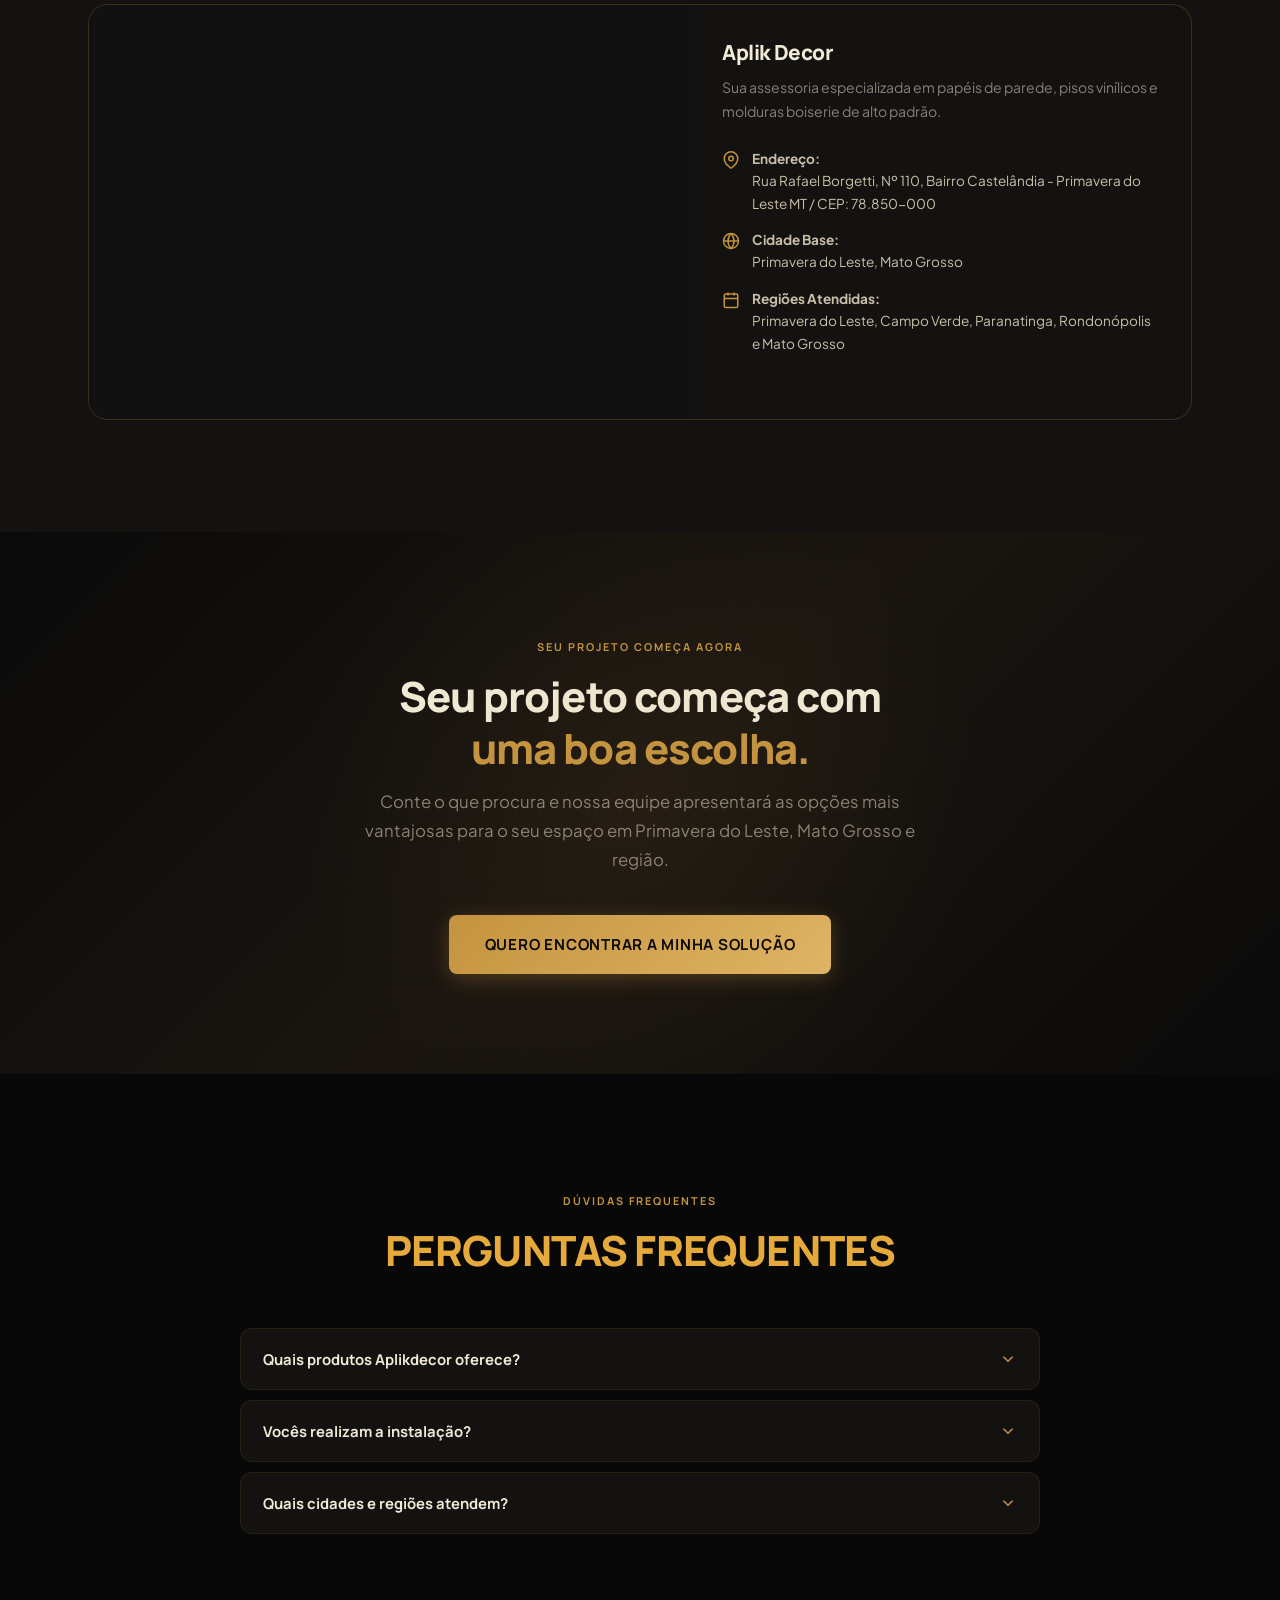
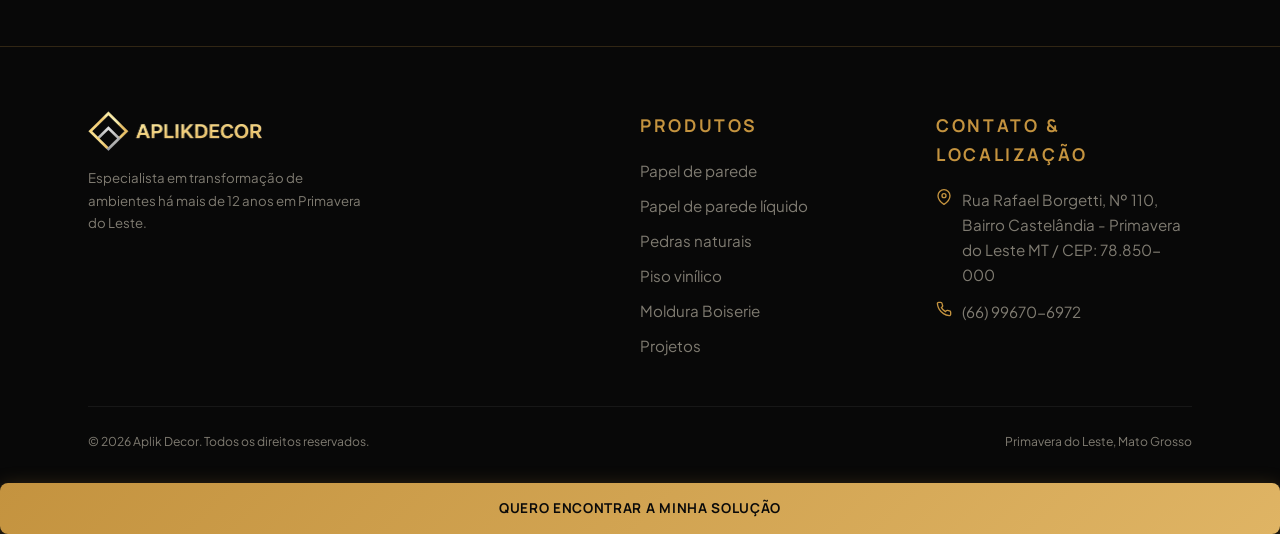
==== commit 1627d759: "fix(boiserie): substituir fotos duplicadas por recepcao executiva e sala de espera lounge" ====
--- a/index.html
+++ b/index.html
@@ -438,9 +438,9 @@
         <div class="gitem-label">Moldura Boiserie • Painel de Alto Padrão</div>
       </div>
       <div class="gitem ar-43 zoomable style-item" data-category="boiserie">
-        <img src="images/novas/projetos/boiserie/boiserie-04-classico-sala.jpg" alt="Moldura boiserie estilo clássico para sala nobre" loading="lazy">
-        <div class="gitem-overlay"></div>
-        <div class="gitem-label">Moldura Boiserie • Estilo Clássico Sala</div>
+        <img src="images/novas/projetos/boiserie/boiserie-04-recepcao-escritorio.jpg" alt="Moldura boiserie instalada em recepção e escritório corporativo" loading="lazy">
+        <div class="gitem-overlay"></div>
+        <div class="gitem-label">Moldura Boiserie • Recepção & Escritório</div>
       </div>
       <div class="gitem ar-43 zoomable style-item" data-category="boiserie">
         <img src="images/novas/projetos/boiserie/boiserie-05-com-ripado.jpg" alt="Composição elegante de boiserie com ripado" loading="lazy">
@@ -448,9 +448,9 @@
         <div class="gitem-label">Moldura Boiserie • Composição com Ripado</div>
       </div>
       <div class="gitem ar-43 zoomable style-item" data-category="boiserie">
-        <img src="images/novas/projetos/boiserie/boiserie-06-quarto-bebe.jpg" alt="Moldura boiserie em quarto de bebê encantador" loading="lazy">
-        <div class="gitem-overlay"></div>
-        <div class="gitem-label">Moldura Boiserie • Quarto de Bebê</div>
+        <img src="images/novas/projetos/boiserie/boiserie-06-sala-espera-lounge.jpg" alt="Moldura boiserie clássica instalada em sala de espera e lounge elegante" loading="lazy">
+        <div class="gitem-overlay"></div>
+        <div class="gitem-label">Moldura Boiserie • Sala de Espera & Lounge</div>
       </div>
     </div>
   </div>
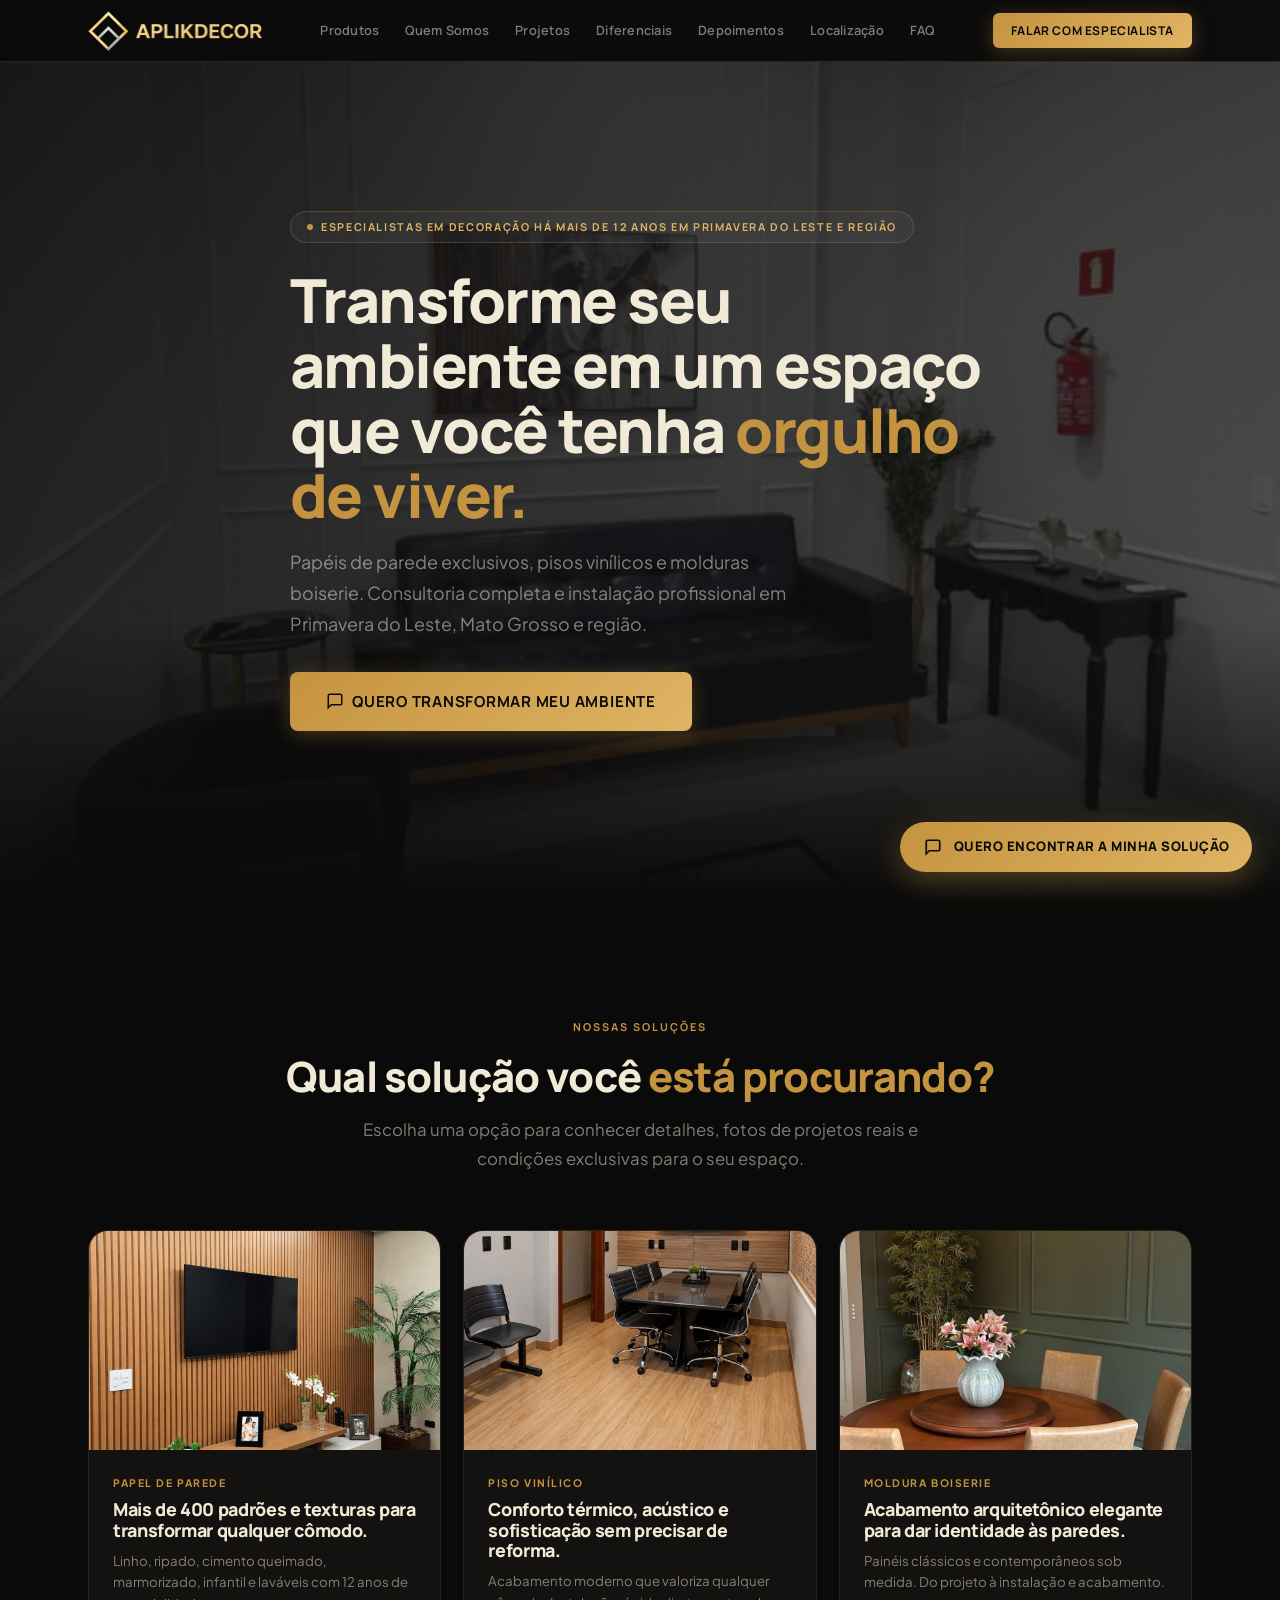
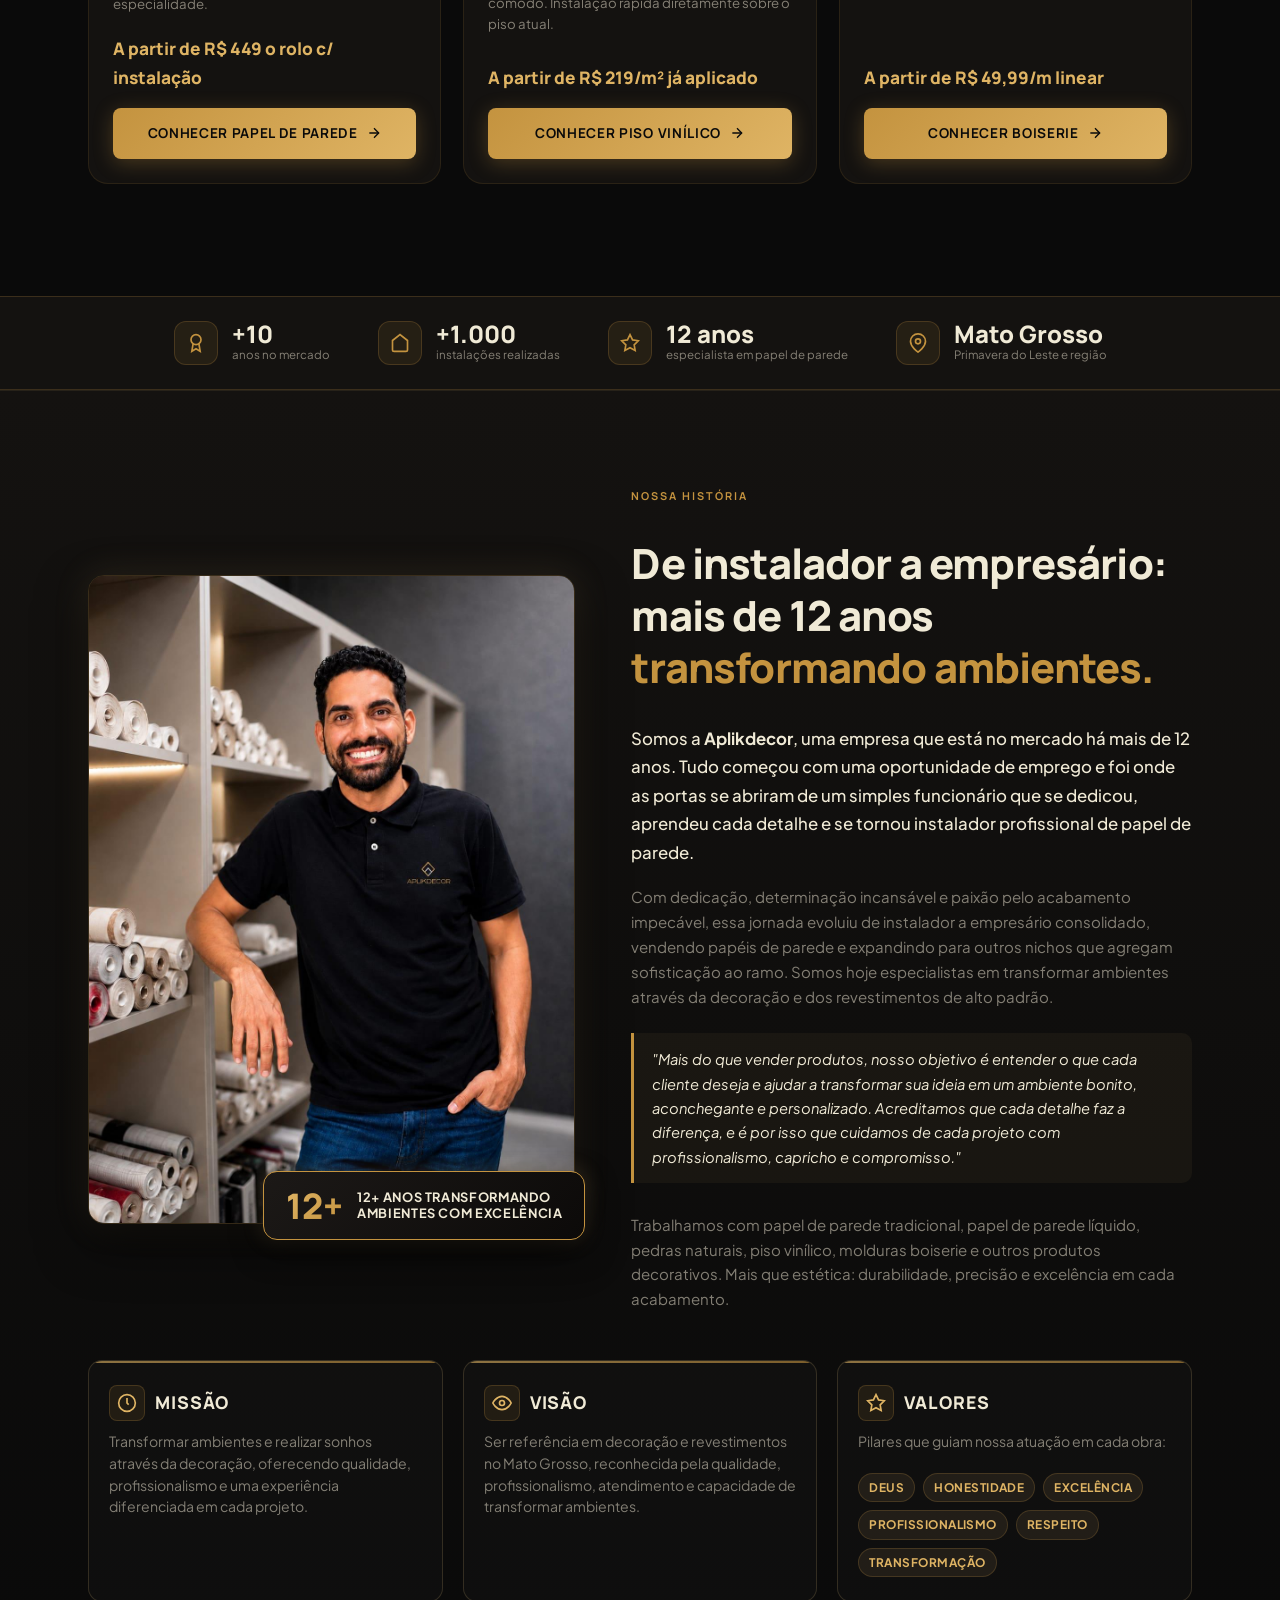
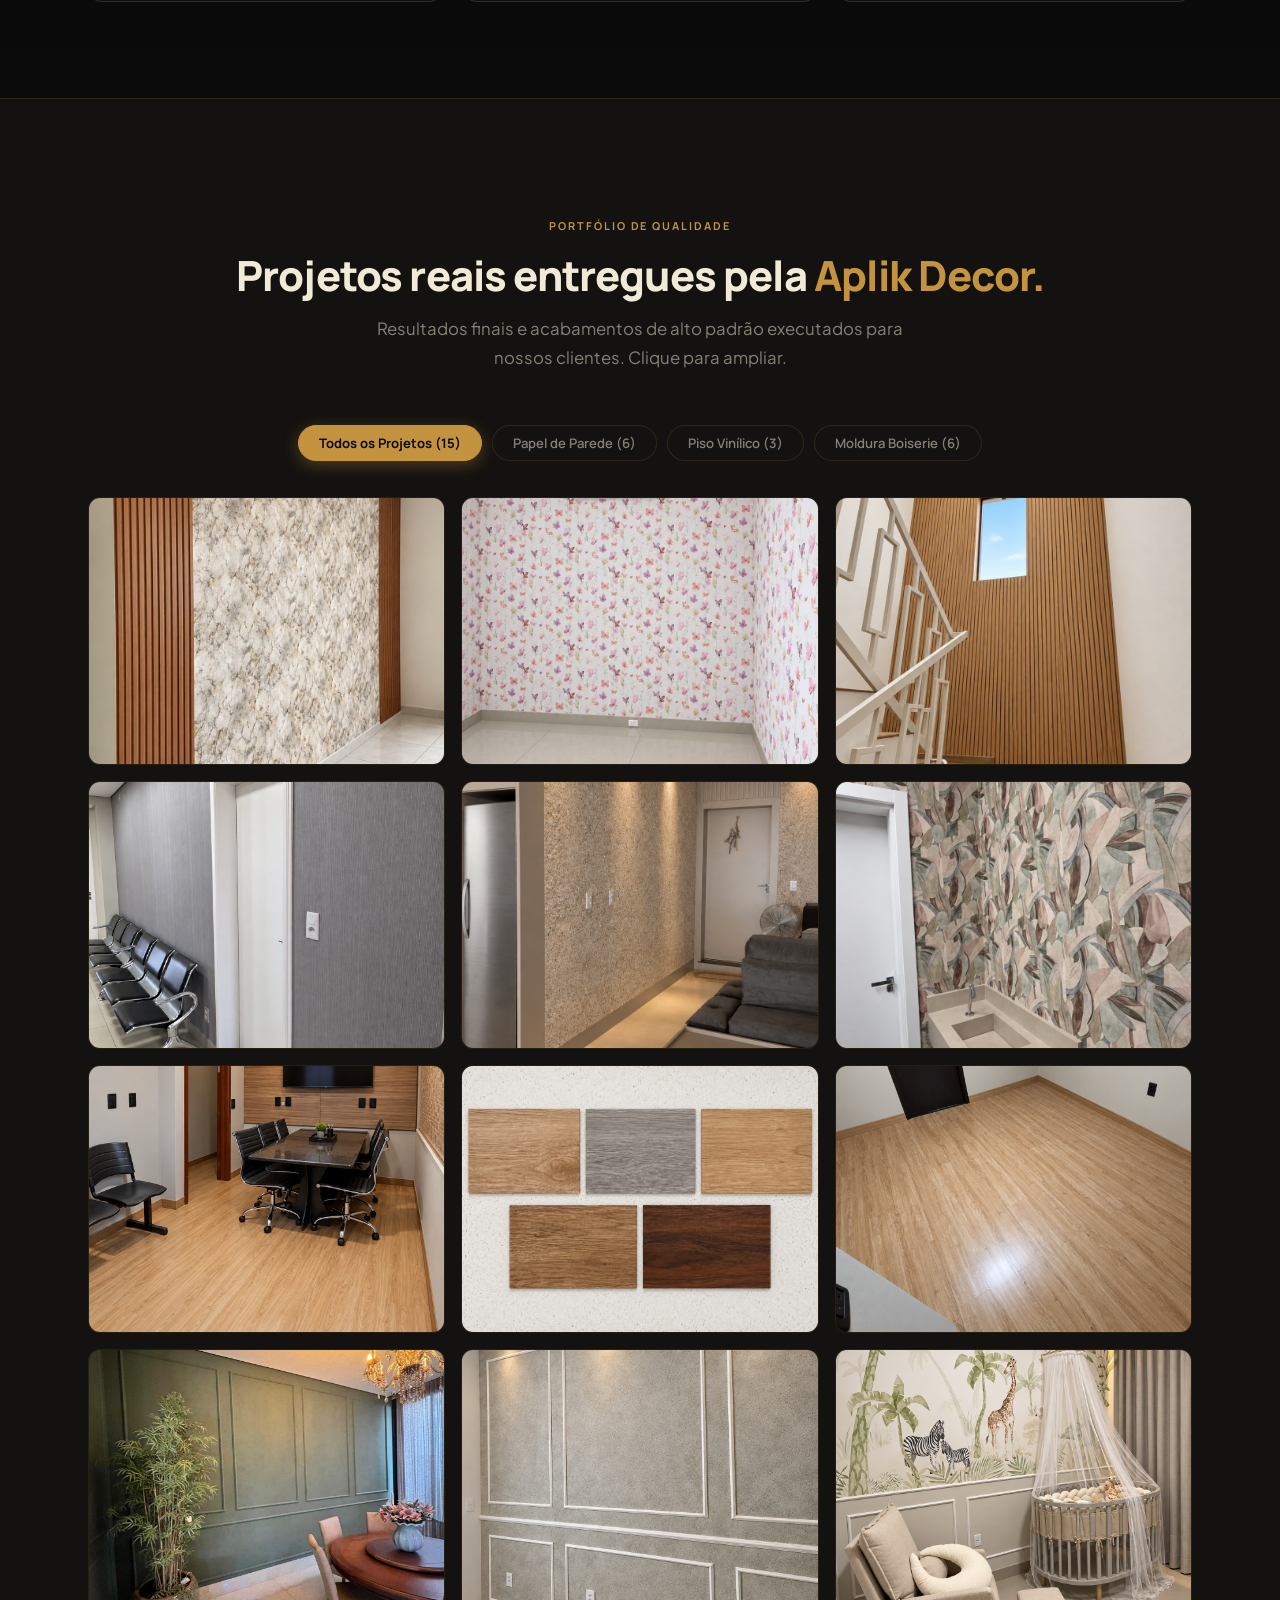
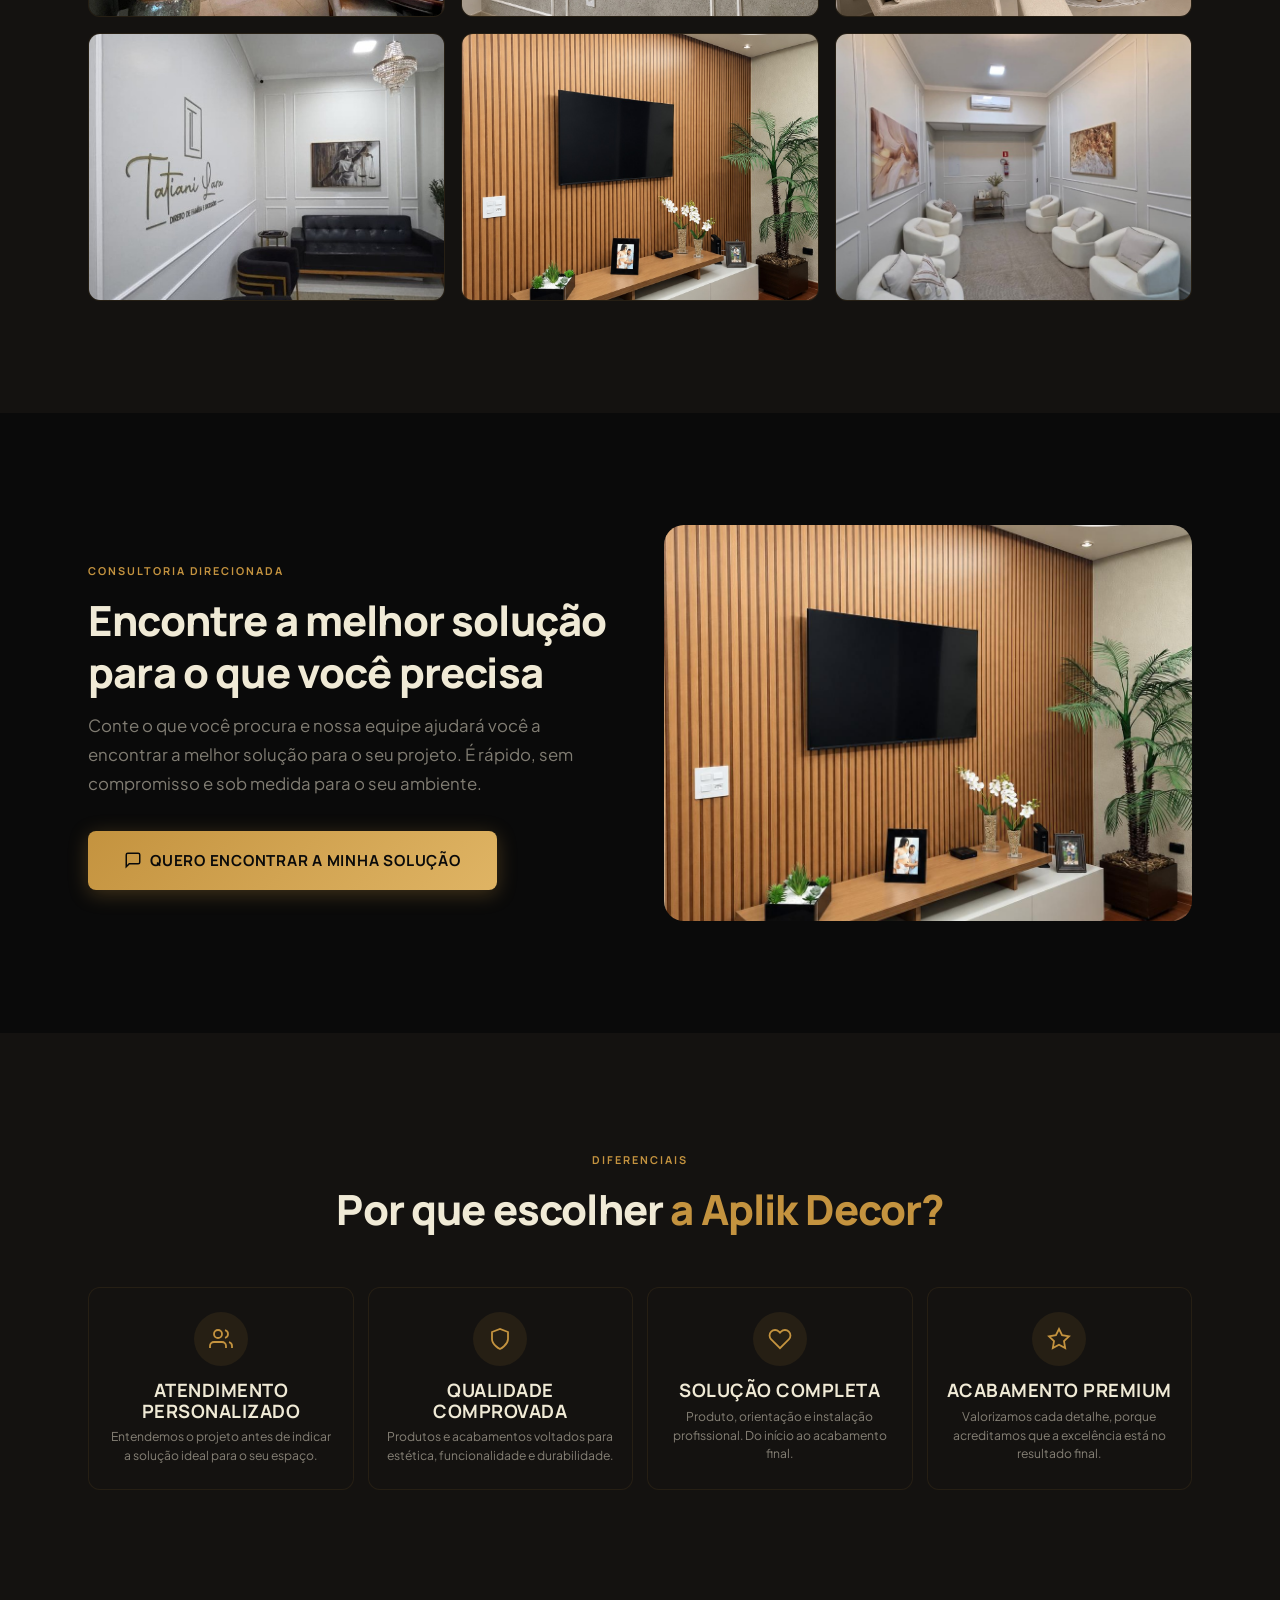
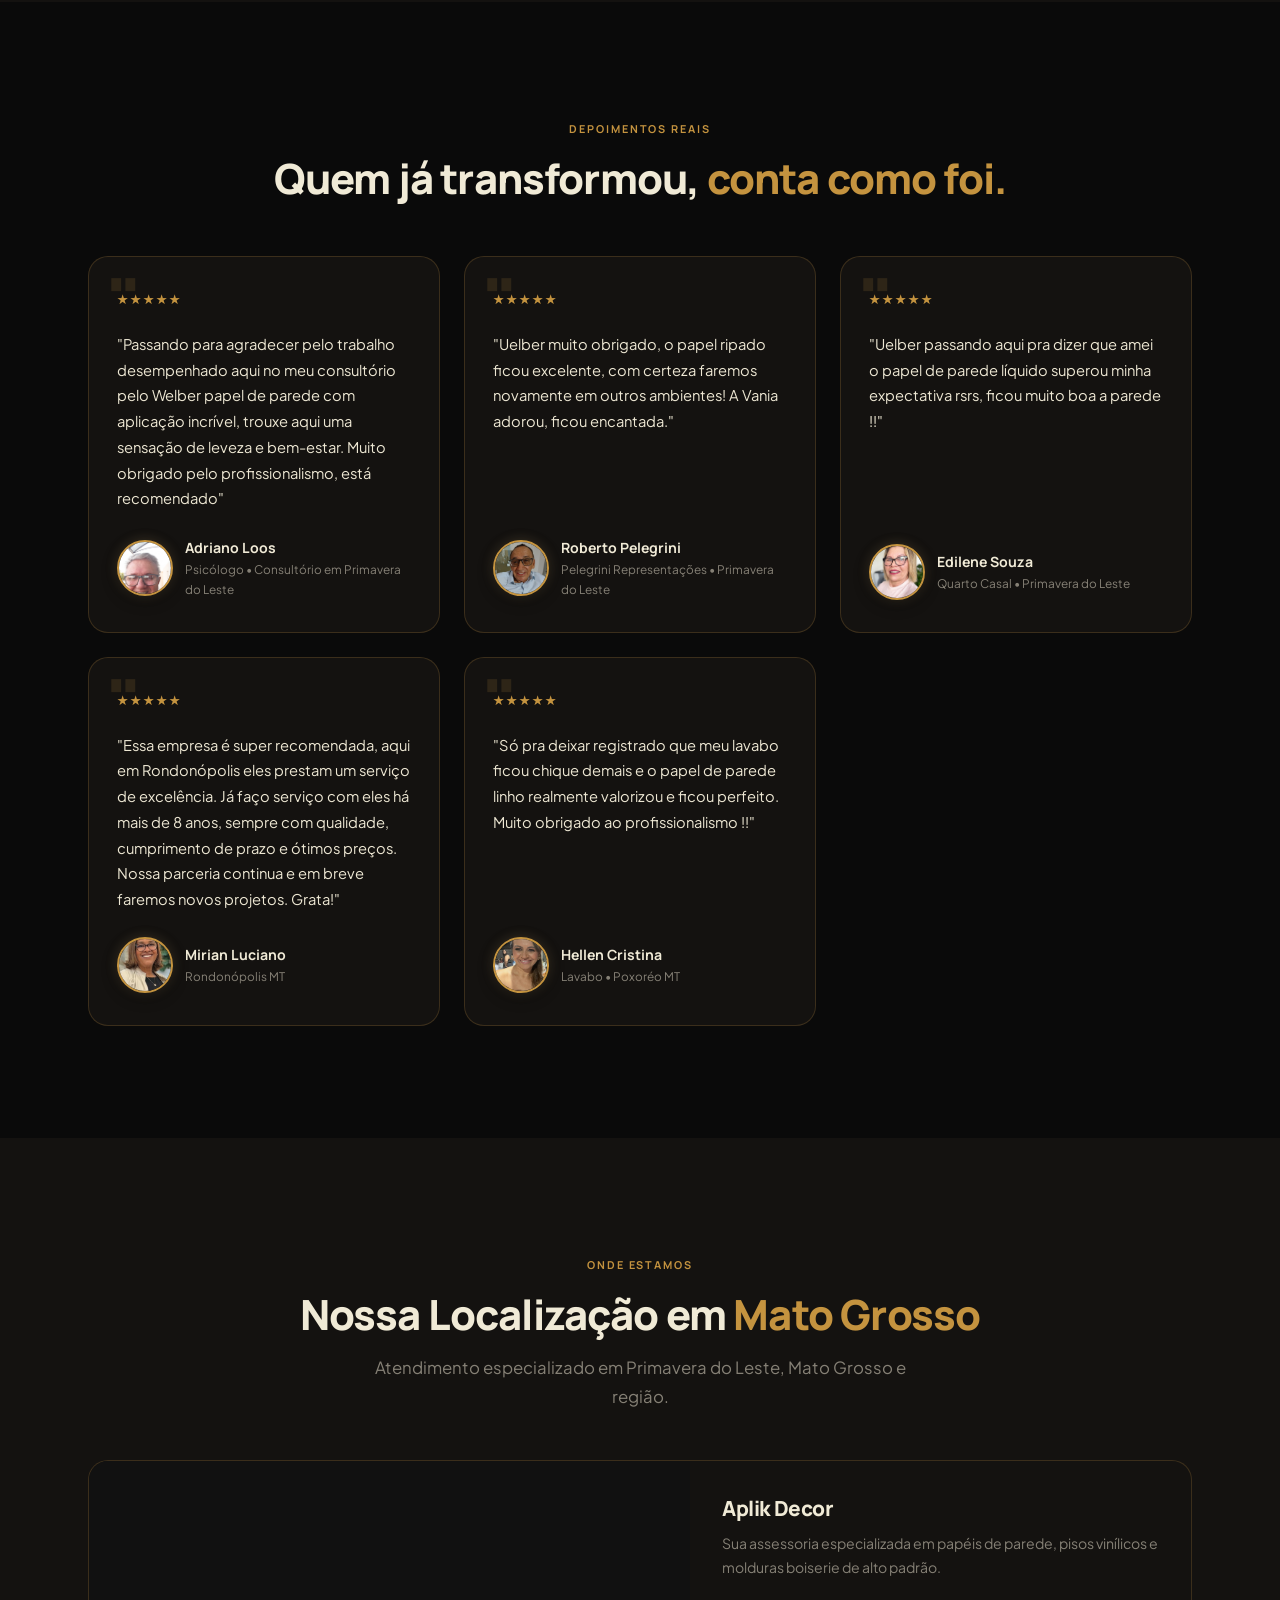
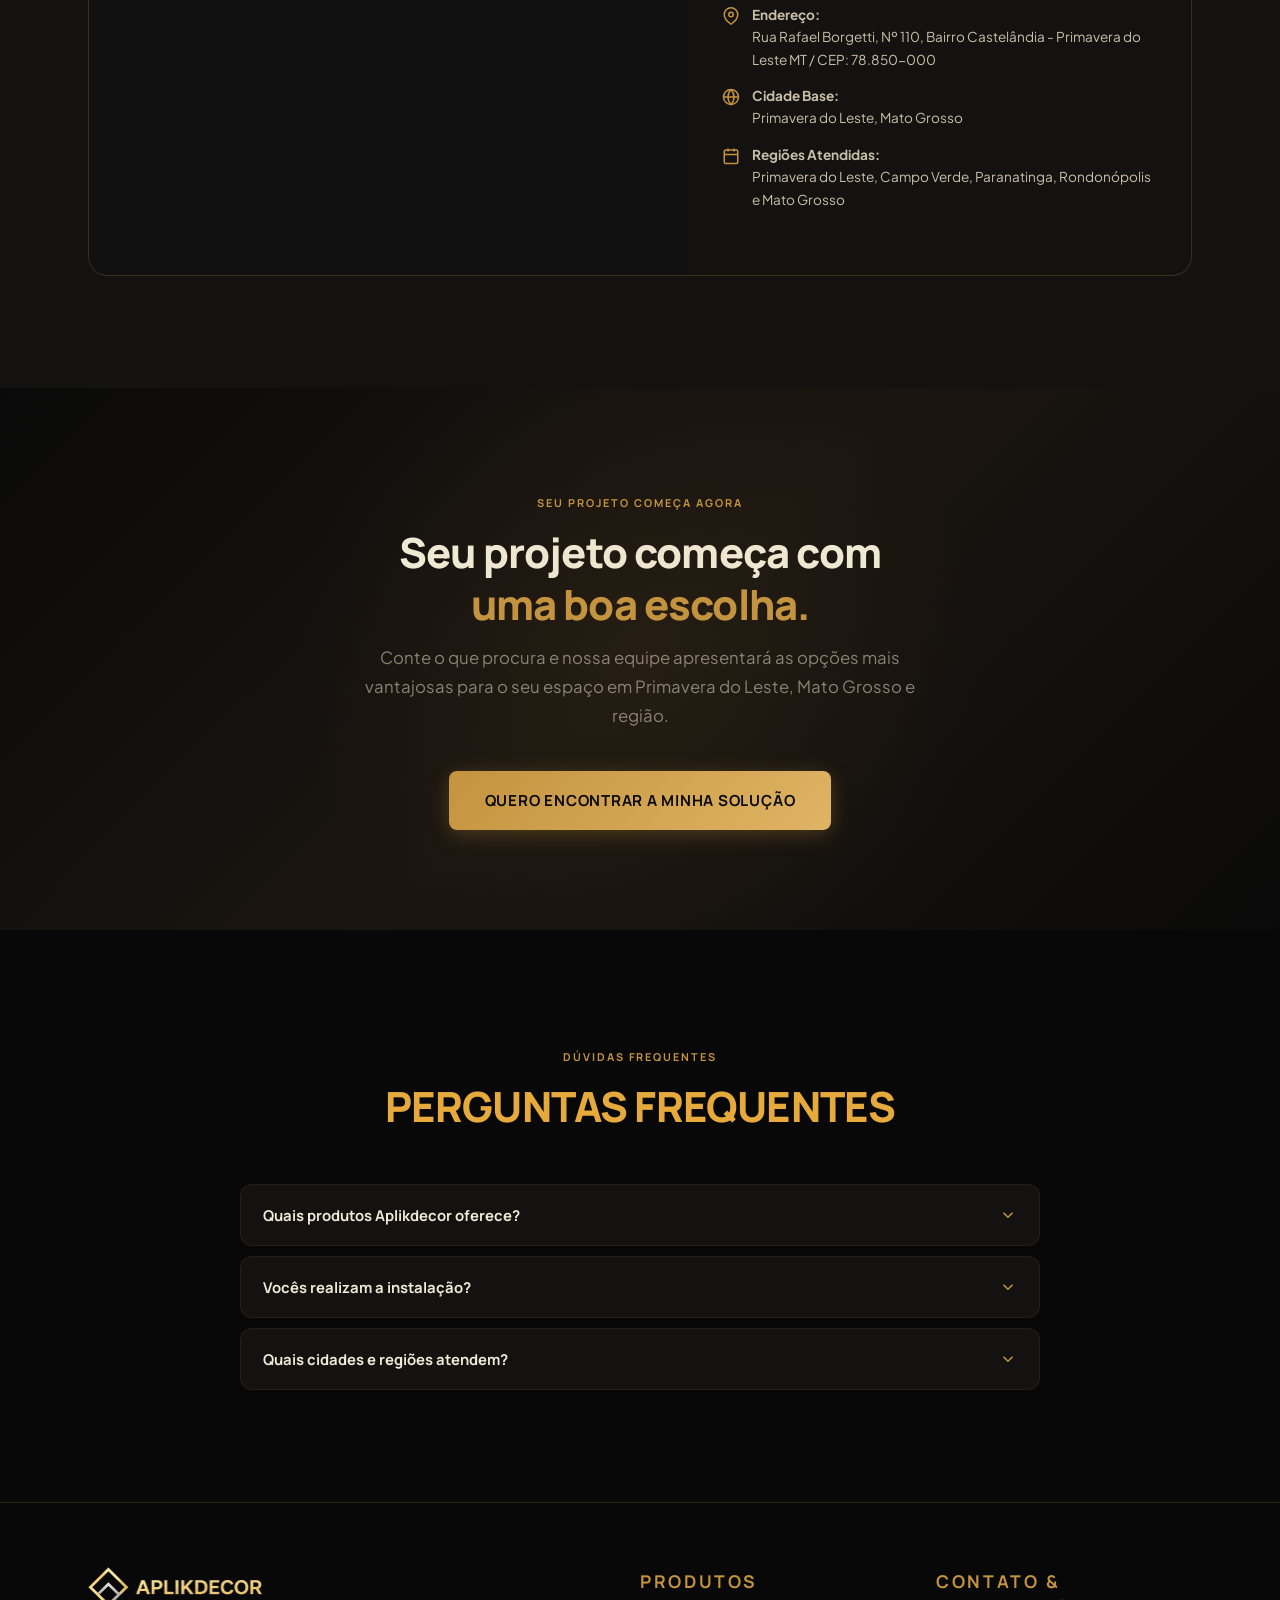
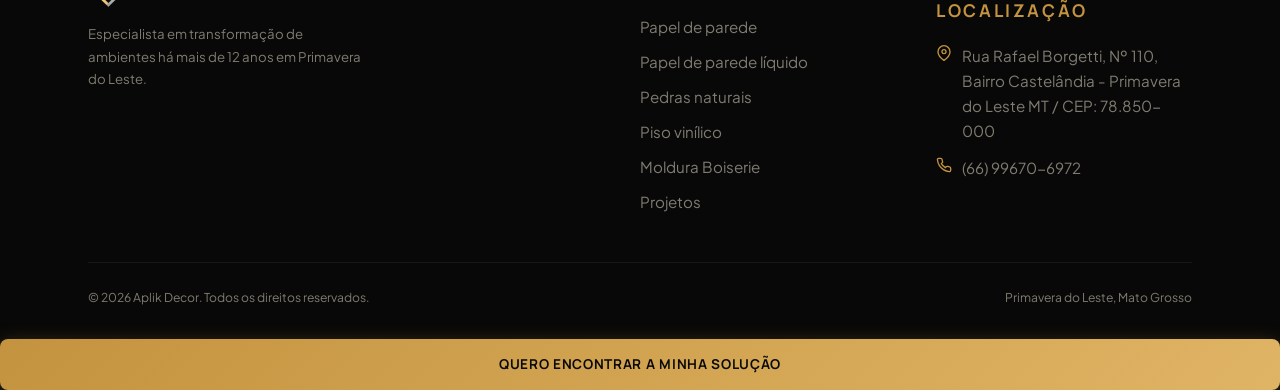
==== commit ac792a58: "fix(lps): corrigir linhas repetidas de filtro, legenda de papel ripado na home e substituir foto rip" ====
--- a/index.html
+++ b/index.html
@@ -350,27 +350,13 @@
       <p class="section-sub" data-anim data-delay="3">Resultados finais e acabamentos de alto padrão executados para nossos clientes. Clique para ampliar.</p>
     </div>
 
-        <div class="filter-nav" data-anim data-delay="2">
+    <div class="filter-nav" data-anim data-delay="2">
       <button class="filter-btn active" data-filter="all">Todos os Projetos (15)</button>
       <button class="filter-btn" data-filter="papel">Papel de Parede (6)</button>
       <button class="filter-btn" data-filter="piso">Piso Vinílico (3)</button>
       <button class="filter-btn" data-filter="boiserie">Moldura Boiserie (6)</button>
     </div>
 
-        <div class="filter-nav" data-anim data-delay="2">
-      <button class="filter-btn active" data-filter="all">Todos os Projetos (15)</button>
-      <button class="filter-btn" data-filter="papel">Papel de Parede (6)</button>
-      <button class="filter-btn" data-filter="piso">Piso Vinílico (3)</button>
-      <button class="filter-btn" data-filter="boiserie">Moldura Boiserie (6)</button>
-    </div>
-
-        <div class="filter-nav" data-anim data-delay="2">
-      <button class="filter-btn active" data-filter="all">Todos os Projetos (15)</button>
-      <button class="filter-btn" data-filter="papel">Papel de Parede (6)</button>
-      <button class="filter-btn" data-filter="piso">Piso Vinílico (3)</button>
-      <button class="filter-btn" data-filter="boiserie">Moldura Boiserie (6)</button>
-    </div>
-
     <div class="gallery gallery-3" data-anim>
       <!-- 1. PAPEL DE PAREDE (6 FOTOS) -->
       <div class="gitem ar-43 zoomable style-item" data-category="papel">
@@ -443,9 +429,9 @@
         <div class="gitem-label">Moldura Boiserie • Recepção & Escritório</div>
       </div>
       <div class="gitem ar-43 zoomable style-item" data-category="boiserie">
-        <img src="images/novas/projetos/boiserie/boiserie-05-com-ripado.jpg" alt="Composição elegante de boiserie com ripado" loading="lazy">
-        <div class="gitem-overlay"></div>
-        <div class="gitem-label">Moldura Boiserie • Composição com Ripado</div>
+        <img src="images/novas/projetos/boiserie/boiserie-05-com-ripado.jpg" alt="Papel de parede ripado para sala aplicado pela Aplik Decor" loading="lazy">
+        <div class="gitem-overlay"></div>
+        <div class="gitem-label">Papel de Parede • Composição com Ripado</div>
       </div>
       <div class="gitem ar-43 zoomable style-item" data-category="boiserie">
         <img src="images/novas/projetos/boiserie/boiserie-06-sala-espera-lounge.jpg" alt="Moldura boiserie clássica instalada em sala de espera e lounge elegante" loading="lazy">
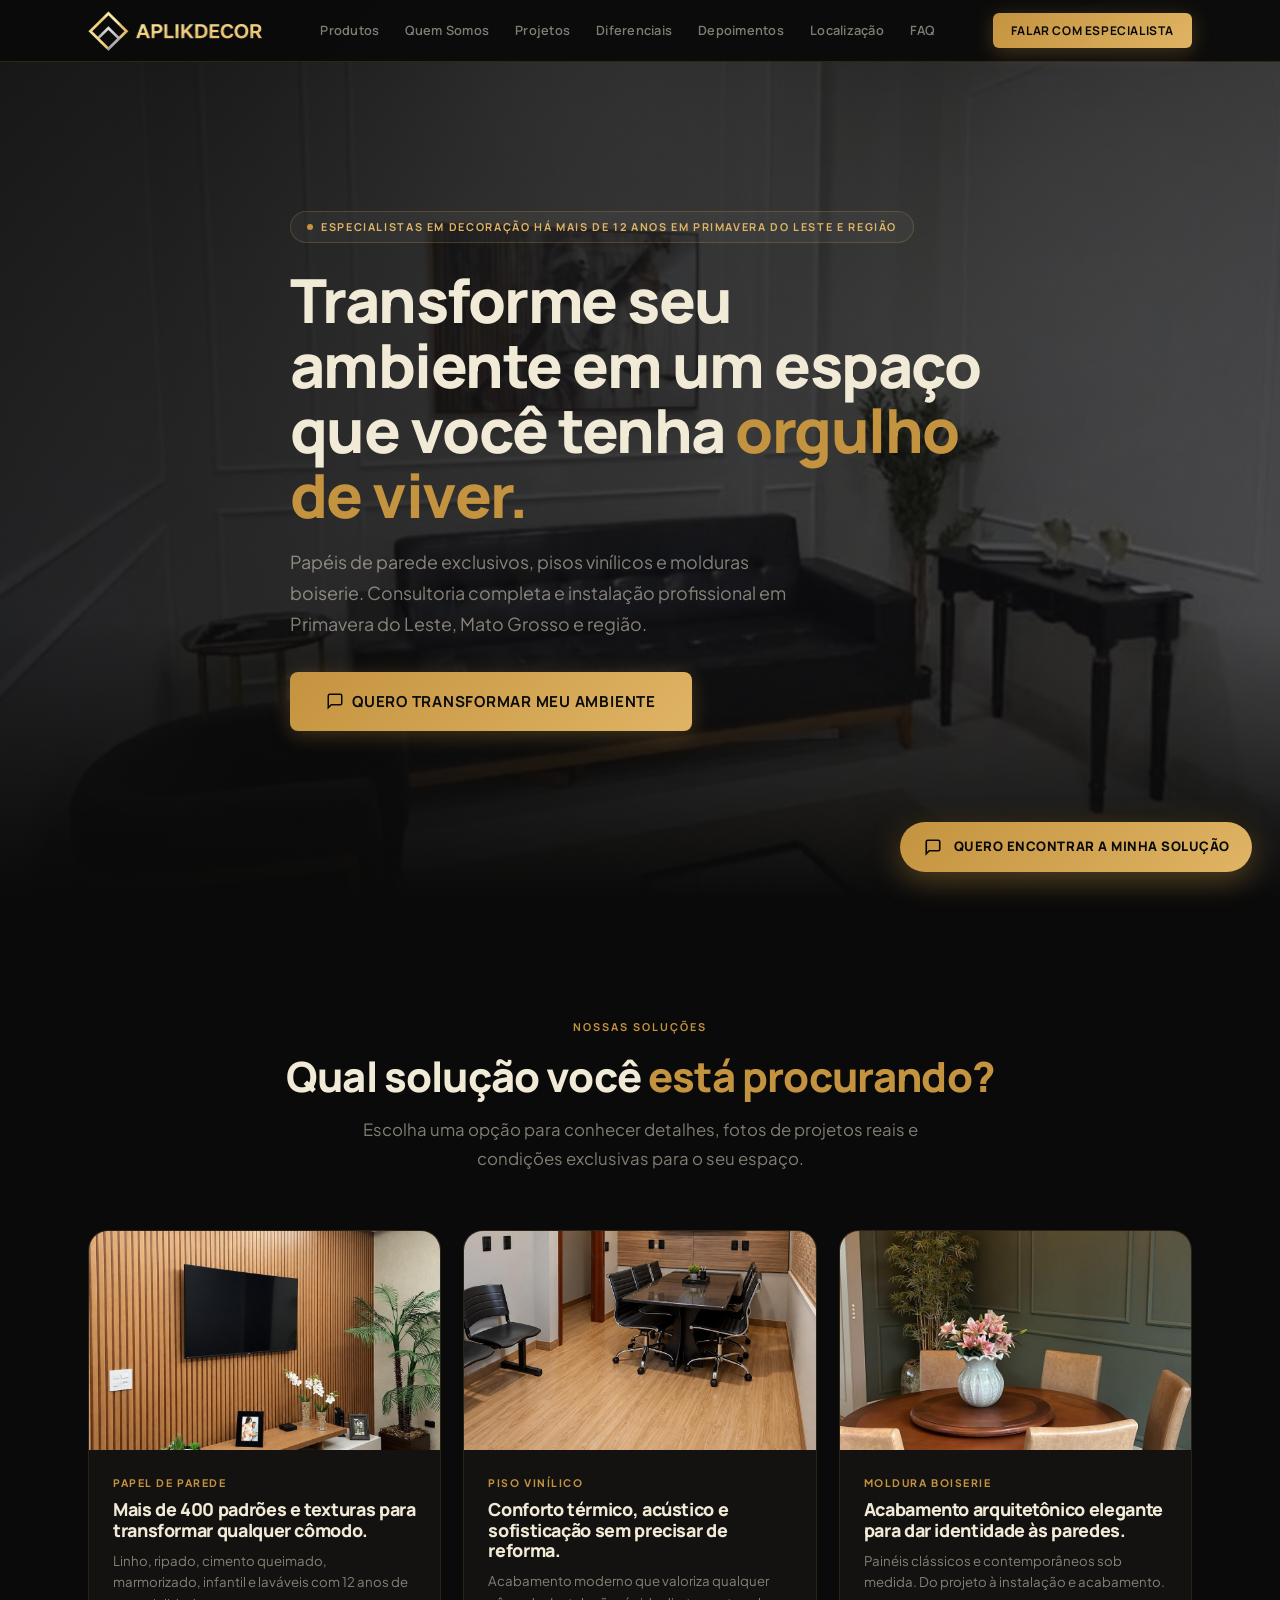
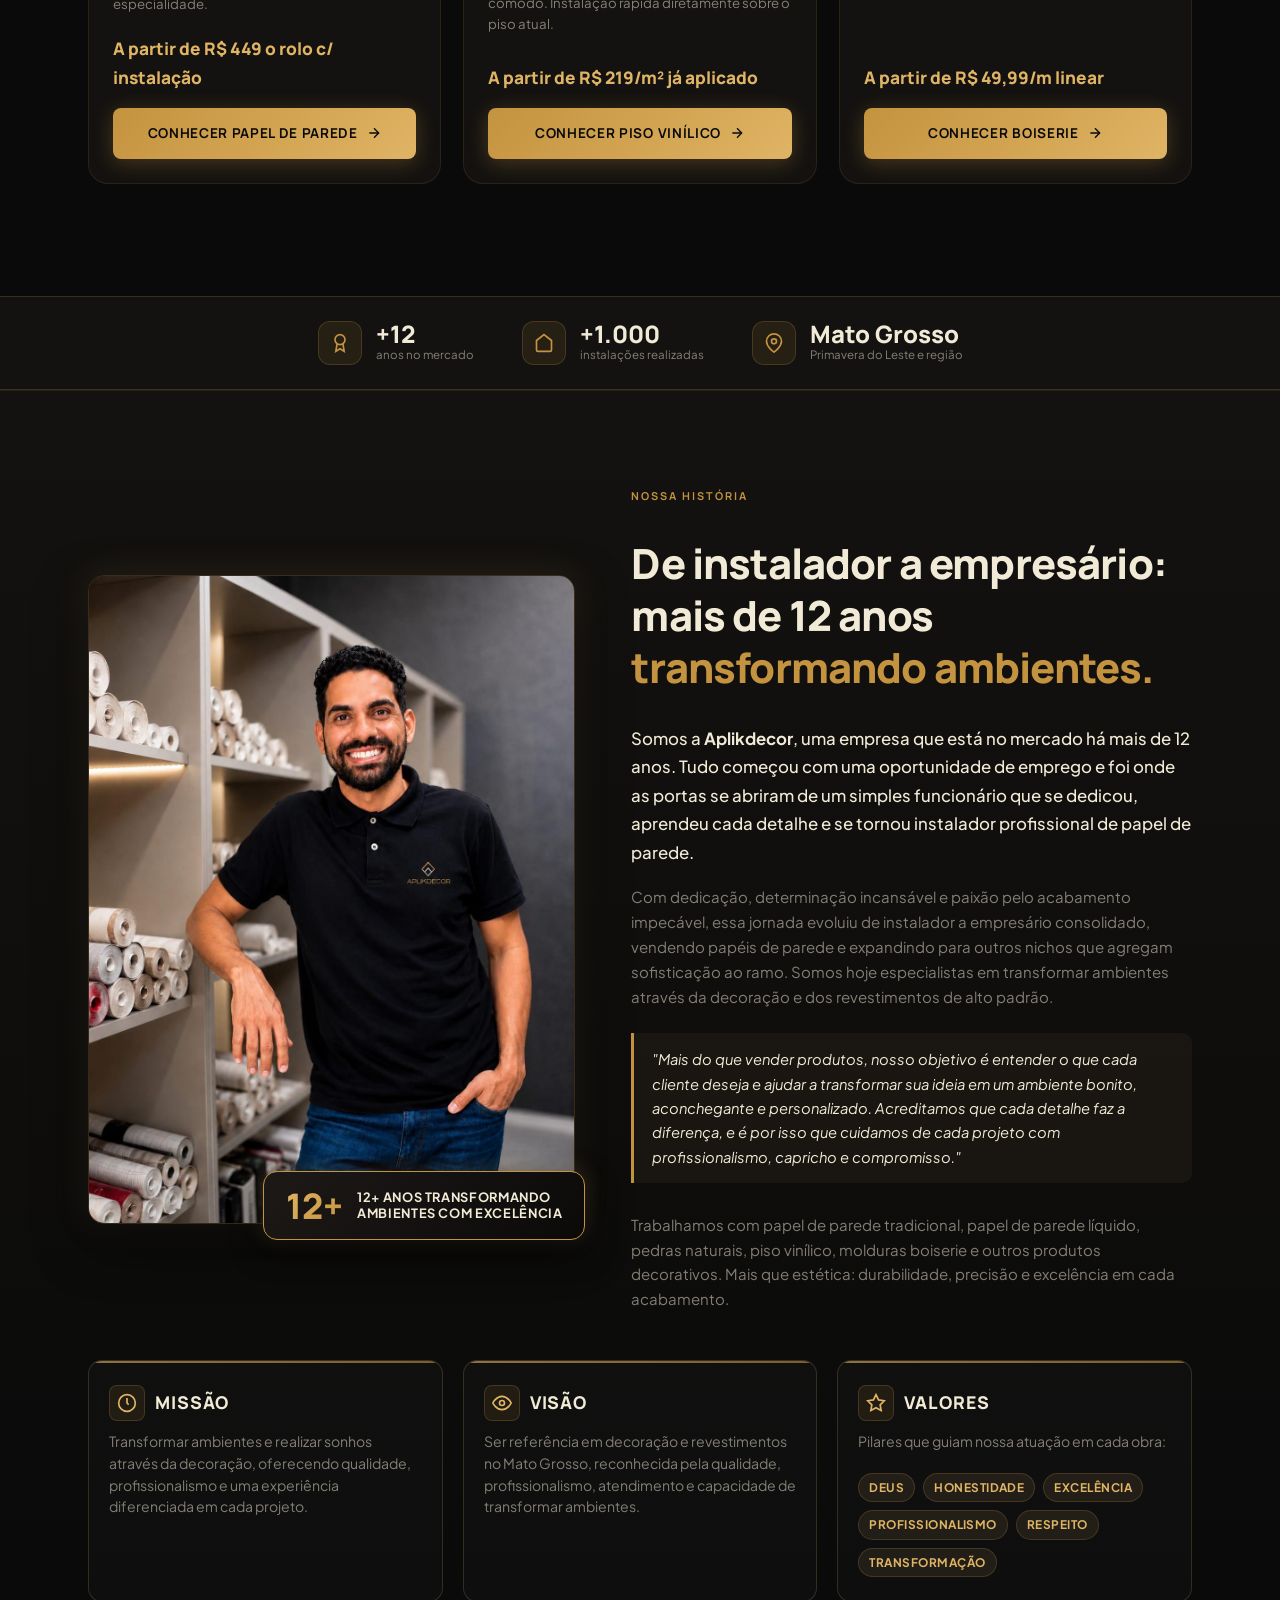
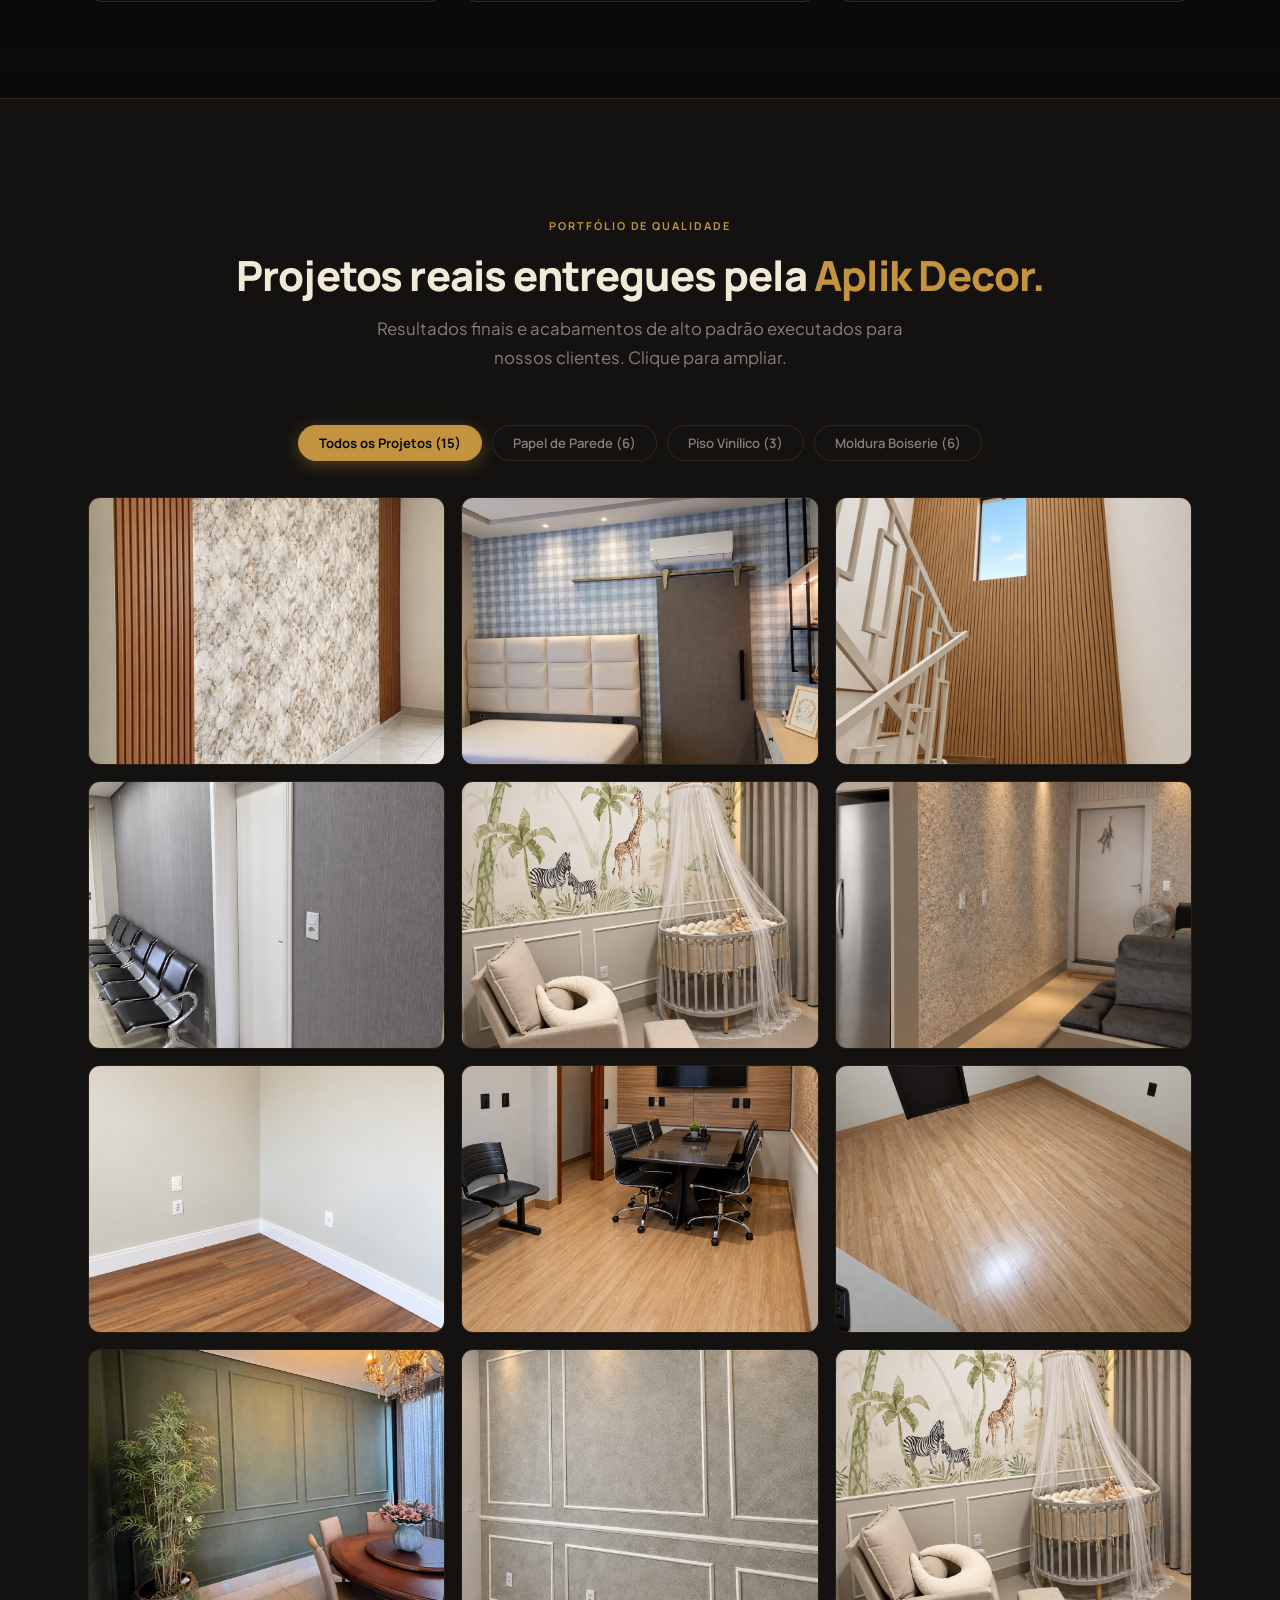
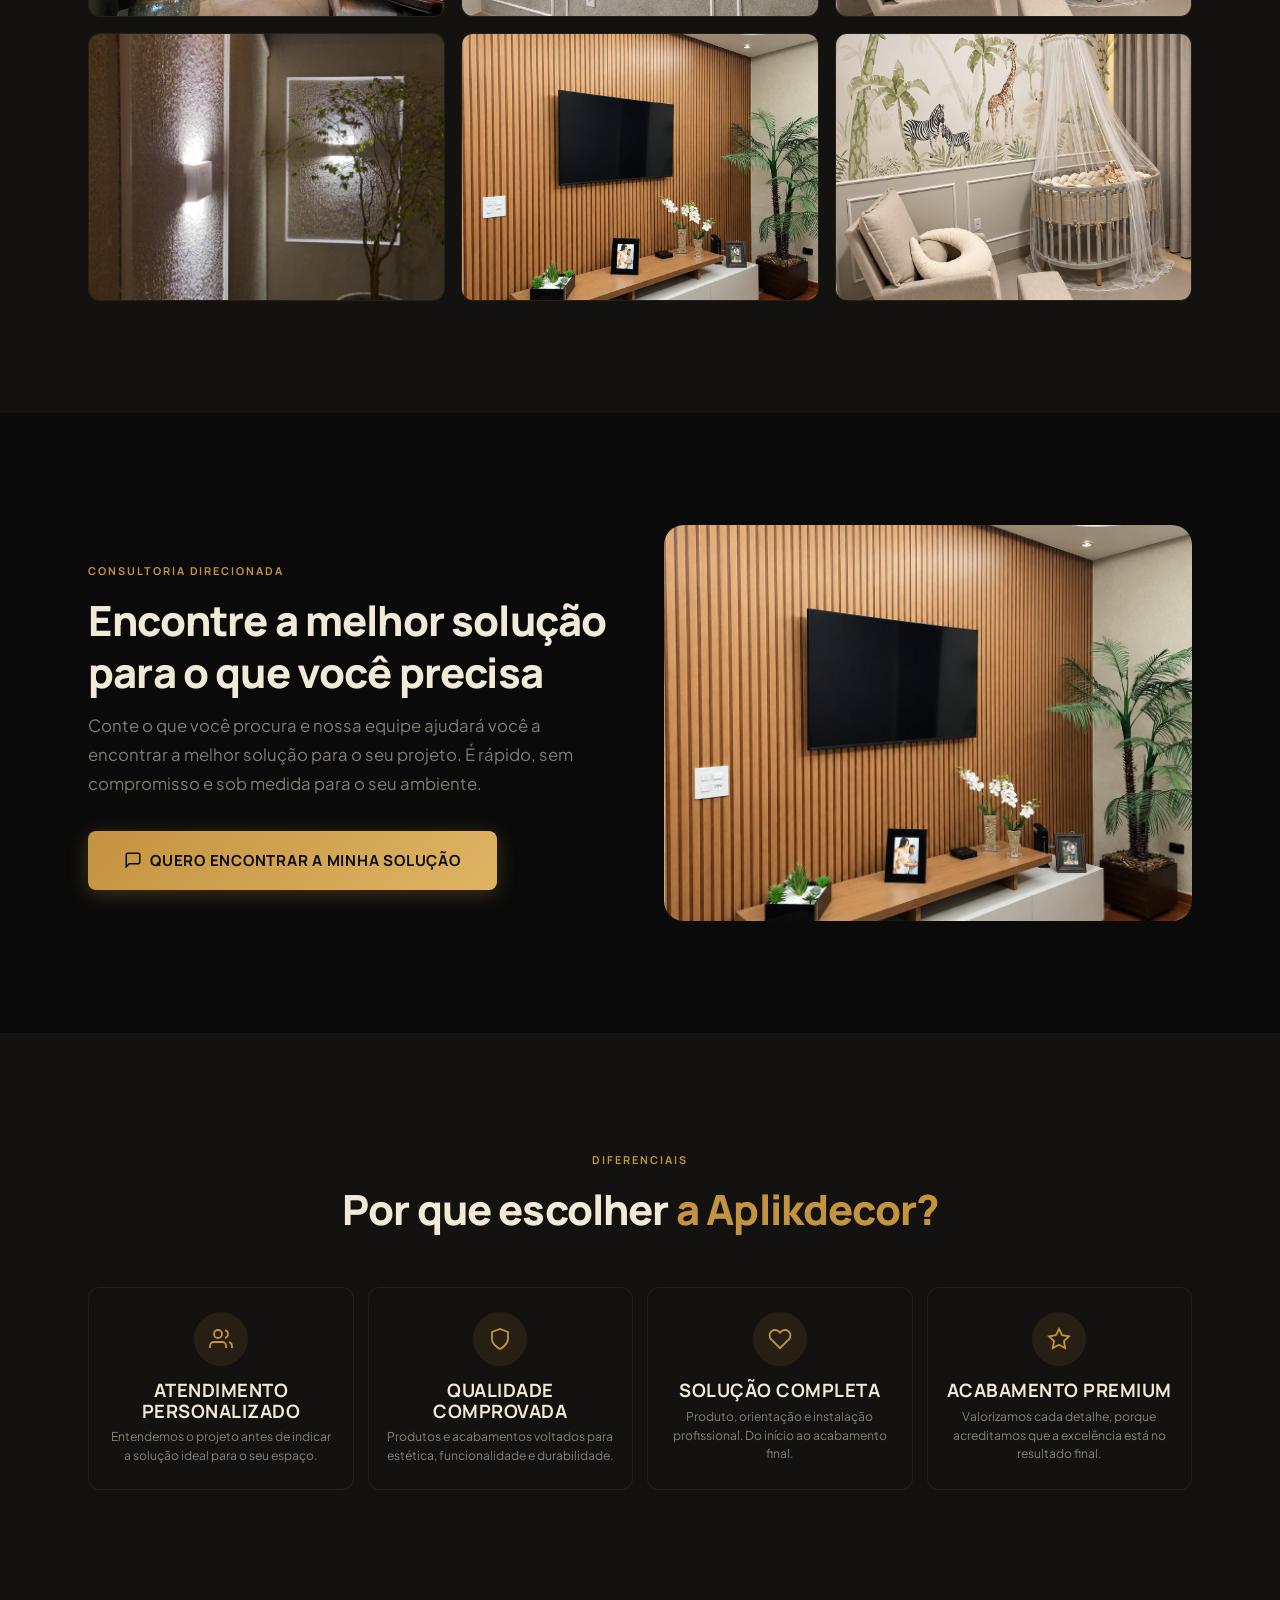
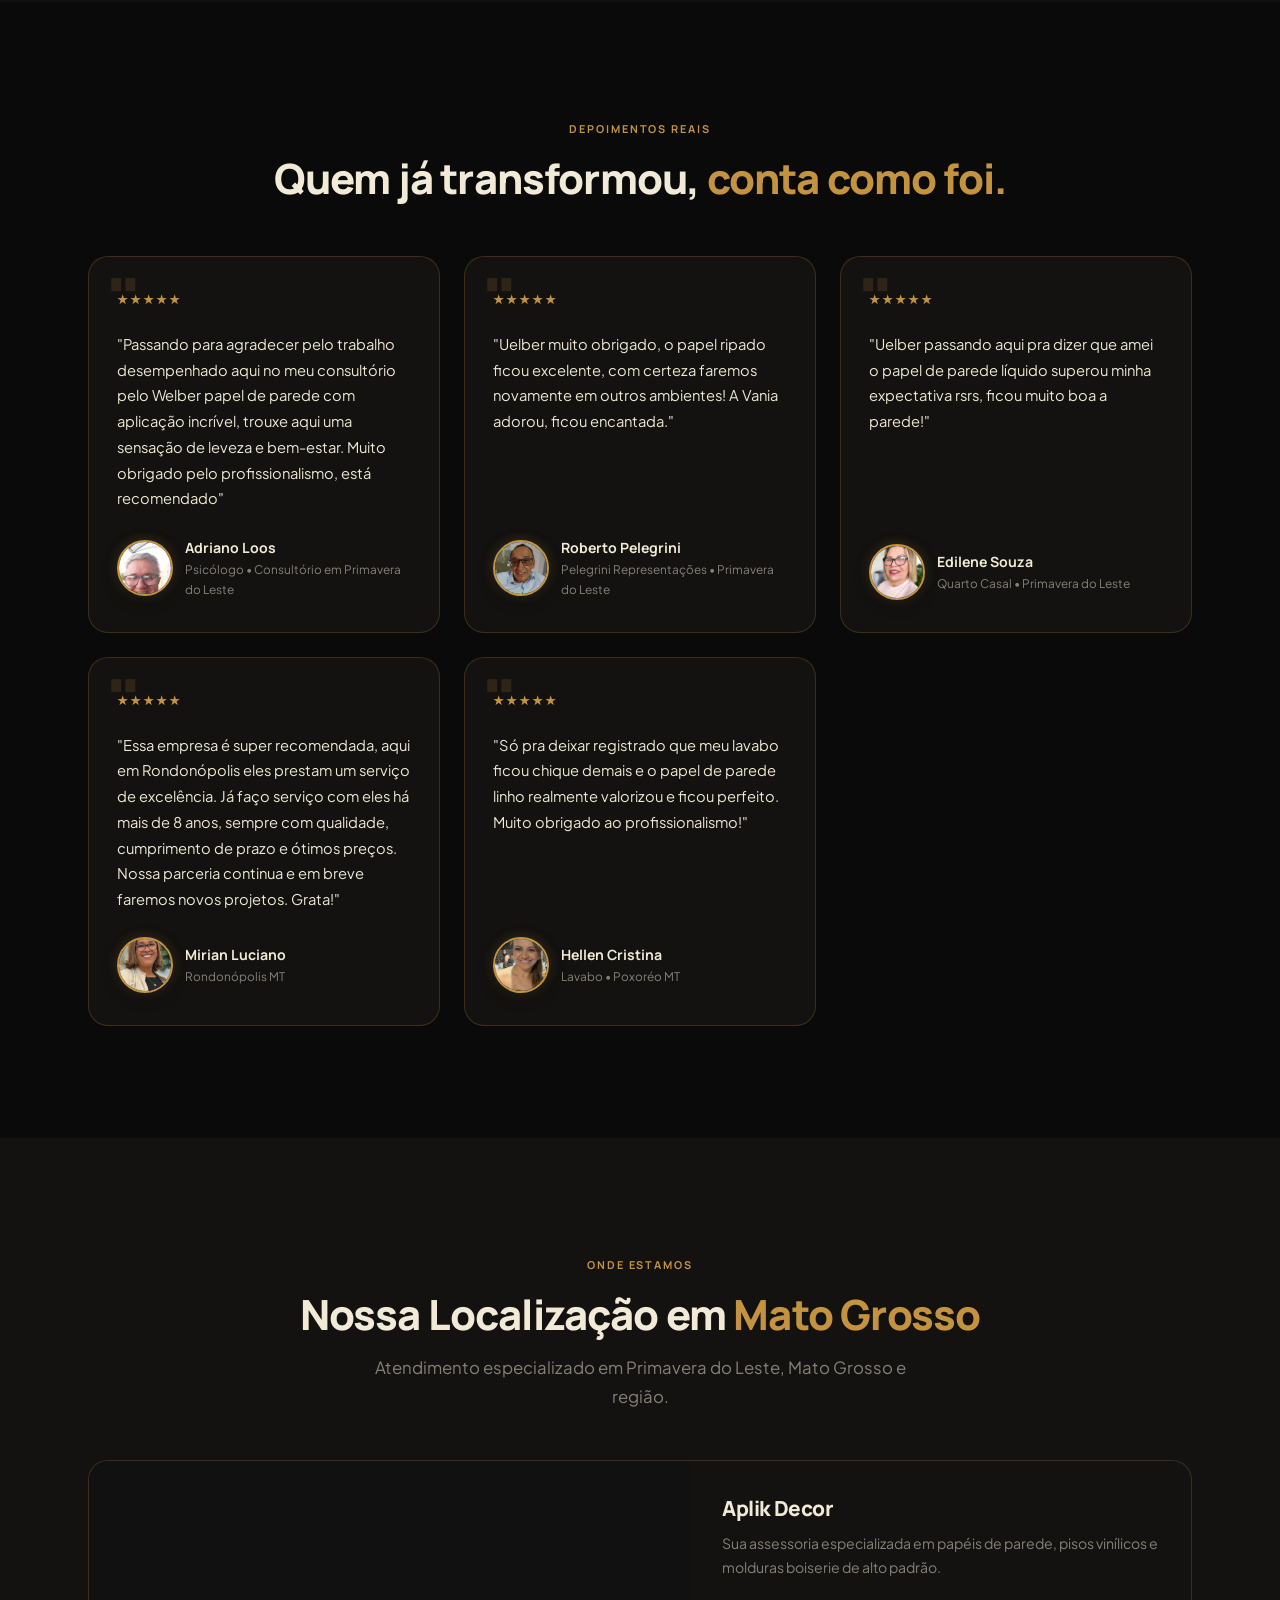
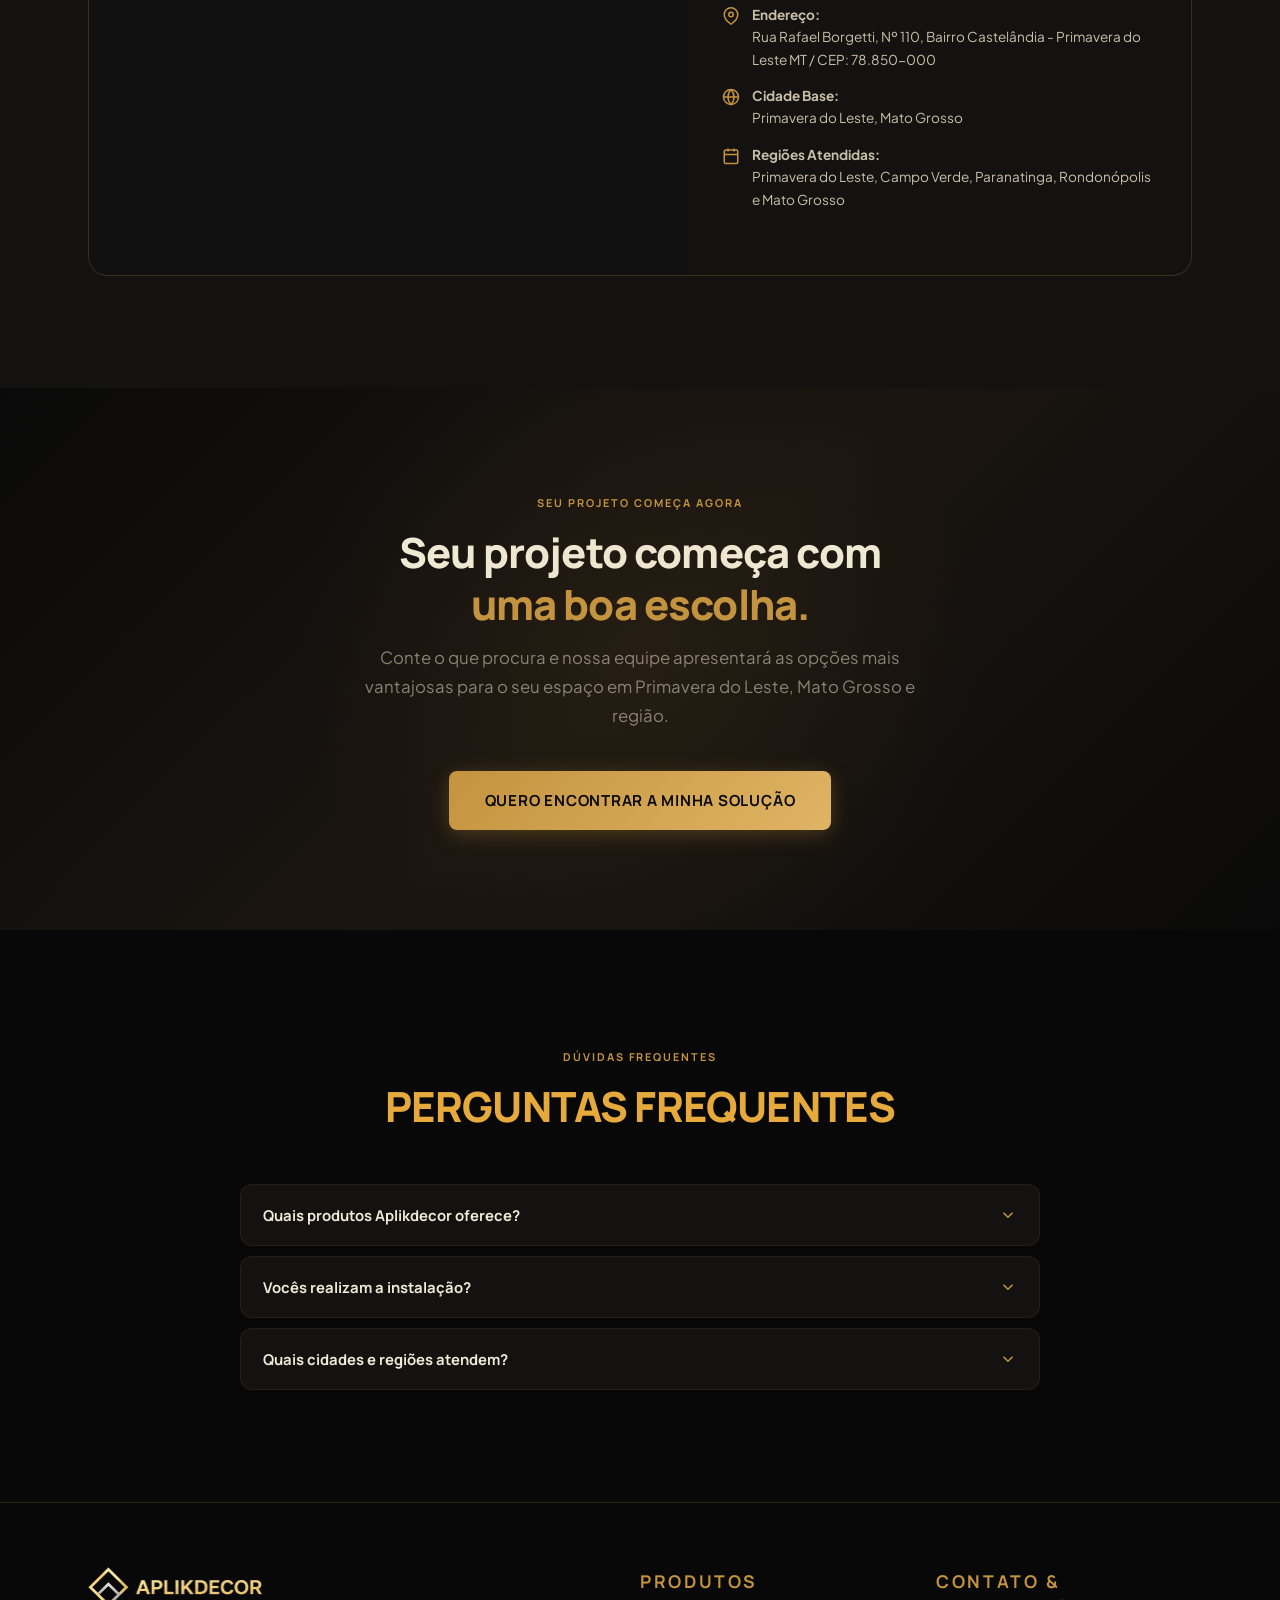
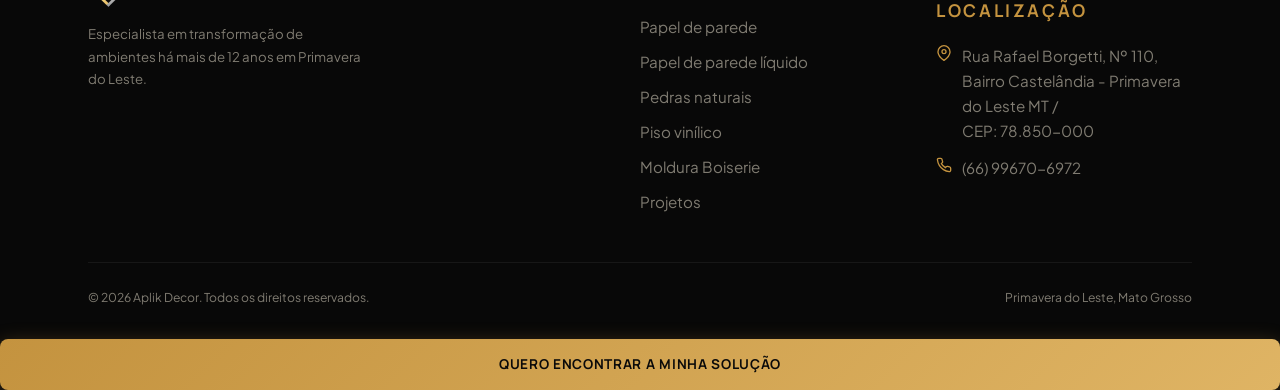
==== commit a5bff78a: "feat: atualizacao cirurgica das 4 LPs conforme briefing da Juliana (Outubro 2026)" ====
--- a/index.html
+++ b/index.html
@@ -134,7 +134,7 @@
       <p class="section-sub" data-anim data-delay="3">Escolha uma opção para conhecer detalhes, fotos de projetos reais e condições exclusivas para o seu espaço.</p>
     </div>
 
-                <div class="product-cards">
+                    <div class="product-cards">
       <!-- Papel de Parede -->
       <article class="product-card" data-anim data-delay="1">
         <div class="product-card-img">
@@ -200,7 +200,7 @@
           <svg width="20" height="20" viewBox="0 0 24 24" fill="none" stroke="currentColor" stroke-width="2"><circle cx="12" cy="8" r="6"/><path d="M15.477 12.89 17 22l-5-3-5 3 1.523-9.11"/></svg>
         </div>
         <div>
-          <div class="stat-num">+10</div>
+          <div class="stat-num">+12</div>
           <div class="stat-lbl">anos no mercado</div>
         </div>
       </div>
@@ -216,16 +216,6 @@
       </div>
 
       <div class="stat" data-anim data-delay="3">
-        <div class="stat-icon" aria-hidden="true">
-          <svg width="20" height="20" viewBox="0 0 24 24" fill="none" stroke="currentColor" stroke-width="2"><polygon points="12 2 15.09 8.26 22 9.27 17 14.14 18.18 21.02 12 17.77 5.82 21.02 7 14.14 2 9.27 8.91 8.26 12 2"/></svg>
-        </div>
-        <div>
-          <div class="stat-num">12 anos</div>
-          <div class="stat-lbl">especialista em papel de parede</div>
-        </div>
-      </div>
-
-      <div class="stat" data-anim data-delay="4">
         <div class="stat-icon" aria-hidden="true">
           <svg width="20" height="20" viewBox="0 0 24 24" fill="none" stroke="currentColor" stroke-width="2"><path d="M21 10c0 7-9 13-9 13s-9-6-9-13a9 9 0 0 1 18 0z"/><circle cx="12" cy="10" r="3"/></svg>
         </div>
@@ -250,7 +240,7 @@
         <div class="about-img-frame">
           <img src="images/foto-dono.jpg" alt="Welber Borges e a trajetória da Aplik Decor" loading="lazy">
         </div>
-                                <div class="about-experience-badge">
+                                        <div class="about-experience-badge">
           <div class="about-exp-num">12+</div>
           <div class="about-exp-text">
             12+ ANOS TRANSFORMANDO<br>AMBIENTES COM EXCELÊNCIA
@@ -266,7 +256,7 @@
         </h2>
         <div class="gold-divider"></div>
 
-                                <p class="about-intro-p">
+                                        <p class="about-intro-p">
           Somos a <strong>Aplikdecor</strong>, uma empresa que está no mercado há mais de 12 anos. Tudo começou com uma oportunidade de emprego e foi onde as portas se abriram de um simples funcionário que se dedicou, aprendeu cada detalhe e se tornou instalador profissional de papel de parede.
         </p>
 
@@ -357,7 +347,7 @@
       <button class="filter-btn" data-filter="boiserie">Moldura Boiserie (6)</button>
     </div>
 
-    <div class="gallery gallery-3" data-anim>
+        <div class="gallery gallery-3" data-anim>
       <!-- 1. PAPEL DE PAREDE (6 FOTOS) -->
       <div class="gitem ar-43 zoomable style-item" data-category="papel">
         <img src="images/novas/projetos/papel-de-parede/papel-01-ripado-marmorizado.jpg" alt="Papel de parede ripado e marmorizado aplicado pela Aplik Decor" loading="lazy">
@@ -365,9 +355,9 @@
         <div class="gitem-label">Papel de Parede • Ripado e Marmorizado</div>
       </div>
       <div class="gitem ar-43 zoomable style-item" data-category="papel">
-        <img src="images/novas/projetos/papel-de-parede/papel-02-quarto-menina.jpg" alt="Papel de parede quarto de menina instalado pela Aplik Decor" loading="lazy">
-        <div class="gitem-overlay"></div>
-        <div class="gitem-label">Papel de Parede • Quarto de Menina</div>
+        <img src="images/novas/projetos/papel-de-parede/papel-02-quarto-menino-xadrez.jpg" alt="Papel de parede xadrez para quarto de menino instalado pela Aplik Decor" loading="lazy">
+        <div class="gitem-overlay"></div>
+        <div class="gitem-label">Papel de Parede • Quarto Menino Xadrez</div>
       </div>
       <div class="gitem ar-43 zoomable style-item" data-category="papel">
         <img src="images/novas/projetos/papel-de-parede/papel-03-tradicional-ripado.jpg" alt="Papel de parede tradicional ripado aplicado pela Aplik Decor" loading="lazy">
@@ -380,26 +370,26 @@
         <div class="gitem-label">Papel de Parede • Tradicional Linho</div>
       </div>
       <div class="gitem ar-43 zoomable style-item" data-category="papel">
+        <img src="images/novas/projetos/papel-de-parede/papel-quarto-bebe-safari.jpg" alt="Papel de parede quarto de bebê tema safari instalado pela Aplik Decor" loading="lazy">
+        <div class="gitem-overlay"></div>
+        <div class="gitem-label">Papel de Parede • Quarto Bebê Safari</div>
+      </div>
+      <div class="gitem ar-43 zoomable style-item" data-category="papel">
         <img src="images/novas/projetos/papel-de-parede/papel-05-papel-liquido.jpg" alt="Papel de parede líquido aplicado pela Aplik Decor" loading="lazy">
         <div class="gitem-overlay"></div>
         <div class="gitem-label">Papel de Parede • Textura Papel Líquido</div>
-      </div>
-      <div class="gitem ar-43 zoomable style-item" data-category="papel">
-        <img src="images/novas/projetos/papel-de-parede/papel-06-estampado-lavabo.jpg" alt="Papel de parede estampado para lavabo aplicado pela Aplik Decor" loading="lazy">
-        <div class="gitem-overlay"></div>
-        <div class="gitem-label">Papel de Parede • Estampado Exclusivo Lavabo</div>
       </div>
 
       <!-- 2. PISO VINÍLICO (3 FOTOS) -->
       <div class="gitem ar-43 zoomable style-item" data-category="piso">
+        <img src="images/novas/projetos/piso-vinilico/piso-01-quarto-amadeirado-rodape-branco.jpg" alt="Piso vinílico amadeirado em quarto com rodapé branco instalado pela Aplik Decor" loading="lazy">
+        <div class="gitem-overlay"></div>
+        <div class="gitem-label">Piso Vinílico • Quarto Aconchegante com Rodapé Branco</div>
+      </div>
+      <div class="gitem ar-43 zoomable style-item" data-category="piso">
         <img src="images/novas/projetos/piso-vinilico/piso-01-ambiente-instalado.jpg" alt="Piso vinílico instalado pela Aplik Decor em ambiente integrado" loading="lazy">
         <div class="gitem-overlay"></div>
         <div class="gitem-label">Piso Vinílico • Sala & Ambientes Integrados</div>
-      </div>
-      <div class="gitem ar-43 zoomable style-item" data-category="piso">
-        <img src="images/novas/projetos/piso-vinilico/piso-02-mostruario-padroes.jpg" alt="Padrões e texturas de piso vinílico da Aplik Decor" loading="lazy">
-        <div class="gitem-overlay"></div>
-        <div class="gitem-label">Piso Vinílico • Mostruário de Padrões e Cores</div>
       </div>
       <div class="gitem ar-43 zoomable style-item" data-category="piso">
         <img src="images/novas/projetos/piso-vinilico/piso-03-living-amadeirado.jpg" alt="Piso vinílico living amadeirado de alto padrão instalado" loading="lazy">
@@ -424,19 +414,19 @@
         <div class="gitem-label">Moldura Boiserie • Painel de Alto Padrão</div>
       </div>
       <div class="gitem ar-43 zoomable style-item" data-category="boiserie">
-        <img src="images/novas/projetos/boiserie/boiserie-04-recepcao-escritorio.jpg" alt="Moldura boiserie instalada em recepção e escritório corporativo" loading="lazy">
-        <div class="gitem-overlay"></div>
-        <div class="gitem-label">Moldura Boiserie • Recepção & Escritório</div>
+        <img src="images/novas/projetos/boiserie/boiserie-04-iluminacao-noturna.jpg" alt="Moldura boiserie com iluminação decorativa noturna e arandela" loading="lazy">
+        <div class="gitem-overlay"></div>
+        <div class="gitem-label">Moldura Boiserie • Iluminação Decorativa & Requinte</div>
       </div>
       <div class="gitem ar-43 zoomable style-item" data-category="boiserie">
-        <img src="images/novas/projetos/boiserie/boiserie-05-com-ripado.jpg" alt="Papel de parede ripado para sala aplicado pela Aplik Decor" loading="lazy">
-        <div class="gitem-overlay"></div>
-        <div class="gitem-label">Papel de Parede • Composição com Ripado</div>
+        <img src="images/novas/projetos/boiserie/boiserie-05-com-ripado.jpg" alt="Painel boiserie elegante em composição com ripado" loading="lazy">
+        <div class="gitem-overlay"></div>
+        <div class="gitem-label">Moldura Boiserie • Composição com Ripado</div>
       </div>
       <div class="gitem ar-43 zoomable style-item" data-category="boiserie">
-        <img src="images/novas/projetos/boiserie/boiserie-06-sala-espera-lounge.jpg" alt="Moldura boiserie clássica instalada em sala de espera e lounge elegante" loading="lazy">
-        <div class="gitem-overlay"></div>
-        <div class="gitem-label">Moldura Boiserie • Sala de Espera & Lounge</div>
+        <img src="images/novas/projetos/boiserie/boiserie-06-quarto-bebe-safari.jpg" alt="Moldura boiserie clássica em quarto de bebê safari com berço" loading="lazy">
+        <div class="gitem-overlay"></div>
+        <div class="gitem-label">Moldura Boiserie • Quarto de Bebê Safari</div>
       </div>
     </div>
   </div>
@@ -477,10 +467,10 @@
   <div class="container">
     <div class="text-center" style="margin-bottom:52px">
       <div class="section-label" data-anim>Diferenciais</div>
-      <h2 class="section-title" id="why-title" data-anim data-delay="1">Por que escolher <span class="gold">a Aplik Decor?</span></h2>
+      <h2 class="section-title" id="why-title" data-anim data-delay="1">Por que escolher <span class="gold">a Aplikdecor?</span></h2>
       <div class="gold-divider" data-anim data-delay="2"></div>
     </div>
-                <div class="why-grid">
+                    <div class="why-grid">
       <div class="why-item" data-anim data-delay="1">
         <div class="why-icon" aria-hidden="true">
           <svg width="24" height="24" viewBox="0 0 24 24" fill="none" stroke="currentColor" stroke-width="1.8"><path d="M17 21v-2a4 4 0 0 0-4-4H5a4 4 0 0 0-4 4v2"/><circle cx="9" cy="7" r="4"/><path d="M23 21v-2a4 4 0 0 0-3-3.87"/><path d="M16 3.13a4 4 0 0 1 0 7.75"/></svg>
@@ -524,7 +514,7 @@
       <div class="gold-divider" data-anim data-delay="2"></div>
     </div>
 
-                <div class="testimonials-grid" data-anim data-delay="2">
+                    <div class="testimonials-grid" data-anim data-delay="2">
       <!-- Depoimento 1: Adriano Loos -->
       <div class="testimonial">
         <div>
@@ -568,7 +558,7 @@
         <div>
           <div class="stars">★★★★★</div>
           <p class="testimonial-text">
-            "Uelber passando aqui pra dizer que amei o papel de parede líquido superou minha expectativa rsrs, ficou muito boa a parede !!"
+            "Uelber passando aqui pra dizer que amei o papel de parede líquido superou minha expectativa rsrs, ficou muito boa a parede!"
           </p>
         </div>
         <div class="testimonial-author">
@@ -606,7 +596,7 @@
         <div>
           <div class="stars">★★★★★</div>
           <p class="testimonial-text">
-            "Só pra deixar registrado que meu lavabo ficou chique demais e o papel de parede linho realmente valorizou e ficou perfeito. Muito obrigado ao profissionalismo !!"
+            "Só pra deixar registrado que meu lavabo ficou chique demais e o papel de parede linho realmente valorizou e ficou perfeito. Muito obrigado ao profissionalismo!"
           </p>
         </div>
         <div class="testimonial-author">
@@ -656,7 +646,7 @@
             <svg width="18" height="18" viewBox="0 0 24 24" fill="none" stroke="currentColor" stroke-width="2" aria-hidden="true"><path d="M21 10c0 7-9 13-9 13s-9-6-9-13a9 9 0 0 1 18 0z"/><circle cx="12" cy="10" r="3"/></svg>
             <div>
               <strong>Endereço:</strong><br>
-              Rua Rafael Borgetti, Nº 110, Bairro Castelândia - Primavera do Leste MT / CEP: 78.850-000
+              Rua Rafael Borgetti, Nº 110, Bairro Castelândia - Primavera do Leste MT / <span class="cep-nowrap">CEP: 78.850-000</span>
             </div>
           </div>
           <div class="location-item">
@@ -719,7 +709,7 @@
           <svg width="18" height="18" viewBox="0 0 24 24" fill="none" stroke="currentColor" stroke-width="2" aria-hidden="true"><path d="m6 9 6 6 6-6"/></svg>
         </button>
         <div class="faq-body">
-          <div class="faq-body-inner">Sim, para papel de parede, piso vinílico e molduras a instalação profissional já é inclusa.</div>
+          <div class="faq-body-inner">Sim, para papel de parede, piso vinílico e molduras boiserie a instalação profissional já é inclusa.</div>
         </div>
       </div>
 
@@ -729,7 +719,7 @@
           <svg width="18" height="18" viewBox="0 0 24 24" fill="none" stroke="currentColor" stroke-width="2" aria-hidden="true"><path d="m6 9 6 6 6-6"/></svg>
         </button>
         <div class="faq-body">
-          <div class="faq-body-inner">Nossa base é em Primavera do Leste MT. Mas atendemos também Campo Verde, Poxoréu, Rondonópolis, Paranatinga e outras cidades da região.</div>
+          <div class="faq-body-inner">Nossa base é em Primavera do Leste MT, mas atendemos também Campo Verde, Poxoréu, Rondonópolis, Paranatinga e outras cidades da região.</div>
         </div>
       </div>
     </div>
@@ -766,7 +756,7 @@
         <div class="footer-contact">
           <div class="footer-contact-item">
             <svg width="16" height="16" viewBox="0 0 24 24" fill="none" stroke="currentColor" stroke-width="2" aria-hidden="true"><path d="M21 10c0 7-9 13-9 13s-9-6-9-13a9 9 0 0 1 18 0z"/><circle cx="12" cy="10" r="3"/></svg>
-            <p>Rua Rafael Borgetti, Nº 110, Bairro Castelândia - Primavera do Leste MT / CEP: 78.850-000</p>
+            <p>Rua Rafael Borgetti, Nº 110, Bairro Castelândia - Primavera do Leste MT / <span class="cep-nowrap">CEP: 78.850-000</span></p>
           </div>
           <div class="footer-contact-item">
             <svg width="16" height="16" viewBox="0 0 24 24" fill="none" stroke="currentColor" stroke-width="2" aria-hidden="true"><path d="M22 16.92v3a2 2 0 0 1-2.18 2 19.79 19.79 0 0 1-8.63-3.07 19.5 19.5 0 0 1-6-6 19.79 19.79 0 0 1-3.07-8.67A2 2 0 0 1 4.11 2h3a2 2 0 0 1 2 1.72 12.84 12.84 0 0 0 .7 2.81 2 2 0 0 1-.45 2.11L8.09 9.91a16 16 0 0 0 6 6l1.27-1.27a2 2 0 0 1 2.11-.45 12.84 12.84 0 0 0 2.81.7A2 2 0 0 1 22 16.92z"/></svg>
--- a/style.css
+++ b/style.css
@@ -1858,3 +1858,13 @@
   display: inline-block;
 }
 
+/* Ajustes finos adicionais - Outubro 2026 */
+.cep-nowrap, .nowrap {
+  white-space: nowrap !important;
+}
+
+.auth-bar-inner {
+  max-width: 960px;
+  margin: 0 auto;
+}
+
